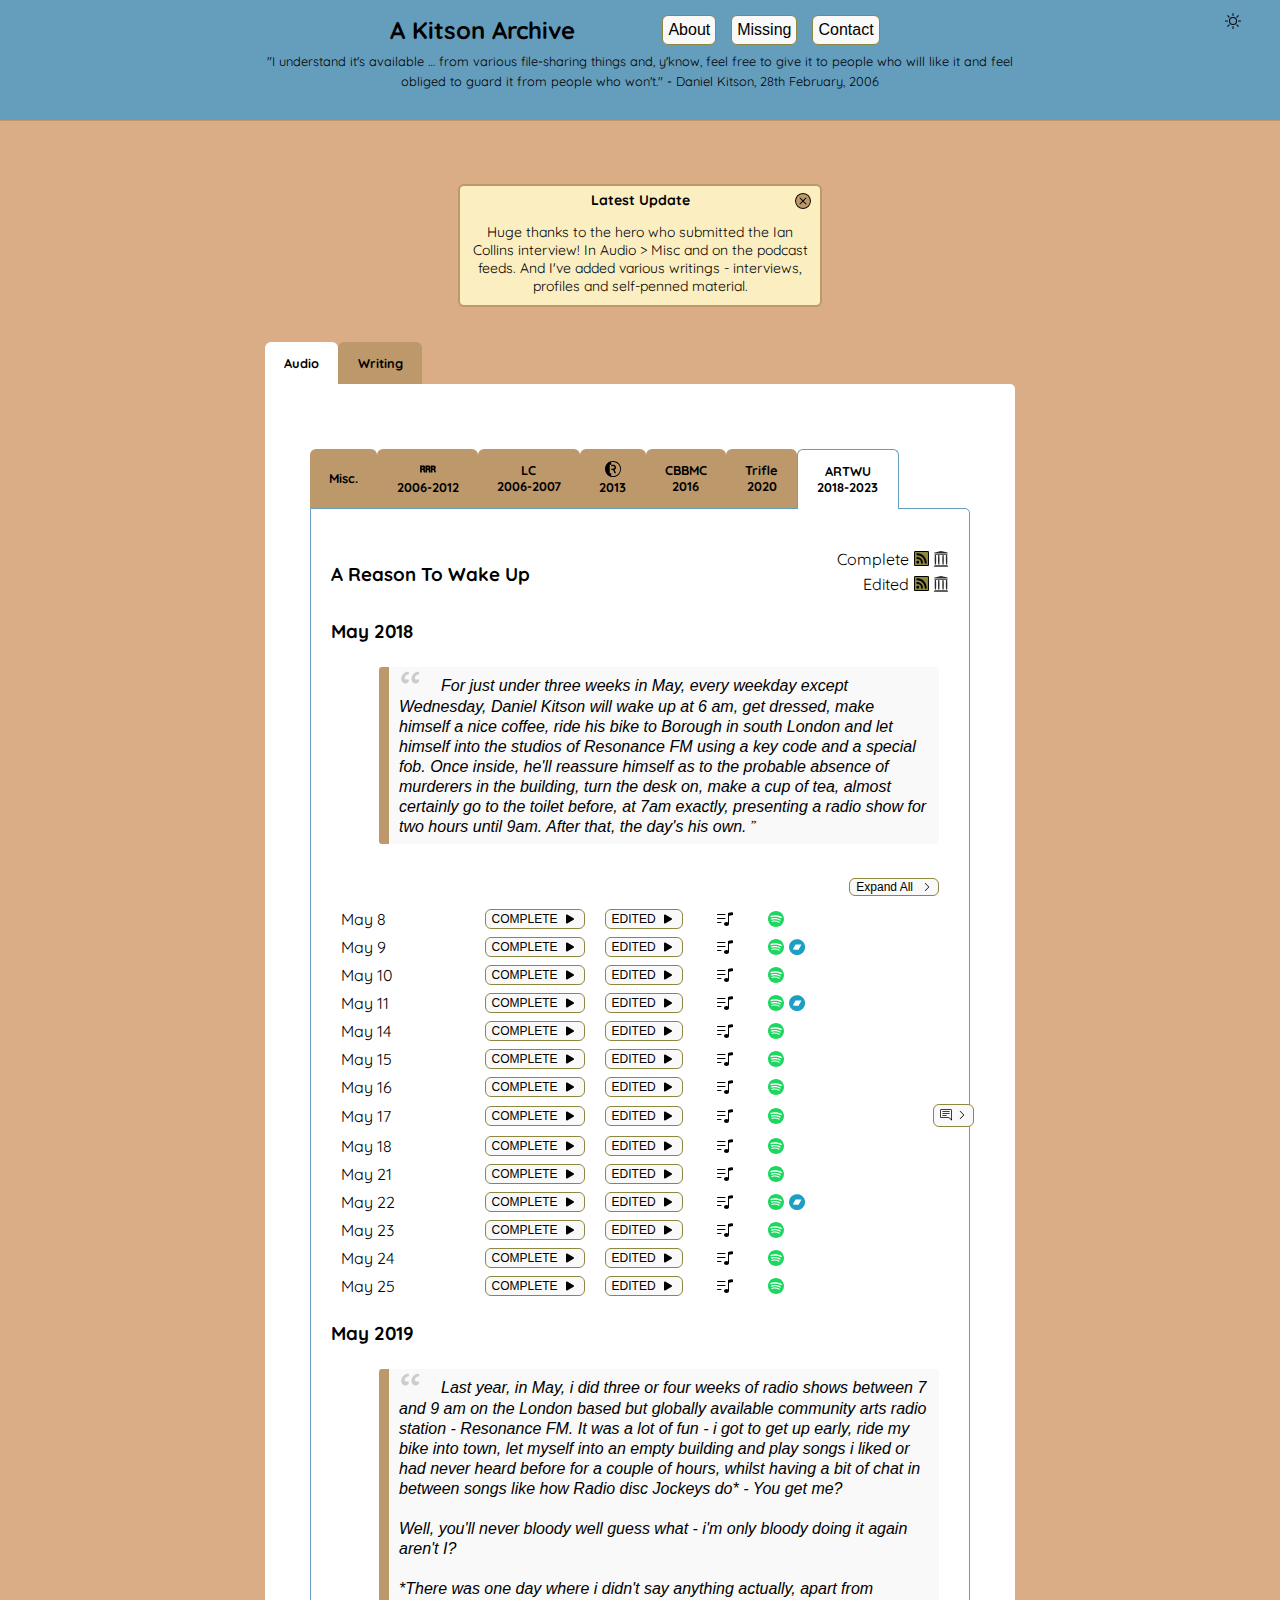
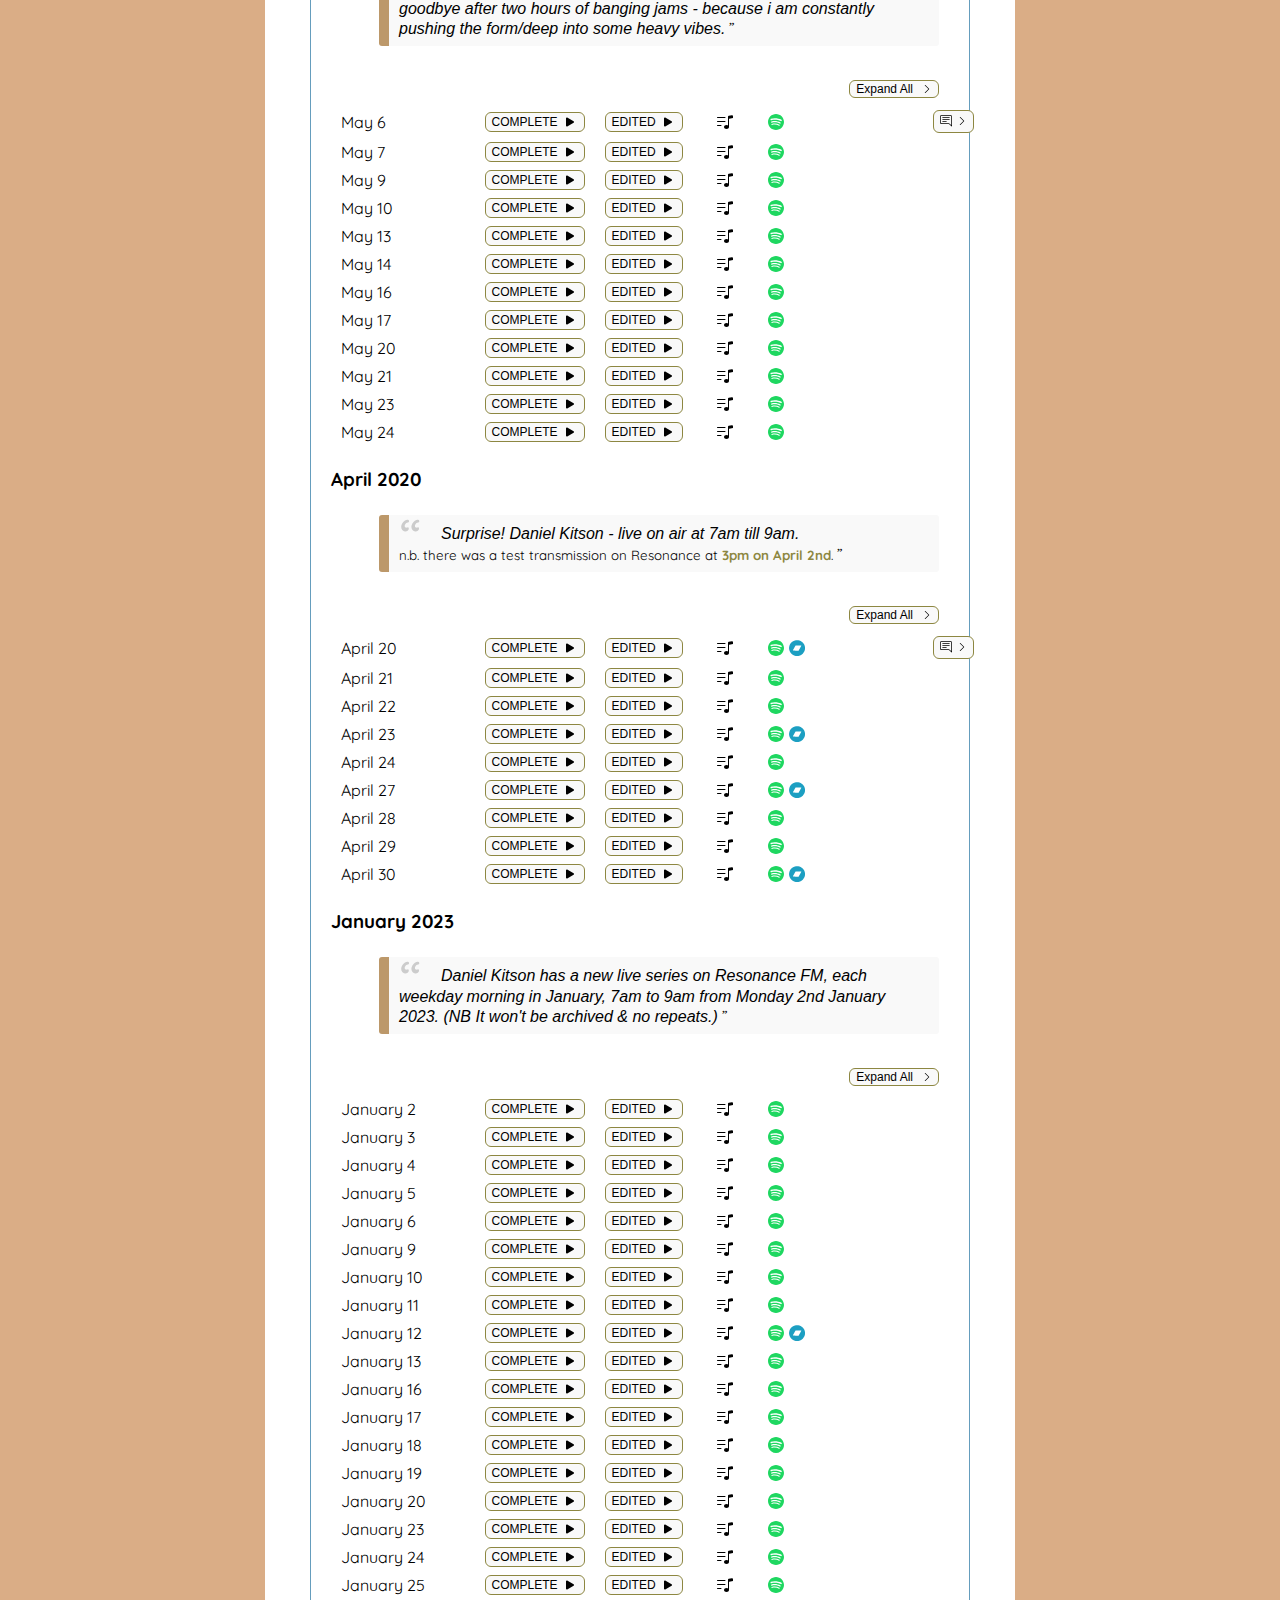
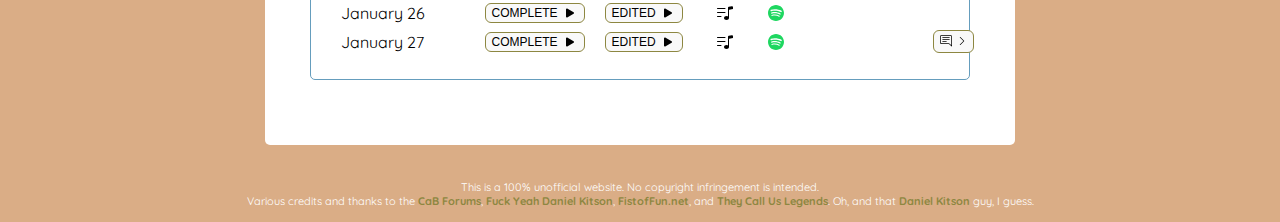
==== index.html @ 8a94c528 "Update index.html" ====
<!DOCTYPE html>
<html lang="en">
	<head>
		<meta charset="UTF-8">
		<meta name="viewport" content="width=device-width, initial-scale=1.0">
		<title>Kitson: an unofficial archive</title>
		<link rel="icon" type="image/svg+xml" href="/favicon.svg">
		<link rel="stylesheet" href="https://fonts.googleapis.com/css2?family=Heebo:wght@300;400;500;700;800;900&family=Quicksand:wght@300;400;700">
		<!--<link rel="stylesheet" href="https://stackpath.bootstrapcdn.com/font-awesome/4.7.0/css/font-awesome.min.css">-->
		<link rel="stylesheet" href="https://use.fontawesome.com/releases/v5.15.4/css/all.css">
		<link href="https://cdn.jsdelivr.net/npm/bootstrap@5.3.0-alpha3/dist/css/bootstrap.min.css" rel="stylesheet" integrity="sha384-KK94CHFLLe+nY2dmCWGMq91rCGa5gtU4mk92HdvYe+M/SXH301p5ILy+dN9+nJOZ" crossorigin="anonymous">
		<link rel="stylesheet" href="/css/style.css">
		<script src="/js/audioPlayer.js"></script>
		<script src="/js/buttonTitle.js"></script>
		<script src="/js/darkmode.js"></script>
		<script src="/js/expandButtons.js"></script>
		<script src="/js/links.js"></script>
		<script src="/js/modalWindow.js"></script>
		<script src="/js/news.js"></script>
		<script src="/js/playButton.js"></script>
		<script src="/js/quotes.js"></script>
		<script src="/js/radioClick.js"></script>
		<script src="/js/reCaptcha.js"></script>
		<script src="/js/scrollHeader.js"></script>
		<script src="/js/scrolledIcons.js"></script>
		<script src="/js/sortArticles.js"></script>
		<meta name="msapplication-TileColor" content="#da532c">
		<meta name="theme-color" content="#fff">
		<!--<meta name="color-scheme" content="light dark">
		<link rel="manifest" href="/site.webmanifest">
		<link rel="mask-icon" href="/safari-pinned-tab.svg" color="#5bbad5">
		<link rel="apple-touch-icon" sizes="180x180" href="/apple-touch-icon.png">-->
	</head>
	<body>
	
	<div class="content-wrap">
		<header class="header">
			<div class="header-center">
				<div class="header-top">
					<h1>A Kitson Archive</h1>
					<div class="links">
					  <button class="header-button" title="About" data-modal="about-modal">About</button>
					  <button class="header-button" title="Missing" data-modal="missing-modal">Missing</button>
					  <button class="header-button" title="Contact" data-modal="contact-modal">Contact</button>
					</div>
					<div class="scrolled-icons">
						<div class="icon about-icon"></div>
						<div class="icon missing-icon"></div>
						<div class="icon contact-icon"></div>
					</div>
				</div>
				<div class="quote-container" style="text-align: center;">
					<span id="quote" style="font-size:0.8em"></span>
				</div>
				<div id="audioPlayer" class="floating-audio"></div>
			</div>
			<div id="dark-mode-btn">
				<div class="dark-mode-toggle">
					<svg id="toggle-dark-mode" width="40" height="40">
					<path d="M8 11a3 3 0 1 1 0-6 3 3 0 0 1 0 6zm0 1a4 4 0 1 0 0-8 4 4 0 0 0 0 8zM8 0a.5.5 0 0 1 .5.5v2a.5.5 0 0 1-1 0v-2A.5.5 0 0 1 8 0zm0 13a.5.5 0 0 1 .5.5v2a.5.5 0 0 1-1 0v-2A.5.5 0 0 1 8 13zm8-5a.5.5 0 0 1-.5.5h-2a.5.5 0 0 1 0-1h2a.5.5 0 0 1 .5.5zM3 8a.5.5 0 0 1-.5.5h-2a.5.5 0 0 1 0-1h2A.5.5 0 0 1 3 8zm10.657-5.657a.5.5 0 0 1 0 .707l-1.414 1.415a.5.5 0 1 1-.707-.708l1.414-1.414a.5.5 0 0 1 .707 0zm-9.193 9.193a.5.5 0 0 1 0 .707L3.05 13.657a.5.5 0 0 1-.707-.707l1.414-1.414a.5.5 0 0 1 .707 0zm9.193 2.121a.5.5 0 0 1-.707 0l-1.414-1.414a.5.5 0 0 1 .707-.707l1.414 1.414a.5.5 0 0 1 0 .707zM4.464 4.465a.5.5 0 0 1-.707 0L2.343 3.05a.5.5 0 1 1 .707-.707l1.414 1.414a.5.5 0 0 1 0 .708z"/>
					</svg>
				</div>
			</div>
		</header>
		
		<div class="content">
			<div>&nbsp;</div>
			<div class="latest" data-version="9">
			  <span class=latestHeader>Latest Update</span>
			  <p>Huge thanks to the hero who submitted the Ian Collins interview! In Audio > Misc and on the podcast feeds. And I've added various writings - interviews, profiles and self-penned material.</p>
			  <a href="#" class="close-latest" onclick="closeLatest();">
				<img class="latest-img" src="/img/close.svg" alt="Close">
			  </a>
			</div>
			<div class="tab"> <!-- test123 -->
			<div class="tabs-container">
				<input type="radio" id="tabaudio" name="tabs-container" checked="checked">
				<label for="tabaudio" title="Audio">Audio</label>
				<div class="tab"><!---->
					<div class="mytabs">
					<input type="radio" id="tabmisc" name="mytabs">
					<label for="tabmisc" title="Miscellaneous Radio">Misc.</label>
					<div class="tab">
						<div class="showheader">
							 <div class="showtitle">
								<div class="alignleft">Miscellaneous</div>
								<div class="alignright">
								  <div class="rss-row">
									<span class="rss-text">Complete</span>
									<a href="https://fourble.co.uk/dkmisc-230513-0.rss">
									  <img class="rss-img" src="./img/rss.svg" title="Full Show RSS">
									</a>&nbsp;
									<a href="https://archive.org/details/daniel-kitson-misc-radio">
									  <img class="icon-img" src="./img/archive_logo.svg" title="Full shows at the Internet Archive">
									</a>
								  </div>
								  <div class="rss-row">
									<span class="rss-text">Edited</span>
									<a href="https://fourble.co.uk/dkmiscedit-230513-0.rss">
									  <img class="rss-img" src="./img/rss.svg" title="Edited Show RSS">
									</a>&nbsp;
									<a href="https://archive.org/details/daniel-kitson-misc-radio-edited">
									  <img class="icon-img" src="./img/archive_logo.svg" title="Edited shows at the Internet Archive">
									</a>
								  </div>
								</div>
								<div style="clear:both;"></div>
							 </div>
						</div>
						<div style="clear:both;"></div>
						<div class="disclaimer">
							<span>Disclaimer: The audio content provided may contain explicit language that may no longer be considered acceptable or appropriate by today's standards. Listener discretion is advised.</span>
						</div>
						<div class="blockquote2">
							<span>Various interviews and other ephemera.</span>
						</div>
						<div class="divTable">
							<div class="divTableRowExpandButton">
								<button title="Expand All" class="expand-all-button">
									<span class="button-text">Expand All</span>
									<svg class="expand-icon" xmlns="http://www.w3.org/2000/svg" width="16" height="16" viewBox="0 0 16 16">
										<path fill-rule="evenodd" d="M4.646 1.646a.5.5 0 0 1 .708 0l6 6a.5.5 0 0 1 0 .708l-6 6a.5.5 0 0 1-.708-.708L10.293 8 4.646 2.354a.5.5 0 0 1 0-.708z"/>
									</svg>
								</button>
							</div>
							<div class="divTableBody" >
							<div class="divTableRow no-hover">Aug 28, 2001 - Fringe Cuts</div>
								<div class="divTableRow">
									<div class="divTableCell"></div>
									<div class="divTableCell">
										<button class="play-button" data-src="https://archive.org/download/daniel-kitson-misc-radio/2001-08-28_-_Fringe_Cuts.mp3">COMPLETE
											<svg xmlns="http://www.w3.org/2000/svg" width="16" height="16" fill="currentColor" class="bi bi-play-fill" viewBox="0 0 16 16">
											<path d="m11.596 8.697-6.363 3.692c-.54.313-1.233-.066-1.233-.697V4.308c0-.63.692-1.01 1.233-.696l6.363 3.692a.802.802 0 0 1 0 1.393z"/>
											</svg>
										</button>
									</div>
									<div class="divTableCell">
										<button class="play-button" data-src="https://archive.org/download/daniel-kitson-misc-radio-edited/2001-08-28_-_Fringe_Cuts-edit.mp3">EDITED
											<svg xmlns="http://www.w3.org/2000/svg" width="16" height="16" fill="currentColor" class="bi bi-play-fill" viewBox="0 0 16 16">
											<path d="m11.596 8.697-6.363 3.692c-.54.313-1.233-.066-1.233-.697V4.308c0-.63.692-1.01 1.233-.696l6.363 3.692a.802.802 0 0 1 0 1.393z"/>
											</svg>
										</button>
									</div>
									<div class="divTableCell">
										<!--<a href="" class="fileLink"><img class="icon-img" src="./img/m3u.svg" title="Tracklist"></a>-->
									</div>
									<div class="divTableCell">
										<!--<a href=""><img class="icon-img" src="./img/spotify.svg" title="Spotify Playlist"></a>-->
									</div>
									<div class="divTableCell">
										<button class="expand-button" title="Show Notes" aria-expanded="false">
											<span class="expand-container">
											<img class="notes-img" alt="Notes" src="./img/notes.svg">
											  <svg class="expand-icon" xmlns="http://www.w3.org/2000/svg" width="16" height="16" viewBox="0 0 16 16">
												<path fill-rule="evenodd" d="M4.646 1.646a.5.5 0 0 1 .708 0l6 6a.5.5 0 0 1 0 .708l-6 6a.5.5 0 0 1-.708-.708L10.293 8 4.646 2.354a.5.5 0 0 1 0-.708z"/>
											  </svg>
											</span>
										</button>
									</div>
								</div>
								<div class="divTableRow2" style="display:none">
										<div class="shownotes">
											<a href="https://www.bbc.co.uk/sounds/play/live:bbc_radio_fourfm">BBC Radio 4</a><br>"The best acts from this year's Edinburgh Festival, brought together for one performance. Ross Noble introduces a selection of the finest songs, sketches and stand ups."<br>Features Andy Parsons, Dara Ó Briain, Catherine Tate & Jonathan McGuinness, Kate Dimbleby, Matt King, Mike Wilmot, Daniel Kitson, and Seán Cullen.
										</div>
								</div>
								<div class="divTableRow no-hover">Nov 3, 2002 - Ian Collins Unbranded</div>
								<div class="divTableRow">
									<div class="divTableCell"></div>
									<div class="divTableCell">
										<button class="play-button" data-src="https://archive.org/download/daniel-kitson-misc-radio-edited/2002-11-03_-_Ian_Collins_Unbranded-edit.mp3">EDITED
											<svg xmlns="http://www.w3.org/2000/svg" width="16" height="16" fill="currentColor" class="bi bi-play-fill" viewBox="0 0 16 16">
											<path d="m11.596 8.697-6.363 3.692c-.54.313-1.233-.066-1.233-.697V4.308c0-.63.692-1.01 1.233-.696l6.363 3.692a.802.802 0 0 1 0 1.393z"/>
											</svg>
										</button>
									</div>
									<div class="divTableCell">
										
									</div>
									<div class="divTableCell">
										
									</div>
									<div class="divTableCell">
										
									</div>
									<div class="divTableCell">
										<button class="expand-button" title="Show Notes" aria-expanded="false">
											<span class="expand-container">
											<img class="notes-img" alt="Notes" src="./img/notes.svg">
											  <svg class="expand-icon" xmlns="http://www.w3.org/2000/svg" width="16" height="16" viewBox="0 0 16 16">
												<path fill-rule="evenodd" d="M4.646 1.646a.5.5 0 0 1 .708 0l6 6a.5.5 0 0 1 0 .708l-6 6a.5.5 0 0 1-.708-.708L10.293 8 4.646 2.354a.5.5 0 0 1 0-.708z"/>
											  </svg>
											</span>
										</button>
									</div>
								</div>
								<div class="divTableRow2" style="display:none">
										<div class="shownotes">
											16-minute interview segment on Ian Collins' late night <a href="https://talksport.com/">talkSPORT</a> show including his thoughts about the Perrier, 'mainstream comedy', taboo subjects, and Phoenix Nights. <br>"Flattered he did it with us and I remember him being superb."
										</div>
								</div>
								<div class="divTableRow no-hover">Nov 2, 2003 - One Way Single Parent Family Favourites</div>
								<div class="divTableRow">
									<div class="divTableCell"></div>
									<div class="divTableCell">
										<button class="play-button" data-src="https://archive.org/download/daniel-kitson-misc-radio/2003-11-02_-_One_Way_Single_Parent_Family_Favourites_%28with_Stewart_Lee_and_Richard_Herring%29.mp3">COMPLETE
											<svg xmlns="http://www.w3.org/2000/svg" width="16" height="16" fill="currentColor" class="bi bi-play-fill" viewBox="0 0 16 16">
											<path d="m11.596 8.697-6.363 3.692c-.54.313-1.233-.066-1.233-.697V4.308c0-.63.692-1.01 1.233-.696l6.363 3.692a.802.802 0 0 1 0 1.393z"/>
											</svg>
										</button>
									</div>
									<div class="divTableCell">
										<button class="play-button" data-src="https://archive.org/download/daniel-kitson-misc-radio-edited/2003-11-02_-_One_Way_Single_Parent_Family_Favourites_%28with_Stewart_Lee_and_Richard_Herring%29-cut.mp3">EDITED
											<svg xmlns="http://www.w3.org/2000/svg" width="16" height="16" fill="currentColor" class="bi bi-play-fill" viewBox="0 0 16 16">
											<path d="m11.596 8.697-6.363 3.692c-.54.313-1.233-.066-1.233-.697V4.308c0-.63.692-1.01 1.233-.696l6.363 3.692a.802.802 0 0 1 0 1.393z"/>
											</svg>
										</button>
									</div>
									<div class="divTableCell">
										<!--<a href="" class="fileLink"><img class="icon-img" src="./img/m3u.svg" title="Tracklist"></a>-->
									</div>
									<div class="divTableCell">
										<!--<a href=""><img class="icon-img" src="./img/spotify.svg" title="Spotify Playlist"></a>-->
									</div>
									<div class="divTableCell">
										<button class="expand-button" title="Show Notes" aria-expanded="false">
											<span class="expand-container">
											<img class="notes-img" alt="Notes" src="./img/notes.svg">
											  <svg class="expand-icon" xmlns="http://www.w3.org/2000/svg" width="16" height="16" viewBox="0 0 16 16">
												<path fill-rule="evenodd" d="M4.646 1.646a.5.5 0 0 1 .708 0l6 6a.5.5 0 0 1 0 .708l-6 6a.5.5 0 0 1-.708-.708L10.293 8 4.646 2.354a.5.5 0 0 1 0-.708z"/>
											  </svg>
											</span>
										</button>
									</div>
								</div>
								<div class="divTableRow2" style="display:none">
										<div class="shownotes">
											<a href="https://www.resonancefm.com/">Resonance FM</a> show hosted by Stewart Lee. Daniel Kitson and Richard Herring guest.<br>"The show went out on Sunday lunchtimes & featured an eclectic mix of music (largely from Stew's own personal collection) and at least one guest each week - often from the world of comedy."
										</div>
								</div>
								<div class="divTableRow no-hover">Nov 8, 2003 - Loose Ends</div>
								<div class="divTableRow">
									<div class="divTableCell"></div>
									<div class="divTableCell">
										<button class="play-button" data-src="https://archive.org/download/daniel-kitson-misc-radio/2003-11-08_-_Loose_Ends.mp3">COMPLETE
											<svg xmlns="http://www.w3.org/2000/svg" width="16" height="16" fill="currentColor" class="bi bi-play-fill" viewBox="0 0 16 16">
											<path d="m11.596 8.697-6.363 3.692c-.54.313-1.233-.066-1.233-.697V4.308c0-.63.692-1.01 1.233-.696l6.363 3.692a.802.802 0 0 1 0 1.393z"/>
											</svg>
										</button>
									</div>
									<div class="divTableCell">
										<button class="play-button" data-src="https://archive.org/download/daniel-kitson-misc-radio-edited/2003-11-08_-_Loose_Ends-edit.mp3">EDITED
											<svg xmlns="http://www.w3.org/2000/svg" width="16" height="16" fill="currentColor" class="bi bi-play-fill" viewBox="0 0 16 16">
											<path d="m11.596 8.697-6.363 3.692c-.54.313-1.233-.066-1.233-.697V4.308c0-.63.692-1.01 1.233-.696l6.363 3.692a.802.802 0 0 1 0 1.393z"/>
											</svg>
										</button>
									</div>
									<div class="divTableCell">
										<!--<a href="" class="fileLink"><img class="icon-img" src="./img/m3u.svg" title="Tracklist"></a>-->
									</div>
									<div class="divTableCell">
										<!--<a href=""><img class="icon-img" src="./img/spotify.svg" title="Spotify Playlist"></a>-->
									</div>
									<div class="divTableCell">
										<button class="expand-button" title="Show Notes" aria-expanded="false">
											<span class="expand-container">
											<img class="notes-img" alt="Notes" src="./img/notes.svg">
											  <svg class="expand-icon" xmlns="http://www.w3.org/2000/svg" width="16" height="16" viewBox="0 0 16 16">
												<path fill-rule="evenodd" d="M4.646 1.646a.5.5 0 0 1 .708 0l6 6a.5.5 0 0 1 0 .708l-6 6a.5.5 0 0 1-.708-.708L10.293 8 4.646 2.354a.5.5 0 0 1 0-.708z"/>
											  </svg>
											</span>
										</button>
									</div>
								</div>
								<div class="divTableRow2" style="display:none">
										<div class="shownotes">
											<a href="https://www.bbc.co.uk/programmes/b006qjym">BBC Radio 4</a> show hosted by Ned Sherrin.<br>"Ned Sherrin presents another mix of music, comedy and Conversation"<br>Guests are Lynne Truss, Rob Liddle, Howard Jacobson, Daniel Kitson, Richard Bacon (interviewed by Nina Conti & Monk). Music from Katie Melua and Tangala.
										</div>
								</div>
								<div class="divTableRow no-hover">May 9, 2006 - The Conversation Hour</div>
								<div class="divTableRow">
									<div class="divTableCell"></div>
									<div class="divTableCell">
										<button class="play-button" data-src="https://archive.org/download/daniel-kitson-misc-radio/2006-05-09_-_ABC_Radio_Melbourne%2C_The_Conversation_Hour_%28with_Richard_Fidler%29.mp3">COMPLETE
											<svg xmlns="http://www.w3.org/2000/svg" width="16" height="16" fill="currentColor" class="bi bi-play-fill" viewBox="0 0 16 16">
											<path d="m11.596 8.697-6.363 3.692c-.54.313-1.233-.066-1.233-.697V4.308c0-.63.692-1.01 1.233-.696l6.363 3.692a.802.802 0 0 1 0 1.393z"/>
											</svg>
										</button>
									</div>
									<div class="divTableCell">
										<button class="play-button" data-src="https://archive.org/download/daniel-kitson-misc-radio-edited/2006-05-09_-_ABC_Radio_Melbourne%2C_The_Conversation_Hour_%28with_Richard_Fidler%29-cut.mp3">EDITED
											<svg xmlns="http://www.w3.org/2000/svg" width="16" height="16" fill="currentColor" class="bi bi-play-fill" viewBox="0 0 16 16">
											<path d="m11.596 8.697-6.363 3.692c-.54.313-1.233-.066-1.233-.697V4.308c0-.63.692-1.01 1.233-.696l6.363 3.692a.802.802 0 0 1 0 1.393z"/>
											</svg>
										</button>
									</div>
									<div class="divTableCell">
										<!--<a href="" class="fileLink"><img class="icon-img" src="./img/m3u.svg" title="Tracklist"></a>-->
									</div>
									<div class="divTableCell">
										<!--<a href=""><img class="icon-img" src="./img/spotify.svg" title="Spotify Playlist"></a>-->
									</div>
									<div class="divTableCell">
										<button class="expand-button" title="Show Notes" aria-expanded="false">
											<span class="expand-container">
											<img class="notes-img" alt="Notes" src="./img/notes.svg">
											  <svg class="expand-icon" xmlns="http://www.w3.org/2000/svg" width="16" height="16" viewBox="0 0 16 16">
												<path fill-rule="evenodd" d="M4.646 1.646a.5.5 0 0 1 .708 0l6 6a.5.5 0 0 1 0 .708l-6 6a.5.5 0 0 1-.708-.708L10.293 8 4.646 2.354a.5.5 0 0 1 0-.708z"/>
											  </svg>
											</span>
										</button>
									</div>
								</div>
								<div class="divTableRow2" style="display:none">
										<div class="shownotes">
											<a href="https://www.abc.net.au/melbourne">ABC Radio Melbourne</a>, show hosted by Richard Fidler.<br>"Andrew Daddo's American roadtrip, and Daniel Kitson on stand-up comedy."
										</div>
								</div>
								<div class="divTableRow no-hover">Apr 17, 2007 - Get This</div>
								<div class="divTableRow">
									<div class="divTableCell"></div>
									<div class="divTableCell">
										<button class="play-button" data-src="https://archive.org/download/daniel-kitson-misc-radio/2007-04-17_Get_This_055_Daniel_Kitson.mp3">COMPLETE
											<svg xmlns="http://www.w3.org/2000/svg" width="16" height="16" fill="currentColor" class="bi bi-play-fill" viewBox="0 0 16 16">
											<path d="m11.596 8.697-6.363 3.692c-.54.313-1.233-.066-1.233-.697V4.308c0-.63.692-1.01 1.233-.696l6.363 3.692a.802.802 0 0 1 0 1.393z"/>
											</svg>
										</button>
									</div>
									<div class="divTableCell">
										<button class="play-button" data-src="https://archive.org/download/daniel-kitson-misc-radio-edited/2007-04-17_Get_This_055_Daniel_Kitson-Edit.mp3">EDITED
											<svg xmlns="http://www.w3.org/2000/svg" width="16" height="16" fill="currentColor" class="bi bi-play-fill" viewBox="0 0 16 16">
											<path d="m11.596 8.697-6.363 3.692c-.54.313-1.233-.066-1.233-.697V4.308c0-.63.692-1.01 1.233-.696l6.363 3.692a.802.802 0 0 1 0 1.393z"/>
											</svg>
										</button>
									</div>
									<div class="divTableCell">
										<!--<a href="" class="fileLink"><img class="icon-img" src="./img/m3u.svg" title="Tracklist"></a>-->
									</div>
									<div class="divTableCell">
										<!--<a href=""><img class="icon-img" src="./img/spotify.svg" title="Spotify Playlist"></a>-->
									</div>
									<div class="divTableCell">
										<button class="expand-button" title="Show Notes" aria-expanded="false">
											<span class="expand-container">
											<img class="notes-img" alt="Notes" src="./img/notes.svg">
											  <svg class="expand-icon" xmlns="http://www.w3.org/2000/svg" width="16" height="16" viewBox="0 0 16 16">
												<path fill-rule="evenodd" d="M4.646 1.646a.5.5 0 0 1 .708 0l6 6a.5.5 0 0 1 0 .708l-6 6a.5.5 0 0 1-.708-.708L10.293 8 4.646 2.354a.5.5 0 0 1 0-.708z"/>
											  </svg>
											</span>
										</button>
									</div>
								</div>
								<div class="divTableRow2" style="display:none">
										<div class="shownotes">
											Get This was an Australian radio comedy show which aired on <a href="http://www.triplem.com.au/">Triple M</a> hosted by Tony Martin and Ed Kavalee. A different guest co-host was featured nearly every day. Note that these complete shows come from the podcast and largely already have music removed.
										</div>
								</div>
								<div class="divTableRow no-hover">Jul 24, 2007 - Ben and the Old Man</div>
								<div class="divTableRow">
									<div class="divTableCell"></div>
									<div class="divTableCell">
										<button class="play-button" data-src="https://archive.org/download/daniel-kitson-misc-radio/2007-07-24_-_danielkitson.com_podcast_-_Ben_and_the_Old_Man.mp3">COMPLETE
											<svg xmlns="http://www.w3.org/2000/svg" width="16" height="16" fill="currentColor" class="bi bi-play-fill" viewBox="0 0 16 16">
											<path d="m11.596 8.697-6.363 3.692c-.54.313-1.233-.066-1.233-.697V4.308c0-.63.692-1.01 1.233-.696l6.363 3.692a.802.802 0 0 1 0 1.393z"/>
											</svg>
										</button>
									</div>
									<div class="divTableCell"><!--
										<button class="play-button" data-src="https://archive.org/download/daniel-kitson-misc-radio-edited/2007-04-17_Get_This_055_Daniel_Kitson-Edit.mp3">EDITED
											<svg xmlns="http://www.w3.org/2000/svg" width="16" height="16" fill="currentColor" class="bi bi-play-fill" viewBox="0 0 16 16">
											<path d="m11.596 8.697-6.363 3.692c-.54.313-1.233-.066-1.233-.697V4.308c0-.63.692-1.01 1.233-.696l6.363 3.692a.802.802 0 0 1 0 1.393z"/>
											</svg>
										</button>-->
									</div>
									<div class="divTableCell">
										<!--<a href="" class="fileLink"><img class="icon-img" src="./img/m3u.svg" title="Tracklist"></a>-->
									</div>
									<div class="divTableCell">
										<!--<a href=""><img class="icon-img" src="./img/spotify.svg" title="Spotify Playlist"></a>-->
									</div>
									<div class="divTableCell">
										<button class="expand-button" title="Show Notes" aria-expanded="false">
											<span class="expand-container">
											<img class="notes-img" alt="Notes" src="./img/notes.svg">
											  <svg class="expand-icon" xmlns="http://www.w3.org/2000/svg" width="16" height="16" viewBox="0 0 16 16">
												<path fill-rule="evenodd" d="M4.646 1.646a.5.5 0 0 1 .708 0l6 6a.5.5 0 0 1 0 .708l-6 6a.5.5 0 0 1-.708-.708L10.293 8 4.646 2.354a.5.5 0 0 1 0-.708z"/>
											  </svg>
											</span>
										</button>
									</div>
								</div>
								<div class="divTableRow2" style="display:none">
										<div class="shownotes">
											In 2007 Daniel Kitson offered a podcast feed on his <a href="https://www.danielkitson.com">website</a>. It hosted a four-part recording of <i>Dancing</i>&#8212;his Edinburgh 2004 show&#8212;which would later be offered on <a href="https://danielkitson.bandcamp.com/album/dancing-2004">Bandcamp</a>, a clip from 2006's <i>Weltanschauung</i> (which he would later release <a href="https://danielkitson.bandcamp.com/album/weltanschauung-2006">in full</a>), and "various other bits and pieces."<br>
											<i>Ben and the Old Man</i> was a clip from 2005's <i>Stories For The Wobbly Hearted</i>, later <a href="https://vimeo.com/ondemand/wobblyhearted">released in its entirety on Vimeo</a> in 2020.
										</div>
								</div>
								<div class="divTableRow no-hover">Jul 24, 2007 - Homeless Man on Tube</div>
								<div class="divTableRow">
									<div class="divTableCell"></div>
									<div class="divTableCell">
										<button class="play-button" data-src="https://archive.org/download/daniel-kitson-misc-radio/2007-07-24_-_danielkitson.com_podcast_-_Homeless_Man_on_Tube.mp3">COMPLETE
											<svg xmlns="http://www.w3.org/2000/svg" width="16" height="16" fill="currentColor" class="bi bi-play-fill" viewBox="0 0 16 16">
											<path d="m11.596 8.697-6.363 3.692c-.54.313-1.233-.066-1.233-.697V4.308c0-.63.692-1.01 1.233-.696l6.363 3.692a.802.802 0 0 1 0 1.393z"/>
											</svg>
										</button>
									</div>
									<div class="divTableCell"><!--
										<button class="play-button" data-src="https://archive.org/download/daniel-kitson-misc-radio-edited/2007-04-17_Get_This_055_Daniel_Kitson-Edit.mp3">EDITED
											<svg xmlns="http://www.w3.org/2000/svg" width="16" height="16" fill="currentColor" class="bi bi-play-fill" viewBox="0 0 16 16">
											<path d="m11.596 8.697-6.363 3.692c-.54.313-1.233-.066-1.233-.697V4.308c0-.63.692-1.01 1.233-.696l6.363 3.692a.802.802 0 0 1 0 1.393z"/>
											</svg>
										</button>-->
									</div>
									<div class="divTableCell">
										<!--<a href="" class="fileLink"><img class="icon-img" src="./img/m3u.svg" title="Tracklist"></a>-->
									</div>
									<div class="divTableCell">
										<!--<a href=""><img class="icon-img" src="./img/spotify.svg" title="Spotify Playlist"></a>-->
									</div>
									<div class="divTableCell">
										<button class="expand-button" title="Show Notes" aria-expanded="false">
											<span class="expand-container">
											<img class="notes-img" alt="Notes" src="./img/notes.svg">
											  <svg class="expand-icon" xmlns="http://www.w3.org/2000/svg" width="16" height="16" viewBox="0 0 16 16">
												<path fill-rule="evenodd" d="M4.646 1.646a.5.5 0 0 1 .708 0l6 6a.5.5 0 0 1 0 .708l-6 6a.5.5 0 0 1-.708-.708L10.293 8 4.646 2.354a.5.5 0 0 1 0-.708z"/>
											  </svg>
											</span>
										</button>
									</div>
								</div>
								<div class="divTableRow2" style="display:none">
										<div class="shownotes">
											In 2007 Daniel Kitson offered a podcast feed on his <a href="https://www.danielkitson.com">website</a>. It hosted a four-part recording of <i>Dancing</i>&#8212;his Edinburgh 2004 show&#8212;which would later be offered on <a href="https://danielkitson.bandcamp.com/album/dancing-2004">Bandcamp</a>, a clip from 2006's <i>Weltanschauung</i> (which he would later release <a href="https://danielkitson.bandcamp.com/album/weltanschauung-2006">in full</a>), and "various other bits and pieces."<br>
											"this is a story about something that happened to me on the tube."
										</div>
								</div>
								<div class="divTableRow no-hover">Jul 24, 2007 - Me and Bob</div>
								<div class="divTableRow">
									<div class="divTableCell"></div>
									<div class="divTableCell">
										<button class="play-button" data-src="https://archive.org/download/daniel-kitson-misc-radio/2007-07-24_-_danielkitson.com_podcast_-_Me_and_Bob.mp3">COMPLETE
											<svg xmlns="http://www.w3.org/2000/svg" width="16" height="16" fill="currentColor" class="bi bi-play-fill" viewBox="0 0 16 16">
											<path d="m11.596 8.697-6.363 3.692c-.54.313-1.233-.066-1.233-.697V4.308c0-.63.692-1.01 1.233-.696l6.363 3.692a.802.802 0 0 1 0 1.393z"/>
											</svg>
										</button>
									</div>
									<div class="divTableCell"><!--
										<button class="play-button" data-src="https://archive.org/download/daniel-kitson-misc-radio-edited/2007-04-17_Get_This_055_Daniel_Kitson-Edit.mp3">EDITED
											<svg xmlns="http://www.w3.org/2000/svg" width="16" height="16" fill="currentColor" class="bi bi-play-fill" viewBox="0 0 16 16">
											<path d="m11.596 8.697-6.363 3.692c-.54.313-1.233-.066-1.233-.697V4.308c0-.63.692-1.01 1.233-.696l6.363 3.692a.802.802 0 0 1 0 1.393z"/>
											</svg>
										</button>-->
									</div>
									<div class="divTableCell">
										<!--<a href="" class="fileLink"><img class="icon-img" src="./img/m3u.svg" title="Tracklist"></a>-->
									</div>
									<div class="divTableCell">
										<!--<a href=""><img class="icon-img" src="./img/spotify.svg" title="Spotify Playlist"></a>-->
									</div>
									<div class="divTableCell">
										<button class="expand-button" title="Show Notes" aria-expanded="false">
											<span class="expand-container">
											<img class="notes-img" alt="Notes" src="./img/notes.svg">
											  <svg class="expand-icon" xmlns="http://www.w3.org/2000/svg" width="16" height="16" viewBox="0 0 16 16">
												<path fill-rule="evenodd" d="M4.646 1.646a.5.5 0 0 1 .708 0l6 6a.5.5 0 0 1 0 .708l-6 6a.5.5 0 0 1-.708-.708L10.293 8 4.646 2.354a.5.5 0 0 1 0-.708z"/>
											  </svg>
											</span>
										</button>
									</div>
								</div>
								<div class="divTableRow2" style="display:none">
										<div class="shownotes">
											In 2007 Daniel Kitson offered a podcast feed on his <a href="https://www.danielkitson.com">website</a>. It hosted a four-part recording of <i>Dancing</i>&#8212;his Edinburgh 2004 show&#8212;which would later be offered on <a href="https://danielkitson.bandcamp.com/album/dancing-2004">Bandcamp</a>, a clip from 2006's <i>Weltanschauung</i> (which he would later release <a href="https://danielkitson.bandcamp.com/album/weltanschauung-2006">in full</a>), and "various other bits and pieces."<br>
											Sometimes referred to online as Roadside Drunk, this was previously performed live in various forms as part of a preamble to <i>It's the Fireworks Talking</i>.
										</div>
								</div>
								<div class="divTableRow no-hover">Sept 23, 2007 - Artworks</div>
								<div class="divTableRow">
									<div class="divTableCell"></div>
									<div class="divTableCell">
										<button class="play-button" data-src="https://archive.org/download/daniel-kitson-misc-radio/2007-09-23_-_Artworks_-_Radio_National.mp3">COMPLETE
											<svg xmlns="http://www.w3.org/2000/svg" width="16" height="16" fill="currentColor" class="bi bi-play-fill" viewBox="0 0 16 16">
											<path d="m11.596 8.697-6.363 3.692c-.54.313-1.233-.066-1.233-.697V4.308c0-.63.692-1.01 1.233-.696l6.363 3.692a.802.802 0 0 1 0 1.393z"/>
											</svg>
										</button>
									</div>
									<div class="divTableCell">
										<button class="play-button" data-src="https://archive.org/download/daniel-kitson-misc-radio-edited/2007-09-23_-_Artworks_-_Radio_National-edit.mp3">EDITED
											<svg xmlns="http://www.w3.org/2000/svg" width="16" height="16" fill="currentColor" class="bi bi-play-fill" viewBox="0 0 16 16">
											<path d="m11.596 8.697-6.363 3.692c-.54.313-1.233-.066-1.233-.697V4.308c0-.63.692-1.01 1.233-.696l6.363 3.692a.802.802 0 0 1 0 1.393z"/>
											</svg>
										</button>
									</div>
									<div class="divTableCell">
										<!--<a href="" class="fileLink"><img class="icon-img" src="./img/m3u.svg" title="Tracklist"></a>-->
									</div>
									<div class="divTableCell">
										<!--<a href=""><img class="icon-img" src="./img/spotify.svg" title="Spotify Playlist"></a>-->
									</div>
									<div class="divTableCell">
										<button class="expand-button" title="Show Notes" aria-expanded="false">
											<span class="expand-container">
											<img class="notes-img" alt="Notes" src="./img/notes.svg">
											  <svg class="expand-icon" xmlns="http://www.w3.org/2000/svg" width="16" height="16" viewBox="0 0 16 16">
												<path fill-rule="evenodd" d="M4.646 1.646a.5.5 0 0 1 .708 0l6 6a.5.5 0 0 1 0 .708l-6 6a.5.5 0 0 1-.708-.708L10.293 8 4.646 2.354a.5.5 0 0 1 0-.708z"/>
											  </svg>
											</span>
										</button>
									</div>
								</div>
								<div class="divTableRow2" style="display:none">
										<div class="shownotes">
											Artworks podcast from <a href="https://www.abc.net.au/radionational">ABC Radio National</a> presented by Amanda Smith. Edit includes the chat with "self-proclaimed professional comedy nerd" Dom Romeo and a ~10min interview with Kitson
											<br>
											"The award-winning UK comedian Daniel Kitson is in Australia with his latest show C-90. Daniel won the Perrier Award at the Edinburgh Fringe Festival, and the Barry Award at the Comedy Festival in Melbourne, but he also does what he calls story shows, like C-90. It's about a man whose job it is to catalogue discarded old compilation tapes, no longer needed in the digital age.<br>
											C-90 recalls Henry Leonard Bodey's last day at work. Daniel Kitson is performing his solo show in Sydney's Opera House until the end of the month, then in October at Brisbane's Powerhouse before a season at the Melbourne International Arts Festival."
										</div>
								</div>
								<div class="divTableRow no-hover">Oct 17, 2007 - Get This</div>
								<div class="divTableRow">
									<div class="divTableCell"></div>
									<div class="divTableCell">
										<button class="play-button" data-src="https://archive.org/download/daniel-kitson-misc-radio/2007-10-17_Get_This_160_Daniel_Kitson.mp3">COMPLETE
											<svg xmlns="http://www.w3.org/2000/svg" width="16" height="16" fill="currentColor" class="bi bi-play-fill" viewBox="0 0 16 16">
											<path d="m11.596 8.697-6.363 3.692c-.54.313-1.233-.066-1.233-.697V4.308c0-.63.692-1.01 1.233-.696l6.363 3.692a.802.802 0 0 1 0 1.393z"/>
											</svg>
										</button>
									</div>
									<div class="divTableCell">
										<button class="play-button" data-src="https://archive.org/download/daniel-kitson-misc-radio-edited/2007-10-17_Get_This_160_Daniel_Kitson-Edit.mp3">EDITED
											<svg xmlns="http://www.w3.org/2000/svg" width="16" height="16" fill="currentColor" class="bi bi-play-fill" viewBox="0 0 16 16">
											<path d="m11.596 8.697-6.363 3.692c-.54.313-1.233-.066-1.233-.697V4.308c0-.63.692-1.01 1.233-.696l6.363 3.692a.802.802 0 0 1 0 1.393z"/>
											</svg>
										</button>
									</div>
									<div class="divTableCell">
										<!--<a href="" class="fileLink"><img class="icon-img" src="./img/m3u.svg" title="Tracklist"></a>-->
									</div>
									<div class="divTableCell">
										<!--<a href=""><img class="icon-img" src="./img/spotify.svg" title="Spotify Playlist"></a>-->
									</div>
									<div class="divTableCell">
										<button class="expand-button" title="Show Notes" aria-expanded="false">
											<span class="expand-container">
											<img class="notes-img" alt="Notes" src="./img/notes.svg">
											  <svg class="expand-icon" xmlns="http://www.w3.org/2000/svg" width="16" height="16" viewBox="0 0 16 16">
												<path fill-rule="evenodd" d="M4.646 1.646a.5.5 0 0 1 .708 0l6 6a.5.5 0 0 1 0 .708l-6 6a.5.5 0 0 1-.708-.708L10.293 8 4.646 2.354a.5.5 0 0 1 0-.708z"/>
											  </svg>
											</span>
										</button>
									</div>
								</div>
								<div class="divTableRow2" style="display:none">
										<div class="shownotes">
											Get This was an Australian radio comedy show which aired on <a href="http://www.triplem.com.au/">Triple M</a> hosted by Tony Martin and Ed Kavalee. A different guest co-host was featured nearly every day. Note that these complete shows come from the podcast and largely already have music removed.
										</div>
								</div>
								<div class="divTableRow no-hover">Jul 2, 2008 - I Hate Myself and Want To Die</div>
								<div class="divTableRow">
									<div class="divTableCell"></div>
									<div class="divTableCell">
										<button class="play-button" data-src="https://archive.org/download/daniel-kitson-misc-radio/2007-10-17_Get_This_160_Daniel_Kitson.mp3">COMPLETE
											<svg xmlns="http://www.w3.org/2000/svg" width="16" height="16" fill="currentColor" class="bi bi-play-fill" viewBox="0 0 16 16">
											<path d="m11.596 8.697-6.363 3.692c-.54.313-1.233-.066-1.233-.697V4.308c0-.63.692-1.01 1.233-.696l6.363 3.692a.802.802 0 0 1 0 1.393z"/>
											</svg>
										</button>
									</div>
									<div class="divTableCell"><!--
										<button class="play-button" data-src="https://archive.org/download/daniel-kitson-misc-radio-edited/2007-10-17_Get_This_160_Daniel_Kitson-Edit.mp3">EDITED
											<svg xmlns="http://www.w3.org/2000/svg" width="16" height="16" fill="currentColor" class="bi bi-play-fill" viewBox="0 0 16 16">
											<path d="m11.596 8.697-6.363 3.692c-.54.313-1.233-.066-1.233-.697V4.308c0-.63.692-1.01 1.233-.696l6.363 3.692a.802.802 0 0 1 0 1.393z"/>
											</svg>
										</button>-->
									</div>
									<div class="divTableCell">
										<!--<a href="" class="fileLink"><img class="icon-img" src="./img/m3u.svg" title="Tracklist"></a>-->
									</div>
									<div class="divTableCell">
										<!--<a href=""><img class="icon-img" src="./img/spotify.svg" title="Spotify Playlist"></a>-->
									</div>
									<div class="divTableCell">
										<button class="expand-button" title="Show Notes" aria-expanded="false">
											<span class="expand-container">
											<img class="notes-img" alt="Notes" src="./img/notes.svg">
											  <svg class="expand-icon" xmlns="http://www.w3.org/2000/svg" width="16" height="16" viewBox="0 0 16 16">
												<path fill-rule="evenodd" d="M4.646 1.646a.5.5 0 0 1 .708 0l6 6a.5.5 0 0 1 0 .708l-6 6a.5.5 0 0 1-.708-.708L10.293 8 4.646 2.354a.5.5 0 0 1 0-.708z"/>
											  </svg>
											</span>
										</button>
									</div>
								</div>
								<div class="divTableRow2" style="display:none">
										<div class="shownotes">
											In this ongoing series, Daz Chandler chats to an assortment of individuals ranging from comedians and musicians to novelists and politicians about their life as angst-ridden, pimple-picking teenagers. Just what type of teenager were they? And what stories and songs do they associate with that period of their lives? 'I Hate Myself and Want To Die' is a refreshingly unique insight into some of our most respected personalities.<br>
											In this episode, British comedian, Daniel Kitson, reveals what it was like to grow up in a quaint, English village with a sack-full of comedic ambitions and a notable absence of "tang".<br>
											Published on the <a href="https://www.youtube.com/watch?v=NeZD1wB1FPU">hatemyselfchannel</a> on YouTube, though it's unknown if this is the original source.
										</div>
								</div>
								<div class="divTableRow no-hover">Oct 6, 2009 - The Conversation Hour</div>
								<div class="divTableRow">
									<div class="divTableCell"></div>
									<div class="divTableCell">
										<button class="play-button" data-src="https://archive.org/download/daniel-kitson-misc-radio/2009-10-06_-_ABC_Radio_Melbourne%2C_The_Conversation_Hour_%28with_Tony_Martin_and_Jon_Faine%29.mp3">COMPLETE
											<svg xmlns="http://www.w3.org/2000/svg" width="16" height="16" fill="currentColor" class="bi bi-play-fill" viewBox="0 0 16 16">
											<path d="m11.596 8.697-6.363 3.692c-.54.313-1.233-.066-1.233-.697V4.308c0-.63.692-1.01 1.233-.696l6.363 3.692a.802.802 0 0 1 0 1.393z"/>
											</svg>
										</button>
									</div>
									<div class="divTableCell">
										<button class="play-button" data-src="https://archive.org/download/daniel-kitson-misc-radio-edited/2009-10-06_-_ABC_Radio_Melbourne%2C_The_Conversation_Hour_%28with_Tony_Martin_and_Jon_Faine%29-cut.mp3">EDITED
											<svg xmlns="http://www.w3.org/2000/svg" width="16" height="16" fill="currentColor" class="bi bi-play-fill" viewBox="0 0 16 16">
											<path d="m11.596 8.697-6.363 3.692c-.54.313-1.233-.066-1.233-.697V4.308c0-.63.692-1.01 1.233-.696l6.363 3.692a.802.802 0 0 1 0 1.393z"/>
											</svg>
										</button>
									</div>
									<div class="divTableCell">
										<!--<a href="" class="fileLink"><img class="icon-img" src="./img/m3u.svg" title="Tracklist"></a>-->
									</div>
									<div class="divTableCell">
										<!--<a href=""><img class="icon-img" src="./img/spotify.svg" title="Spotify Playlist"></a>-->
									</div>
									<div class="divTableCell">
										<button class="expand-button" title="Show Notes" aria-expanded="false">
											<span class="expand-container">
											<img class="notes-img" alt="Notes" src="./img/notes.svg">
											  <svg class="expand-icon" xmlns="http://www.w3.org/2000/svg" width="16" height="16" viewBox="0 0 16 16">
												<path fill-rule="evenodd" d="M4.646 1.646a.5.5 0 0 1 .708 0l6 6a.5.5 0 0 1 0 .708l-6 6a.5.5 0 0 1-.708-.708L10.293 8 4.646 2.354a.5.5 0 0 1 0-.708z"/>
											  </svg>
											</span>
										</button>
									</div>
								</div>
								<div class="divTableRow2" style="display:none">
										<div class="shownotes">
											<a href="https://www.abc.net.au/melbourne">ABC Radio Melbourne</a>, show hosted by Tony Martin and Jon Faine.<br>"Jon Faine's co-host was comedian Tony Martin, as they talked sharks, death and Facebook with English comic Daniel Kitson."
										</div>
								</div>
								<div class="divTableRow no-hover">Jan 12, 2010 - Two Tones</div>
								<div class="divTableRow">
									<div class="divTableCell"></div>
									<div class="divTableCell">
										<button class="play-button" data-src="https://archive.org/download/daniel-kitson-misc-radio/2010-01-12_-_Triple_R_Two_Tones_%28with_Tony_Martin_and_Tony_Wilson%29.mp3">COMPLETE
											<svg xmlns="http://www.w3.org/2000/svg" width="16" height="16" fill="currentColor" class="bi bi-play-fill" viewBox="0 0 16 16">
											<path d="m11.596 8.697-6.363 3.692c-.54.313-1.233-.066-1.233-.697V4.308c0-.63.692-1.01 1.233-.696l6.363 3.692a.802.802 0 0 1 0 1.393z"/>
											</svg>
										</button>
									</div>
									<div class="divTableCell">
										<button class="play-button" data-src="https://archive.org/download/daniel-kitson-misc-radio-edited/2010-01-12_-_Triple_R_Two_Tones_%28with_Tony_Martin_and_Tony_Wilson%29-cut.mp3">EDITED
											<svg xmlns="http://www.w3.org/2000/svg" width="16" height="16" fill="currentColor" class="bi bi-play-fill" viewBox="0 0 16 16">
											<path d="m11.596 8.697-6.363 3.692c-.54.313-1.233-.066-1.233-.697V4.308c0-.63.692-1.01 1.233-.696l6.363 3.692a.802.802 0 0 1 0 1.393z"/>
											</svg>
										</button>
									</div>
									<div class="divTableCell">
										<!--<a href="" class="fileLink"><img class="icon-img" src="./img/m3u.svg" title="Tracklist"></a>-->
									</div>
									<div class="divTableCell">
										<!--<a href=""><img class="icon-img" src="./img/spotify.svg" title="Spotify Playlist"></a>-->
									</div>
									<div class="divTableCell">
										<button class="expand-button" title="Show Notes" aria-expanded="false">
											<span class="expand-container">
											<img class="notes-img" alt="Notes" src="./img/notes.svg">
											  <svg class="expand-icon" xmlns="http://www.w3.org/2000/svg" width="16" height="16" viewBox="0 0 16 16">
												<path fill-rule="evenodd" d="M4.646 1.646a.5.5 0 0 1 .708 0l6 6a.5.5 0 0 1 0 .708l-6 6a.5.5 0 0 1-.708-.708L10.293 8 4.646 2.354a.5.5 0 0 1 0-.708z"/>
											  </svg>
											</span>
										</button>
									</div>
								</div>
								<div class="divTableRow2" style="display:none">
										<div class="shownotes">
											Show on <a href="https://www.rrr.org.au/">Triple R</a> hosted by Tony Martin and Tony Wilson.<br>"Daniel Kitson joins the 'Two Tones' today at one on the clock."
										</div>
								</div>
								<div class="divTableRow no-hover">Apr 28, 2013 - Versus - Judaism VS Australia</div>
								<div class="divTableRow">
									<div class="divTableCell"></div>
									<div class="divTableCell">
										<button class="play-button" data-src="https://archive.org/download/daniel-kitson-misc-radio/2013-04-28_-_FBi%2C_Versus_%28with_Nick_Coyle_and_Eddie_Sharp%29.mp3">COMPLETE
											<svg xmlns="http://www.w3.org/2000/svg" width="16" height="16" fill="currentColor" class="bi bi-play-fill" viewBox="0 0 16 16">
											<path d="m11.596 8.697-6.363 3.692c-.54.313-1.233-.066-1.233-.697V4.308c0-.63.692-1.01 1.233-.696l6.363 3.692a.802.802 0 0 1 0 1.393z"/>
											</svg>
										</button>
									</div>
									<div class="divTableCell">
										<button class="play-button" data-src="https://archive.org/download/daniel-kitson-misc-radio-edited/2013-04-28_-_FBi%2C_Versus_%28with_Nick_Coyle_and_Eddie_Sharp%29-cut.mp3">EDITED
											<svg xmlns="http://www.w3.org/2000/svg" width="16" height="16" fill="currentColor" class="bi bi-play-fill" viewBox="0 0 16 16">
											<path d="m11.596 8.697-6.363 3.692c-.54.313-1.233-.066-1.233-.697V4.308c0-.63.692-1.01 1.233-.696l6.363 3.692a.802.802 0 0 1 0 1.393z"/>
											</svg>
										</button>
									</div>
									<div class="divTableCell">
										<!--<a href="" class="fileLink"><img class="icon-img" src="./img/m3u.svg" title="Tracklist"></a>-->
									</div>
									<div class="divTableCell">
										<!--<a href=""><img class="icon-img" src="./img/spotify.svg" title="Spotify Playlist"></a>-->
									</div>
									<div class="divTableCell">
										<button class="expand-button" title="Show Notes" aria-expanded="false">
											<span class="expand-container">
											<img class="notes-img" alt="Notes" src="./img/notes.svg">
											  <svg class="expand-icon" xmlns="http://www.w3.org/2000/svg" width="16" height="16" viewBox="0 0 16 16">
												<path fill-rule="evenodd" d="M4.646 1.646a.5.5 0 0 1 .708 0l6 6a.5.5 0 0 1 0 .708l-6 6a.5.5 0 0 1-.708-.708L10.293 8 4.646 2.354a.5.5 0 0 1 0-.708z"/>
											  </svg>
											</span>
										</button>
									</div>
								</div>
								<div class="divTableRow2" style="display:none">
										<div class="shownotes">
											"1 hour (10am) 2 ideas battling for supremacy. 2 hunks (Nick Coyle and Eddie Sharp) Sometimes 1 special guest"
										</div>
								</div>
								<div class="divTableRow no-hover">Dec 15, 2014 - Lauren Laverne</div>
								<div class="divTableRow">
									<div class="divTableCell"></div>
									<!--<div class="divTableCell">
										<button class="play-button" data-src="https://archive.org/download/daniel-kitson-misc-radio/2013-04-28_-_FBi%2C_Versus_%28with_Nick_Coyle_and_Eddie_Sharp%29.mp3">COMPLETE
											<svg xmlns="http://www.w3.org/2000/svg" width="16" height="16" fill="currentColor" class="bi bi-play-fill" viewBox="0 0 16 16">
											<path d="m11.596 8.697-6.363 3.692c-.54.313-1.233-.066-1.233-.697V4.308c0-.63.692-1.01 1.233-.696l6.363 3.692a.802.802 0 0 1 0 1.393z"/>
											</svg>
										</button>
									</div>-->
									<div class="divTableCell">
										<button class="play-button" data-src="https://archive.org/download/daniel-kitson-misc-radio/2014-12-14_-_Lauren_Laverne_-_Tim_Key_interview_-_BBC_6_Music.mp3">EDITED
											<svg xmlns="http://www.w3.org/2000/svg" width="16" height="16" fill="currentColor" class="bi bi-play-fill" viewBox="0 0 16 16">
											<path d="m11.596 8.697-6.363 3.692c-.54.313-1.233-.066-1.233-.697V4.308c0-.63.692-1.01 1.233-.696l6.363 3.692a.802.802 0 0 1 0 1.393z"/>
											</svg>
										</button>
									</div>
									<div class="divTableCell">
										<!--<a href="" class="fileLink"><img class="icon-img" src="./img/m3u.svg" title="Tracklist"></a>-->
									</div>
									<div class="divTableCell">
										<!--<a href=""><img class="icon-img" src="./img/spotify.svg" title="Spotify Playlist"></a>-->
									</div>
									<div class="divTableCell">
										<button class="expand-button" title="Show Notes" aria-expanded="false">
											<span class="expand-container">
											<img class="notes-img" alt="Notes" src="./img/notes.svg">
											  <svg class="expand-icon" xmlns="http://www.w3.org/2000/svg" width="16" height="16" viewBox="0 0 16 16">
												<path fill-rule="evenodd" d="M4.646 1.646a.5.5 0 0 1 .708 0l6 6a.5.5 0 0 1 0 .708l-6 6a.5.5 0 0 1-.708-.708L10.293 8 4.646 2.354a.5.5 0 0 1 0-.708z"/>
											  </svg>
											</span>
										</button>
									</div>
								</div>
								<div class="divTableRow2" style="display:none">
										<div class="shownotes">
											"Lauren welcomes comedian and poet Tim Key into the studio to talk about his new show with Daniel Kitson. Plus New Music Monday, the MPFree and a boxful of great records."<br>Interview took place in the final hour of the three-hour show.
										</div>
								</div>
								<div class="divTableRow no-hover">Mar 30, 2015 - Maps</div>
								<div class="divTableRow">
									<div class="divTableCell"></div>
									<div class="divTableCell">
										<button class="play-button" data-src="https://archive.org/download/daniel-kitson-misc-radio/2015-03-30_-_Triple_R%2C_Maps_%28with_Fiona_Bamford-Brancher%29.mp3">COMPLETE
											<svg xmlns="http://www.w3.org/2000/svg" width="16" height="16" fill="currentColor" class="bi bi-play-fill" viewBox="0 0 16 16">
											<path d="m11.596 8.697-6.363 3.692c-.54.313-1.233-.066-1.233-.697V4.308c0-.63.692-1.01 1.233-.696l6.363 3.692a.802.802 0 0 1 0 1.393z"/>
											</svg>
										</button>
									</div>
									<div class="divTableCell">
										<button class="play-button" data-src="https://archive.org/download/daniel-kitson-misc-radio-edited/2015-03-30_-_Triple_R%2C_Maps_%28with_Fiona_Bamford-Brancher%29-cut.mp3">EDITED
											<svg xmlns="http://www.w3.org/2000/svg" width="16" height="16" fill="currentColor" class="bi bi-play-fill" viewBox="0 0 16 16">
											<path d="m11.596 8.697-6.363 3.692c-.54.313-1.233-.066-1.233-.697V4.308c0-.63.692-1.01 1.233-.696l6.363 3.692a.802.802 0 0 1 0 1.393z"/>
											</svg>
										</button>
									</div>
									<div class="divTableCell">
										<!--<a href="" class="fileLink"><img class="icon-img" src="./img/m3u.svg" title="Tracklist"></a>-->
									</div>
									<div class="divTableCell">
										<!--<a href=""><img class="icon-img" src="./img/spotify.svg" title="Spotify Playlist"></a>-->
									</div>
									<div class="divTableCell">
										<button class="expand-button" title="Show Notes" aria-expanded="false">
											<span class="expand-container">
											<img class="notes-img" alt="Notes" src="./img/notes.svg">
											  <svg class="expand-icon" xmlns="http://www.w3.org/2000/svg" width="16" height="16" viewBox="0 0 16 16">
												<path fill-rule="evenodd" d="M4.646 1.646a.5.5 0 0 1 .708 0l6 6a.5.5 0 0 1 0 .708l-6 6a.5.5 0 0 1-.708-.708L10.293 8 4.646 2.354a.5.5 0 0 1 0-.708z"/>
											  </svg>
											</span>
										</button>
									</div>
								</div>
								<div class="divTableRow2" style="display:none">
										<div class="shownotes">
											<a href="https://www.rrr.org.au/">Triple R</a> show hosted by Fiona Bamford-Bracher.
										</div>
								</div>
								<div class="divTableRow no-hover">Apr 13, 2015 - Maps</div>
								<div class="divTableRow">
									<div class="divTableCell"></div>
									<div class="divTableCell">
										<button class="play-button" data-src="https://archive.org/download/daniel-kitson-misc-radio/2015-04-13_-_Triple_R%2C_Maps_%28with_Fiona_Bamford-Brancher%29.mp3">COMPLETE
											<svg xmlns="http://www.w3.org/2000/svg" width="16" height="16" fill="currentColor" class="bi bi-play-fill" viewBox="0 0 16 16">
											<path d="m11.596 8.697-6.363 3.692c-.54.313-1.233-.066-1.233-.697V4.308c0-.63.692-1.01 1.233-.696l6.363 3.692a.802.802 0 0 1 0 1.393z"/>
											</svg>
										</button>
									</div>
									<div class="divTableCell">
										<button class="play-button" data-src="https://archive.org/download/daniel-kitson-misc-radio-edited/2015-04-13_-_Triple_R_Maps_%28with_Fiona_Bamford-Brancher%29-cut.mp3">EDITED
											<svg xmlns="http://www.w3.org/2000/svg" width="16" height="16" fill="currentColor" class="bi bi-play-fill" viewBox="0 0 16 16">
											<path d="m11.596 8.697-6.363 3.692c-.54.313-1.233-.066-1.233-.697V4.308c0-.63.692-1.01 1.233-.696l6.363 3.692a.802.802 0 0 1 0 1.393z"/>
											</svg>
										</button>
									</div>
									<div class="divTableCell">
										<!--<a href="" class="fileLink"><img class="icon-img" src="./img/m3u.svg" title="Tracklist"></a>-->
									</div>
									<div class="divTableCell">
										<!--<a href=""><img class="icon-img" src="./img/spotify.svg" title="Spotify Playlist"></a>-->
									</div>
									<div class="divTableCell">
										<button class="expand-button" title="Show Notes" aria-expanded="false">
											<span class="expand-container">
											<img class="notes-img" alt="Notes" src="./img/notes.svg">
											  <svg class="expand-icon" xmlns="http://www.w3.org/2000/svg" width="16" height="16" viewBox="0 0 16 16">
												<path fill-rule="evenodd" d="M4.646 1.646a.5.5 0 0 1 .708 0l6 6a.5.5 0 0 1 0 .708l-6 6a.5.5 0 0 1-.708-.708L10.293 8 4.646 2.354a.5.5 0 0 1 0-.708z"/>
											  </svg>
											</span>
										</button>
									</div>
								</div>
								<div class="divTableRow2" style="display:none">
										<div class="shownotes">
											<a href="https://www.rrr.org.au/">Triple R</a> show hosted by Fiona Bamford-Bracher and Sam Pang.
										</div>
								</div>
								<div class="divTableRow no-hover">Apr 4, 2017 - The Conversation Hour</div>
								<div class="divTableRow">
									<div class="divTableCell"></div>
									<div class="divTableCell">
										<button class="play-button" data-src="https://archive.org/download/daniel-kitson-misc-radio/2017-04-04_-_ABC_Radio_Melbourne%2C_The_Conversation_Hour_%28with_Jon_Faine%29.mp3">COMPLETE
											<svg xmlns="http://www.w3.org/2000/svg" width="16" height="16" fill="currentColor" class="bi bi-play-fill" viewBox="0 0 16 16">
											<path d="m11.596 8.697-6.363 3.692c-.54.313-1.233-.066-1.233-.697V4.308c0-.63.692-1.01 1.233-.696l6.363 3.692a.802.802 0 0 1 0 1.393z"/>
											</svg>
										</button>
									</div>
									<div class="divTableCell">
										<button class="play-button" data-src="https://archive.org/download/daniel-kitson-misc-radio-edited/2017-04-04_-_ABC_Radio_Melbourne%2C_The_Conversation_Hour_%28with_Jon_Faine%29-cut.mp3">EDITED
											<svg xmlns="http://www.w3.org/2000/svg" width="16" height="16" fill="currentColor" class="bi bi-play-fill" viewBox="0 0 16 16">
											<path d="m11.596 8.697-6.363 3.692c-.54.313-1.233-.066-1.233-.697V4.308c0-.63.692-1.01 1.233-.696l6.363 3.692a.802.802 0 0 1 0 1.393z"/>
											</svg>
										</button>
									</div>
									<div class="divTableCell">
										<!--<a href="" class="fileLink"><img class="icon-img" src="./img/m3u.svg" title="Tracklist"></a>-->
									</div>
									<div class="divTableCell">
										<!--<a href=""><img class="icon-img" src="./img/spotify.svg" title="Spotify Playlist"></a>-->
									</div>
									<div class="divTableCell">
										<button class="expand-button" title="Show Notes" aria-expanded="false">
											<span class="expand-container">
											<img class="notes-img" alt="Notes" src="./img/notes.svg">
											  <svg class="expand-icon" xmlns="http://www.w3.org/2000/svg" width="16" height="16" viewBox="0 0 16 16">
												<path fill-rule="evenodd" d="M4.646 1.646a.5.5 0 0 1 .708 0l6 6a.5.5 0 0 1 0 .708l-6 6a.5.5 0 0 1-.708-.708L10.293 8 4.646 2.354a.5.5 0 0 1 0-.708z"/>
											  </svg>
											</span>
										</button>
									</div>
								</div>
								<div class="divTableRow2" style="display:none">
										<div class="shownotes">
											<a href="https://www.abc.net.au/melbourne">ABC Radio Melbourne</a>, show hosted by Jon Faine and Casey Bennetto.<br>"Their first guest is English comedian Daniel Kitson, a regular visitor to Australia during the Melbourne International Comedy Festival. This year he's involved in three projects: Not Yet But Soon – A Work In Progress Stand Up Show is at the Fairfax Studio, Arts Centre Melbourne now through to 16th April, 2017. Stories for the Starlit Sky – A Trilogy is presented with Gavin Osborn at the Playhouse, Arts Centre Melbourne now through to 23rd April, 2017. And It’s Always Right Now Until It’s Later On – On Film is screening at the Westgarth Cinema on Tuesday 18th & Wednesday 19th April, 2017 with Kitson introducing the film."
										</div>
								</div>
								<div class="divTableRow no-hover">Apr 1, 2019 - The Conversation Hour</div>
								<div class="divTableRow">
									<div class="divTableCell"></div>
									<div class="divTableCell">
										<button class="play-button" data-src="https://archive.org/download/daniel-kitson-misc-radio/2019-04-01_-_ABC_Radio_Melbourne%2C_The_Conversation_Hour_%28with_Jon_Faine_and_Serpil_Senelmis%29.mp3">COMPLETE
											<svg xmlns="http://www.w3.org/2000/svg" width="16" height="16" fill="currentColor" class="bi bi-play-fill" viewBox="0 0 16 16">
											<path d="m11.596 8.697-6.363 3.692c-.54.313-1.233-.066-1.233-.697V4.308c0-.63.692-1.01 1.233-.696l6.363 3.692a.802.802 0 0 1 0 1.393z"/>
											</svg>
										</button>
									</div>
									<div class="divTableCell">
										<button class="play-button" data-src="https://archive.org/download/daniel-kitson-misc-radio-edited/2019-04-01_-_ABC_Radio_Melbourne%2C_The_Conversation_Hour_%28with_Jon_Faine_and_Serpil_Senelmis%29-cut.mp3">EDITED
											<svg xmlns="http://www.w3.org/2000/svg" width="16" height="16" fill="currentColor" class="bi bi-play-fill" viewBox="0 0 16 16">
											<path d="m11.596 8.697-6.363 3.692c-.54.313-1.233-.066-1.233-.697V4.308c0-.63.692-1.01 1.233-.696l6.363 3.692a.802.802 0 0 1 0 1.393z"/>
											</svg>
										</button>
									</div>
									<div class="divTableCell">
										<!--<a href="" class="fileLink"><img class="icon-img" src="./img/m3u.svg" title="Tracklist"></a>-->
									</div>
									<div class="divTableCell">
										<!--<a href=""><img class="icon-img" src="./img/spotify.svg" title="Spotify Playlist"></a>-->
									</div>
									<div class="divTableCell">
										<button class="expand-button" title="Show Notes" aria-expanded="false">
											<span class="expand-container">
											<img class="notes-img" alt="Notes" src="./img/notes.svg">
											  <svg class="expand-icon" xmlns="http://www.w3.org/2000/svg" width="16" height="16" viewBox="0 0 16 16">
												<path fill-rule="evenodd" d="M4.646 1.646a.5.5 0 0 1 .708 0l6 6a.5.5 0 0 1 0 .708l-6 6a.5.5 0 0 1-.708-.708L10.293 8 4.646 2.354a.5.5 0 0 1 0-.708z"/>
											  </svg>
											</span>
										</button>
									</div>
								</div>
								<div class="divTableRow2" style="display:none">
										<div class="shownotes">
											<a href="https://www.abc.net.au/melbourne">ABC Radio Melbourne</a>, show hosted by Jon Faine and Serpil Şenelmiş<br>"Their first guest is comedian and theatre maker Daniel Kitson. His show <i>Keep</i> is on as part of the Melbourne International Comedy Festival at the Malthouse's Merlyn Theatre until Sunday 21st April."
										</div>
								</div>
								<div class="divTableRow no-hover">Feb 12, 2021 - Clear Spot</div>
								<div class="divTableRow">
									<div class="divTableCell"></div>
									<div class="divTableCell">
										<button class="play-button" data-src="https://archive.org/download/daniel-kitson-misc-radio/2021-02-12_-_Clear_Spot_Resonance_FM_fundraiser.mp3">COMPLETE
											<svg xmlns="http://www.w3.org/2000/svg" width="16" height="16" fill="currentColor" class="bi bi-play-fill" viewBox="0 0 16 16">
											<path d="m11.596 8.697-6.363 3.692c-.54.313-1.233-.066-1.233-.697V4.308c0-.63.692-1.01 1.233-.696l6.363 3.692a.802.802 0 0 1 0 1.393z"/>
											</svg>
										</button>
									</div>
									<div class="divTableCell">
										<button class="play-button" data-src="https://archive.org/download/daniel-kitson-misc-radio-edited/2021-02-12_-_Clear_Spot_Resonance_FM_fundraiser-cut.mp3">EDITED
											<svg xmlns="http://www.w3.org/2000/svg" width="16" height="16" fill="currentColor" class="bi bi-play-fill" viewBox="0 0 16 16">
											<path d="m11.596 8.697-6.363 3.692c-.54.313-1.233-.066-1.233-.697V4.308c0-.63.692-1.01 1.233-.696l6.363 3.692a.802.802 0 0 1 0 1.393z"/>
											</svg>
										</button>
									</div>
									<div class="divTableCell">
										<a href="./tracklists/misc/clearspot_2021_02_12.txt" class="fileLink"><img class="icon-img" src="./img/m3u.svg" title="Tracklist"></a>
									</div>
									<div class="divTableCell">
										<a href="https://open.spotify.com/playlist/5x8uwrkl1ROMXN8izpuX45?si=92ef325baa294384"><img class="icon-img" src="./img/spotify.svg" title="Spotify Playlist"></a>
									</div>
									<div class="divTableCell">
										<button class="expand-button" title="Show Notes" aria-expanded="false">
											<span class="expand-container">
											<img class="notes-img" alt="Notes" src="./img/notes.svg">
											  <svg class="expand-icon" xmlns="http://www.w3.org/2000/svg" width="16" height="16" viewBox="0 0 16 16">
												<path fill-rule="evenodd" d="M4.646 1.646a.5.5 0 0 1 .708 0l6 6a.5.5 0 0 1 0 .708l-6 6a.5.5 0 0 1-.708-.708L10.293 8 4.646 2.354a.5.5 0 0 1 0-.708z"/>
											  </svg>
											</span>
										</button>
									</div>
								</div>
								<div class="divTableRow2" style="display:none">
										<div class="shownotes">
											<a href="https://www.resonancefm.com/">Resonance FM</a> fundraiser<br><a href="https://twitter.com/ResonanceFM/status/1360226463795064835">"Hey, Daniel Kitson does a one-off show at 8pm tonight!"</a><br>A special on-off broadcast by Daniel Kitson - "it's just going to be an hour of blather and bangers" - as part of our Annual Fundraiser. If you enjoy, do please donate!
										</div>
								</div>
								<div class="divTableRow no-hover">Apr 3, 2023 - Maps</div>
								<div class="divTableRow">
									<div class="divTableCell"></div>
									<div class="divTableCell">
										<button class="play-button" data-src="https://archive.org/download/daniel-kitson-misc-radio/2023-04-03_-_Maps_on_Triple_R_%28with_Fiona_Bamford-Bracher%29.mp3">COMPLETE
											<svg xmlns="http://www.w3.org/2000/svg" width="16" height="16" fill="currentColor" class="bi bi-play-fill" viewBox="0 0 16 16">
											<path d="m11.596 8.697-6.363 3.692c-.54.313-1.233-.066-1.233-.697V4.308c0-.63.692-1.01 1.233-.696l6.363 3.692a.802.802 0 0 1 0 1.393z"/>
											</svg>
										</button>
									</div>
									<div class="divTableCell">
										<button class="play-button" data-src="https://archive.org/download/daniel-kitson-misc-radio-edited/2023-04-03_-_Maps_on_Triple_R_%28with_Fiona_Bamford-Bracher%29-cut.mp3">EDITED
											<svg xmlns="http://www.w3.org/2000/svg" width="16" height="16" fill="currentColor" class="bi bi-play-fill" viewBox="0 0 16 16">
											<path d="m11.596 8.697-6.363 3.692c-.54.313-1.233-.066-1.233-.697V4.308c0-.63.692-1.01 1.233-.696l6.363 3.692a.802.802 0 0 1 0 1.393z"/>
											</svg>
										</button>
									</div>
									<div class="divTableCell">
										<a href="./tracklists/misc/maps_2023_04_03.txt" class="fileLink"><img class="icon-img" src="./img/m3u.svg" title="Tracklist"></a>
									</div>
									<div class="divTableCell">
										<a href="https://open.spotify.com/playlist/0mHlyb9ghM18yQsRBZHIBR?si=238c91aeb7594637"><img class="icon-img" src="./img/spotify.svg" title="Spotify Playlist"></a>
										<a href="https://moodybeaches.bandcamp.com/track/counting-reasons"><img class="icon-img" src="./img/bandcamp.svg" title="Bandcamp"></a>
									</div>
									<div class="divTableCell">
										<button class="expand-button" title="Show Notes" aria-expanded="false">
											<span class="expand-container">
											<img class="notes-img" alt="Notes" src="./img/notes.svg">
											  <svg class="expand-icon" xmlns="http://www.w3.org/2000/svg" width="16" height="16" viewBox="0 0 16 16">
												<path fill-rule="evenodd" d="M4.646 1.646a.5.5 0 0 1 .708 0l6 6a.5.5 0 0 1 0 .708l-6 6a.5.5 0 0 1-.708-.708L10.293 8 4.646 2.354a.5.5 0 0 1 0-.708z"/>
											  </svg>
											</span>
										</button>
									</div>
								</div>
								<div class="divTableRow2" style="display:none">
										<div class="shownotes">
											<a href="https://www.rrr.org.au/">Triple R</a> show hosted by Fiona Bamford-Bracher <br>"Daniel Kitson is finally back in Melbourne and visiting Maps today. Will he talk about his latest show? Who can say? I'd definitely tune in to find out though." 
										</div>
								</div>
							</div>
						</div>
					</div>
					
					<input type="radio" id="tab3rrr" name="mytabs">
					<label for="tab3rrr" title="Triple R Radio, 2007-2010"><span><img src="./img/3rrr_logo.svg" class="icon-img" title="Triple R Radio"><br>2006-2012</span></label>
					<div class="tab">
						<div class="showheader">
							 <div class="showtitle">
								<div class="alignleft">Daniel Kitson on Triple R</div>
								<div class="alignright">
								  <div class="rss-row">
									<span class="rss-text">Complete</span>
									<a href="https://fourble.co.uk/dktripler-230513-0.rss">
									  <img class="rss-img" src="./img/rss.svg" title="Full Show RSS">
									</a>&nbsp;
									<a href="https://archive.org/details/daniel-kitson-triple-r">
									  <img class="icon-img" src="./img/archive_logo.svg" title="Full shows at the Internet Archive">
									</a>
								  </div>
								  <div class="rss-row">
									<span class="rss-text">Edited</span>
									<a href="https://fourble.co.uk/dktripleredit-230513-0.rss">
									  <img class="rss-img" src="./img/rss.svg" title="Edited Show RSS">
									</a>&nbsp;
									<a href="https://archive.org/details/daniel-kitson-triple-r-edit">
									  <img class="icon-img" src="./img/archive_logo.svg" title="Edited shows at the Internet Archive">
									</a>
								  </div>
								</div>
								<div style="clear:both;"></div>
							 </div>
						</div>
						<div style="clear:both;"></div>
						<div class="disclaimer">
							<span>Disclaimer: The audio content provided may contain explicit language that may no longer be considered acceptable or appropriate by today's standards. Listener discretion is advised.</span>
						</div>
						<div class="subdate">Graveyard Shift, 2006-2012</div>
						<div class="blockquote2">
							<span>A space for new and emerging broadcasters on Triple R.</span>
						</div>
						<div class="divTable">
							<div class="divTableRowExpandButton">
								<button title="Expand All" class="expand-all-button">
									<span class="button-text">Expand All</span>
									<svg class="expand-icon" xmlns="http://www.w3.org/2000/svg" width="16" height="16" viewBox="0 0 16 16">
										<path fill-rule="evenodd" d="M4.646 1.646a.5.5 0 0 1 .708 0l6 6a.5.5 0 0 1 0 .708l-6 6a.5.5 0 0 1-.708-.708L10.293 8 4.646 2.354a.5.5 0 0 1 0-.708z"/>
									</svg>
								</button>
							</div>
							<div class="divTableBody" >
								<div class="divTableRow david-odoherty claudia-odoherty">
									<div class="divTableCell">Apr 24, 2006</div>
									<div class="divTableCell">
										<button title="109.0MB" class="play-button" data-src="https://archive.org/download/daniel-kitson-triple-r/Triple_R_Graveyard_-_2006-04-24.mp3">COMPLETE
											<svg xmlns="http://www.w3.org/2000/svg" width="16" height="16" fill="currentColor" class="bi bi-play-fill" viewBox="0 0 16 16">
											<path d="m11.596 8.697-6.363 3.692c-.54.313-1.233-.066-1.233-.697V4.308c0-.63.692-1.01 1.233-.696l6.363 3.692a.802.802 0 0 1 0 1.393z"/>
											</svg>
										</button>
									</div>
									<div class="divTableCell">
										<button title="60.5MB" class="play-button" data-src="https://archive.org/download/daniel-kitson-triple-r-edit/Triple_R_Graveyard_-_2006-04-24-cut.mp3">EDITED
											<svg xmlns="http://www.w3.org/2000/svg" width="16" height="16" fill="currentColor" class="bi bi-play-fill" viewBox="0 0 16 16">
											<path d="m11.596 8.697-6.363 3.692c-.54.313-1.233-.066-1.233-.697V4.308c0-.63.692-1.01 1.233-.696l6.363 3.692a.802.802 0 0 1 0 1.393z"/>
											</svg>
										</button>
									</div>
									<div class="divTableCell">
										<a href="./tracklists/triple-r/3r_graveyard_2006_04_24.txt" class="fileLink"><img class="icon-img" src="./img/m3u.svg" title="Tracklist"></a>
									</div>
									<div class="divTableCell">
										<a href="https://open.spotify.com/playlist/6zFAlMI9kTJKjlb2DoM07r?si=0b740930ffaa48ba"><img class="icon-img" src="./img/spotify.svg" title="Spotify Playlist"></a>
									</div>
									<div class="divTableCell">
										<button class="expand-button" title="Show Notes" aria-expanded="false">
											<span class="expand-container">
											<img class="notes-img" alt="Notes" src="./img/notes.svg">
											  <svg class="expand-icon" xmlns="http://www.w3.org/2000/svg" width="16" height="16" viewBox="0 0 16 16">
												<path fill-rule="evenodd" d="M4.646 1.646a.5.5 0 0 1 .708 0l6 6a.5.5 0 0 1 0 .708l-6 6a.5.5 0 0 1-.708-.708L10.293 8 4.646 2.354a.5.5 0 0 1 0-.708z"/>
											  </svg>
											</span>
										</button>
									</div>
								</div>
								<div class="divTableRow2" style="display:none">
										<div class="shownotes">
											with David O'Doherty and Claudia O'Doherty
										</div>
								</div>
								<div class="divTableRow no-hover">&nbsp;</div>
								<div class="divTableRow david-odoherty claudia-odoherty">
									<div class="divTableCell">Apr 09, 2007</div>
									<div class="divTableCell">
										<button title="109.0MB" class="play-button" data-src="https://archive.org/download/daniel-kitson-triple-r/Triple_R_Graveyard_-_2007-04-09.mp3">COMPLETE
											<svg xmlns="http://www.w3.org/2000/svg" width="16" height="16" fill="currentColor" class="bi bi-play-fill" viewBox="0 0 16 16">
											<path d="m11.596 8.697-6.363 3.692c-.54.313-1.233-.066-1.233-.697V4.308c0-.63.692-1.01 1.233-.696l6.363 3.692a.802.802 0 0 1 0 1.393z"/>
											</svg>
										</button>
									</div>
									<div class="divTableCell">
										<button title="60.5MB" class="play-button" data-src="https://archive.org/download/daniel-kitson-triple-r-edit/Triple_R_Graveyard_-_2007-04-09-cut.mp3">EDITED
											<svg xmlns="http://www.w3.org/2000/svg" width="16" height="16" fill="currentColor" class="bi bi-play-fill" viewBox="0 0 16 16">
											<path d="m11.596 8.697-6.363 3.692c-.54.313-1.233-.066-1.233-.697V4.308c0-.63.692-1.01 1.233-.696l6.363 3.692a.802.802 0 0 1 0 1.393z"/>
											</svg>
										</button>
									</div>
									<div class="divTableCell">
										<a href="./tracklists/triple-r/3r_graveyard_2007_04_09.txt" class="fileLink"><img class="icon-img" src="./img/m3u.svg" title="Tracklist"></a>
									</div>
									<div class="divTableCell">
										<a href="https://open.spotify.com/playlist/4yuss4YgkjRV31PPpRIohE?si=75125c11a25d45c4"><img class="icon-img" src="./img/spotify.svg" title="Spotify Playlist"></a>
									</div>
									<div class="divTableCell">
										<button class="expand-button" title="Show Notes" aria-expanded="false">
											<span class="expand-container">
											<img class="notes-img" alt="Notes" src="./img/notes.svg">
											  <svg class="expand-icon" xmlns="http://www.w3.org/2000/svg" width="16" height="16" viewBox="0 0 16 16">
												<path fill-rule="evenodd" d="M4.646 1.646a.5.5 0 0 1 .708 0l6 6a.5.5 0 0 1 0 .708l-6 6a.5.5 0 0 1-.708-.708L10.293 8 4.646 2.354a.5.5 0 0 1 0-.708z"/>
											  </svg>
											</span>
										</button>
									</div>
								</div>
								<div class="divTableRow2" style="display:none">
										<div class="shownotes">
											with David O'Doherty and Claudia O'Doherty
										</div>
								</div>
								<div class="divTableRow steve-hall">
									<div class="divTableCell">Apr 10, 2007</div>
									<div class="divTableCell">
										<button title="112.0MB" class="play-button" data-src="https://archive.org/download/daniel-kitson-triple-r/Triple_R_Graveyard_-_2007-04-10.mp3">COMPLETE
											<svg xmlns="http://www.w3.org/2000/svg" width="16" height="16" fill="currentColor" class="bi bi-play-fill" viewBox="0 0 16 16">
											<path d="m11.596 8.697-6.363 3.692c-.54.313-1.233-.066-1.233-.697V4.308c0-.63.692-1.01 1.233-.696l6.363 3.692a.802.802 0 0 1 0 1.393z"/>
											</svg>
										</button>
									</div>
									<div class="divTableCell">
										<button title="43.6MB" class="play-button" data-src="https://archive.org/download/daniel-kitson-triple-r-edit/Triple_R_Graveyard_-_2007-04-10-cut.mp3">EDITED
											<svg xmlns="http://www.w3.org/2000/svg" width="16" height="16" fill="currentColor" class="bi bi-play-fill" viewBox="0 0 16 16">
											<path d="m11.596 8.697-6.363 3.692c-.54.313-1.233-.066-1.233-.697V4.308c0-.63.692-1.01 1.233-.696l6.363 3.692a.802.802 0 0 1 0 1.393z"/>
											</svg>
										</button>
									</div>
									<div class="divTableCell">
										<a href="./tracklists/triple-r/3r_graveyard_2007_04_10.txt" class="fileLink"><img class="icon-img" src="./img/m3u.svg" title="Tracklist"></a>
									</div>
									<div class="divTableCell">
										<a href="https://open.spotify.com/playlist/1p550SNgdYOAyVVOVo4Vd8?si=bf8bcb4ab9424dec"><img class="icon-img" src="./img/spotify.svg" title="Spotify Playlist"></a>
										<a href="https://onemoregrain.bandcamp.com/track/nine-standards-rigg-daniel-patrick-quinn-2004"><img class="icon-img" src="./img/bandcamp.svg" title="Bandcamp"></a>
										<a href="https://music.youtube.com/watch?v=n0BYYTiVofQ"><img class="icon-img" src="./img/youtube.svg" title="YouTube Music"></a>
									</div>
									<div class="divTableCell">
										<button class="expand-button" title="Show Notes" aria-expanded="false">
											<span class="expand-container">
											<img class="notes-img" alt="Notes" src="./img/notes.svg">
											  <svg class="expand-icon" xmlns="http://www.w3.org/2000/svg" width="16" height="16" viewBox="0 0 16 16">
												<path fill-rule="evenodd" d="M4.646 1.646a.5.5 0 0 1 .708 0l6 6a.5.5 0 0 1 0 .708l-6 6a.5.5 0 0 1-.708-.708L10.293 8 4.646 2.354a.5.5 0 0 1 0-.708z"/>
											  </svg>
											</span>
										</button>
									</div>
								</div>
								<div class="divTableRow2" style="display:none">
										<div class="shownotes">
											with Steve Hall
										</div>
								</div>
								<div class="divTableRow david-odoherty claudia-odoherty">
								<div class="divTableCell">Apr 17, 2007</div>
									<div class="divTableCell">
										<button title="221.0MB" class="play-button" data-src="https://archive.org/download/daniel-kitson-triple-r/Triple_R_Graveyard_-_2007-04-17.mp3">COMPLETE
											<svg xmlns="http://www.w3.org/2000/svg" width="16" height="16" fill="currentColor" class="bi bi-play-fill" viewBox="0 0 16 16">
											<path d="m11.596 8.697-6.363 3.692c-.54.313-1.233-.066-1.233-.697V4.308c0-.63.692-1.01 1.233-.696l6.363 3.692a.802.802 0 0 1 0 1.393z"/>
											</svg>
										</button>
									</div>
									<div class="divTableCell">
										<button title="47.8MB" class="play-button" data-src="https://archive.org/download/daniel-kitson-triple-r-edit/Triple_R_Graveyard_-_2007-04-17-cut.mp3">EDITED
											<svg xmlns="http://www.w3.org/2000/svg" width="16" height="16" fill="currentColor" class="bi bi-play-fill" viewBox="0 0 16 16">
											<path d="m11.596 8.697-6.363 3.692c-.54.313-1.233-.066-1.233-.697V4.308c0-.63.692-1.01 1.233-.696l6.363 3.692a.802.802 0 0 1 0 1.393z"/>
											</svg>
										</button>
									</div>
									<div class="divTableCell">
										<a href="./tracklists/triple-r/3r_graveyard_2007_04_17.txt" class="fileLink"><img class="icon-img" src="./img/m3u.svg" title="Tracklist"></a>
									</div>
									<div class="divTableCell">
										<a href="https://open.spotify.com/playlist/0oDhkJbuAmMyNyjwLo4kKr?si=8d2e75f1888a4504"><img class="icon-img" src="./img/spotify.svg" title="Spotify Playlist"></a>
										<a href="https://andersgriffen.bandcamp.com/track/klutter"><img class="icon-img" src="./img/bandcamp.svg" title="Bandcamp"></a>
									</div>
									<div class="divTableCell">
										<button class="expand-button" title="Show Notes" aria-expanded="false">
											<span class="expand-container">
											<img class="notes-img" alt="Notes" src="./img/notes.svg">
											  <svg class="expand-icon" xmlns="http://www.w3.org/2000/svg" width="16" height="16" viewBox="0 0 16 16">
												<path fill-rule="evenodd" d="M4.646 1.646a.5.5 0 0 1 .708 0l6 6a.5.5 0 0 1 0 .708l-6 6a.5.5 0 0 1-.708-.708L10.293 8 4.646 2.354a.5.5 0 0 1 0-.708z"/>
											  </svg>
											</span>
										</button>
									</div>
								</div>
								<div class="divTableRow2" style="display:none">
										<div class="shownotes">
											with David O'Doherty and Claudia O'Doherty
										</div>
								</div>
								<div class="divTableRow andy-zaltzman">
								<div class="divTableCell">Apr 18, 2007</div>
									<div class="divTableCell">
										<button title="220.0MB" class="play-button" data-src="https://archive.org/download/daniel-kitson-triple-r/Triple_R_Graveyard_-_2007-04-18.mp3">COMPLETE
											<svg xmlns="http://www.w3.org/2000/svg" width="16" height="16" fill="currentColor" class="bi bi-play-fill" viewBox="0 0 16 16">
											<path d="m11.596 8.697-6.363 3.692c-.54.313-1.233-.066-1.233-.697V4.308c0-.63.692-1.01 1.233-.696l6.363 3.692a.802.802 0 0 1 0 1.393z"/>
											</svg>
										</button>
									</div>
									<div class="divTableCell">
										<button title="88.8MB" class="play-button" data-src="https://archive.org/download/daniel-kitson-triple-r-edit/Triple_R_Graveyard_-_2007-04-18-cut.mp3">EDITED
											<svg xmlns="http://www.w3.org/2000/svg" width="16" height="16" fill="currentColor" class="bi bi-play-fill" viewBox="0 0 16 16">
											<path d="m11.596 8.697-6.363 3.692c-.54.313-1.233-.066-1.233-.697V4.308c0-.63.692-1.01 1.233-.696l6.363 3.692a.802.802 0 0 1 0 1.393z"/>
											</svg>
										</button>
									</div>
									<div class="divTableCell">
										<a href="./tracklists/triple-r/3r_graveyard_2007_04_18.txt" class="fileLink"><img class="icon-img" src="./img/m3u.svg" title="Tracklist"></a>
									</div>
									<div class="divTableCell">
										<a href="https://open.spotify.com/playlist/1RzRV2QA8yWAczx2oQfW3S?si=7a7c8b2a45334f91"><img class="icon-img" src="./img/spotify.svg" title="Spotify Playlist"></a>
									</div>
									<div class="divTableCell">
										<button class="expand-button" title="Show Notes" aria-expanded="false">
											<span class="expand-container">
											<img class="notes-img" alt="Notes" src="./img/notes.svg">
											  <svg class="expand-icon" xmlns="http://www.w3.org/2000/svg" width="16" height="16" viewBox="0 0 16 16">
												<path fill-rule="evenodd" d="M4.646 1.646a.5.5 0 0 1 .708 0l6 6a.5.5 0 0 1 0 .708l-6 6a.5.5 0 0 1-.708-.708L10.293 8 4.646 2.354a.5.5 0 0 1 0-.708z"/>
											  </svg>
											</span>
										</button>
									</div>
								</div>
								<div class="divTableRow2" style="display:none">
										<div class="shownotes">
											with Andy Zaltzman
										</div>
								</div>
								<div class="divTableRow claudia-odoherty">
								<div class="divTableCell">Apr 24, 2007</div>
									<div class="divTableCell">
										<button title="110.0MB" class="play-button" data-src="https://archive.org/download/daniel-kitson-triple-r/Triple_R_Graveyard_-_2007-04-24.mp3">COMPLETE
											<svg xmlns="http://www.w3.org/2000/svg" width="16" height="16" fill="currentColor" class="bi bi-play-fill" viewBox="0 0 16 16">
											<path d="m11.596 8.697-6.363 3.692c-.54.313-1.233-.066-1.233-.697V4.308c0-.63.692-1.01 1.233-.696l6.363 3.692a.802.802 0 0 1 0 1.393z"/>
											</svg>
										</button>
									</div>
									<div class="divTableCell">
										<button title="41.5MB" class="play-button" data-src="https://archive.org/download/daniel-kitson-triple-r-edit/Triple_R_Graveyard_-_2007-04-24-cut.mp3">EDITED
											<svg xmlns="http://www.w3.org/2000/svg" width="16" height="16" fill="currentColor" class="bi bi-play-fill" viewBox="0 0 16 16">
											<path d="m11.596 8.697-6.363 3.692c-.54.313-1.233-.066-1.233-.697V4.308c0-.63.692-1.01 1.233-.696l6.363 3.692a.802.802 0 0 1 0 1.393z"/>
											</svg>
										</button>
									</div>
									<div class="divTableCell">
										<a href="./tracklists/triple-r/3r_graveyard_2007_04_24.txt" class="fileLink"><img class="icon-img" src="./img/m3u.svg" title="Tracklist"></a>
									</div>
									<div class="divTableCell">
										<a href="https://open.spotify.com/playlist/2TtztyTobpIjJgCL7dk507?si=3cb2911486de4eb6"><img class="icon-img" src="./img/spotify.svg" title="Spotify Playlist"></a>
									</div>
									<div class="divTableCell">
										<button class="expand-button" title="Show Notes" aria-expanded="false">
											<span class="expand-container">
											<img class="notes-img" alt="Notes" src="./img/notes.svg">
											  <svg class="expand-icon" xmlns="http://www.w3.org/2000/svg" width="16" height="16" viewBox="0 0 16 16">
												<path fill-rule="evenodd" d="M4.646 1.646a.5.5 0 0 1 .708 0l6 6a.5.5 0 0 1 0 .708l-6 6a.5.5 0 0 1-.708-.708L10.293 8 4.646 2.354a.5.5 0 0 1 0-.708z"/>
											  </svg>
											</span>
										</button>
									</div>
								</div>
								<div class="divTableRow2" style="display:none">
										<div class="shownotes">
											with Claudia O'Doherty
										</div>
								</div>
								<div class="divTableRow steve-hall">
								<div class="divTableCell">Apr 25, 2007</div>
									<div class="divTableCell">
										<button title="107.0MB" class="play-button" data-src="https://archive.org/download/daniel-kitson-triple-r/Triple_R_Graveyard_-_2007-04-25.mp3">COMPLETE
											<svg xmlns="http://www.w3.org/2000/svg" width="16" height="16" fill="currentColor" class="bi bi-play-fill" viewBox="0 0 16 16">
											<path d="m11.596 8.697-6.363 3.692c-.54.313-1.233-.066-1.233-.697V4.308c0-.63.692-1.01 1.233-.696l6.363 3.692a.802.802 0 0 1 0 1.393z"/>
											</svg>
										</button>
									</div>
									<div class="divTableCell">
										<button title="39.9MB" class="play-button" data-src="https://archive.org/download/daniel-kitson-triple-r-edit/Triple_R_Graveyard_-_2007-04-25-cut.mp3">EDITED
											<svg xmlns="http://www.w3.org/2000/svg" width="16" height="16" fill="currentColor" class="bi bi-play-fill" viewBox="0 0 16 16">
											<path d="m11.596 8.697-6.363 3.692c-.54.313-1.233-.066-1.233-.697V4.308c0-.63.692-1.01 1.233-.696l6.363 3.692a.802.802 0 0 1 0 1.393z"/>
											</svg>
										</button>
									</div>
									<div class="divTableCell">
										<a href="./tracklists/triple-r/3r_graveyard_2007_04_25.txt" class="fileLink"><img class="icon-img" src="./img/m3u.svg" title="Tracklist"></a>
									</div>
									<div class="divTableCell">
										<a href="https://open.spotify.com/playlist/5AM72Jjhs13bPJ945slYNg?si=b4b8af7c1ab743b9"><img class="icon-img" src="./img/spotify.svg" title="Spotify Playlist"></a>
										<a href="https://joannanewsom.bandcamp.com/track/clam-crab-cockle-cowrie-1"><img class="icon-img" src="./img/bandcamp.svg" title="Bandcamp"></a>
									</div>
									<div class="divTableCell">
										<button class="expand-button" title="Show Notes" aria-expanded="false">
											<span class="expand-container">
											<img class="notes-img" alt="Notes" src="./img/notes.svg">
											  <svg class="expand-icon" xmlns="http://www.w3.org/2000/svg" width="16" height="16" viewBox="0 0 16 16">
												<path fill-rule="evenodd" d="M4.646 1.646a.5.5 0 0 1 .708 0l6 6a.5.5 0 0 1 0 .708l-6 6a.5.5 0 0 1-.708-.708L10.293 8 4.646 2.354a.5.5 0 0 1 0-.708z"/>
											  </svg>
											</span>
										</button>
									</div>
								</div>
								<div class="divTableRow2" style="display:none">
										<div class="shownotes">
											with Steve Hall
										</div>
								</div>
								<div class="divTableRow steve-hall">
									<div class="divTableCell">Oct 23, 2007</div>
									<div class="divTableCell">
										<button title="55.7MB" class="play-button" data-src="https://archive.org/download/daniel-kitson-triple-r/Triple_R_Graveyard_-_2007-10-23.mp3">COMPLETE
											<svg xmlns="http://www.w3.org/2000/svg" width="16" height="16" fill="currentColor" class="bi bi-play-fill" viewBox="0 0 16 16">
											<path d="m11.596 8.697-6.363 3.692c-.54.313-1.233-.066-1.233-.697V4.308c0-.63.692-1.01 1.233-.696l6.363 3.692a.802.802 0 0 1 0 1.393z"/>
											</svg>
										</button>
									</div>
									<div class="divTableCell">
										<button title="32.3MB" class="play-button" data-src="https://archive.org/download/daniel-kitson-triple-r-edit/Triple_R_Graveyard_-_2007-10-23-cut.mp3">EDITED
											<svg xmlns="http://www.w3.org/2000/svg" width="16" height="16" fill="currentColor" class="bi bi-play-fill" viewBox="0 0 16 16">
											<path d="m11.596 8.697-6.363 3.692c-.54.313-1.233-.066-1.233-.697V4.308c0-.63.692-1.01 1.233-.696l6.363 3.692a.802.802 0 0 1 0 1.393z"/>
											</svg>
										</button>
									</div>
									<div class="divTableCell">
										<a href="./tracklists/triple-r/3r_graveyard_2007_10_23.txt" class="fileLink"><img class="icon-img" src="./img/m3u.svg" title="Tracklist"></a>
									</div>
									<div class="divTableCell">
										<a href="https://open.spotify.com/playlist/2oUZGyaSiN7X6KSgeyEGyM?si=db05a141b91d4a7b"><img class="icon-img" src="./img/spotify.svg" title="Spotify Playlist"></a>
										<a href="https://timrogersmusic.bandcamp.com/track/a-most-ordinary-set-of-events"><img class="icon-img" src="./img/bandcamp.svg" title="Bandcamp"></a>
									</div>
									<div class="divTableCell">
										<button class="expand-button" title="Show Notes" aria-expanded="false">
											<span class="expand-container">
											<img class="notes-img" alt="Notes" src="./img/notes.svg">
											  <svg class="expand-icon" xmlns="http://www.w3.org/2000/svg" width="16" height="16" viewBox="0 0 16 16">
												<path fill-rule="evenodd" d="M4.646 1.646a.5.5 0 0 1 .708 0l6 6a.5.5 0 0 1 0 .708l-6 6a.5.5 0 0 1-.708-.708L10.293 8 4.646 2.354a.5.5 0 0 1 0-.708z"/>
											  </svg>
											</span>
										</button>
									</div>
								</div>
								<div class="divTableRow2" style="display:none">
										<div class="shownotes">
											with Steve Hall
										</div>
								</div>
								<div class="divTableRow no-hover">&nbsp;</div>
								<div class="divTableRow daniel-moore">
									<div class="divTableCell">Mar 18, 2008</div>
									<div class="divTableCell">
										<button title="56.2MB" class="play-button" data-src="https://archive.org/download/daniel-kitson-triple-r/Triple_R_Graveyard_-_2008-03-18.mp3">COMPLETE
											<svg xmlns="http://www.w3.org/2000/svg" width="16" height="16" fill="currentColor" class="bi bi-play-fill" viewBox="0 0 16 16">
											<path d="m11.596 8.697-6.363 3.692c-.54.313-1.233-.066-1.233-.697V4.308c0-.63.692-1.01 1.233-.696l6.363 3.692a.802.802 0 0 1 0 1.393z"/>
											</svg>
										</button>
									</div>
									<div class="divTableCell">
										<button title="29.5MB" class="play-button" data-src="https://archive.org/download/daniel-kitson-triple-r-edit/Triple_R_Graveyard_-_2008-03-18-cut.mp3">EDITED
											<svg xmlns="http://www.w3.org/2000/svg" width="16" height="16" fill="currentColor" class="bi bi-play-fill" viewBox="0 0 16 16">
											<path d="m11.596 8.697-6.363 3.692c-.54.313-1.233-.066-1.233-.697V4.308c0-.63.692-1.01 1.233-.696l6.363 3.692a.802.802 0 0 1 0 1.393z"/>
											</svg>
										</button>
									</div>
									<div class="divTableCell">
										<a href="./tracklists/triple-r/3r_graveyard_2008_03_18.txt" class="fileLink"><img class="icon-img" src="./img/m3u.svg" title="Tracklist"></a>
									</div>
									<div class="divTableCell">
										<a href="https://open.spotify.com/playlist/2ssNPMzFdKIWlm1zsRkLHa?si=1aebdb4f32574db4"><img class="icon-img" src="./img/spotify.svg" title="Spotify Playlist"></a>
										<a href="https://music.youtube.com/watch?v=n0BYYTiVofQ"><img class="icon-img" src="./img/youtube.svg" title="YouTube Music"></a>
									</div>
									<div class="divTableCell">
										<button class="expand-button" title="Show Notes" aria-expanded="false">
											<span class="expand-container">
											<img class="notes-img" alt="Notes" src="./img/notes.svg">
											  <svg class="expand-icon" xmlns="http://www.w3.org/2000/svg" width="16" height="16" viewBox="0 0 16 16">
												<path fill-rule="evenodd" d="M4.646 1.646a.5.5 0 0 1 .708 0l6 6a.5.5 0 0 1 0 .708l-6 6a.5.5 0 0 1-.708-.708L10.293 8 4.646 2.354a.5.5 0 0 1 0-.708z"/>
											  </svg>
											</span>
										</button>
									</div>
								</div>
								<div class="divTableRow2" style="display:none">
										<div class="shownotes">
											with Daniel Moore
										</div>
								</div>
								<div class="divTableRow steve-hall">
									<div class="divTableCell">Mar 25, 2008</div>
									<div class="divTableCell">
										<button title="55.3MB" class="play-button" data-src="https://archive.org/download/daniel-kitson-triple-r/Triple_R_Graveyard_-_2008-03-25.mp3">COMPLETE
											<svg xmlns="http://www.w3.org/2000/svg" width="16" height="16" fill="currentColor" class="bi bi-play-fill" viewBox="0 0 16 16">
											<path d="m11.596 8.697-6.363 3.692c-.54.313-1.233-.066-1.233-.697V4.308c0-.63.692-1.01 1.233-.696l6.363 3.692a.802.802 0 0 1 0 1.393z"/>
											</svg>
										</button>
									</div>
									<div class="divTableCell">
										<button title="29.9MB" class="play-button" data-src="https://archive.org/download/daniel-kitson-triple-r-edit/Triple_R_Graveyard_-_2008-03-25-cut.mp3">EDITED
											<svg xmlns="http://www.w3.org/2000/svg" width="16" height="16" fill="currentColor" class="bi bi-play-fill" viewBox="0 0 16 16">
											<path d="m11.596 8.697-6.363 3.692c-.54.313-1.233-.066-1.233-.697V4.308c0-.63.692-1.01 1.233-.696l6.363 3.692a.802.802 0 0 1 0 1.393z"/>
											</svg>
										</button>
									</div>
									<div class="divTableCell">
										<a href="./tracklists/triple-r/3r_graveyard_2008_03_25.txt" class="fileLink"><img class="icon-img" src="./img/m3u.svg" title="Tracklist"></a>
									</div>
									<div class="divTableCell">
										<a href="https://open.spotify.com/playlist/58IVSoCfdVudxpJZBcLKDM?si=0011f1a1bbc84f6a"><img class="icon-img" src="./img/spotify.svg" title="Spotify Playlist"></a>
									</div>
									<div class="divTableCell">
										<button class="expand-button" title="Show Notes" aria-expanded="false">
											<span class="expand-container">
											<img class="notes-img" alt="Notes" src="./img/notes.svg">
											  <svg class="expand-icon" xmlns="http://www.w3.org/2000/svg" width="16" height="16" viewBox="0 0 16 16">
												<path fill-rule="evenodd" d="M4.646 1.646a.5.5 0 0 1 .708 0l6 6a.5.5 0 0 1 0 .708l-6 6a.5.5 0 0 1-.708-.708L10.293 8 4.646 2.354a.5.5 0 0 1 0-.708z"/>
											  </svg>
											</span>
										</button>
									</div>
								</div>
								<div class="divTableRow2" style="display:none">
										<div class="shownotes">
											with Steve Hall
										</div>
								</div>
								<div class="divTableRow gavin-osborn claudia-odoherty">
									<div class="divTableCell">Mar 26, 2008</div>
									<div class="divTableCell">
										<button title="55.5MB" class="play-button" data-src="https://archive.org/download/daniel-kitson-triple-r/Triple_R_Graveyard_-_2008-03-26.mp3">COMPLETE
											<svg xmlns="http://www.w3.org/2000/svg" width="16" height="16" fill="currentColor" class="bi bi-play-fill" viewBox="0 0 16 16">
											<path d="m11.596 8.697-6.363 3.692c-.54.313-1.233-.066-1.233-.697V4.308c0-.63.692-1.01 1.233-.696l6.363 3.692a.802.802 0 0 1 0 1.393z"/>
											</svg>
										</button>
									</div>
									<div class="divTableCell">
										<button title="29.7MB" class="play-button" data-src="https://archive.org/download/daniel-kitson-triple-r-edit/Triple_R_Graveyard_-_2008-03-26-cut.mp3">EDITED
											<svg xmlns="http://www.w3.org/2000/svg" width="16" height="16" fill="currentColor" class="bi bi-play-fill" viewBox="0 0 16 16">
											<path d="m11.596 8.697-6.363 3.692c-.54.313-1.233-.066-1.233-.697V4.308c0-.63.692-1.01 1.233-.696l6.363 3.692a.802.802 0 0 1 0 1.393z"/>
											</svg>
										</button>
									</div>
									<div class="divTableCell">
										<a href="./tracklists/triple-r/3r_graveyard_2008_03_26.txt" class="fileLink"><img class="icon-img" src="./img/m3u.svg" title="Tracklist"></a>
									</div>
									<div class="divTableCell">
										<a href="https://open.spotify.com/playlist/270Ea1Oy3sHAGz6laXqfpU?si=65dc5b191a0743ab"><img class="icon-img" src="./img/spotify.svg" title="Spotify Playlist"></a>
										<a href="https://music.apple.com/us/artist/further/83166733"><img class="icon-img" src="./img/applemusic.svg" title="Apple Music"></a>
									</div>
									<div class="divTableCell">
										<button class="expand-button" title="Show Notes" aria-expanded="false">
											<span class="expand-container">
											<img class="notes-img" alt="Notes" src="./img/notes.svg">
											  <svg class="expand-icon" xmlns="http://www.w3.org/2000/svg" width="16" height="16" viewBox="0 0 16 16">
												<path fill-rule="evenodd" d="M4.646 1.646a.5.5 0 0 1 .708 0l6 6a.5.5 0 0 1 0 .708l-6 6a.5.5 0 0 1-.708-.708L10.293 8 4.646 2.354a.5.5 0 0 1 0-.708z"/>
											  </svg>
											</span>
										</button>
									</div>
								</div>
								<div class="divTableRow2" style="display:none">
										<div class="shownotes">
											with Gavin Osborn and Claudia O'Doherty
										</div>
								</div>
								<div class="divTableRow matthew-crosby">
									<div class="divTableCell">Apr 01, 2008</div>
									<div class="divTableCell">
										<button title="55.4MB" class="play-button" data-src="https://archive.org/download/daniel-kitson-triple-r/Triple_R_Graveyard_-_2008-04-01.mp3">COMPLETE
											<svg xmlns="http://www.w3.org/2000/svg" width="16" height="16" fill="currentColor" class="bi bi-play-fill" viewBox="0 0 16 16">
											<path d="m11.596 8.697-6.363 3.692c-.54.313-1.233-.066-1.233-.697V4.308c0-.63.692-1.01 1.233-.696l6.363 3.692a.802.802 0 0 1 0 1.393z"/>
											</svg>
										</button>
									</div>
									<div class="divTableCell">
										<button title="21.6MB" class="play-button" data-src="https://archive.org/download/daniel-kitson-triple-r-edit/Triple_R_Graveyard_-_2008-04-01-cut.mp3">EDITED
											<svg xmlns="http://www.w3.org/2000/svg" width="16" height="16" fill="currentColor" class="bi bi-play-fill" viewBox="0 0 16 16">
											<path d="m11.596 8.697-6.363 3.692c-.54.313-1.233-.066-1.233-.697V4.308c0-.63.692-1.01 1.233-.696l6.363 3.692a.802.802 0 0 1 0 1.393z"/>
											</svg>
										</button>
									</div>
									<div class="divTableCell">
										<a href="./tracklists/triple-r/3r_graveyard_2008_04_01.txt" class="fileLink"><img class="icon-img" src="./img/m3u.svg" title="Tracklist"></a>
									</div>
									<div class="divTableCell">
										<a href="https://open.spotify.com/playlist/5jRoiJ2HqaqoXQIdEYvpem?si=353c9db7de7b4360"><img class="icon-img" src="./img/spotify.svg" title="Spotify Playlist"></a>
										<a href="https://music.apple.com/gb/album/turn-me/272644390?i=272644393"><img class="icon-img" src="./img/applemusic.svg" title="Apple Music"></a>
									</div>
									<div class="divTableCell">
										<button class="expand-button" title="Show Notes" aria-expanded="false">
											<span class="expand-container">
											<img class="notes-img" alt="Notes" src="./img/notes.svg">
											  <svg class="expand-icon" xmlns="http://www.w3.org/2000/svg" width="16" height="16" viewBox="0 0 16 16">
												<path fill-rule="evenodd" d="M4.646 1.646a.5.5 0 0 1 .708 0l6 6a.5.5 0 0 1 0 .708l-6 6a.5.5 0 0 1-.708-.708L10.293 8 4.646 2.354a.5.5 0 0 1 0-.708z"/>
											  </svg>
											</span>
										</button>
									</div>
								</div>
								<div class="divTableRow2" style="display:none">
										<div class="shownotes">
											with Matthew Crosby
										</div>
								</div>
								<div class="divTableRow david-odoherty claudia-odoherty">
									<div class="divTableCell">Apr 02, 2008</div>
									<div class="divTableCell">
										<button title="55.0MB" class="play-button" data-src="https://archive.org/download/daniel-kitson-triple-r/Triple_R_Graveyard_-_2008-04-02.mp3">COMPLETE
											<svg xmlns="http://www.w3.org/2000/svg" width="16" height="16" fill="currentColor" class="bi bi-play-fill" viewBox="0 0 16 16">
											<path d="m11.596 8.697-6.363 3.692c-.54.313-1.233-.066-1.233-.697V4.308c0-.63.692-1.01 1.233-.696l6.363 3.692a.802.802 0 0 1 0 1.393z"/>
											</svg>
										</button>
									</div>
									<div class="divTableCell">
										<button title="30.5MB" class="play-button" data-src="https://archive.org/download/daniel-kitson-triple-r-edit/Triple_R_Graveyard_-_2008-04-02-cut.mp3">EDITED
											<svg xmlns="http://www.w3.org/2000/svg" width="16" height="16" fill="currentColor" class="bi bi-play-fill" viewBox="0 0 16 16">
											<path d="m11.596 8.697-6.363 3.692c-.54.313-1.233-.066-1.233-.697V4.308c0-.63.692-1.01 1.233-.696l6.363 3.692a.802.802 0 0 1 0 1.393z"/>
											</svg>
										</button>
									</div>
									<div class="divTableCell">
										<a href="./tracklists/triple-r/3r_graveyard_2008_04_01.txt" class="fileLink"><img class="icon-img" src="./img/m3u.svg" title="Tracklist"></a>
									</div>
									<div class="divTableCell">
										<a href="https://open.spotify.com/playlist/4fA4BiZUz6X7fZcsA9a1Wh?si=6698c026e37140bd"><img class="icon-img" src="./img/spotify.svg" title="Spotify Playlist"></a>
									</div>
									<div class="divTableCell">
										<button class="expand-button" title="Show Notes" aria-expanded="false">
											<span class="expand-container">
											<img class="notes-img" alt="Notes" src="./img/notes.svg">
											  <svg class="expand-icon" xmlns="http://www.w3.org/2000/svg" width="16" height="16" viewBox="0 0 16 16">
												<path fill-rule="evenodd" d="M4.646 1.646a.5.5 0 0 1 .708 0l6 6a.5.5 0 0 1 0 .708l-6 6a.5.5 0 0 1-.708-.708L10.293 8 4.646 2.354a.5.5 0 0 1 0-.708z"/>
											  </svg>
											</span>
										</button>
									</div>
								</div>
								<div class="divTableRow2" style="display:none">
										<div class="shownotes">
											with David O'Doherty and Claudia O'Doherty
										</div>
								</div>
								<div class="divTableRow no-hover">&nbsp;</div>
								<div class="divTableRow daniel-moore">
									<div class="divTableCell">Jan 26, 2010</div>
									<div class="divTableCell">
										<button title="126.9MB" class="play-button" data-src="https://archive.org/download/daniel-kitson-triple-r/Triple_R_Graveyard%2C_parts_2%2B3_-_2010-01-26.mp3">COMPLETE
											<svg xmlns="http://www.w3.org/2000/svg" width="16" height="16" fill="currentColor" class="bi bi-play-fill" viewBox="0 0 16 16">
											<path d="m11.596 8.697-6.363 3.692c-.54.313-1.233-.066-1.233-.697V4.308c0-.63.692-1.01 1.233-.696l6.363 3.692a.802.802 0 0 1 0 1.393z"/>
											</svg>
										</button>
									</div>
									<div class="divTableCell">
										<button title="39.0MB" class="play-button" data-src="https://archive.org/download/daniel-kitson-triple-r-edit/Triple_R_Graveyard_-_2010-01-26_partial-cut.mp3">EDITED
											<svg xmlns="http://www.w3.org/2000/svg" width="16" height="16" fill="currentColor" class="bi bi-play-fill" viewBox="0 0 16 16">
											<path d="m11.596 8.697-6.363 3.692c-.54.313-1.233-.066-1.233-.697V4.308c0-.63.692-1.01 1.233-.696l6.363 3.692a.802.802 0 0 1 0 1.393z"/>
											</svg>
										</button>
									</div>
									<div class="divTableCell">
										<a href="./tracklists/triple-r/3r_graveyard_2010_01_26.txt" class="fileLink"><img class="icon-img" src="./img/m3u.svg" title="Tracklist"></a>
									</div>
									<div class="divTableCell">
										<a href="https://open.spotify.com/playlist/0t1EO6M9iL02wCKIwPTcR6?si=902fb111856f45d9"><img class="icon-img" src="./img/spotify.svg" title="Spotify Playlist"></a>
									</div>
									<div class="divTableCell">
										<button class="expand-button" title="Show Notes" aria-expanded="false">
											<span class="expand-container">
											<img class="notes-img" alt="Notes" src="./img/notes.svg">
											  <svg class="expand-icon" xmlns="http://www.w3.org/2000/svg" width="16" height="16" viewBox="0 0 16 16">
												<path fill-rule="evenodd" d="M4.646 1.646a.5.5 0 0 1 .708 0l6 6a.5.5 0 0 1 0 .708l-6 6a.5.5 0 0 1-.708-.708L10.293 8 4.646 2.354a.5.5 0 0 1 0-.708z"/>
											  </svg>
											</span>
										</button>
									</div>
								</div>
								<div class="divTableRow2" style="display:none">
										<div class="shownotes">
											with Daniel Moore
										</div>
								</div>
								<div class="divTableRow no-hover">&nbsp;</div>
								<div class="divTableRow david-moore">
									<div class="divTableCell">Apr 5, 2011</div>
									<div class="divTableCell">
										<button title="201.0MB" class="play-button" data-src="https://archive.org/download/daniel-kitson-triple-r/Triple_R_Graveyard_-_2011-04-05.mp3">COMPLETE
											<svg xmlns="http://www.w3.org/2000/svg" width="16" height="16" fill="currentColor" class="bi bi-play-fill" viewBox="0 0 16 16">
											<path d="m11.596 8.697-6.363 3.692c-.54.313-1.233-.066-1.233-.697V4.308c0-.63.692-1.01 1.233-.696l6.363 3.692a.802.802 0 0 1 0 1.393z"/>
											</svg>
										</button>
									</div>
									<div class="divTableCell">
										<button title="78.5MB" class="play-button" data-src="https://archive.org/download/daniel-kitson-triple-r-edit/Triple_R_Graveyard_-_2011-04-05-cut.mp3">EDITED
											<svg xmlns="http://www.w3.org/2000/svg" width="16" height="16" fill="currentColor" class="bi bi-play-fill" viewBox="0 0 16 16">
											<path d="m11.596 8.697-6.363 3.692c-.54.313-1.233-.066-1.233-.697V4.308c0-.63.692-1.01 1.233-.696l6.363 3.692a.802.802 0 0 1 0 1.393z"/>
											</svg>
										</button>
									</div>
									<div class="divTableCell">
										<a href="./tracklists/triple-r/3r_graveyard_2011-04-05.txt" class="fileLink"><img class="icon-img" src="./img/m3u.svg" title="Tracklist"></a>
									</div>
									<div class="divTableCell">
										<a href="https://open.spotify.com/playlist/3Wyq0CsFVkokLeCkvhTyQa?si=ebac89dc86e74c9a"><img class="icon-img" src="./img/spotify.svg" title="Spotify Playlist"></a>
									</div>
									<div class="divTableCell">
										<button class="expand-button" title="Show Notes" aria-expanded="false">
											<span class="expand-container">
											<img class="notes-img" alt="Notes" src="./img/notes.svg">
											  <svg class="expand-icon" xmlns="http://www.w3.org/2000/svg" width="16" height="16" viewBox="0 0 16 16">
												<path fill-rule="evenodd" d="M4.646 1.646a.5.5 0 0 1 .708 0l6 6a.5.5 0 0 1 0 .708l-6 6a.5.5 0 0 1-.708-.708L10.293 8 4.646 2.354a.5.5 0 0 1 0-.708z"/>
											  </svg>
											</span>
										</button>
									</div>
								</div>
								<div class="divTableRow2" style="display:none">
										<div class="shownotes">
											with Daniel Moore
										</div>
								</div>
								<div class="divTableRow roisin-conaty seann-walsh caroline-ginty">
									<div class="divTableCell">Apr 19, 2011</div>
									<div class="divTableCell">
										<button title="269.0MB" class="play-button" data-src="https://archive.org/download/daniel-kitson-triple-r/Triple_R_Graveyard_-_2011-04-19_partial.mp3">COMPLETE
											<svg xmlns="http://www.w3.org/2000/svg" width="16" height="16" fill="currentColor" class="bi bi-play-fill" viewBox="0 0 16 16">
											<path d="m11.596 8.697-6.363 3.692c-.54.313-1.233-.066-1.233-.697V4.308c0-.63.692-1.01 1.233-.696l6.363 3.692a.802.802 0 0 1 0 1.393z"/>
											</svg>
										</button>
									</div>
									<div class="divTableCell">
										<button title="77.6MB" class="play-button" data-src="https://archive.org/download/daniel-kitson-triple-r-edit/Triple_R_Graveyard_-_2011-04-19_partial-cut.mp3">EDITED
											<svg xmlns="http://www.w3.org/2000/svg" width="16" height="16" fill="currentColor" class="bi bi-play-fill" viewBox="0 0 16 16">
											<path d="m11.596 8.697-6.363 3.692c-.54.313-1.233-.066-1.233-.697V4.308c0-.63.692-1.01 1.233-.696l6.363 3.692a.802.802 0 0 1 0 1.393z"/>
											</svg>
										</button>
									</div>
									<div class="divTableCell">
										<a href="./tracklists/triple-r/3r_graveyard_2011-04-19.txt" class="fileLink"><img class="icon-img" src="./img/m3u.svg" title="Tracklist"></a>
									</div>
									<div class="divTableCell">
										<a href="https://open.spotify.com/playlist/7HVNpeE7K3Z4r9kNc6Vg8j?si=4f1d8736d3fb4f8c"><img class="icon-img" src="./img/spotify.svg" title="Spotify Playlist"></a>
										<a href="https://ballboy.bandcamp.com/track/you-should-fall-in-love-with-me"><img class="icon-img" src="./img/bandcamp.svg" title="Bandcamp"></a>
									</div>
									<div class="divTableCell">
										<button class="expand-button" title="Show Notes" aria-expanded="false">
											<span class="expand-container">
											<img class="notes-img" alt="Notes" src="./img/notes.svg">
											  <svg class="expand-icon" xmlns="http://www.w3.org/2000/svg" width="16" height="16" viewBox="0 0 16 16">
												<path fill-rule="evenodd" d="M4.646 1.646a.5.5 0 0 1 .708 0l6 6a.5.5 0 0 1 0 .708l-6 6a.5.5 0 0 1-.708-.708L10.293 8 4.646 2.354a.5.5 0 0 1 0-.708z"/>
											  </svg>
											</span>
										</button>
									</div>
								</div>
								<div class="divTableRow2" style="display:none">
										<div class="shownotes">
											with Roisin Conaty, Seann Walsh, and Caroline Ginty<br>Complete recording includes music, but is not the full show - only partial.
										</div>
								</div>
								<div class="divTableRow no-hover">&nbsp;</div>
								<div class="divTableRow sofija-stefanovic">
									<div class="divTableCell">Apr 3, 2012</div>
									<div class="divTableCell">
										<button title="281.0MB" class="play-button" data-src="https://archive.org/download/daniel-kitson-triple-r/Triple_R_Graveyard_-_2012-04-03.mp3">COMPLETE
											<svg xmlns="http://www.w3.org/2000/svg" width="16" height="16" fill="currentColor" class="bi bi-play-fill" viewBox="0 0 16 16">
											<path d="m11.596 8.697-6.363 3.692c-.54.313-1.233-.066-1.233-.697V4.308c0-.63.692-1.01 1.233-.696l6.363 3.692a.802.802 0 0 1 0 1.393z"/>
											</svg>
										</button>
									</div>
									<div class="divTableCell">
										<button title="82.6MB" class="play-button" data-src="https://archive.org/download/daniel-kitson-triple-r-edit/Triple_R_Graveyard_-_2012-04-03-cut.mp3">EDITED
											<svg xmlns="http://www.w3.org/2000/svg" width="16" height="16" fill="currentColor" class="bi bi-play-fill" viewBox="0 0 16 16">
											<path d="m11.596 8.697-6.363 3.692c-.54.313-1.233-.066-1.233-.697V4.308c0-.63.692-1.01 1.233-.696l6.363 3.692a.802.802 0 0 1 0 1.393z"/>
											</svg>
										</button>
									</div>
									<div class="divTableCell">
										<a href="./tracklists/triple-r/3r_graveyard_2012-04-03.txt" class="fileLink"><img class="icon-img" src="./img/m3u.svg" title="Tracklist"></a>
									</div>
									<div class="divTableCell">
										<a href="https://open.spotify.com/playlist/4DUReCJ520v6JtuUqGqhEn?si=ccd5d70bed0a43f6"><img class="icon-img" src="./img/spotify.svg" title="Spotify Playlist"></a>
									</div>
									<div class="divTableCell">
										<button class="expand-button" title="Show Notes" aria-expanded="false">
											<span class="expand-container">
											<img class="notes-img" alt="Notes" src="./img/notes.svg">
											  <svg class="expand-icon" xmlns="http://www.w3.org/2000/svg" width="16" height="16" viewBox="0 0 16 16">
												<path fill-rule="evenodd" d="M4.646 1.646a.5.5 0 0 1 .708 0l6 6a.5.5 0 0 1 0 .708l-6 6a.5.5 0 0 1-.708-.708L10.293 8 4.646 2.354a.5.5 0 0 1 0-.708z"/>
											  </svg>
											</span>
										</button>
									</div>
								</div>
								<div class="divTableRow2" style="display:none">
										<div class="shownotes">
											with Sofija Stefanovic
										</div>
								</div>
								<div class="divTableRow nate-nott">
									<div class="divTableCell">Apr 10, 2012</div>
									<div class="divTableCell">
										<button title="288.0MB" class="play-button" data-src="https://archive.org/download/daniel-kitson-triple-r/Triple_R_Graveyard_-_2012-04-10.mp3">COMPLETE
											<svg xmlns="http://www.w3.org/2000/svg" width="16" height="16" fill="currentColor" class="bi bi-play-fill" viewBox="0 0 16 16">
											<path d="m11.596 8.697-6.363 3.692c-.54.313-1.233-.066-1.233-.697V4.308c0-.63.692-1.01 1.233-.696l6.363 3.692a.802.802 0 0 1 0 1.393z"/>
											</svg>
										</button>
									</div>
									<div class="divTableCell">
										<button title="62.1MB" class="play-button" data-src="https://archive.org/download/daniel-kitson-triple-r-edit/Triple_R_Graveyard_-_2012-04-10-cut.mp3">EDITED
											<svg xmlns="http://www.w3.org/2000/svg" width="16" height="16" fill="currentColor" class="bi bi-play-fill" viewBox="0 0 16 16">
											<path d="m11.596 8.697-6.363 3.692c-.54.313-1.233-.066-1.233-.697V4.308c0-.63.692-1.01 1.233-.696l6.363 3.692a.802.802 0 0 1 0 1.393z"/>
											</svg>
										</button>
									</div>
									<div class="divTableCell">
										<a href="./tracklists/triple-r/3r_graveyard_2012-04-10.txt" class="fileLink"><img class="icon-img" src="./img/m3u.svg" title="Tracklist"></a>
									</div>
									<div class="divTableCell">
										<a href="https://open.spotify.com/playlist/01ZGprQxUjv8eOkZgVjkDH?si=404d16056b56474e"><img class="icon-img" src="./img/spotify.svg" title="Spotify Playlist"></a>
									</div>
									<div class="divTableCell">
										<button class="expand-button" title="Show Notes" aria-expanded="false">
											<span class="expand-container">
											<img class="notes-img" alt="Notes" src="./img/notes.svg">
											  <svg class="expand-icon" xmlns="http://www.w3.org/2000/svg" width="16" height="16" viewBox="0 0 16 16">
												<path fill-rule="evenodd" d="M4.646 1.646a.5.5 0 0 1 .708 0l6 6a.5.5 0 0 1 0 .708l-6 6a.5.5 0 0 1-.708-.708L10.293 8 4.646 2.354a.5.5 0 0 1 0-.708z"/>
											  </svg>
											</span>
										</button>
									</div>
								</div>
								<div class="divTableRow2" style="display:none">
										<div class="shownotes">
											with Nate Nott
										</div>
								</div>
							</div>
						</div>
						<div class="subdate">Breakfasters, 2007-2012</div>
						<div class="blockquote2">
							<span>Music, news, sport, weather, information, special guests and regular segments each morning.</span>
						</div>
						<div class="divTable">
							<div class="divTableBody" >
								<div class="divTableRowExpandButton">
									<button title="Expand All" class="expand-all-button">
										<span class="button-text">Expand All</span>
										<svg class="expand-icon" xmlns="http://www.w3.org/2000/svg" width="16" height="16" viewBox="0 0 16 16">
											<path fill-rule="evenodd" d="M4.646 1.646a.5.5 0 0 1 .708 0l6 6a.5.5 0 0 1 0 .708l-6 6a.5.5 0 0 1-.708-.708L10.293 8 4.646 2.354a.5.5 0 0 1 0-.708z"/>
										</svg>
									</button>
								</div>
								<div class="divTableRow">
									<div class="divTableCell">Oct 19, 2007</div>
									<div class="divTableCell">
										<button title="8.5MB" class="play-button" data-src="https://archive.org/download/daniel-kitson-triple-r/Triple_R_Breakfasters_-_2007-10-19.mp3">COMPLETE
											<svg xmlns="http://www.w3.org/2000/svg" width="16" height="16" fill="currentColor" class="bi bi-play-fill" viewBox="0 0 16 16">
											<path d="m11.596 8.697-6.363 3.692c-.54.313-1.233-.066-1.233-.697V4.308c0-.63.692-1.01 1.233-.696l6.363 3.692a.802.802 0 0 1 0 1.393z"/>
											</svg>
										</button>
									</div>
									<div class="divTableCell">
										<button title="4.8MB" class="play-button" data-src="https://archive.org/download/daniel-kitson-triple-r-edit/Triple_R_Breakfasters_-_2007-10-19-cut.mp3">EDITED
											<svg xmlns="http://www.w3.org/2000/svg" width="16" height="16" fill="currentColor" class="bi bi-play-fill" viewBox="0 0 16 16">
											<path d="m11.596 8.697-6.363 3.692c-.54.313-1.233-.066-1.233-.697V4.308c0-.63.692-1.01 1.233-.696l6.363 3.692a.802.802 0 0 1 0 1.393z"/>
											</svg>
										</button>
									</div>
									<div class="divTableCell">
										<!--<a href="" class="fileLink"><img class="icon-img" src="./img/m3u.svg" title="Tracklist"></a>-->
									</div>
									<div class="divTableCell">
										<!--<a href=""><img class="icon-img" src="./img/spotify.svg" title="Spotify Playlist"></a>-->
									</div>
									<div class="divTableCell">&nbsp;</div>
								</div>
								<div class="divTableRow">
									<div class="divTableCell">Mar 21, 2008</div>
									<div class="divTableCell">
										<button title="8.2MB" class="play-button" data-src="https://archive.org/download/daniel-kitson-triple-r/Triple_R_Breakfasters_-_2008-03-21.mp3">COMPLETE
											<svg xmlns="http://www.w3.org/2000/svg" width="16" height="16" fill="currentColor" class="bi bi-play-fill" viewBox="0 0 16 16">
											<path d="m11.596 8.697-6.363 3.692c-.54.313-1.233-.066-1.233-.697V4.308c0-.63.692-1.01 1.233-.696l6.363 3.692a.802.802 0 0 1 0 1.393z"/>
											</svg>
										</button>
									</div>
									<div class="divTableCell">
										<button title="8.2MB" class="play-button" data-src="https://archive.org/download/daniel-kitson-triple-r-edit/Triple_R_Breakfasters_-_2008-03-21-cut.mp3">EDITED
											<svg xmlns="http://www.w3.org/2000/svg" width="16" height="16" fill="currentColor" class="bi bi-play-fill" viewBox="0 0 16 16">
											<path d="m11.596 8.697-6.363 3.692c-.54.313-1.233-.066-1.233-.697V4.308c0-.63.692-1.01 1.233-.696l6.363 3.692a.802.802 0 0 1 0 1.393z"/>
											</svg>
										</button>
									</div>
									<div class="divTableCell">
										<!--<a href="" class="fileLink"><img class="icon-img" src="./img/m3u.svg" title="Tracklist"></a>-->
									</div>
									<div class="divTableCell">
										<!--<a href=""><img class="icon-img" src="./img/spotify.svg" title="Spotify Playlist"></a>-->
									</div>
									<div class="divTableCell">&nbsp;</div>
								</div>
								<div class="divTableRow">
									<div class="divTableCell">Apr 15, 2009</div>
									<div class="divTableCell">
										<button title="91.9MB" class="play-button" data-src="https://archive.org/download/daniel-kitson-triple-r/Triple_R_Breakfasters_-_2009-04-15.mp3">COMPLETE
											<svg xmlns="http://www.w3.org/2000/svg" width="16" height="16" fill="currentColor" class="bi bi-play-fill" viewBox="0 0 16 16">
											<path d="m11.596 8.697-6.363 3.692c-.54.313-1.233-.066-1.233-.697V4.308c0-.63.692-1.01 1.233-.696l6.363 3.692a.802.802 0 0 1 0 1.393z"/>
											</svg>
										</button>
									</div>
									<div class="divTableCell">
										<button title="46.1MB" class="play-button" data-src="https://archive.org/download/daniel-kitson-triple-r-edit/Triple_R_Breakfasters_-_2009-04-15-cut.mp3">EDITED
											<svg xmlns="http://www.w3.org/2000/svg" width="16" height="16" fill="currentColor" class="bi bi-play-fill" viewBox="0 0 16 16">
											<path d="m11.596 8.697-6.363 3.692c-.54.313-1.233-.066-1.233-.697V4.308c0-.63.692-1.01 1.233-.696l6.363 3.692a.802.802 0 0 1 0 1.393z"/>
											</svg>
										</button>
									</div>
									<div class="divTableCell">
										<!--<a href="" class="fileLink"><img class="icon-img" src="./img/m3u.svg" title="Tracklist"></a>-->
									</div>
									<div class="divTableCell">
										<!--<a href=""><img class="icon-img" src="./img/spotify.svg" title="Spotify Playlist"></a>-->
									</div>
									<div class="divTableCell">&nbsp;</div>
								</div>
								<div class="divTableRow">
									<div class="divTableCell">Oct 09, 2009</div>
									<div class="divTableCell">
										<button title="8.9MB" class="play-button" data-src="https://archive.org/download/daniel-kitson-triple-r/Triple_R_Breakfasters_-_2009-10-09.mp3">COMPLETE
											<svg xmlns="http://www.w3.org/2000/svg" width="16" height="16" fill="currentColor" class="bi bi-play-fill" viewBox="0 0 16 16">
											<path d="m11.596 8.697-6.363 3.692c-.54.313-1.233-.066-1.233-.697V4.308c0-.63.692-1.01 1.233-.696l6.363 3.692a.802.802 0 0 1 0 1.393z"/>
											</svg>
										</button>
									</div>
									<div class="divTableCell">
										<button title="4.8MB" class="play-button" data-src="https://archive.org/download/daniel-kitson-triple-r-edit/Triple_R_Breakfasters_-_2009-10-09-cut.mp3">EDITED
											<svg xmlns="http://www.w3.org/2000/svg" width="16" height="16" fill="currentColor" class="bi bi-play-fill" viewBox="0 0 16 16">
											<path d="m11.596 8.697-6.363 3.692c-.54.313-1.233-.066-1.233-.697V4.308c0-.63.692-1.01 1.233-.696l6.363 3.692a.802.802 0 0 1 0 1.393z"/>
											</svg>
										</button>
									</div>
									<div class="divTableCell">
										<!--<a href="" class="fileLink"><img class="icon-img" src="./img/m3u.svg" title="Tracklist"></a>-->
									</div>
									<div class="divTableCell">
										<!--<a href=""><img class="icon-img" src="./img/spotify.svg" title="Spotify Playlist"></a>-->
									</div>
									<div class="divTableCell">&nbsp;</div>
								</div>
								<div class="divTableRow">
									<div class="divTableCell">Jan 29, 2010</div>
									<div class="divTableCell">
										<button title="9.5MB" class="play-button" data-src="https://archive.org/download/daniel-kitson-triple-r/Triple_R_Breakfasters_-_2010-01-29.mp3">COMPLETE
											<svg xmlns="http://www.w3.org/2000/svg" width="16" height="16" fill="currentColor" class="bi bi-play-fill" viewBox="0 0 16 16">
											<path d="m11.596 8.697-6.363 3.692c-.54.313-1.233-.066-1.233-.697V4.308c0-.63.692-1.01 1.233-.696l6.363 3.692a.802.802 0 0 1 0 1.393z"/>
											</svg>
										</button>
									</div>
									<div class="divTableCell">
										<button title="7.5MB" class="play-button" data-src="https://archive.org/download/daniel-kitson-triple-r-edit/Triple_R_Breakfasters_-_2010-01-29-cut.mp3">EDITED
											<svg xmlns="http://www.w3.org/2000/svg" width="16" height="16" fill="currentColor" class="bi bi-play-fill" viewBox="0 0 16 16">
											<path d="m11.596 8.697-6.363 3.692c-.54.313-1.233-.066-1.233-.697V4.308c0-.63.692-1.01 1.233-.696l6.363 3.692a.802.802 0 0 1 0 1.393z"/>
											</svg>
										</button>
									</div>
									<div class="divTableCell">
										<!--<a href="" class="fileLink"><img class="icon-img" src="./img/m3u.svg" title="Tracklist"></a>-->
									</div>
									<div class="divTableCell">
										<!--<a href=""><img class="icon-img" src="./img/spotify.svg" title="Spotify Playlist"></a>-->
									</div>
									<div class="divTableCell">
										<button class="expand-button" title="Show Notes" aria-expanded="false">
											<span class="expand-container">
											<img class="notes-img" alt="Notes" src="./img/notes.svg">
											  <svg class="expand-icon" xmlns="http://www.w3.org/2000/svg" width="16" height="16" viewBox="0 0 16 16">
												<path fill-rule="evenodd" d="M4.646 1.646a.5.5 0 0 1 .708 0l6 6a.5.5 0 0 1 0 .708l-6 6a.5.5 0 0 1-.708-.708L10.293 8 4.646 2.354a.5.5 0 0 1 0-.708z"/>
											  </svg>
											</span>
										</button>
									</div>
								</div>
								<div class="divTableRow2" style="display:none">
										<div class="shownotes">
											"Yep, Daniel Kitson is in town performing <i>66A Church Road: A Lament, Made of Memories and Kept in Suitcases</i> but we'll just make him a lovely cup of tea and see what happens.  Trust me, it's always bloody good."
										</div>
								</div>
								<div class="divTableRow">
									<div class="divTableCell">Apr 4, 2011</div>
									<div class="divTableCell">
										<button title="39.6MB" class="play-button" data-src="https://archive.org/download/daniel-kitson-triple-r/Triple_R_Breakfasters_-_2011-04-18.mp3">COMPLETE
											<svg xmlns="http://www.w3.org/2000/svg" width="16" height="16" fill="currentColor" class="bi bi-play-fill" viewBox="0 0 16 16">
											<path d="m11.596 8.697-6.363 3.692c-.54.313-1.233-.066-1.233-.697V4.308c0-.63.692-1.01 1.233-.696l6.363 3.692a.802.802 0 0 1 0 1.393z"/>
											</svg>
										</button>
									</div>
									<div class="divTableCell">
										<button title="36.1MB" class="play-button" data-src="https://archive.org/download/daniel-kitson-triple-r-edit/Triple_R_Breakfasters_-_2011-04-18-cut.mp3">EDITED
											<svg xmlns="http://www.w3.org/2000/svg" width="16" height="16" fill="currentColor" class="bi bi-play-fill" viewBox="0 0 16 16">
											<path d="m11.596 8.697-6.363 3.692c-.54.313-1.233-.066-1.233-.697V4.308c0-.63.692-1.01 1.233-.696l6.363 3.692a.802.802 0 0 1 0 1.393z"/>
											</svg>
										</button>
									</div>
									<div class="divTableCell">
										<!--<a href="" class="fileLink"><img class="icon-img" src="./img/m3u.svg" title="Tracklist"></a>-->
									</div>
									<div class="divTableCell">
										<!--<a href=""><img class="icon-img" src="./img/spotify.svg" title="Spotify Playlist"></a>-->
									</div>
									<div class="divTableCell"><!--
										<button class="expand-button" title="Show Notes" aria-expanded="false">
											<span class="expand-container">
											<img class="notes-img" alt="Notes" src="./img/notes.svg">
											  <svg class="expand-icon" xmlns="http://www.w3.org/2000/svg" width="16" height="16" viewBox="0 0 16 16">
												<path fill-rule="evenodd" d="M4.646 1.646a.5.5 0 0 1 .708 0l6 6a.5.5 0 0 1 0 .708l-6 6a.5.5 0 0 1-.708-.708L10.293 8 4.646 2.354a.5.5 0 0 1 0-.708z"/>
											  </svg>
											</span>
										</button>-->
									</div>
								</div>
								<div class="divTableRow">
									<div class="divTableCell">Mar 27, 2012</div>
									<div class="divTableCell">
										<button title="12.3MB" class="play-button" data-src="https://archive.org/download/daniel-kitson-triple-r/Triple_R_Breakfasters_-_2012-03-27.mp3">COMPLETE
											<svg xmlns="http://www.w3.org/2000/svg" width="16" height="16" fill="currentColor" class="bi bi-play-fill" viewBox="0 0 16 16">
											<path d="m11.596 8.697-6.363 3.692c-.54.313-1.233-.066-1.233-.697V4.308c0-.63.692-1.01 1.233-.696l6.363 3.692a.802.802 0 0 1 0 1.393z"/>
											</svg>
										</button>
									</div>
									<div class="divTableCell">
										<button title="12.3MB" class="play-button" data-src="https://archive.org/download/daniel-kitson-triple-r-edit/Triple_R_Breakfasters_-_2012-03-27-cut.mp3">EDITED
											<svg xmlns="http://www.w3.org/2000/svg" width="16" height="16" fill="currentColor" class="bi bi-play-fill" viewBox="0 0 16 16">
											<path d="m11.596 8.697-6.363 3.692c-.54.313-1.233-.066-1.233-.697V4.308c0-.63.692-1.01 1.233-.696l6.363 3.692a.802.802 0 0 1 0 1.393z"/>
											</svg>
										</button>
									</div>
									<div class="divTableCell">
										<!--<a href="" class="fileLink"><img class="icon-img" src="./img/m3u.svg" title="Tracklist"></a>-->
									</div>
									<div class="divTableCell">
										<!--<a href=""><img class="icon-img" src="./img/spotify.svg" title="Spotify Playlist"></a>-->
									</div>
									<div class="divTableCell"><!--
										<button class="expand-button" title="Show Notes" aria-expanded="false">
											<span class="expand-container">
											<img class="notes-img" alt="Notes" src="./img/notes.svg">
											  <svg class="expand-icon" xmlns="http://www.w3.org/2000/svg" width="16" height="16" viewBox="0 0 16 16">
												<path fill-rule="evenodd" d="M4.646 1.646a.5.5 0 0 1 .708 0l6 6a.5.5 0 0 1 0 .708l-6 6a.5.5 0 0 1-.708-.708L10.293 8 4.646 2.354a.5.5 0 0 1 0-.708z"/>
											  </svg>
											</span>
										</button>-->
									</div>
								</div>
							</div>
						</div>
						<div class="subdate">Comedy Special, 2009</div>
						<span>&nbsp;</span>
						<!--<div class="blockquote-container">
							<div class="blockquote">
								<span class="italicText"></span>
							</div>
						</div>-->
						<div class="divTable">
							<div class="divTableBody" >
								<div class="divTableRow">
									<div class="divTableCell">Apr 08, 2009</div>
									<div class="divTableCell">
										<button title="108.6MB" class="play-button" data-src="https://archive.org/download/daniel-kitson-triple-r/Triple_R_Comedy_Special_-_2009-04-08.mp3">COMPLETE
											<svg xmlns="http://www.w3.org/2000/svg" width="16" height="16" fill="currentColor" class="bi bi-play-fill" viewBox="0 0 16 16">
											<path d="m11.596 8.697-6.363 3.692c-.54.313-1.233-.066-1.233-.697V4.308c0-.63.692-1.01 1.233-.696l6.363 3.692a.802.802 0 0 1 0 1.393z"/>
											</svg>
										</button>
									</div>
									<div class="divTableCell">
										<!--<button title="MB" class="play-button" data-src="">EDITED
											<svg xmlns="http://www.w3.org/2000/svg" width="16" height="16" fill="currentColor" class="bi bi-play-fill" viewBox="0 0 16 16">
											<path d="m11.596 8.697-6.363 3.692c-.54.313-1.233-.066-1.233-.697V4.308c0-.63.692-1.01 1.233-.696l6.363 3.692a.802.802 0 0 1 0 1.393z"/>
											</svg>
										</button>-->
									</div>
									<div class="divTableCell">
										<!--<a href="" class="fileLink"><img class="icon-img" src="./img/m3u.svg" title="Tracklist"></a>
									</div>
									<div class="divTableCell">
										<a href=""><img class="icon-img" src="./img/spotify.svg" title="Spotify Playlist"></a>-->
									</div>
									<div class="divTableCell">&nbsp;</div>
								</div>
								<div class="divTableRow">
									<div class="divTableCell">Apr 15, 2009</div>
									<div class="divTableCell">
										<button title="145.0MB" class="play-button" data-src="https://archive.org/download/daniel-kitson-triple-r/Triple_R_Comedy_Special_-_2009-04-15.mp3">COMPLETE
											<svg xmlns="http://www.w3.org/2000/svg" width="16" height="16" fill="currentColor" class="bi bi-play-fill" viewBox="0 0 16 16">
											<path d="m11.596 8.697-6.363 3.692c-.54.313-1.233-.066-1.233-.697V4.308c0-.63.692-1.01 1.233-.696l6.363 3.692a.802.802 0 0 1 0 1.393z"/>
											</svg>
										</button>
									</div>
									<div class="divTableCell">
										<!--<button title="MB" class="play-button" data-src="">EDITED
											<svg xmlns="http://www.w3.org/2000/svg" width="16" height="16" fill="currentColor" class="bi bi-play-fill" viewBox="0 0 16 16">
											<path d="m11.596 8.697-6.363 3.692c-.54.313-1.233-.066-1.233-.697V4.308c0-.63.692-1.01 1.233-.696l6.363 3.692a.802.802 0 0 1 0 1.393z"/>
											</svg>
										</button>-->
									</div>
									<div class="divTableCell">
										<!--<a href="" class="fileLink"><img class="icon-img" src="./img/m3u.svg" title="Tracklist"></a>-->
									</div>
									<div class="divTableCell">
										<!--<a href=""><img class="icon-img" src="./img/spotify.svg" title="Spotify Playlist"></a>-->
									</div>
									<div class="divTableCell">&nbsp;</div>
								</div>
								<div class="divTableRow">
									<div class="divTableCell">Apr 22, 2009</div>
									<div class="divTableCell">
										<button title="115.3MB" class="play-button" data-src="https://archive.org/download/daniel-kitson-triple-r/Triple_R_Comedy_Special_-_2009-04-22.mp3">COMPLETE
											<svg xmlns="http://www.w3.org/2000/svg" width="16" height="16" fill="currentColor" class="bi bi-play-fill" viewBox="0 0 16 16">
											<path d="m11.596 8.697-6.363 3.692c-.54.313-1.233-.066-1.233-.697V4.308c0-.63.692-1.01 1.233-.696l6.363 3.692a.802.802 0 0 1 0 1.393z"/>
											</svg>
										</button>
									</div>
									<div class="divTableCell">
										<!--<button title="MB" class="play-button" data-src="">EDITED
											<svg xmlns="http://www.w3.org/2000/svg" width="16" height="16" fill="currentColor" class="bi bi-play-fill" viewBox="0 0 16 16">
											<path d="m11.596 8.697-6.363 3.692c-.54.313-1.233-.066-1.233-.697V4.308c0-.63.692-1.01 1.233-.696l6.363 3.692a.802.802 0 0 1 0 1.393z"/>
											</svg>
										</button>-->
									</div>
									<div class="divTableCell">
										<!--<a href="" class="fileLink"><img class="icon-img" src="./img/m3u.svg" title="Tracklist"></a>-->
									</div>
									<div class="divTableCell">
										<!--<a href=""><img class="icon-img" src="./img/spotify.svg" title="Spotify Playlist"></a>-->
									</div>
									<div class="divTableCell">&nbsp;</div>
								</div>
							</div>
						</div>
					</div>
					
					<input type="radio" id="tabtlc" name="mytabs">
					<label for="tabtlc"  title="Listening Club, 2006-2007">LC<br>2006-2007</label>
					<div class="tab">
						<div class="showheader">
							 <div class="showtitle">
								<div class="alignleft">Listening Club, 2006-2007</div>
								<div class="alignright">
								  <div class="rss-row">
									<span class="rss-text">Complete</span>
									<a href="https://fourble.co.uk/dklc-230508-0.rss">
									  <img class="rss-img" src="./img/rss.svg" title="Full Show RSS">
									</a>&nbsp;
									<a href="https://archive.org/details/daniel-kitson-listening-club">
									  <img class="icon-img" src="./img/archive_logo.svg" title="Full shows at the Internet Archive">
									</a>
								  </div>
								  <div class="rss-row">
									<span class="rss-text">Edited</span>
									<a href="https://fourble.co.uk/dklcedit-230508-0.rss">
									  <img class="rss-img" src="./img/rss.svg" title="Edited Show RSS">
									</a>&nbsp;
									<a href="https://archive.org/details/daniel-kitson-listening-club-edited">
									  <img class="icon-img" src="./img/archive_logo.svg" title="Edited shows at the Internet Archive">
									</a>
								  </div>
								</div>
								<div style="clear:both;"></div>
							 </div>
						</div>
						<div style="clear:both;"></div>
						<div class="disclaimer">
							<span>Disclaimer: The audio content provided may contain explicit language that may no longer be considered acceptable or appropriate by today's standards. Listener discretion is advised.</span>
						</div>
						<div class="blockquote">
							<span class="italicText">Daniel Kitson's Listening Club - 01:30 - 04:30am. Early morning or a late night, Perrier Award winning wag Kitson guards the Resonance FM graveyard with stealth and a whacking great lump of pith and strictly no fey indie records. Actually, that last bit is a lie Daniel's show is crammed full of fey indie and alt country.</span>
						</div>
						<div class="divTable">
							<div class="divTableRowExpandButton">
								<button title="Expand All" class="expand-all-button">
									<span class="button-text">Expand All</span>
									<svg class="expand-icon" xmlns="http://www.w3.org/2000/svg" width="16" height="16" viewBox="0 0 16 16">
										<path fill-rule="evenodd" d="M4.646 1.646a.5.5 0 0 1 .708 0l6 6a.5.5 0 0 1 0 .708l-6 6a.5.5 0 0 1-.708-.708L10.293 8 4.646 2.354a.5.5 0 0 1 0-.708z"/>
									</svg>
								</button>
							</div>
							<div class="divTableBody" >
								<div class="divTableRow">
									<div class="divTableCell">Jan 10, 2006</div>
									<div class="divTableCell">
										<button title="170MB" class="play-button" data-src="https://archive.org/download/daniel-kitson-listening-club/Listening%20Club%20-%202006-01-10.mp3">COMPLETE
											<svg xmlns="http://www.w3.org/2000/svg" width="16" height="16" fill="currentColor" class="bi bi-play-fill" viewBox="0 0 16 16">
											<path d="m11.596 8.697-6.363 3.692c-.54.313-1.233-.066-1.233-.697V4.308c0-.63.692-1.01 1.233-.696l6.363 3.692a.802.802 0 0 1 0 1.393z"/>
											</svg>
										</button>
									</div>
									<div class="divTableCell">
										<button title="75MB" class="play-button" data-src="https://archive.org/download/daniel-kitson-listening-club-edited/Listening%20Club%20-%202006-01-10-cut.mp3">EDITED
											<svg xmlns="http://www.w3.org/2000/svg" width="16" height="16" fill="currentColor" class="bi bi-play-fill" viewBox="0 0 16 16">
											<path d="m11.596 8.697-6.363 3.692c-.54.313-1.233-.066-1.233-.697V4.308c0-.63.692-1.01 1.233-.696l6.363 3.692a.802.802 0 0 1 0 1.393z"/>
											</svg>
										</button>
									</div>
									<div class="divTableCell"><a href="./tracklists/lc/lc_2006_01_10.txt" class="fileLink"><img class="icon-img" src="./img/m3u.svg" title="Tracklist"></a></div>
									<div class="divTableCell">
										<a href="https://open.spotify.com/playlist/6eff9Nf0G2gF4OVCbamEu9?si=1dc2434384d147c2"><img class="icon-img" src="./img/spotify.svg" title="Spotify Playlist"></a>
										<a href="https://music.youtube.com/watch?v=n0BYYTiVofQ"><img class="icon-img" src="./img/youtube.svg" title="YouTube Music"></a>
									</div>
									<div class="divTableCell"></div>
								</div>
								<div class="divTableRow">
									<div class="divTableCell">Jan 17, 2006</div>
									<div class="divTableCell">
										<button title="177MB" class="play-button" data-src="https://archive.org/download/daniel-kitson-listening-club/Listening%20Club%20-%202006-01-17.mp3">COMPLETE
											<svg xmlns="http://www.w3.org/2000/svg" width="16" height="16" fill="currentColor" class="bi bi-play-fill" viewBox="0 0 16 16">
											<path d="m11.596 8.697-6.363 3.692c-.54.313-1.233-.066-1.233-.697V4.308c0-.63.692-1.01 1.233-.696l6.363 3.692a.802.802 0 0 1 0 1.393z"/>
											</svg>
										</button>
									</div>
									<div class="divTableCell">
										<button title="75MB" class="play-button" data-src="https://archive.org/download/daniel-kitson-listening-club-edited/Listening%20Club%20-%202006-01-17-cut.mp3">EDITED
											<svg xmlns="http://www.w3.org/2000/svg" width="16" height="16" fill="currentColor" class="bi bi-play-fill" viewBox="0 0 16 16">
											<path d="m11.596 8.697-6.363 3.692c-.54.313-1.233-.066-1.233-.697V4.308c0-.63.692-1.01 1.233-.696l6.363 3.692a.802.802 0 0 1 0 1.393z"/>
											</svg>
										</button>
									</div>
									<div class="divTableCell">
										<a href="./tracklists/lc/lc_2006_01_17.txt" class="fileLink"><img class="icon-img" src="./img/m3u.svg" title="Tracklist"></a>
									</div>
									<div class="divTableCell">
										<a href="https://open.spotify.com/playlist/1zE5Kq0Rm0Sfg95bAou2DV?si=31fb39e7f7954130"><img class="icon-img" src="./img/spotify.svg" title="Spotify Playlist"></a>
										<a href="https://music.youtube.com/watch?v=n0BYYTiVofQ"><img class="icon-img" src="./img/youtube.svg" title="YouTube Music"></a>
									</div>
									<div class="divTableCell">
										<button class="expand-button" title="Show Notes" aria-expanded="false">
											<span class="expand-container">
											<img class="notes-img" alt="Notes" src="./img/notes.svg">
											  <svg class="expand-icon" xmlns="http://www.w3.org/2000/svg" width="16" height="16" viewBox="0 0 16 16">
												<path fill-rule="evenodd" d="M4.646 1.646a.5.5 0 0 1 .708 0l6 6a.5.5 0 0 1 0 .708l-6 6a.5.5 0 0 1-.708-.708L10.293 8 4.646 2.354a.5.5 0 0 1 0-.708z"/>
											  </svg>
											</span>
										</button>
									</div>
								</div>
								<div class="divTableRow2" style="display:none">
								  <div class="shownotes">Daniel recounts an idea for a show he had earlier in the day for what would become <i>The Interminable Suicide Of Gregory Church</i>. The show debuted in 2009 at the Fringe and a recording made in 2011 would eventually be <a href="https://vimeo.com/ondemand/gregorychurch">released digitally</a> in May 2020.</div>
								</div>
								<div class="divTableRow">
									<div class="divTableCell">Jan 24, 2006</div>
									<div class="divTableCell">
										<button title="172MB" class="play-button" data-src="https://archive.org/download/daniel-kitson-listening-club/Listening%20Club%20-%202006-01-24.mp3">COMPLETE
											<svg xmlns="http://www.w3.org/2000/svg" width="16" height="16" fill="currentColor" class="bi bi-play-fill" viewBox="0 0 16 16">
											<path d="m11.596 8.697-6.363 3.692c-.54.313-1.233-.066-1.233-.697V4.308c0-.63.692-1.01 1.233-.696l6.363 3.692a.802.802 0 0 1 0 1.393z"/>
											</svg>
										</button>
									</div>
									<div class="divTableCell">
										<button title="65MB" class="play-button" data-src="https://archive.org/download/daniel-kitson-listening-club-edited/Listening%20Club%20-%202006-01-24-cut.mp3">EDITED
											<svg xmlns="http://www.w3.org/2000/svg" width="16" height="16" fill="currentColor" class="bi bi-play-fill" viewBox="0 0 16 16">
											<path d="m11.596 8.697-6.363 3.692c-.54.313-1.233-.066-1.233-.697V4.308c0-.63.692-1.01 1.233-.696l6.363 3.692a.802.802 0 0 1 0 1.393z"/>
											</svg>
										</button>
									</div>
									<div class="divTableCell"><a href="./tracklists/lc/lc_2006_01_24.txt" class="fileLink"><img class="icon-img" src="./img/m3u.svg" title="Tracklist"></a></div>
									<div class="divTableCell"><a href="https://open.spotify.com/playlist/48FElLkrIfaeX4Smb55fKO?si=0c99c387e0aa4391"><img class="icon-img" src="./img/spotify.svg" title="Spotify Playlist"></a></div>
									<div class="divTableCell">&nbsp;</div>
								</div>
								<div class="divTableRow">
									<div class="divTableCell">Jan 31, 2006</div>
									<div class="divTableCell">
										<button title="169MB" class="play-button" data-src="https://archive.org/download/daniel-kitson-listening-club/Listening%20Club%20-%202006-01-31.mp3">COMPLETE
											<svg xmlns="http://www.w3.org/2000/svg" width="16" height="16" fill="currentColor" class="bi bi-play-fill" viewBox="0 0 16 16">
											<path d="m11.596 8.697-6.363 3.692c-.54.313-1.233-.066-1.233-.697V4.308c0-.63.692-1.01 1.233-.696l6.363 3.692a.802.802 0 0 1 0 1.393z"/>
											</svg>
										</button>
									</div>
									<div class="divTableCell">
										<button title="59MB" class="play-button" data-src="https://archive.org/download/daniel-kitson-listening-club-edited/Listening%20Club%20-%202006-01-31-cut.mp3">EDITED
											<svg xmlns="http://www.w3.org/2000/svg" width="16" height="16" fill="currentColor" class="bi bi-play-fill" viewBox="0 0 16 16">
											<path d="m11.596 8.697-6.363 3.692c-.54.313-1.233-.066-1.233-.697V4.308c0-.63.692-1.01 1.233-.696l6.363 3.692a.802.802 0 0 1 0 1.393z"/>
											</svg>
										</button>
									</div>
									<div class="divTableCell"><a href="./tracklists/lc/lc_2006_01_31.txt" class="fileLink"><img class="icon-img" src="./img/m3u.svg" title="Tracklist"></a></div>
									<div class="divTableCell">
										<a href="https://open.spotify.com/playlist/1pyx6fVXWWJy5HesBkA9lJ?si=6980ecef1f194150"><img class="icon-img" src="./img/spotify.svg" title="Spotify Playlist"></a>
										<a href="https://joannanewsom.bandcamp.com/track/cassiopeia"><img class="icon-img" src="./img/bandcamp.svg" title="Bandcamp"></a>
									</div>
									<div class="divTableCell"></div>
								</div>
								<div class="divTableRow">
									<div class="divTableCell">Feb 14, 2006</div>
									<div class="divTableCell">
										<button title="173MB" class="play-button" data-src="https://archive.org/download/daniel-kitson-listening-club/Listening%20Club%20-%202006-02-14.mp3">COMPLETE
											<svg xmlns="http://www.w3.org/2000/svg" width="16" height="16" fill="currentColor" class="bi bi-play-fill" viewBox="0 0 16 16">
											<path d="m11.596 8.697-6.363 3.692c-.54.313-1.233-.066-1.233-.697V4.308c0-.63.692-1.01 1.233-.696l6.363 3.692a.802.802 0 0 1 0 1.393z"/>
											</svg>
										</button>
									</div>
									<div class="divTableCell">
										<button title="65MB" class="play-button" data-src="https://archive.org/download/daniel-kitson-listening-club-edited/Listening%20Club%20-%202006-02-14-cut.mp3">EDITED
											<svg xmlns="http://www.w3.org/2000/svg" width="16" height="16" fill="currentColor" class="bi bi-play-fill" viewBox="0 0 16 16">
											<path d="m11.596 8.697-6.363 3.692c-.54.313-1.233-.066-1.233-.697V4.308c0-.63.692-1.01 1.233-.696l6.363 3.692a.802.802 0 0 1 0 1.393z"/>
											</svg>
										</button>
									</div>
									<div class="divTableCell"><a href="./tracklists/lc/lc_2006_02_14.txt" class="fileLink"><img class="icon-img" src="./img/m3u.svg" title="Tracklist"></a></div>
									<div class="divTableCell"><a href="https://open.spotify.com/playlist/3uSFWkXpKfxhibtSoAnhHb?si=c588d0ee86e148d8"><img class="icon-img" src="./img/spotify.svg" title="Spotify Playlist"></a></div>
									<div class="divTableCell">&nbsp;</div>
								</div>
								<div class="divTableRow">
									<div class="divTableCell">Feb 21, 2006</div>
									<div class="divTableCell">
										<button title="141MB" class="play-button" data-src="https://archive.org/download/daniel-kitson-listening-club/Listening%20Club%20-%202006-02-21.mp3">COMPLETE
											<svg xmlns="http://www.w3.org/2000/svg" width="16" height="16" fill="currentColor" class="bi bi-play-fill" viewBox="0 0 16 16">
											<path d="m11.596 8.697-6.363 3.692c-.54.313-1.233-.066-1.233-.697V4.308c0-.63.692-1.01 1.233-.696l6.363 3.692a.802.802 0 0 1 0 1.393z"/>
											</svg>
										</button>
									</div>
									<div class="divTableCell">
										<button title="55MB" class="play-button" data-src="https://archive.org/download/daniel-kitson-listening-club-edited/Listening%20Club%20-%202006-02-21-cut.mp3">EDITED
											<svg xmlns="http://www.w3.org/2000/svg" width="16" height="16" fill="currentColor" class="bi bi-play-fill" viewBox="0 0 16 16">
											<path d="m11.596 8.697-6.363 3.692c-.54.313-1.233-.066-1.233-.697V4.308c0-.63.692-1.01 1.233-.696l6.363 3.692a.802.802 0 0 1 0 1.393z"/>
											</svg>
										</button>
									</div>
									<div class="divTableCell"><a href="./tracklists/lc/lc_2006_02_21.txt" class="fileLink"><img class="icon-img" src="./img/m3u.svg" title="Tracklist"></a></div>
									<div class="divTableCell"><a href="https://open.spotify.com/playlist/758plPuCla4QzFvnBNov8a?si=14c2be35184144ef"><img class="icon-img" src="./img/spotify.svg" title="Spotify Playlist"></a></div>
									<div class="divTableCell">&nbsp;</div>
								</div>
								<div class="divTableRow">
									<div class="divTableCell">Feb 28, 2006</div>
									<div class="divTableCell">
										<button title="170MB" class="play-button" data-src="https://archive.org/download/daniel-kitson-listening-club/Listening%20Club%20-%202006-02-28.mp3">COMPLETE
											<svg xmlns="http://www.w3.org/2000/svg" width="16" height="16" fill="currentColor" class="bi bi-play-fill" viewBox="0 0 16 16">
											<path d="m11.596 8.697-6.363 3.692c-.54.313-1.233-.066-1.233-.697V4.308c0-.63.692-1.01 1.233-.696l6.363 3.692a.802.802 0 0 1 0 1.393z"/>
											</svg>
										</button>
									</div>
									<div class="divTableCell">
										<button title="72MB" class="play-button" data-src="https://archive.org/download/daniel-kitson-listening-club-edited/Listening%20Club%20-%202006-02-28-cut.mp3">EDITED
											<svg xmlns="http://www.w3.org/2000/svg" width="16" height="16" fill="currentColor" class="bi bi-play-fill" viewBox="0 0 16 16">
											<path d="m11.596 8.697-6.363 3.692c-.54.313-1.233-.066-1.233-.697V4.308c0-.63.692-1.01 1.233-.696l6.363 3.692a.802.802 0 0 1 0 1.393z"/>
											</svg>
										</button>
									</div>
									<div class="divTableCell"><a href="./tracklists/lc/lc_2006_02_28.txt" class="fileLink"><img class="icon-img" src="./img/m3u.svg" title="Tracklist"></a></div>
									<div class="divTableCell"><a href="https://open.spotify.com/playlist/6a1O8Hk3JQn3Y0qbAMLaVE?si=e384521ec07d4e33"><img class="icon-img" src="./img/spotify.svg" title="Spotify Playlist"></a></div>
									<div class="divTableCell">&nbsp;</div>
								</div>
							</div>
						</div>
						<div class="blockquote">
							<span class="italicText">Comedian's comedian Daniel Kitson returns to Resonance's late-night airwaves for just two new Listening Clubs, starting at 1am.<br>Expect great music, funny observations, abusive texts from listeners and a past-your-bedtime story.</span>
						</div>
						<div class="divTable">
						<div class="divTableBody" >
							<div class="divTableRowExpandButton">
								<button title="Expand All" class="expand-all-button">
									<span class="button-text">Expand All</span>
									<svg class="expand-icon" xmlns="http://www.w3.org/2000/svg" width="16" height="16" viewBox="0 0 16 16">
										<path fill-rule="evenodd" d="M4.646 1.646a.5.5 0 0 1 .708 0l6 6a.5.5 0 0 1 0 .708l-6 6a.5.5 0 0 1-.708-.708L10.293 8 4.646 2.354a.5.5 0 0 1 0-.708z"/>
									</svg>
								</button>
							</div>
								<div class="divTableRow">
									<div class="divTableCell">Oct 23, 2006</div>
									<div class="divTableCell">
										<button title="148.3MB" class="play-button" data-src="https://archive.org/download/daniel-kitson-listening-club/Listening%20Club%20-%202006-10-23.mp3">COMPLETE
											<svg xmlns="http://www.w3.org/2000/svg" width="16" height="16" fill="currentColor" class="bi bi-play-fill" viewBox="0 0 16 16">
											<path d="m11.596 8.697-6.363 3.692c-.54.313-1.233-.066-1.233-.697V4.308c0-.63.692-1.01 1.233-.696l6.363 3.692a.802.802 0 0 1 0 1.393z"/>
											</svg>
										</button>
									</div>
									<div class="divTableCell">
										<button title="27.7MB" class="play-button" data-src="https://archive.org/download/daniel-kitson-listening-club-edited/Listening%20Club%20-%202006-10-23-cut.mp3">EDITED
											<svg xmlns="http://www.w3.org/2000/svg" width="16" height="16" fill="currentColor" class="bi bi-play-fill" viewBox="0 0 16 16">
											<path d="m11.596 8.697-6.363 3.692c-.54.313-1.233-.066-1.233-.697V4.308c0-.63.692-1.01 1.233-.696l6.363 3.692a.802.802 0 0 1 0 1.393z"/>
											</svg>
										</button>
									</div>
									<div class="divTableCell"><a href="./tracklists/lc/lc_2006_10_23.txt" class="fileLink"><img class="icon-img" src="./img/m3u.svg" title="Tracklist"></a></div>
									<div class="divTableCell"><a href="https://open.spotify.com/playlist/5rp4p4MO6ubO5nxrGJz1QC?si=81feebefd8124163"><img class="icon-img" src="./img/spotify.svg" title="Spotify Playlist"></a></div>
									<div class="divTableCell">&nbsp;</div>
								</div>
								<div class="divTableRow">
									<div class="divTableCell">Oct 31, 2006</div>
									<div class="divTableCell">
										<button title="182.5MB" class="play-button" data-src="https://archive.org/download/daniel-kitson-listening-club/Listening%20Club%20-%202006-10-31.mp3">COMPLETE
											<svg xmlns="http://www.w3.org/2000/svg" width="16" height="16" fill="currentColor" class="bi bi-play-fill" viewBox="0 0 16 16">
											<path d="m11.596 8.697-6.363 3.692c-.54.313-1.233-.066-1.233-.697V4.308c0-.63.692-1.01 1.233-.696l6.363 3.692a.802.802 0 0 1 0 1.393z"/>
											</svg>
										</button>
									</div>
									<div class="divTableCell">
										<button title="60.5MB" class="play-button" data-src="https://archive.org/download/daniel-kitson-listening-club-edited/Listening%20Club%20-%202006-10-31-cut.mp3">EDITED
											<svg xmlns="http://www.w3.org/2000/svg" width="16" height="16" fill="currentColor" class="bi bi-play-fill" viewBox="0 0 16 16">
											<path d="m11.596 8.697-6.363 3.692c-.54.313-1.233-.066-1.233-.697V4.308c0-.63.692-1.01 1.233-.696l6.363 3.692a.802.802 0 0 1 0 1.393z"/>
											</svg>
										</button>
									</div>
									<div class="divTableCell"><a href="./tracklists/lc/lc_2006_10_31.txt" class="fileLink-pb"><img class="icon-img" src="./img/m3u.svg" title="Tracklist"></a></div>
									<div class="divTableCell"><a href="https://open.spotify.com/playlist/0bGCn63kwWs46XWBYprgWp?si=8c00088c05a34eef"><img class="icon-img" src="./img/spotify.svg" title="Spotify Playlist"></a></div>
									<div class="divTableCell">
										<button class="expand-button" title="Show Notes" aria-expanded="false">
											<span class="expand-container">
											<img class="notes-img" alt="Notes" src="./img/notes.svg">
											  <svg class="expand-icon" xmlns="http://www.w3.org/2000/svg" width="16" height="16" viewBox="0 0 16 16">
												<path fill-rule="evenodd" d="M4.646 1.646a.5.5 0 0 1 .708 0l6 6a.5.5 0 0 1 0 .708l-6 6a.5.5 0 0 1-.708-.708L10.293 8 4.646 2.354a.5.5 0 0 1 0-.708z"/>
											  </svg>
											</span>
										</button>
									</div>
								</div>
								<div class="divTableRow2" style="display:none">
								  <div class="shownotes">Daniel mistakenly attributes every song to Pat Benetar.</div>
								</div>
							</div>
						</div>
						<div class="blockquote">
							<span class="italicText">i'll be doing the listening club on resonance fm again from monday night/tuesday morning 1 till 4 in the morning. this week, gavin osborn will be playing some songs live in the studio, yes. you heard. im having a live session. i'm very much like zane lowe.</span>
						</div>
						<div class="divTable">
						<div class="divTableBody" >
							<div class="divTableRowExpandButton">
								<button title="Expand All" class="expand-all-button">
									<span class="button-text">Expand All</span>
									<svg class="expand-icon" xmlns="http://www.w3.org/2000/svg" width="16" height="16" viewBox="0 0 16 16">
										<path fill-rule="evenodd" d="M4.646 1.646a.5.5 0 0 1 .708 0l6 6a.5.5 0 0 1 0 .708l-6 6a.5.5 0 0 1-.708-.708L10.293 8 4.646 2.354a.5.5 0 0 1 0-.708z"/>
									</svg>
								</button>
							</div>
								<div class="divTableRow gavinosborn">
									<div class="divTableCell">Jan 16, 2007</div>
									<div class="divTableCell">
										<button title="170.3MB" class="play-button" data-src="https://archive.org/download/daniel-kitson-listening-club/Listening%20Club%20-%202007-01-16.mp3">COMPLETE
											<svg xmlns="http://www.w3.org/2000/svg" width="16" height="16" fill="currentColor" class="bi bi-play-fill" viewBox="0 0 16 16">
											<path d="m11.596 8.697-6.363 3.692c-.54.313-1.233-.066-1.233-.697V4.308c0-.63.692-1.01 1.233-.696l6.363 3.692a.802.802 0 0 1 0 1.393z"/>
											</svg>
										</button>
									</div>
									<div class="divTableCell">
										<button title="71.5MB" class="play-button" data-src="https://archive.org/download/daniel-kitson-listening-club-edited/Listening%20Club%20-%202007-01-16-cut.mp3">EDITED
											<svg xmlns="http://www.w3.org/2000/svg" width="16" height="16" fill="currentColor" class="bi bi-play-fill" viewBox="0 0 16 16">
											<path d="m11.596 8.697-6.363 3.692c-.54.313-1.233-.066-1.233-.697V4.308c0-.63.692-1.01 1.233-.696l6.363 3.692a.802.802 0 0 1 0 1.393z"/>
											</svg>
										</button>
									</div>
									<div class="divTableCell"><a href="./tracklists/lc/lc_2007_01_16.txt" class="fileLink"><img class="icon-img" src="./img/m3u.svg" title="Tracklist"></a></div>
									<div class="divTableCell"><a href="https://open.spotify.com/playlist/371CsDPWKxrLiZLyVTevyW?si=1afe29fda84640b7"><img class="icon-img" src="./img/spotify.svg" title="Spotify Playlist"></a></div>
									<div class="divTableCell">
										<button class="expand-button" title="Show Notes" aria-expanded="false">
											<span class="expand-container">
											<img class="notes-img" alt="Notes" src="./img/notes.svg">
											  <svg class="expand-icon" xmlns="http://www.w3.org/2000/svg" width="16" height="16" viewBox="0 0 16 16">
												<path fill-rule="evenodd" d="M4.646 1.646a.5.5 0 0 1 .708 0l6 6a.5.5 0 0 1 0 .708l-6 6a.5.5 0 0 1-.708-.708L10.293 8 4.646 2.354a.5.5 0 0 1 0-.708z"/>
											  </svg>
											</span>
										</button>
									</div>
								</div>
								<div class="divTableRow2" style="display:none">
								  <div class="shownotes">with Gavin Osborn</div>
								</div>
								<div class="divTableRow gavinosborn">
									<div class="divTableCell">Feb 20, 2007</div>
									<div class="divTableCell">
										<button title="170.3MB" class="play-button" data-src="https://archive.org/download/daniel-kitson-listening-club/Listening%20Club%20-%202007-02-20.mp3">COMPLETE
											<svg xmlns="http://www.w3.org/2000/svg" width="16" height="16" fill="currentColor" class="bi bi-play-fill" viewBox="0 0 16 16">
											<path d="m11.596 8.697-6.363 3.692c-.54.313-1.233-.066-1.233-.697V4.308c0-.63.692-1.01 1.233-.696l6.363 3.692a.802.802 0 0 1 0 1.393z"/>
											</svg>
										</button>
									</div>
									<div class="divTableCell">
										<button title="67MB" class="play-button" data-src="https://archive.org/download/daniel-kitson-listening-club-edited/Listening%20Club%20-%202007-02-20-cut.mp3">EDITED
											<svg xmlns="http://www.w3.org/2000/svg" width="16" height="16" fill="currentColor" class="bi bi-play-fill" viewBox="0 0 16 16">
											<path d="m11.596 8.697-6.363 3.692c-.54.313-1.233-.066-1.233-.697V4.308c0-.63.692-1.01 1.233-.696l6.363 3.692a.802.802 0 0 1 0 1.393z"/>
											</svg>
										</button>
									</div>
									<div class="divTableCell"><a href="./tracklists/lc/lc_2007_02_20.txt" class="fileLink"><img class="icon-img" src="./img/m3u.svg" title="Tracklist"></a></div>
									<div class="divTableCell"><a href="https://open.spotify.com/playlist/4EEfNqYeaj16NNeAkpxdXb?si=c08c4bc522a84858"><img class="icon-img" src="./img/spotify.svg" title="Spotify Playlist"></a></div>
									<div class="divTableCell">
										<button class="expand-button" title="Show Notes" aria-expanded="false">
											<span class="expand-container">
											<img class="notes-img" alt="Notes" src="./img/notes.svg">
											  <svg class="expand-icon" xmlns="http://www.w3.org/2000/svg" width="16" height="16" viewBox="0 0 16 16">
												<path fill-rule="evenodd" d="M4.646 1.646a.5.5 0 0 1 .708 0l6 6a.5.5 0 0 1 0 .708l-6 6a.5.5 0 0 1-.708-.708L10.293 8 4.646 2.354a.5.5 0 0 1 0-.708z"/>
											  </svg>
											</span>
										</button>
									</div>
								</div>
								<div class="divTableRow2" style="display:none">
								  <div class="shownotes">with Gavin Osborn</div>
								</div>
							</div>
						</div>
					</div>
					
					<input type="radio" id="tabreso2013" name="mytabs">
					<label for="tabreso2013" title="Resonance FM, 2013"><span><img src="./img/res_logo.svg" class="icon-img" title="Resonance FM"><br>2013</span></label>
					<div class="tab">
						<div class="showheader">
							 <div class="showtitle">
								<div class="alignleft">Daniel Kitson on Resonance FM, 2013</div>
								<div class="alignright">
								  <div class="rss-row">
									<span class="rss-text">Complete</span>
									<a href="https://fourble.co.uk/dkreso2013-230508-0.rss">
									  <img class="rss-img" src="./img/rss.svg" title="Full Show RSS">
									</a>&nbsp;
									<a href="https://archive.org/details/daniel-kitson-resonance-fm-2013-full">
									  <img class="icon-img" src="./img/archive_logo.svg" title="Full shows at the Internet Archive">
									</a>
								  </div>
								  <div class="rss-row">
									<span class="rss-text">Edited</span>
									<a href="https://fourble.co.uk/dkreso2013edit-230508-0.rss">
									  <img class="rss-img" src="./img/rss.svg" title="Edited Show RSS">
									</a>&nbsp;
									<a href="https://archive.org/details/daniel-kitson-resonance-fm-2013-edit">
									  <img class="icon-img" src="./img/archive_logo.svg" title="Edited shows at the Internet Archive">
									</a>
								  </div>
								</div>
								<div style="clear:both;"></div>
							 </div>
						</div>
						<div style="clear:both;"></div>
						<div class="blockquote">
							<span class="italicText">The inimitable comedian and raconteur is given free reign in a long-anticipated new series.</span>
						</div>
						<div class="divTable">
							<div class="divTableRowExpandButton">
								<button title="Expand All" class="expand-all-button">
									<span class="button-text">Expand All</span>
									<svg class="expand-icon" xmlns="http://www.w3.org/2000/svg" width="16" height="16" viewBox="0 0 16 16">
										<path fill-rule="evenodd" d="M4.646 1.646a.5.5 0 0 1 .708 0l6 6a.5.5 0 0 1 0 .708l-6 6a.5.5 0 0 1-.708-.708L10.293 8 4.646 2.354a.5.5 0 0 1 0-.708z"/>
									</svg>
								</button>
							</div>
							<div class="divTableBody">
								<div class="divTableHeader">
								</div>
								<div class="divTableRow">
									<div class="divTableCell">January 15</div>
									<div class="divTableCell">
										<button title="138.2MB" class="play-button" data-src="https://archive.org/download/daniel-kitson-resonance-fm-2013-full/Daniel%20Kitson%20-%20Resonance%202013%20-%202013-01-15.mp3">COMPLETE
											<svg xmlns="http://www.w3.org/2000/svg" width="16" height="16" fill="currentColor" class="bi bi-play-fill" viewBox="0 0 16 16">
											<path d="m11.596 8.697-6.363 3.692c-.54.313-1.233-.066-1.233-.697V4.308c0-.63.692-1.01 1.233-.696l6.363 3.692a.802.802 0 0 1 0 1.393z"/>
											</svg>
										</button>
									</div>
									<div class="divTableCell">
										<button title="26.5MB" class="play-button" data-src="https://archive.org/download/daniel-kitson-resonance-fm-2013-edit/Resonance_2013_-_2013-01-15.cut.mp3">EDITED
											<svg xmlns="http://www.w3.org/2000/svg" width="16" height="16" fill="currentColor" class="bi bi-play-fill" viewBox="0 0 16 16">
											<path d="m11.596 8.697-6.363 3.692c-.54.313-1.233-.066-1.233-.697V4.308c0-.63.692-1.01 1.233-.696l6.363 3.692a.802.802 0 0 1 0 1.393z"/>
											</svg>
										</button>
									</div>
									<div class="divTableCell">
										<a href="./tracklists/reso2013/reso2013_2013_01_15.txt" class="fileLink"><img class="icon-img" src="./img/m3u.svg" title="Tracklist"></a>
									</div>
									<div class="divTableCell">
										<a href="https://open.spotify.com/playlist/0PPtk3RpKBW1P41ydy8aT6?si=b5c0a789a3a844c4"><img class="icon-img" src="./img/spotify.svg" title="Spotify Playlist"></a>
									</div>
									<div class="divTableCell">
										<button class="expand-button" title="Show Notes" aria-expanded="false">
											<span class="expand-container">
											<img class="notes-img" alt="Notes" src="./img/notes.svg">
											  <svg class="expand-icon" xmlns="http://www.w3.org/2000/svg" width="16" height="16" viewBox="0 0 16 16">
												<path fill-rule="evenodd" d="M4.646 1.646a.5.5 0 0 1 .708 0l6 6a.5.5 0 0 1 0 .708l-6 6a.5.5 0 0 1-.708-.708L10.293 8 4.646 2.354a.5.5 0 0 1 0-.708z"/>
											  </svg>
											</span>
										</button>
									</div>
								</div>
								<div class="divTableRow2" style="display:none">
								  <div class="shownotes"><a href="https://twitter.com/ResonanceFM/status/290911345036099584">"insomniacs rejoice! new series from the inimitable Daniel Kitson starts tonight: midnight - 230am."</a></div>
								</div>
								<div class="divTableRow">
									<div class="divTableCell">January 22</div>
									<div class="divTableCell">
										<button title="137.9MB" class="play-button" data-src="https://archive.org/download/daniel-kitson-resonance-fm-2013-full/Daniel%20Kitson%20-%20Resonance%202013%20-%202013-01-22.mp3">COMPLETE
											<svg xmlns="http://www.w3.org/2000/svg" width="16" height="16" fill="currentColor" class="bi bi-play-fill" viewBox="0 0 16 16">
											<path d="m11.596 8.697-6.363 3.692c-.54.313-1.233-.066-1.233-.697V4.308c0-.63.692-1.01 1.233-.696l6.363 3.692a.802.802 0 0 1 0 1.393z"/>
											</svg>
										</button>
									</div>
									<div class="divTableCell">
										<button title="51.3MB" class="play-button" data-src="https://archive.org/download/daniel-kitson-resonance-fm-2013-edit/Resonance_2013_-_2013-01-22.cut.mp3">EDITED
											<svg xmlns="http://www.w3.org/2000/svg" width="16" height="16" fill="currentColor" class="bi bi-play-fill" viewBox="0 0 16 16">
											<path d="m11.596 8.697-6.363 3.692c-.54.313-1.233-.066-1.233-.697V4.308c0-.63.692-1.01 1.233-.696l6.363 3.692a.802.802 0 0 1 0 1.393z"/>
											</svg>
										</button>
									</div>
									<div class="divTableCell">
										<a href="./tracklists/reso2013/reso2013_2013_01_22.txt" class="fileLink"><img class="icon-img" src="./img/m3u.svg" title="Tracklist"></a>
									</div>
									<div class="divTableCell">
										<a href="https://open.spotify.com/playlist/16oPCMc7EGUASwW04TIhTs?si=a177016c9e6244ef"><img class="icon-img" src="./img/spotify.svg" title="Spotify Playlist"></a>
										<a href="https://music.youtube.com/watch?v=4bMM7tGV9MI"><img class="icon-img" src="./img/youtube.svg" title="YouTube Music"></a>
									</div>
									<div class="divTableCell">&nbsp;</div>
								</div>
								<div class="divTableRow">
									<div class="divTableCell">January 29</div>
									<div class="divTableCell">
										<button title="137.4MB" class="play-button" data-src="https://archive.org/download/daniel-kitson-resonance-fm-2013-full/Daniel%20Kitson%20-%20Resonance%202013%20-%202013-01-29.mp3">COMPLETE
											<svg xmlns="http://www.w3.org/2000/svg" width="16" height="16" fill="currentColor" class="bi bi-play-fill" viewBox="0 0 16 16">
											<path d="m11.596 8.697-6.363 3.692c-.54.313-1.233-.066-1.233-.697V4.308c0-.63.692-1.01 1.233-.696l6.363 3.692a.802.802 0 0 1 0 1.393z"/>
											</svg>
										</button>
									</div>
									<div class="divTableCell">
										<button title="61.3MB" class="play-button" data-src="https://archive.org/download/daniel-kitson-resonance-fm-2013-edit/Resonance_2013_-_2013-01-29.cut.mp3">EDITED
											<svg xmlns="http://www.w3.org/2000/svg" width="16" height="16" fill="currentColor" class="bi bi-play-fill" viewBox="0 0 16 16">
											<path d="m11.596 8.697-6.363 3.692c-.54.313-1.233-.066-1.233-.697V4.308c0-.63.692-1.01 1.233-.696l6.363 3.692a.802.802 0 0 1 0 1.393z"/>
											</svg>
										</button>
									</div>
									<div class="divTableCell">
										<a href="./tracklists/reso2013/reso2013_2013_01_29.txt" class="fileLink"><img class="icon-img" src="./img/m3u.svg" title="Tracklist"></a>
									</div>
									<div class="divTableCell">
										<a href="https://open.spotify.com/playlist/77ZIGqtfGaDzzHzeTZA272?si=1d00531e130e44b8"><img class="icon-img" src="./img/spotify.svg" title="Spotify Playlist"></a>
									</div>
									<div class="divTableCell">&nbsp;</div>
								</div>
								<div class="divTableRow">
									<div class="divTableCell">February 5</div>
									<div class="divTableCell">
										<button title="137.3MB" class="play-button" data-src="https://archive.org/download/daniel-kitson-resonance-fm-2013-full/Daniel%20Kitson%20-%20Resonance%202013%20-%202013-02-05.mp3">COMPLETE
											<svg xmlns="http://www.w3.org/2000/svg" width="16" height="16" fill="currentColor" class="bi bi-play-fill" viewBox="0 0 16 16">
											<path d="m11.596 8.697-6.363 3.692c-.54.313-1.233-.066-1.233-.697V4.308c0-.63.692-1.01 1.233-.696l6.363 3.692a.802.802 0 0 1 0 1.393z"/>
											</svg>
										</button>
									</div>
									<div class="divTableCell">
										<button title="47.4MB" class="play-button" data-src="https://archive.org/download/daniel-kitson-resonance-fm-2013-edit/Resonance_2013_-_2013-02-05.cut.mp3">EDITED
											<svg xmlns="http://www.w3.org/2000/svg" width="16" height="16" fill="currentColor" class="bi bi-play-fill" viewBox="0 0 16 16">
											<path d="m11.596 8.697-6.363 3.692c-.54.313-1.233-.066-1.233-.697V4.308c0-.63.692-1.01 1.233-.696l6.363 3.692a.802.802 0 0 1 0 1.393z"/>
											</svg>
										</button>
									</div>
									<div class="divTableCell">
										<a href="./tracklists/reso2013/reso2013_2013_02_05.txt" class="fileLink"><img class="icon-img" src="./img/m3u.svg" title="Tracklist"></a>
									</div>
									<div class="divTableCell">
										<a href="https://open.spotify.com/playlist/47vPrL6ic8C47YGqUpZvaf?si=78f2734a9e4f44ba"><img class="icon-img" src="./img/spotify.svg" title="Spotify Playlist"></a>
									</div>
									<div class="divTableCell">&nbsp;</div>
								</div>
								<div class="divTableRow">
									<div class="divTableCell">February 12</div>
									<div class="divTableCell">
										<button title="137.3MB" class="play-button" data-src="https://archive.org/download/daniel-kitson-resonance-fm-2013-full/Daniel%20Kitson%20-%20Resonance%202013%20-%202013-02-12.mp3">COMPLETE
											<svg xmlns="http://www.w3.org/2000/svg" width="16" height="16" fill="currentColor" class="bi bi-play-fill" viewBox="0 0 16 16">
											<path d="m11.596 8.697-6.363 3.692c-.54.313-1.233-.066-1.233-.697V4.308c0-.63.692-1.01 1.233-.696l6.363 3.692a.802.802 0 0 1 0 1.393z"/>
											</svg>
										</button>
									</div>
									<div class="divTableCell">
										<button title="60MB" class="play-button" data-src="https://archive.org/download/daniel-kitson-resonance-fm-2013-edit/Resonance_2013_-_2013-02-12.cut.mp3">EDITED
											<svg xmlns="http://www.w3.org/2000/svg" width="16" height="16" fill="currentColor" class="bi bi-play-fill" viewBox="0 0 16 16">
											<path d="m11.596 8.697-6.363 3.692c-.54.313-1.233-.066-1.233-.697V4.308c0-.63.692-1.01 1.233-.696l6.363 3.692a.802.802 0 0 1 0 1.393z"/>
											</svg>
										</button>
									</div>
									<div class="divTableCell">
										<a href="./tracklists/reso2013/reso2013_2013_02_12.txt" class="fileLink"><img class="icon-img" src="./img/m3u.svg" title="Tracklist"></a>
									</div>
									<div class="divTableCell">
										<a href="https://open.spotify.com/playlist/71GzkNqlWIWeY6U8dXBEo4?si=2ffbd856b27f4cf0"><img class="icon-img" src="./img/spotify.svg" title="Spotify Playlist"></a>
									</div>
									<div class="divTableCell">&nbsp;</div>
								</div>
								<div class="divTableRow">
									<div class="divTableCell">February 19</div>
									<div class="divTableCell">
										<button title="137.3MB" class="play-button" data-src="https://archive.org/download/daniel-kitson-resonance-fm-2013-full/Daniel%20Kitson%20-%20Resonance%202013%20-%202013-02-19.mp3">COMPLETE
											<svg xmlns="http://www.w3.org/2000/svg" width="16" height="16" fill="currentColor" class="bi bi-play-fill" viewBox="0 0 16 16">
											<path d="m11.596 8.697-6.363 3.692c-.54.313-1.233-.066-1.233-.697V4.308c0-.63.692-1.01 1.233-.696l6.363 3.692a.802.802 0 0 1 0 1.393z"/>
											</svg>
										</button>
									</div>
									<div class="divTableCell">
										<button title="51.7MB" class="play-button" data-src="https://archive.org/download/daniel-kitson-resonance-fm-2013-edit/Resonance_2013_-_2013-02-19.cut.mp3">EDITED
											<svg xmlns="http://www.w3.org/2000/svg" width="16" height="16" fill="currentColor" class="bi bi-play-fill" viewBox="0 0 16 16">
											<path d="m11.596 8.697-6.363 3.692c-.54.313-1.233-.066-1.233-.697V4.308c0-.63.692-1.01 1.233-.696l6.363 3.692a.802.802 0 0 1 0 1.393z"/>
											</svg>
										</button>
									</div>
									<div class="divTableCell">
										<a href="./tracklists/reso2013/reso2013_2013_02_19.txt" class="fileLink"><img class="icon-img" src="./img/m3u.svg" title="Tracklist"></a>
									</div>
									<div class="divTableCell">
										<a href="https://open.spotify.com/playlist/6FkVBkArh3xA9uhrstICUV?si=14e79021df2b4e42"><img class="icon-img" src="./img/spotify.svg" title="Spotify Playlist"></a>
									</div>
									<div class="divTableCell">&nbsp;</div>
								</div>
								<div class="divTableRow">
									<div class="divTableCell">February 26</div>
									<div class="divTableCell">
										<button title="137.1MB" class="play-button" data-src="https://archive.org/download/daniel-kitson-resonance-fm-2013-full/Daniel%20Kitson%20-%20Resonance%202013%20-%202013-02-26.mp3">COMPLETE
											<svg xmlns="http://www.w3.org/2000/svg" width="16" height="16" fill="currentColor" class="bi bi-play-fill" viewBox="0 0 16 16">
											<path d="m11.596 8.697-6.363 3.692c-.54.313-1.233-.066-1.233-.697V4.308c0-.63.692-1.01 1.233-.696l6.363 3.692a.802.802 0 0 1 0 1.393z"/>
											</svg>
										</button>
									</div>
									<div class="divTableCell">
										<button title="49.6MB" class="play-button" data-src="https://archive.org/download/daniel-kitson-resonance-fm-2013-edit/Resonance_2013_-_2013-02-26.cut.mp3">EDITED
											<svg xmlns="http://www.w3.org/2000/svg" width="16" height="16" fill="currentColor" class="bi bi-play-fill" viewBox="0 0 16 16">
											<path d="m11.596 8.697-6.363 3.692c-.54.313-1.233-.066-1.233-.697V4.308c0-.63.692-1.01 1.233-.696l6.363 3.692a.802.802 0 0 1 0 1.393z"/>
											</svg>
										</button>
									</div>
									<div class="divTableCell">
										<a href="./tracklists/reso2013/reso2013_2013_02_26.txt" class="fileLink"><img class="icon-img" src="./img/m3u.svg" title="Tracklist"></a>
									</div>
									<div class="divTableCell">
										<a href="https://open.spotify.com/playlist/181qbjqLaTjsNU2dlwGeZI?si=5bc0f2e035984ed6"><img class="icon-img" src="./img/spotify.svg" title="Spotify Playlist"></a>
									</div>
									<div class="divTableCell">&nbsp;</div>
								</div>
								<div class="divTableRow">
									<div class="divTableCell">March 5</div>
									<div class="divTableCell">
										<button title="138.6MB" class="play-button" data-src="https://archive.org/download/daniel-kitson-resonance-fm-2013-full/Daniel%20Kitson%20-%20Resonance%202013%20-%202013-03-05.mp3">COMPLETE
											<svg xmlns="http://www.w3.org/2000/svg" width="16" height="16" fill="currentColor" class="bi bi-play-fill" viewBox="0 0 16 16">
											<path d="m11.596 8.697-6.363 3.692c-.54.313-1.233-.066-1.233-.697V4.308c0-.63.692-1.01 1.233-.696l6.363 3.692a.802.802 0 0 1 0 1.393z"/>
											</svg>
										</button>
									</div>
									<div class="divTableCell">
										<button title="46.6MB" class="play-button" data-src="https://archive.org/download/daniel-kitson-resonance-fm-2013-edit/Resonance_2013_-_2013-03-05.cut.mp3">EDITED
											<svg xmlns="http://www.w3.org/2000/svg" width="16" height="16" fill="currentColor" class="bi bi-play-fill" viewBox="0 0 16 16">
											<path d="m11.596 8.697-6.363 3.692c-.54.313-1.233-.066-1.233-.697V4.308c0-.63.692-1.01 1.233-.696l6.363 3.692a.802.802 0 0 1 0 1.393z"/>
											</svg>
										</button>
									</div>
									<div class="divTableCell">
										<a href="./tracklists/reso2013/reso2013_2013_03_05.txt" class="fileLink"><img class="icon-img" src="./img/m3u.svg" title="Tracklist"></a>
									</div>
									<div class="divTableCell">
										<a href="https://open.spotify.com/playlist/53Dpf1jV6txfsmFBq4COgl?si=38d5782a0a2e42db"><img class="icon-img" src="./img/spotify.svg" title="Spotify Playlist"></a>
									</div>
									<div class="divTableCell">&nbsp;</div>
								</div>
							</div>
						</div>
					</div>
					
					<input type="radio" id="tabcbbmc" name="mytabs">
					<label for="tabcbbmc" title="Captain Bang Bang's Magic Castle, 2016">CBBMC<br>2016</label>
					<div class="tab">
						<div class="showheader">
							 <div class="showtitle">
								<div class="alignleft">Captain Bang Bang's Magic Castle, October 2016</div>
								<div class="alignright">
								  <div class="rss-row">
									<span class="rss-text">Complete</span>
									<a href="https://fourble.co.uk/dkcbbmc-230508-0.rss">
									  <img class="rss-img" src="./img/rss.svg" title="Full Show RSS">
									</a>&nbsp;
									<a href="https://archive.org/details/daniel-kitson-captain-bang-bangs-magic-castle-2016-full">
									  <img class="icon-img" src="./img/archive_logo.svg" title="Full shows at the Internet Archive">
									</a>
								  </div>
								  <div class="rss-row">
									<span class="rss-text">Edited</span>
									<a href="https://fourble.co.uk/dkcbbmcedit-230508-0.rss">
									  <img class="rss-img" src="./img/rss.svg" title="Edited Show RSS">
									</a>&nbsp;
									<a href="https://archive.org/details/daniel-kitson-captain-bang-bangs-magic-castle-2016-edited">
									  <img class="icon-img" src="./img/archive_logo.svg" title="Edited shows at the Internet Archive">
									</a>
								  </div>
								</div>
								<div style="clear:both;"></div>
							 </div>
						</div>
						<div style="clear:both;"></div>
						<div class="blockquote">
							<span class="italicText">To surprise ourselves and our listeners, a new short series of live radio shows by Daniel Kitson.</span><br>
							<span STYLE="font-size:10pt">n.b. there was a fifth show planned, but <a href="https://www.chortle.co.uk/news/2016/10/31/26111/daniel_kitson_misses_his_own_radio_show">the gate was broken and Kitson couldn't enter the studio</a>.</span>
						</div>
						<div class="divTable">
							<div class="divTableRowExpandButton">
								<button title="Expand All" class="expand-all-button">
									<span class="button-text">Expand All</span>
									<svg class="expand-icon" xmlns="http://www.w3.org/2000/svg" width="16" height="16" viewBox="0 0 16 16">
										<path fill-rule="evenodd" d="M4.646 1.646a.5.5 0 0 1 .708 0l6 6a.5.5 0 0 1 0 .708l-6 6a.5.5 0 0 1-.708-.708L10.293 8 4.646 2.354a.5.5 0 0 1 0-.708z"/>
									</svg>
								</button>
							</div>
							<div class="divTableBody">
								<div class="divTableRow">
									<div class="divTableCell">October 2</div>
									<div class="divTableCell">
										<button title="78.6MB" class="play-button" data-src="https://archive.org/download/daniel-kitson-captain-bang-bangs-magic-castle-2016-full/cbbmc_2016_10_02.full.mp3">COMPLETE
											<svg xmlns="http://www.w3.org/2000/svg" width="16" height="16" fill="currentColor" class="bi bi-play-fill" viewBox="0 0 16 16">
											<path d="m11.596 8.697-6.363 3.692c-.54.313-1.233-.066-1.233-.697V4.308c0-.63.692-1.01 1.233-.696l6.363 3.692a.802.802 0 0 1 0 1.393z"/>
											</svg>
										</button>
									</div>
									<div class="divTableCell">
										<button title="27.9MB" class="play-button" data-src="https://archive.org/download/daniel-kitson-captain-bang-bangs-magic-castle-2016-edited/cbbmc_2016_10_02.edit.mp3">EDITED
											<svg xmlns="http://www.w3.org/2000/svg" width="16" height="16" fill="currentColor" class="bi bi-play-fill" viewBox="0 0 16 16">
											<path d="m11.596 8.697-6.363 3.692c-.54.313-1.233-.066-1.233-.697V4.308c0-.63.692-1.01 1.233-.696l6.363 3.692a.802.802 0 0 1 0 1.393z"/>
											</svg>
										</button>
									</div>
									<div class="divTableCell"><a href="./tracklists/cbbmc/cbbmc_2016_10_02.txt" class="fileLink"><img class="icon-img" src="./img/m3u.svg" title="Tracklist"></a></div>
									<div class="divTableCell"><a href="https://open.spotify.com/playlist/2F9E5k2OFS8hycpYkAfsUD?si=a3a204f7230d42cc"><img class="icon-img" src="./img/spotify.svg" title="Spotify Playlist"></a></div>
									<div class="divTableCell">&nbsp;</div>
								</div>
								<div class="divTableRow">
									<div class="divTableCell">October 9</div>
									<div class="divTableCell">
										<button title="82.3MB" class="play-button" data-src="https://archive.org/download/daniel-kitson-captain-bang-bangs-magic-castle-2016-full/cbbmc_2016_10_09.full.mp3">COMPLETE
											<svg xmlns="http://www.w3.org/2000/svg" width="16" height="16" fill="currentColor" class="bi bi-play-fill" viewBox="0 0 16 16">
											<path d="m11.596 8.697-6.363 3.692c-.54.313-1.233-.066-1.233-.697V4.308c0-.63.692-1.01 1.233-.696l6.363 3.692a.802.802 0 0 1 0 1.393z"/>
											</svg>
										</button>
									</div>
									<div class="divTableCell">
										<button title="30.6MB" class="play-button" data-src="https://archive.org/download/daniel-kitson-captain-bang-bangs-magic-castle-2016-edited/cbbmc_2016_10_09.edit.mp3">EDITED
											<svg xmlns="http://www.w3.org/2000/svg" width="16" height="16" fill="currentColor" class="bi bi-play-fill" viewBox="0 0 16 16">
											<path d="m11.596 8.697-6.363 3.692c-.54.313-1.233-.066-1.233-.697V4.308c0-.63.692-1.01 1.233-.696l6.363 3.692a.802.802 0 0 1 0 1.393z"/>
											</svg>
										</button>
									</div>
									<div class="divTableCell"><a href="./tracklists/cbbmc/cbbmc_2016_10_09.txt" class="fileLink"><img class="icon-img" src="./img/m3u.svg" title="Tracklist"></a></div>
									<div class="divTableCell"><a href="https://open.spotify.com/playlist/4SdodvimffEwrhOHhwpXVE?si=b1c0913a3a274fcb"><img class="icon-img" src="./img/spotify.svg" title="Spotify Playlist"></a></div>
									<div class="divTableCell">&nbsp;</div>
								</div>
								<div class="divTableRow">
									<div class="divTableCell">October 16</div>
									<div class="divTableCell">
										<button title="82.3MB" class="play-button" data-src="https://archive.org/download/daniel-kitson-captain-bang-bangs-magic-castle-2016-full/cbbmc_2016_10_16.full.mp3">COMPLETE
											<svg xmlns="http://www.w3.org/2000/svg" width="16" height="16" fill="currentColor" class="bi bi-play-fill" viewBox="0 0 16 16">
											<path d="m11.596 8.697-6.363 3.692c-.54.313-1.233-.066-1.233-.697V4.308c0-.63.692-1.01 1.233-.696l6.363 3.692a.802.802 0 0 1 0 1.393z"/>
											</svg>
										</button>
									</div>
									<div class="divTableCell">
										<button title="15.5MB" class="play-button" data-src="https://archive.org/download/daniel-kitson-captain-bang-bangs-magic-castle-2016-edited/cbbmc_2016_10_16.edit.mp3">EDITED
											<svg xmlns="http://www.w3.org/2000/svg" width="16" height="16" fill="currentColor" class="bi bi-play-fill" viewBox="0 0 16 16">
											<path d="m11.596 8.697-6.363 3.692c-.54.313-1.233-.066-1.233-.697V4.308c0-.63.692-1.01 1.233-.696l6.363 3.692a.802.802 0 0 1 0 1.393z"/>
											</svg>
										</button>
									</div>
									<div class="divTableCell"><a href="./tracklists/cbbmc/cbbmc_2016_10_16.txt" class="fileLink"><img class="icon-img" src="./img/m3u.svg" title="Tracklist"></a></div>
									<div class="divTableCell"><a href="https://open.spotify.com/playlist/7sWeTGJ72MX7iWrddEr4Ue?si=1d6b2104c39746d5"><img class="icon-img" src="./img/spotify.svg" title="Spotify Playlist"></a></div>
									<div class="divTableCell">
										<button class="expand-button" title="Show Notes" aria-expanded="false">
											<span class="expand-container">
											<img class="notes-img" alt="Notes" src="./img/notes.svg">
											  <svg class="expand-icon" xmlns="http://www.w3.org/2000/svg" width="16" height="16" viewBox="0 0 16 16">
												<path fill-rule="evenodd" d="M4.646 1.646a.5.5 0 0 1 .708 0l6 6a.5.5 0 0 1 0 .708l-6 6a.5.5 0 0 1-.708-.708L10.293 8 4.646 2.354a.5.5 0 0 1 0-.708z"/>
											  </svg>
											</span>
										</button>
									</div>
								</div>
								<div class="divTableRow2" style="display:none">
								  <div class="shownotes"><a href="https://twitter.com/ResonanceFM/status/787740401352466432">"ON AIR at 12midnight, Daniel Kitson's 'Captain Bang Bang's Magic Castle', and its now or never as it won't be repeated or archived online."</a></div>
								</div>
								<div class="divTableRow">
									<div class="divTableCell">October 23</div>
									<div class="divTableCell">
										<button title="53.2MB" class="play-button" data-src="https://archive.org/download/daniel-kitson-captain-bang-bangs-magic-castle-2016-full/cbbmc_2016_10_23.full.mp3">COMPLETE
											<svg xmlns="http://www.w3.org/2000/svg" width="16" height="16" fill="currentColor" class="bi bi-play-fill" viewBox="0 0 16 16">
											<path d="m11.596 8.697-6.363 3.692c-.54.313-1.233-.066-1.233-.697V4.308c0-.63.692-1.01 1.233-.696l6.363 3.692a.802.802 0 0 1 0 1.393z"/>
											</svg>
										</button>
									</div>
									<div class="divTableCell">
										<button title="10.6MB" class="play-button" data-src="https://archive.org/download/daniel-kitson-captain-bang-bangs-magic-castle-2016-edited/cbbmc_2016_10_23.edit.mp3">EDITED
											<svg xmlns="http://www.w3.org/2000/svg" width="16" height="16" fill="currentColor" class="bi bi-play-fill" viewBox="0 0 16 16">
											<path d="m11.596 8.697-6.363 3.692c-.54.313-1.233-.066-1.233-.697V4.308c0-.63.692-1.01 1.233-.696l6.363 3.692a.802.802 0 0 1 0 1.393z"/>
											</svg>
										</button>
									</div>
									<div class="divTableCell"><a href="./tracklists/cbbmc/cbbmc_2016_10_23.txt" class="fileLink"><img class="icon-img" src="./img/m3u.svg" title="Tracklist"></a></div>
									<div class="divTableCell"><a href="https://open.spotify.com/playlist/2QpxqABSpsioKbpQ8YXvbK?si=4cb212181f3f4d4b"><img class="icon-img" src="./img/spotify.svg" title="Spotify Playlist"></a></div>
									<div class="divTableCell">&nbsp;</div>
								</div>
							</div>
						</div>
					</div>
					
					<input type="radio" id="tabtrifle" name="mytabs">
					<label for="tabtrifle" title="Trifle, 2020">Trifle<br>2020</label>
					<div class="tab">
						<div class="showheader">
							 <div class="showtitle">
								<div class="alignleft">Trifle, August 2020</div>
								<div class="alignright">
								  <div class="rss-row">
									<span class="rss-text">Complete</span>
									<a href="https://fourble.co.uk/dktrifle2020-230508-0.rss">
									  <img class="rss-img" src="./img/rss.svg" title="Full Show RSS">
									</a>&nbsp;
									<a href="https://archive.org/details/daniel-kitson-trifle-2020">
									  <img class="icon-img" src="./img/archive_logo.svg" title="Full shows at the Internet Archive">
									</a>
								  </div>
								  <div class="rss-row">
									<span class="rss-text">Edited</span>
									<a href="https://fourble.co.uk/dktrifleedit-230306-0.rss">
									  <img class="rss-img" src="./img/rss.svg" title="Edited Show RSS">
									</a>&nbsp;
									<a href="https://archive.org/details/daniel-kitson-trifle-2020-edits">
									  <img class="icon-img" src="./img/archive_logo.svg" title="Edited shows at the Internet Archive">
									</a>
								  </div>
								</div>
								<div style="clear:both;"></div>
							 </div>
						</div>
						<div style="clear:both;"></div>
						<div class="blockquote">
							<span class="italicText">Daniel Kitson presents a new live late night show! Four nights a week (midnight, Monday to Thursday) till the end of August.</span>
						</div>
						<div class="divTable">
							<div class="divTableRowExpandButton">
								<button title="Expand All" class="expand-all-button">
									<span class="button-text">Expand All</span>
									<svg class="expand-icon" xmlns="http://www.w3.org/2000/svg" width="16" height="16" viewBox="0 0 16 16">
										<path fill-rule="evenodd" d="M4.646 1.646a.5.5 0 0 1 .708 0l6 6a.5.5 0 0 1 0 .708l-6 6a.5.5 0 0 1-.708-.708L10.293 8 4.646 2.354a.5.5 0 0 1 0-.708z"/>
									</svg>
								</button>
							</div>
							<div class="divTableBody">
								<div class="divTableHeader">
								</div>
								<div class="divTableRow">
									<div class="divTableCell">August 4</div>
									<div class="divTableCell">
										<button title="58.3MB" class="play-button" data-src="https://archive.org/download/daniel-kitson-trifle-2020/trifle_2020_08_04.full.mp3">COMPLETE
											<svg xmlns="http://www.w3.org/2000/svg" width="16" height="16" fill="currentColor" class="bi bi-play-fill" viewBox="0 0 16 16">
											<path d="m11.596 8.697-6.363 3.692c-.54.313-1.233-.066-1.233-.697V4.308c0-.63.692-1.01 1.233-.696l6.363 3.692a.802.802 0 0 1 0 1.393z"/>
											</svg>
										</button>
									</div>
									<div class="divTableCell">
										<button title="26.5MB" class="play-button" data-src="https://archive.org/download/daniel-kitson-trifle-2020-edits/trifle_2020_08_04.edit.mp3">EDITED
											<svg xmlns="http://www.w3.org/2000/svg" width="16" height="16" fill="currentColor" class="bi bi-play-fill" viewBox="0 0 16 16">
											<path d="m11.596 8.697-6.363 3.692c-.54.313-1.233-.066-1.233-.697V4.308c0-.63.692-1.01 1.233-.696l6.363 3.692a.802.802 0 0 1 0 1.393z"/>
											</svg>
										</button>
									</div>
									<div class="divTableCell">
										<a href="./tracklists/trifle/trifle_2020_08_04.txt" class="fileLink"><img class="icon-img" src="./img/m3u.svg" title="Tracklist"></a>
									</div>
									<div class="divTableCell">
										<a href="https://open.spotify.com/playlist/5lyhSh5J0NBoXS4ihf46aS?si=7e44dc612e5f4746"><img class="icon-img" src="./img/spotify.svg" title="Spotify Playlist"></a>
									</div>
									<div class="divTableCell">
										<button class="expand-button" title="Show Notes" aria-expanded="false">
											<span class="expand-container">
											<img class="notes-img" alt="Notes" src="./img/notes.svg">
											  <svg class="expand-icon" xmlns="http://www.w3.org/2000/svg" width="16" height="16" viewBox="0 0 16 16">
												<path fill-rule="evenodd" d="M4.646 1.646a.5.5 0 0 1 .708 0l6 6a.5.5 0 0 1 0 .708l-6 6a.5.5 0 0 1-.708-.708L10.293 8 4.646 2.354a.5.5 0 0 1 0-.708z"/>
											  </svg>
											</span>
										</button>
									</div>
								</div>
								<div class="divTableRow2" style="display:none">
								  <div class="shownotes"><a href="https://twitter.com/ResonanceFM/status/1290422192946257922">"Daniel Kitson - Trifle - live now!"</a></div>
								</div>
								<div class="divTableRow">
									<div class="divTableCell">August 5</div>
									<div class="divTableCell">
										<button title="61.6MB" class="play-button" data-src="https://archive.org/download/daniel-kitson-trifle-2020/trifle_2020_08_05.full.mp3">COMPLETE
											<svg xmlns="http://www.w3.org/2000/svg" width="16" height="16" fill="currentColor" class="bi bi-play-fill" viewBox="0 0 16 16">
											<path d="m11.596 8.697-6.363 3.692c-.54.313-1.233-.066-1.233-.697V4.308c0-.63.692-1.01 1.233-.696l6.363 3.692a.802.802 0 0 1 0 1.393z"/>
											</svg>
										</button>
									</div>
									<div class="divTableCell">
										<button title="31.0MB" class="play-button" data-src="https://archive.org/download/daniel-kitson-trifle-2020-edits/trifle_2020_08_05.edit.mp3">EDITED
											<svg xmlns="http://www.w3.org/2000/svg" width="16" height="16" fill="currentColor" class="bi bi-play-fill" viewBox="0 0 16 16">
											<path d="m11.596 8.697-6.363 3.692c-.54.313-1.233-.066-1.233-.697V4.308c0-.63.692-1.01 1.233-.696l6.363 3.692a.802.802 0 0 1 0 1.393z"/>
											</svg>
										</button>
									</div>
									<div class="divTableCell"><a href="./tracklists/trifle/trifle_2020_08_05.txt" class="fileLink"><img class="icon-img" src="./img/m3u.svg" title="Tracklist"></a></div>
									<div class="divTableCell"><a href="https://open.spotify.com/playlist/57qMm2Rnv8PGe5sa3KjBxO?si=b6457b9893ed4c91"><img class="icon-img" src="./img/spotify.svg" title="Spotify Playlist"></a></div>
									<div class="divTableCell">
										<button class="expand-button" title="Show Notes" aria-expanded="false">
											<span class="expand-container">
											<img class="notes-img" alt="Notes" src="./img/notes.svg">
											  <svg class="expand-icon" xmlns="http://www.w3.org/2000/svg" width="16" height="16" viewBox="0 0 16 16">
												<path fill-rule="evenodd" d="M4.646 1.646a.5.5 0 0 1 .708 0l6 6a.5.5 0 0 1 0 .708l-6 6a.5.5 0 0 1-.708-.708L10.293 8 4.646 2.354a.5.5 0 0 1 0-.708z"/>
											  </svg>
											</span>
										</button>
									</div>
								</div>
								<div class="divTableRow2" style="display:none">
								  <div class="shownotes"><a href="https://twitter.com/ResonanceFM/status/1291115147763777536">"More Trifle with Daniel Kitson at midnight. NB in a change of plan, there will be no Listen Again for this and subsequent episodes this month. Live or nothing!"</a></div>
								</div>
								<div class="divTableRow">
									<div class="divTableCell">August 6</div>
									<div class="divTableCell">
										<button title="58.6MB" class="play-button" data-src="https://archive.org/download/daniel-kitson-trifle-2020/trifle_2020_08_06.full.mp3">COMPLETE
											<svg xmlns="http://www.w3.org/2000/svg" width="16" height="16" fill="currentColor" class="bi bi-play-fill" viewBox="0 0 16 16">
											<path d="m11.596 8.697-6.363 3.692c-.54.313-1.233-.066-1.233-.697V4.308c0-.63.692-1.01 1.233-.696l6.363 3.692a.802.802 0 0 1 0 1.393z"/>
											</svg>
										</button>
									</div>
									<div class="divTableCell">
										<button title="23.1MB" class="play-button" data-src="https://archive.org/download/daniel-kitson-trifle-2020-edits/trifle_2020_08_6.edit.mp3">EDITED
											<svg xmlns="http://www.w3.org/2000/svg" width="16" height="16" fill="currentColor" class="bi bi-play-fill" viewBox="0 0 16 16">
											<path d="m11.596 8.697-6.363 3.692c-.54.313-1.233-.066-1.233-.697V4.308c0-.63.692-1.01 1.233-.696l6.363 3.692a.802.802 0 0 1 0 1.393z"/>
											</svg>
										</button>
									</div>
									<div class="divTableCell"><a href="./tracklists/trifle/trifle_2020_08_06.txt" class="fileLink"><img class="icon-img" src="./img/m3u.svg" title="Tracklist"></a></div>
									<div class="divTableCell"><a href="https://open.spotify.com/playlist/0ijma0lurtE6NRWk4CGjM7?si=68e857e9545841c8"><img class="icon-img" src="./img/spotify.svg" title="Spotify Playlist"></a></div>
									<div class="divTableCell">&nbsp;</div>
								</div>
								<div class="divTableRow">
									<div class="divTableCell">August 7</div>
									<div class="divTableCell">
										<button title="56.9MB" class="play-button" data-src="https://archive.org/download/daniel-kitson-trifle-2020/trifle_2020_08_07.full.mp3">COMPLETE
											<svg xmlns="http://www.w3.org/2000/svg" width="16" height="16" fill="currentColor" class="bi bi-play-fill" viewBox="0 0 16 16">
											<path d="m11.596 8.697-6.363 3.692c-.54.313-1.233-.066-1.233-.697V4.308c0-.63.692-1.01 1.233-.696l6.363 3.692a.802.802 0 0 1 0 1.393z"/>
											</svg>
										</button>
									</div>
									<div class="divTableCell">
										<button title="23.9MB" class="play-button" data-src="https://archive.org/download/daniel-kitson-trifle-2020-edits/trifle_2020_08_07.edit.mp3">EDITED
											<svg xmlns="http://www.w3.org/2000/svg" width="16" height="16" fill="currentColor" class="bi bi-play-fill" viewBox="0 0 16 16">
											<path d="m11.596 8.697-6.363 3.692c-.54.313-1.233-.066-1.233-.697V4.308c0-.63.692-1.01 1.233-.696l6.363 3.692a.802.802 0 0 1 0 1.393z"/>
											</svg>
										</button>
									</div>
									<div class="divTableCell"><a href="./tracklists/trifle/trifle_2020_08_07.txt" class="fileLink"><img class="icon-img" src="./img/m3u.svg" title="Tracklist"></a></div>
									<div class="divTableCell"><a href="https://open.spotify.com/playlist/5yC24Fu5yFc8hLCaqqbs4q?si=dbc7c86dfae1400c"><img class="icon-img" src="./img/spotify.svg" title="Spotify Playlist"></a></div>
									<div class="divTableCell">&nbsp;</div>
								</div>
								<div class="divTableRow">
									<div class="divTableCell">August 11</div>
									<div class="divTableCell">
										<button title="61.2MB" class="play-button" data-src="https://archive.org/download/daniel-kitson-trifle-2020/trifle_2020_08_11.full.mp3">COMPLETE
											<svg xmlns="http://www.w3.org/2000/svg" width="16" height="16" fill="currentColor" class="bi bi-play-fill" viewBox="0 0 16 16">
											<path d="m11.596 8.697-6.363 3.692c-.54.313-1.233-.066-1.233-.697V4.308c0-.63.692-1.01 1.233-.696l6.363 3.692a.802.802 0 0 1 0 1.393z"/>
											</svg>
										</button>
									</div>
									<div class="divTableCell">
										<button title="27.2MB" class="play-button" data-src="https://archive.org/download/daniel-kitson-trifle-2020-edits/trifle_2020_08_11.edit.mp3">EDITED
											<svg xmlns="http://www.w3.org/2000/svg" width="16" height="16" fill="currentColor" class="bi bi-play-fill" viewBox="0 0 16 16">
											<path d="m11.596 8.697-6.363 3.692c-.54.313-1.233-.066-1.233-.697V4.308c0-.63.692-1.01 1.233-.696l6.363 3.692a.802.802 0 0 1 0 1.393z"/>
											</svg>
										</button>
									</div>
									<div class="divTableCell"><a href="./tracklists/trifle/trifle_2020_08_11.txt" class="fileLink"><img class="icon-img" src="./img/m3u.svg" title="Tracklist"></a></div>
									<div class="divTableCell"><a href="https://open.spotify.com/playlist/4BwzNzHgpWigdIeyRWle9g?si=c5c0c751d38d4771"><img class="icon-img" src="./img/spotify.svg" title="Spotify Playlist"></a></div>
									<div class="divTableCell">&nbsp;</div>
								</div>
								<div class="divTableRow">
									<div class="divTableCell">August 12</div>
									<div class="divTableCell">
										<button title="56.1MB" class="play-button" data-src="https://archive.org/download/daniel-kitson-trifle-2020/trifle_2020_08_12.full.mp3">COMPLETE
											<svg xmlns="http://www.w3.org/2000/svg" width="16" height="16" fill="currentColor" class="bi bi-play-fill" viewBox="0 0 16 16">
											<path d="m11.596 8.697-6.363 3.692c-.54.313-1.233-.066-1.233-.697V4.308c0-.63.692-1.01 1.233-.696l6.363 3.692a.802.802 0 0 1 0 1.393z"/>
											</svg>
										</button>
									</div>
									<div class="divTableCell">
										<button title="20.0MB" class="play-button" data-src="https://archive.org/download/daniel-kitson-trifle-2020-edits/trifle_2020_08_12.edit.mp3">EDITED
											<svg xmlns="http://www.w3.org/2000/svg" width="16" height="16" fill="currentColor" class="bi bi-play-fill" viewBox="0 0 16 16">
											<path d="m11.596 8.697-6.363 3.692c-.54.313-1.233-.066-1.233-.697V4.308c0-.63.692-1.01 1.233-.696l6.363 3.692a.802.802 0 0 1 0 1.393z"/>
											</svg>
										</button>
									</div>
									<div class="divTableCell"><a href="./tracklists/trifle/trifle_2020_08_12.txt" class="fileLink"><img class="icon-img" src="./img/m3u.svg" title="Tracklist"></a></div>
									<div class="divTableCell"><a href="https://open.spotify.com/playlist/5yC24Fu5yFc8hLCaqqbs4q?si=06459b13034e4e0a"><img class="icon-img" src="./img/spotify.svg" title="Spotify Playlist"></a></div>
									<div class="divTableCell">&nbsp;</div>
								</div>
								<div class="divTableRow">
									<div class="divTableCell">August 13</div>
									<div class="divTableCell">
										<button title="59.7MB" class="play-button" data-src="https://archive.org/download/daniel-kitson-trifle-2020/trifle_2020_08_13.full.mp3">COMPLETE
											<svg xmlns="http://www.w3.org/2000/svg" width="16" height="16" fill="currentColor" class="bi bi-play-fill" viewBox="0 0 16 16">
											<path d="m11.596 8.697-6.363 3.692c-.54.313-1.233-.066-1.233-.697V4.308c0-.63.692-1.01 1.233-.696l6.363 3.692a.802.802 0 0 1 0 1.393z"/>
											</svg>
										</button>
									</div>
									<div class="divTableCell">
										<button title="24.6MB" class="play-button" data-src="https://archive.org/download/daniel-kitson-trifle-2020-edits/trifle_2020_08_13.edit.mp3">EDITED
											<svg xmlns="http://www.w3.org/2000/svg" width="16" height="16" fill="currentColor" class="bi bi-play-fill" viewBox="0 0 16 16">
											<path d="m11.596 8.697-6.363 3.692c-.54.313-1.233-.066-1.233-.697V4.308c0-.63.692-1.01 1.233-.696l6.363 3.692a.802.802 0 0 1 0 1.393z"/>
											</svg>
										</button>
									</div>
									<div class="divTableCell"><a href="./tracklists/trifle/trifle_2020_08_13.txt" class="fileLink"><img class="icon-img" src="./img/m3u.svg" title="Tracklist"></a></div>
									<div class="divTableCell"><a href="https://open.spotify.com/playlist/3SmvOZkhTQVSZ7Y5bmi5YK?si=e19d85e74b934b97"><img class="icon-img" src="./img/spotify.svg" title="Spotify Playlist"></a></div>
									<div class="divTableCell">&nbsp;</div>
								</div>
								<div class="divTableRow">
									<div class="divTableCell">August 14</div>
									<div class="divTableCell">
										<button title="61.7MB" class="play-button" data-src="https://archive.org/download/daniel-kitson-trifle-2020/trifle_2020_08_14.full.mp3">COMPLETE
											<svg xmlns="http://www.w3.org/2000/svg" width="16" height="16" fill="currentColor" class="bi bi-play-fill" viewBox="0 0 16 16">
											<path d="m11.596 8.697-6.363 3.692c-.54.313-1.233-.066-1.233-.697V4.308c0-.63.692-1.01 1.233-.696l6.363 3.692a.802.802 0 0 1 0 1.393z"/>
											</svg>
										</button>
									</div>
									<div class="divTableCell">
										<button title="29.9MB" class="play-button" data-src="https://archive.org/download/daniel-kitson-trifle-2020-edits/trifle_2020_08_14.edit.mp3">EDITED
											<svg xmlns="http://www.w3.org/2000/svg" width="16" height="16" fill="currentColor" class="bi bi-play-fill" viewBox="0 0 16 16">
											<path d="m11.596 8.697-6.363 3.692c-.54.313-1.233-.066-1.233-.697V4.308c0-.63.692-1.01 1.233-.696l6.363 3.692a.802.802 0 0 1 0 1.393z"/>
											</svg>
										</button>
									</div>
									<div class="divTableCell"><a href="./tracklists/trifle/trifle_2020_08_14.txt" class="fileLink"><img class="icon-img" src="./img/m3u.svg" title="Tracklist"></a></div>
									<div class="divTableCell"><a href="https://open.spotify.com/playlist/25WSNvuN5bg9xe0ZRYngfG?si=16b0c2e7e777473a"><img class="icon-img" src="./img/spotify.svg" title="Spotify Playlist"></a></div>
									<div class="divTableCell">
										<button class="expand-button" title="Show Notes" aria-expanded="false">
											<span class="expand-container">
											<img class="notes-img" alt="Notes" src="./img/notes.svg">
											  <svg class="expand-icon" xmlns="http://www.w3.org/2000/svg" width="16" height="16" viewBox="0 0 16 16">
												<path fill-rule="evenodd" d="M4.646 1.646a.5.5 0 0 1 .708 0l6 6a.5.5 0 0 1 0 .708l-6 6a.5.5 0 0 1-.708-.708L10.293 8 4.646 2.354a.5.5 0 0 1 0-.708z"/>
											  </svg>
											</span>
										</button>
									</div>
								</div>
								<div class="divTableRow2" style="display:none">
										<div class="shownotes">
											We join Daniel ten minutes into the film <i>Weird Science</i>.
										</div>
								</div>
								<div class="divTableRow">
									<div class="divTableCell">August 18</div>
									<div class="divTableCell">
										<button title="60.6MB" class="play-button" data-src="https://archive.org/download/daniel-kitson-trifle-2020/trifle_2020_08_18.full.mp3">COMPLETE
											<svg xmlns="http://www.w3.org/2000/svg" width="16" height="16" fill="currentColor" class="bi bi-play-fill" viewBox="0 0 16 16">
											<path d="m11.596 8.697-6.363 3.692c-.54.313-1.233-.066-1.233-.697V4.308c0-.63.692-1.01 1.233-.696l6.363 3.692a.802.802 0 0 1 0 1.393z"/>
											</svg>
										</button>
									</div>
									<div class="divTableCell">
										<button title="15.7MB" class="play-button" data-src="https://archive.org/download/daniel-kitson-trifle-2020-edits/trifle_2020_08_18.edit.mp3">EDITED
											<svg xmlns="http://www.w3.org/2000/svg" width="16" height="16" fill="currentColor" class="bi bi-play-fill" viewBox="0 0 16 16">
											<path d="m11.596 8.697-6.363 3.692c-.54.313-1.233-.066-1.233-.697V4.308c0-.63.692-1.01 1.233-.696l6.363 3.692a.802.802 0 0 1 0 1.393z"/>
											</svg>
										</button>
									</div>
									<div class="divTableCell"><a href="./tracklists/trifle/trifle_2020_08_18.txt" class="fileLink"><img class="icon-img" src="./img/m3u.svg" title="Tracklist"></a></div>
									<div class="divTableCell"><a href="https://open.spotify.com/playlist/0E5hSrsF4kO5hH1Tj5Kgsj?si=51195b19c4104a28"><img class="icon-img" src="./img/spotify.svg" title="Spotify Playlist"></a></div>
									<div class="divTableCell">
										<button class="expand-button" title="Show Notes" aria-expanded="false">
											<span class="expand-container">
											<img class="notes-img" alt="Notes" src="./img/notes.svg">
											  <svg class="expand-icon" xmlns="http://www.w3.org/2000/svg" width="16" height="16" viewBox="0 0 16 16">
												<path fill-rule="evenodd" d="M4.646 1.646a.5.5 0 0 1 .708 0l6 6a.5.5 0 0 1 0 .708l-6 6a.5.5 0 0 1-.708-.708L10.293 8 4.646 2.354a.5.5 0 0 1 0-.708z"/>
											  </svg>
											</span>
										</button>
									</div>
								</div>
								<div class="divTableRow2" style="display:none">
										<div class="shownotes">
											Daniel's been to the dentist.
										</div>
								</div>
								<div class="divTableRow">
									<div class="divTableCell">August 19</div>
									<div class="divTableCell">
										<button title="61.7MB" class="play-button" data-src="https://archive.org/download/daniel-kitson-trifle-2020/trifle_2020_08_19.full.mp3">COMPLETE
											<svg xmlns="http://www.w3.org/2000/svg" width="16" height="16" fill="currentColor" class="bi bi-play-fill" viewBox="0 0 16 16">
											<path d="m11.596 8.697-6.363 3.692c-.54.313-1.233-.066-1.233-.697V4.308c0-.63.692-1.01 1.233-.696l6.363 3.692a.802.802 0 0 1 0 1.393z"/>
											</svg>
										</button>
									</div>
									<div class="divTableCell">
										<button title="24.3MB" class="play-button" data-src="https://archive.org/download/daniel-kitson-trifle-2020-edits/trifle_2020_08_19.edit.mp3">EDITED
											<svg xmlns="http://www.w3.org/2000/svg" width="16" height="16" fill="currentColor" class="bi bi-play-fill" viewBox="0 0 16 16">
											<path d="m11.596 8.697-6.363 3.692c-.54.313-1.233-.066-1.233-.697V4.308c0-.63.692-1.01 1.233-.696l6.363 3.692a.802.802 0 0 1 0 1.393z"/>
											</svg>
										</button>
									</div>
									<div class="divTableCell"><a href="./tracklists/trifle/trifle_2020_08_19.txt" class="fileLink"><img class="icon-img" src="./img/m3u.svg" title="Tracklist"></a></div>
									<div class="divTableCell"><a href="https://open.spotify.com/playlist/2aTF0s7cAtQnZJGCib8AHn?si=6b9cc93c7f964d87"><img class="icon-img" src="./img/spotify.svg" title="Spotify Playlist"></a></div>
									<div class="divTableCell">
										<button class="expand-button" title="Show Notes" aria-expanded="false">
											<span class="expand-container">
											<img class="notes-img" alt="Notes" src="./img/notes.svg">
											  <svg class="expand-icon" xmlns="http://www.w3.org/2000/svg" width="16" height="16" viewBox="0 0 16 16">
												<path fill-rule="evenodd" d="M4.646 1.646a.5.5 0 0 1 .708 0l6 6a.5.5 0 0 1 0 .708l-6 6a.5.5 0 0 1-.708-.708L10.293 8 4.646 2.354a.5.5 0 0 1 0-.708z"/>
											  </svg>
											</span>
										</button>
									</div>
								</div>
								<div class="divTableRow2" style="display:none">
										<div class="shownotes">
											Daniel's driven to the woods.
										</div>
								</div>
								<div class="divTableRow">
									<div class="divTableCell">August 20</div>
									<div class="divTableCell">
										<button title="61.9MB" class="play-button" data-src="https://archive.org/download/daniel-kitson-trifle-2020/trifle_2020_08_20.full.mp3">COMPLETE
											<svg xmlns="http://www.w3.org/2000/svg" width="16" height="16" fill="currentColor" class="bi bi-play-fill" viewBox="0 0 16 16">
											<path d="m11.596 8.697-6.363 3.692c-.54.313-1.233-.066-1.233-.697V4.308c0-.63.692-1.01 1.233-.696l6.363 3.692a.802.802 0 0 1 0 1.393z"/>
											</svg>
										</button>
									</div>
									<div class="divTableCell">
										<button title="26.5MB" class="play-button" data-src="https://archive.org/download/daniel-kitson-trifle-2020-edits/trifle_2020_08_20.edit.mp3">EDITED
											<svg xmlns="http://www.w3.org/2000/svg" width="16" height="16" fill="currentColor" class="bi bi-play-fill" viewBox="0 0 16 16">
											<path d="m11.596 8.697-6.363 3.692c-.54.313-1.233-.066-1.233-.697V4.308c0-.63.692-1.01 1.233-.696l6.363 3.692a.802.802 0 0 1 0 1.393z"/>
											</svg>
										</button>
									</div>
									<div class="divTableCell"><a href="./tracklists/trifle/trifle_2020_08_20.txt" class="fileLink"><img class="icon-img" src="./img/m3u.svg" title="Tracklist"></a></div>
									<div class="divTableCell"><a href="https://open.spotify.com/playlist/6cGOvW7Y0kyMwKD4VAd0dt?si=9e198698767c42f6"><img class="icon-img" src="./img/spotify.svg" title="Spotify Playlist"></a></div>
									<div class="divTableCell">
										<button class="expand-button" title="Show Notes" aria-expanded="false">
											<span class="expand-container">
											<img class="notes-img" alt="Notes" src="./img/notes.svg">
											  <svg class="expand-icon" xmlns="http://www.w3.org/2000/svg" width="16" height="16" viewBox="0 0 16 16">
												<path fill-rule="evenodd" d="M4.646 1.646a.5.5 0 0 1 .708 0l6 6a.5.5 0 0 1 0 .708l-6 6a.5.5 0 0 1-.708-.708L10.293 8 4.646 2.354a.5.5 0 0 1 0-.708z"/>
											  </svg>
											</span>
										</button>
									</div>
								</div>
								<div class="divTableRow2" style="display:none">
										<div class="shownotes">
											"Tonight's main fear is I've parked a campervan on Brick Lane"
										</div>
								</div>
								<div class="divTableRow">
									<div class="divTableCell">August 21</div>
									<div class="divTableCell">
										<button title="61.5MB" class="play-button" data-src="https://archive.org/download/daniel-kitson-trifle-2020/trifle_2020_08_21.full.mp3">COMPLETE
											<svg xmlns="http://www.w3.org/2000/svg" width="16" height="16" fill="currentColor" class="bi bi-play-fill" viewBox="0 0 16 16">
											<path d="m11.596 8.697-6.363 3.692c-.54.313-1.233-.066-1.233-.697V4.308c0-.63.692-1.01 1.233-.696l6.363 3.692a.802.802 0 0 1 0 1.393z"/>
											</svg>
										</button>
									</div>
									<div class="divTableCell">
										<button title="23.1MB" class="play-button" data-src="https://archive.org/download/daniel-kitson-trifle-2020-edits/trifle_2020_08_21.edit.mp3">EDITED
											<svg xmlns="http://www.w3.org/2000/svg" width="16" height="16" fill="currentColor" class="bi bi-play-fill" viewBox="0 0 16 16">
											<path d="m11.596 8.697-6.363 3.692c-.54.313-1.233-.066-1.233-.697V4.308c0-.63.692-1.01 1.233-.696l6.363 3.692a.802.802 0 0 1 0 1.393z"/>
											</svg>
										</button>
									</div>
									<div class="divTableCell"><a href="./tracklists/trifle/trifle_2020_08_21.txt" class="fileLink"><img class="icon-img" src="./img/m3u.svg" title="Tracklist"></a></div>
									<div class="divTableCell"><a href="https://open.spotify.com/playlist/0N5JgsyDSw6yX8FLLITEEh?si=86fc24731a224a5d"><img class="icon-img" src="./img/spotify.svg" title="Spotify Playlist"></a></div>
									<div class="divTableCell">
										<button class="expand-button" title="Show Notes" aria-expanded="false">
											<span class="expand-container">
											<img class="notes-img" alt="Notes" src="./img/notes.svg">
											  <svg class="expand-icon" xmlns="http://www.w3.org/2000/svg" width="16" height="16" viewBox="0 0 16 16">
												<path fill-rule="evenodd" d="M4.646 1.646a.5.5 0 0 1 .708 0l6 6a.5.5 0 0 1 0 .708l-6 6a.5.5 0 0 1-.708-.708L10.293 8 4.646 2.354a.5.5 0 0 1 0-.708z"/>
											  </svg>
											</span>
										</button>
									</div>
								</div>
								<div class="divTableRow2" style="display:none">
										<div class="shownotes">
											After another trip to the dentist, Daniel decides to stay at home.
										</div>
								</div>
								<div class="divTableRow">
									<div class="divTableCell">August 25</div>
									<div class="divTableCell">
										<button title="56.8MB" class="play-button" data-src="https://archive.org/download/daniel-kitson-trifle-2020/trifle_2020_08_25.full.mp3">COMPLETE
											<svg xmlns="http://www.w3.org/2000/svg" width="16" height="16" fill="currentColor" class="bi bi-play-fill" viewBox="0 0 16 16">
											<path d="m11.596 8.697-6.363 3.692c-.54.313-1.233-.066-1.233-.697V4.308c0-.63.692-1.01 1.233-.696l6.363 3.692a.802.802 0 0 1 0 1.393z"/>
											</svg>
										</button>
									</div>
									<div class="divTableCell">
										<button title="33.1MB" class="play-button" data-src="https://archive.org/download/daniel-kitson-trifle-2020-edits/trifle_2020_08_25.edit.mp3">EDITED
											<svg xmlns="http://www.w3.org/2000/svg" width="16" height="16" fill="currentColor" class="bi bi-play-fill" viewBox="0 0 16 16">
											<path d="m11.596 8.697-6.363 3.692c-.54.313-1.233-.066-1.233-.697V4.308c0-.63.692-1.01 1.233-.696l6.363 3.692a.802.802 0 0 1 0 1.393z"/>
											</svg>
										</button>
									</div>
									<div class="divTableCell"><a href="./tracklists/trifle/trifle_2020_08_25.txt" class="fileLink"><img class="icon-img" src="./img/m3u.svg" title="Tracklist"></a></div>
									<div class="divTableCell"><a href="https://open.spotify.com/playlist/41m92tVd4Zl7K8TLjljWj6?si=5d9d95ccb36b45a5"><img class="icon-img" src="./img/spotify.svg" title="Spotify Playlist"></a></div>
									<div class="divTableCell">
										<button class="expand-button" title="Show Notes" aria-expanded="false">
											<span class="expand-container">
											<img class="notes-img" alt="Notes" src="./img/notes.svg">
											  <svg class="expand-icon" xmlns="http://www.w3.org/2000/svg" width="16" height="16" viewBox="0 0 16 16">
												<path fill-rule="evenodd" d="M4.646 1.646a.5.5 0 0 1 .708 0l6 6a.5.5 0 0 1 0 .708l-6 6a.5.5 0 0 1-.708-.708L10.293 8 4.646 2.354a.5.5 0 0 1 0-.708z"/>
											  </svg>
											</span>
										</button>
									</div>
								</div>
								<div class="divTableRow2" style="display:none">
										<div class="shownotes">
											Parked on a vein, Daniel phones a friend.<br>with Tim Key
										</div>
								</div>
								<div class="divTableRow gavin-osborn">
									<div class="divTableCell">August 26</div>
									<div class="divTableCell">
										<button title="57.7MB" class="play-button" data-src="https://archive.org/download/daniel-kitson-trifle-2020/trifle_2020_08_26.full.mp3">COMPLETE
											<svg xmlns="http://www.w3.org/2000/svg" width="16" height="16" fill="currentColor" class="bi bi-play-fill" viewBox="0 0 16 16">
											<path d="m11.596 8.697-6.363 3.692c-.54.313-1.233-.066-1.233-.697V4.308c0-.63.692-1.01 1.233-.696l6.363 3.692a.802.802 0 0 1 0 1.393z"/>
											</svg>
										</button>
									</div>
									<div class="divTableCell">
										<button title="34.0MB" class="play-button" data-src="https://archive.org/download/daniel-kitson-trifle-2020-edits/trifle_2020_08_26.edit.mp3">EDITED
											<svg xmlns="http://www.w3.org/2000/svg" width="16" height="16" fill="currentColor" class="bi bi-play-fill" viewBox="0 0 16 16">
											<path d="m11.596 8.697-6.363 3.692c-.54.313-1.233-.066-1.233-.697V4.308c0-.63.692-1.01 1.233-.696l6.363 3.692a.802.802 0 0 1 0 1.393z"/>
											</svg>
										</button>
									</div>
									<div class="divTableCell"><a href="./tracklists/trifle/trifle_2020_08_26.txt" class="fileLink"><img class="icon-img" src="./img/m3u.svg" title="Tracklist"></a></div>
									<div class="divTableCell">
										<a href="https://open.spotify.com/playlist/5EO1hE1O8xgT0N8HMXS2fd?si=9475913137814fb0"><img class="icon-img" src="./img/spotify.svg" title="Spotify Playlist"></a>
										<a href="https://mylittleowlrecords.bandcamp.com/track/contender"><img class="icon-img" src="./img/bandcamp.svg" title="Bandcamp"></a>
									</div>
									<div class="divTableCell">
										<button class="expand-button" title="Show Notes" aria-expanded="false">
											<span class="expand-container">
											<img class="notes-img" alt="Notes" src="./img/notes.svg">
											  <svg class="expand-icon" xmlns="http://www.w3.org/2000/svg" width="16" height="16" viewBox="0 0 16 16">
												<path fill-rule="evenodd" d="M4.646 1.646a.5.5 0 0 1 .708 0l6 6a.5.5 0 0 1 0 .708l-6 6a.5.5 0 0 1-.708-.708L10.293 8 4.646 2.354a.5.5 0 0 1 0-.708z"/>
											  </svg>
											</span>
										</button>
									</div>
								</div>
								<div class="divTableRow2" style="display:none">
										<div class="shownotes">
											Storm Francis is not fannying about.<br>with Gavin Osborn
										</div>
								</div>
								<div class="divTableRow nish-kumar john-kearns rose-matafeo john-oliver">
									<div class="divTableCell">August 27</div>
									<div class="divTableCell">
										<button title="57.6MB" class="play-button" data-src="https://archive.org/download/daniel-kitson-trifle-2020/trifle_2020_08_27.full.mp3">COMPLETE
											<svg xmlns="http://www.w3.org/2000/svg" width="16" height="16" fill="currentColor" class="bi bi-play-fill" viewBox="0 0 16 16">
											<path d="m11.596 8.697-6.363 3.692c-.54.313-1.233-.066-1.233-.697V4.308c0-.63.692-1.01 1.233-.696l6.363 3.692a.802.802 0 0 1 0 1.393z"/>
											</svg>
										</button>
									</div>
									<div class="divTableCell">
										<button title="40.9MB" class="play-button" data-src="https://archive.org/download/daniel-kitson-trifle-2020-edits/trifle_2020_08_27.edit.mp3">EDITED
											<svg xmlns="http://www.w3.org/2000/svg" width="16" height="16" fill="currentColor" class="bi bi-play-fill" viewBox="0 0 16 16">
											<path d="m11.596 8.697-6.363 3.692c-.54.313-1.233-.066-1.233-.697V4.308c0-.63.692-1.01 1.233-.696l6.363 3.692a.802.802 0 0 1 0 1.393z"/>
											</svg>
										</button>
									</div>
									<div class="divTableCell"><a href="./tracklists/trifle/trifle_2020_08_27.txt" class="fileLink"><img class="icon-img" src="./img/m3u.svg" title="Tracklist"></a></div>
									<div class="divTableCell"><a href="https://open.spotify.com/playlist/2Ivi6OMyCWCLRZVs7WV0EJ?si=4588573fe053428e"><img class="icon-img" src="./img/spotify.svg" title="Spotify Playlist"></a></div>
									<div class="divTableCell">
										<button class="expand-button" title="Show Notes" aria-expanded="false">
											<span class="expand-container">
											<img class="notes-img" alt="Notes" src="./img/notes.svg">
											  <svg class="expand-icon" xmlns="http://www.w3.org/2000/svg" width="16" height="16" viewBox="0 0 16 16">
												<path fill-rule="evenodd" d="M4.646 1.646a.5.5 0 0 1 .708 0l6 6a.5.5 0 0 1 0 .708l-6 6a.5.5 0 0 1-.708-.708L10.293 8 4.646 2.354a.5.5 0 0 1 0-.708z"/>
											  </svg>
											</span>
										</button>
									</div>
								</div>
								<div class="divTableRow2" style="display:none">
										<div class="shownotes">
											Daniel has driven to Edinburgh.<br>Phone calls from Nish Kumar, John Kearns, Rose Matafeo, and John Oliver
										</div>
								</div>
								<div class="divTableRow isy-suttie">
									<div class="divTableCell">August 28</div>
									<div class="divTableCell">
										<button title="61.9MB" class="play-button" data-src="https://archive.org/download/daniel-kitson-trifle-2020/trifle_2020_08_28.full.mp3">COMPLETE
											<svg xmlns="http://www.w3.org/2000/svg" width="16" height="16" fill="currentColor" class="bi bi-play-fill" viewBox="0 0 16 16">
											<path d="m11.596 8.697-6.363 3.692c-.54.313-1.233-.066-1.233-.697V4.308c0-.63.692-1.01 1.233-.696l6.363 3.692a.802.802 0 0 1 0 1.393z"/>
											</svg>
										</button>
									</div>
									<div class="divTableCell">
										<button title="28.1MB" class="play-button" data-src="https://archive.org/download/daniel-kitson-trifle-2020-edits/trifle_2020_08_28.edit.mp3">EDITED
											<svg xmlns="http://www.w3.org/2000/svg" width="16" height="16" fill="currentColor" class="bi bi-play-fill" viewBox="0 0 16 16">
											<path d="m11.596 8.697-6.363 3.692c-.54.313-1.233-.066-1.233-.697V4.308c0-.63.692-1.01 1.233-.696l6.363 3.692a.802.802 0 0 1 0 1.393z"/>
											</svg>
										</button>
									</div>
									<div class="divTableCell"><a href="./tracklists/trifle/trifle_2020_08_28.txt" class="fileLink"><img class="icon-img" src="./img/m3u.svg" title="Tracklist"></a></div>
									<div class="divTableCell"><a href="https://open.spotify.com/playlist/2oUBI3Hj3MNpFhqzyJzqIa?si=7c4e1a2a38cb4c06"><img class="icon-img" src="./img/spotify.svg" title="Spotify Playlist"></a></div>
									<div class="divTableCell">
										<button class="expand-button" title="Show Notes" aria-expanded="false">
											<span class="expand-container">
											<img class="notes-img" alt="Notes" src="./img/notes.svg">
											  <svg class="expand-icon" xmlns="http://www.w3.org/2000/svg" width="16" height="16" viewBox="0 0 16 16">
												<path fill-rule="evenodd" d="M4.646 1.646a.5.5 0 0 1 .708 0l6 6a.5.5 0 0 1 0 .708l-6 6a.5.5 0 0 1-.708-.708L10.293 8 4.646 2.354a.5.5 0 0 1 0-.708z"/>
											  </svg>
											</span>
										</button>
									</div>
								</div>
								<div class="divTableRow2" style="display:none">
										<div class="shownotes">
											with Isy Suttie
										</div>
								</div>
							</div>
						</div>
					</div>

					<input type="radio" id="tabartwu" name="mytabs" checked="checked">
					<label for="tabartwu" title="A Reason To Wake Up, 2018-2023">ARTWU<br>2018-2023</label>
					<div class="tab">
						<div class="showheader">
							 <div class="showtitle">
								<div class="alignleft">A Reason To Wake Up</div>
								<div class="alignright">
								  <div class="rss-row">
									<span class="rss-text">Complete</span>
									<a href="https://fourble.co.uk/dkartwu-230513-0.rss">
									  <img class="rss-img" src="./img/rss.svg" title="Full Show RSS">
									</a>&nbsp;
									<a href="https://archive.org/details/daniel-kitson-a-reason-to-wake-up">
									  <img class="icon-img" src="./img/archive_logo.svg" title="Full shows at the Internet Archive">
									</a>
								  </div>
								  <div class="rss-row">
									<span class="rss-text">Edited</span>
									<a href="https://fourble.co.uk/dkartwuedit-230513-0.rss">
									  <img class="rss-img" src="./img/rss.svg" title="Edited Show RSS">
									</a>&nbsp;
									<a href="https://archive.org/details/a-reason-to-wake-up-edited">
									  <img class="icon-img" src="./img/archive_logo.svg" title="Edited shows at the Internet Archive">
									</a>
								  </div>
								</div>
								<div style="clear:both;"></div>
							 </div>
						</div>
						<div style="clear:both;"></div>
						<div class="subdate">May 2018</div>
						<div class="blockquote-container">
							<div class="blockquote">
								<span class="italicText">For just under three weeks in May, every weekday except Wednesday, Daniel Kitson will wake up at 6 am, get dressed, make himself a nice coffee, ride his bike to Borough in south London and let himself into the studios of Resonance FM using a key code and a special fob. Once inside, he'll reassure himself as to the probable absence of murderers in the building, turn the desk on, make a cup of tea, almost certainly go to the toilet before, at 7am exactly, presenting a radio show for two hours until 9am. After that, the day's his own.</span>
							</div>
						</div>
						<div class="divTable">
							<div class="divTableRowExpandButton">
								<button title="Expand All" class="expand-all-button">
									<span class="button-text">Expand All</span>
									<svg class="expand-icon" xmlns="http://www.w3.org/2000/svg" width="16" height="16" viewBox="0 0 16 16">
										<path fill-rule="evenodd" d="M4.646 1.646a.5.5 0 0 1 .708 0l6 6a.5.5 0 0 1 0 .708l-6 6a.5.5 0 0 1-.708-.708L10.293 8 4.646 2.354a.5.5 0 0 1 0-.708z"/>
									</svg>
								</button>
							</div>
							<div class="divTableBody">
								<div class="divTableRow">
									<div class="divTableCell">May 8</div>
									<div class="divTableCell">
										<button title="166MB" class="play-button" data-src="https://archive.org/download/daniel-kitson-a-reason-to-wake-up/A_Reason_to_Wake_Up_-_2018-05-08.full.mp3">COMPLETE
											<svg xmlns="http://www.w3.org/2000/svg" width="16" height="16" fill="currentColor" class="bi bi-play-fill" viewBox="0 0 16 16">
											<path d="m11.596 8.697-6.363 3.692c-.54.313-1.233-.066-1.233-.697V4.308c0-.63.692-1.01 1.233-.696l6.363 3.692a.802.802 0 0 1 0 1.393z"/>
											</svg>
										</button>
									</div>
									<div class="divTableCell">
										<button title="60.7MB" class="play-button" data-src="https://archive.org/download/a-reason-to-wake-up-edited/A_Reason_to_Wake_Up_-_2018-05-08.edit.mp3">EDITED
											<svg xmlns="http://www.w3.org/2000/svg" width="16" height="16" fill="currentColor" class="bi bi-play-fill" viewBox="0 0 16 16">
											<path d="m11.596 8.697-6.363 3.692c-.54.313-1.233-.066-1.233-.697V4.308c0-.63.692-1.01 1.233-.696l6.363 3.692a.802.802 0 0 1 0 1.393z"/>
											</svg>
										</button>
									</div>
									<div class="divTableCell">
										<a href="./tracklists/artwu/artwu_2018_05_08.txt" class="fileLink"><img class="icon-img" src="./img/m3u.svg" title="Tracklist"></a>
									</div>
									<div class="divTableCell">
										<a href="https://open.spotify.com/playlist/1WWjSZaw50OQPWI4CpTjy6?si=173e0bf310604946"><img class="icon-img" src="./img/spotify.svg" title="Spotify Playlist"></a>
									</div>
									<div class="divTableCell">
										<!--<button class="expand-button" title="Show Notes" aria-expanded="false">
											<img class="icon-img" src="./img/notes.svg" width="16px" height="16px" />
											<svg class="expand-icon" xmlns="http://www.w3.org/2000/svg" width="16" height="16" viewBox="0 0 16 16">
											  <path fill-rule="evenodd" d="M4.646 1.646a.5.5 0 0 1 .708 0l6 6a.5.5 0 0 1 0 .708l-6 6a.5.5 0 0 1-.708-.708L10.293 8 4.646 2.354a.5.5 0 0 1 0-.708z"/>
											</svg>
										</button>-->
									</div>
								</div>
								<!--<div class="divTableRow2" style="display:none">
								  <div class="shownotes">TEST.</div>
								</div>-->
								<div class="divTableRow">
									<div class="divTableCell">May 9</div>
									<div class="divTableCell">
										<button title="158.1MB" class="play-button" data-src="https://archive.org/download/daniel-kitson-a-reason-to-wake-up/A_Reason_to_Wake_Up_-_2018-05-09.full.mp3">COMPLETE
											<svg xmlns="http://www.w3.org/2000/svg" width="16" height="16" fill="currentColor" class="bi bi-play-fill" viewBox="0 0 16 16">
											<path d="m11.596 8.697-6.363 3.692c-.54.313-1.233-.066-1.233-.697V4.308c0-.63.692-1.01 1.233-.696l6.363 3.692a.802.802 0 0 1 0 1.393z"/>
											</svg>
										</button>
									</div>
									<div class="divTableCell">
										<button title="48.7MB" class="play-button" data-src="https://archive.org/download/a-reason-to-wake-up-edited/A_Reason_to_Wake_Up_-_2018-05-09.edit.mp3">EDITED
											<svg xmlns="http://www.w3.org/2000/svg" width="16" height="16" fill="currentColor" class="bi bi-play-fill" viewBox="0 0 16 16">
											<path d="m11.596 8.697-6.363 3.692c-.54.313-1.233-.066-1.233-.697V4.308c0-.63.692-1.01 1.233-.696l6.363 3.692a.802.802 0 0 1 0 1.393z"/>
											</svg>
										</button>
									</div>
									<div class="divTableCell">
										<a href="./tracklists/artwu/artwu_2018_05_09.txt" class="fileLink"><img class="icon-img" src="./img/m3u.svg" title="Tracklist"></a>
									</div>
									<div class="divTableCell">
										<a href="https://open.spotify.com/playlist/1Sn4hBeLU5Wvr5Dc9fQ8sE?si=1e202413cdaf4010"><img class="icon-img" src="./img/spotify.svg" title="Spotify Playlist"></a>
										<a href="https://music.thomastruax.com/track/you-are-my-sunset"><img class="icon-img" src="./img/bandcamp.svg" title="Bandcamp"></a>
									</div>
									<div class="divTableCell">&nbsp;</div>
								</div>
								<div class="divTableRow">
									<div class="divTableCell">May 10</div>
									<div class="divTableCell">
										<button title="54.9MB" class="play-button" data-src="https://archive.org/download/daniel-kitson-a-reason-to-wake-up/A_Reason_to_Wake_Up_-_2018-05-11.full.mp3">COMPLETE
											<svg xmlns="http://www.w3.org/2000/svg" width="16" height="16" fill="currentColor" class="bi bi-play-fill" viewBox="0 0 16 16">
											<path d="m11.596 8.697-6.363 3.692c-.54.313-1.233-.066-1.233-.697V4.308c0-.63.692-1.01 1.233-.696l6.363 3.692a.802.802 0 0 1 0 1.393z"/>
											</svg>
										</button>
									</div>
									<div class="divTableCell">
										<button title="15.5MB" class="play-button" data-src="https://archive.org/download/a-reason-to-wake-up-edited/A_Reason_to_Wake_Up_-_2018-05-10.edit.mp3">EDITED
											<svg xmlns="http://www.w3.org/2000/svg" width="16" height="16" fill="currentColor" class="bi bi-play-fill" viewBox="0 0 16 16">
											<path d="m11.596 8.697-6.363 3.692c-.54.313-1.233-.066-1.233-.697V4.308c0-.63.692-1.01 1.233-.696l6.363 3.692a.802.802 0 0 1 0 1.393z"/>
											</svg>
										</button>
									</div>
									<div class="divTableCell">
										<a href="./tracklists/artwu/artwu_2018_05_10.txt" class="fileLink"><img class="icon-img" src="./img/m3u.svg" title="Tracklist"></a>
									</div>
									<div class="divTableCell">
										<a href="https://open.spotify.com/playlist/3kuQmdJU3PqEyWaukBj9J5?si=efc3cc5066d54410"><img class="icon-img" src="./img/spotify.svg" title="Spotify Playlist"></a>
									</div>
									<div class="divTableCell">&nbsp;</div>
								</div>
								<div class="divTableRow">
									<div class="divTableCell">May 11</div>
									<div class="divTableCell">
										<button title="165.1MB" class="play-button" data-src="https://archive.org/download/daniel-kitson-a-reason-to-wake-up/A_Reason_to_Wake_Up_-_2018-05-11.full.mp3">COMPLETE
											<svg xmlns="http://www.w3.org/2000/svg" width="16" height="16" fill="currentColor" class="bi bi-play-fill" viewBox="0 0 16 16">
											<path d="m11.596 8.697-6.363 3.692c-.54.313-1.233-.066-1.233-.697V4.308c0-.63.692-1.01 1.233-.696l6.363 3.692a.802.802 0 0 1 0 1.393z"/>
											</svg>
										</button>
									</div>
									<div class="divTableCell">
										<button title="46.4MB" class="play-button" data-src="https://archive.org/download/a-reason-to-wake-up-edited/A_Reason_to_Wake_Up_-_2018-05-11.edit.mp3">EDITED
											<svg xmlns="http://www.w3.org/2000/svg" width="16" height="16" fill="currentColor" class="bi bi-play-fill" viewBox="0 0 16 16">
											<path d="m11.596 8.697-6.363 3.692c-.54.313-1.233-.066-1.233-.697V4.308c0-.63.692-1.01 1.233-.696l6.363 3.692a.802.802 0 0 1 0 1.393z"/>
											</svg>
										</button>
									</div>
									<div class="divTableCell">
										<a href="./tracklists/artwu/artwu_2018_05_11.txt" class="fileLink"><img class="icon-img" src="./img/m3u.svg" title="Tracklist"></a>
									</div>
									<div class="divTableCell">
										<a href="https://open.spotify.com/playlist/4z0ZDh7N56TGnMcK1BGVDy?si=ec3a7bccecbd4280"><img class="icon-img" src="./img/spotify.svg" title="Spotify Playlist"></a>
										<a href="https://bonnieprincebilly.bandcamp.com/album/i-see-a-darkness"><img class="icon-img" src="./img/bandcamp.svg" title="Bandcamp"></a>
									</div>
									<div class="divTableCell">&nbsp;</div>
								</div>
								<div class="divTableRow">
									<div class="divTableCell">May 14</div>
									<div class="divTableCell">
										<button title="54.9MB" class="play-button" data-src="https://archive.org/download/daniel-kitson-a-reason-to-wake-up/A_Reason_to_Wake_Up_-_2018-05-14.full.mp3">COMPLETE
											<svg xmlns="http://www.w3.org/2000/svg" width="16" height="16" fill="currentColor" class="bi bi-play-fill" viewBox="0 0 16 16">
											<path d="m11.596 8.697-6.363 3.692c-.54.313-1.233-.066-1.233-.697V4.308c0-.63.692-1.01 1.233-.696l6.363 3.692a.802.802 0 0 1 0 1.393z"/>
											</svg>
										</button>
									</div>
									<div class="divTableCell">
										<button title="49.1MB" class="play-button" data-src="https://archive.org/download/a-reason-to-wake-up-edited/A_Reason_to_Wake_Up_-_2018-05-14.edit.mp3">EDITED
											<svg xmlns="http://www.w3.org/2000/svg" width="16" height="16" fill="currentColor" class="bi bi-play-fill" viewBox="0 0 16 16">
											<path d="m11.596 8.697-6.363 3.692c-.54.313-1.233-.066-1.233-.697V4.308c0-.63.692-1.01 1.233-.696l6.363 3.692a.802.802 0 0 1 0 1.393z"/>
											</svg>
										</button>
									</div>
									<div class="divTableCell">
										<a href="./tracklists/artwu/artwu_2018_05_14.txt" class="fileLink"><img class="icon-img" src="./img/m3u.svg" title="Tracklist"></a>
									</div>
									<div class="divTableCell">
										<a href="https://open.spotify.com/playlist/0OxWAdz0HstYJ8LYN0mDWT?si=fc788e94f3374289"><img class="icon-img" src="./img/spotify.svg" title="Spotify Playlist"></a>
									</div>
									<div class="divTableCell">&nbsp;</div>
								</div>
								<div class="divTableRow">
									<div class="divTableCell">May 15</div>
									<div class="divTableCell">
										<button title="48.8MB" class="play-button" data-src="https://archive.org/download/daniel-kitson-a-reason-to-wake-up/A_Reason_to_Wake_Up_-_2018-05-15.full.mp3">COMPLETE
											<svg xmlns="http://www.w3.org/2000/svg" width="16" height="16" fill="currentColor" class="bi bi-play-fill" viewBox="0 0 16 16">
											<path d="m11.596 8.697-6.363 3.692c-.54.313-1.233-.066-1.233-.697V4.308c0-.63.692-1.01 1.233-.696l6.363 3.692a.802.802 0 0 1 0 1.393z"/>
											</svg>
										</button>
									</div>
									<div class="divTableCell">
										<button title="42.9MB" class="play-button" data-src="https://archive.org/download/a-reason-to-wake-up-edited/A_Reason_to_Wake_Up_-_2018-05-15.edit.mp3">EDITED
											<svg xmlns="http://www.w3.org/2000/svg" width="16" height="16" fill="currentColor" class="bi bi-play-fill" viewBox="0 0 16 16">
											<path d="m11.596 8.697-6.363 3.692c-.54.313-1.233-.066-1.233-.697V4.308c0-.63.692-1.01 1.233-.696l6.363 3.692a.802.802 0 0 1 0 1.393z"/>
											</svg>
										</button>
									</div>
									<div class="divTableCell">
										<a href="./tracklists/artwu/artwu_2018_05_15.txt" class="fileLink"><img class="icon-img" src="./img/m3u.svg" title="Tracklist"></a>
									</div>
									<div class="divTableCell">
										<a href="https://open.spotify.com/playlist/5Cz9D9vOPPcgAKsU7DZ36d?si=552848de77c8496a"><img class="icon-img" src="./img/spotify.svg" title="Spotify Playlist"></a>
									</div>
									<div class="divTableCell">&nbsp;</div>
								</div>
								<div class="divTableRow">
									<div class="divTableCell">May 16</div>
									<div class="divTableCell">
										<button title="164.6MB" class="play-button" data-src="https://archive.org/download/daniel-kitson-a-reason-to-wake-up/A_Reason_to_Wake_Up_-_2018-05-16.full.mp3">COMPLETE
											<svg xmlns="http://www.w3.org/2000/svg" width="16" height="16" fill="currentColor" class="bi bi-play-fill" viewBox="0 0 16 16">
											<path d="m11.596 8.697-6.363 3.692c-.54.313-1.233-.066-1.233-.697V4.308c0-.63.692-1.01 1.233-.696l6.363 3.692a.802.802 0 0 1 0 1.393z"/>
											</svg>
										</button>
									</div>
									<div class="divTableCell">
										<button title="45.7MB" class="play-button" data-src="https://archive.org/download/a-reason-to-wake-up-edited/A_Reason_to_Wake_Up_-_2018-05-16.edit.mp3">EDITED
											<svg xmlns="http://www.w3.org/2000/svg" width="16" height="16" fill="currentColor" class="bi bi-play-fill" viewBox="0 0 16 16">
											<path d="m11.596 8.697-6.363 3.692c-.54.313-1.233-.066-1.233-.697V4.308c0-.63.692-1.01 1.233-.696l6.363 3.692a.802.802 0 0 1 0 1.393z"/>
											</svg>
										</button>
									</div>
									<div class="divTableCell">
										<a href="./tracklists/artwu/artwu_2018_05_16.txt" class="fileLink"><img class="icon-img" src="./img/m3u.svg" title="Tracklist"></a>
									</div>
									<div class="divTableCell">
										<a href="https://open.spotify.com/playlist/7elQujvYBnUNqmrEnecY3t?si=f12261fd5b874cb9"><img class="icon-img" src="./img/spotify.svg" title="Spotify Playlist"></a>
									</div>
									<div class="divTableCell">&nbsp;</div>
								</div>
								<div class="divTableRow">
									<div class="divTableCell">May 17</div>
									<div class="divTableCell">
										<button title="54.9MB" class="play-button" data-src="https://archive.org/download/daniel-kitson-a-reason-to-wake-up/A_Reason_to_Wake_Up_-_2018-05-17.full.mp3">COMPLETE
											<svg xmlns="http://www.w3.org/2000/svg" width="16" height="16" fill="currentColor" class="bi bi-play-fill" viewBox="0 0 16 16">
											<path d="m11.596 8.697-6.363 3.692c-.54.313-1.233-.066-1.233-.697V4.308c0-.63.692-1.01 1.233-.696l6.363 3.692a.802.802 0 0 1 0 1.393z"/>
											</svg>
										</button>
									</div>
									<div class="divTableCell">
										<button title="5.7MB" class="play-button" data-src="https://archive.org/download/a-reason-to-wake-up-edited/A_Reason_to_Wake_Up_-_2018-05-17.edit.mp3">EDITED
											<svg xmlns="http://www.w3.org/2000/svg" width="16" height="16" fill="currentColor" class="bi bi-play-fill" viewBox="0 0 16 16">
											<path d="m11.596 8.697-6.363 3.692c-.54.313-1.233-.066-1.233-.697V4.308c0-.63.692-1.01 1.233-.696l6.363 3.692a.802.802 0 0 1 0 1.393z"/>
											</svg>
										</button>
									</div>
									<div class="divTableCell">
										<a href="./tracklists/artwu/artwu_2018_05_17.txt" class="fileLink"><img class="icon-img" src="./img/m3u.svg" title="Tracklist"></a>
									</div>
									<div class="divTableCell">
										<a href="https://open.spotify.com/playlist/0R1aIdjVDpPs3Feb284nGM?si=4185350311ee491f"><img class="icon-img" src="./img/spotify.svg" title="Spotify Playlist"></a>
									</div>
									<div class="divTableCell">
										<button class="expand-button" title="Show Notes" aria-expanded="false">
											<span class="expand-container">
											<img class="notes-img" alt="Notes" src="./img/notes.svg">
											  <svg class="expand-icon" xmlns="http://www.w3.org/2000/svg" width="16" height="16" viewBox="0 0 16 16">
												<path fill-rule="evenodd" d="M4.646 1.646a.5.5 0 0 1 .708 0l6 6a.5.5 0 0 1 0 .708l-6 6a.5.5 0 0 1-.708-.708L10.293 8 4.646 2.354a.5.5 0 0 1 0-.708z"/>
											  </svg>
											</span>
										</button>
									</div>
								</div>
								<div class="divTableRow2" style="display:none">
								  <div class="shownotes">Edited version is included for completeness - Kitson didn't speak during the show except to back announce two hours of tracks.</div>
								</div>
								<div class="divTableRow">
									<div class="divTableCell">May 18</div>
									<div class="divTableCell">
										<button title="54.8MB" class="play-button" data-src="https://archive.org/download/daniel-kitson-a-reason-to-wake-up/A_Reason_to_Wake_Up_-_2018-05-18.full.mp3">COMPLETE
											<svg xmlns="http://www.w3.org/2000/svg" width="16" height="16" fill="currentColor" class="bi bi-play-fill" viewBox="0 0 16 16">
											<path d="m11.596 8.697-6.363 3.692c-.54.313-1.233-.066-1.233-.697V4.308c0-.63.692-1.01 1.233-.696l6.363 3.692a.802.802 0 0 1 0 1.393z"/>
											</svg>
										</button>
									</div>
									<div class="divTableCell">
										<button title="32.5MB" class="play-button" data-src="https://archive.org/download/a-reason-to-wake-up-edited/A_Reason_to_Wake_Up_-_2018-05-18.edit.mp3">EDITED
											<svg xmlns="http://www.w3.org/2000/svg" width="16" height="16" fill="currentColor" class="bi bi-play-fill" viewBox="0 0 16 16">
											<path d="m11.596 8.697-6.363 3.692c-.54.313-1.233-.066-1.233-.697V4.308c0-.63.692-1.01 1.233-.696l6.363 3.692a.802.802 0 0 1 0 1.393z"/>
											</svg>
										</button>
									</div>
									<div class="divTableCell">
										<a href="./tracklists/artwu/artwu_2018_05_18.txt" class="fileLink"><img class="icon-img" src="./img/m3u.svg" title="Tracklist"></a>
									</div>
									<div class="divTableCell">
										<a href="https://open.spotify.com/playlist/3SGR0E9w5lWtfyuEKVXhO7?si=57f98814e7c341c6"><img class="icon-img" src="./img/spotify.svg" title="Spotify Playlist"></a>
									</div>
									<div class="divTableCell">&nbsp;</div>
								</div>
								<div class="divTableRow">
									<div class="divTableCell">May 21</div>
									<div class="divTableCell">
										<button title="165.2MB" class="play-button" data-src="https://archive.org/download/daniel-kitson-a-reason-to-wake-up/A_Reason_to_Wake_Up_-_2018-05-21.full.mp3">COMPLETE
											<svg xmlns="http://www.w3.org/2000/svg" width="16" height="16" fill="currentColor" class="bi bi-play-fill" viewBox="0 0 16 16">
											<path d="m11.596 8.697-6.363 3.692c-.54.313-1.233-.066-1.233-.697V4.308c0-.63.692-1.01 1.233-.696l6.363 3.692a.802.802 0 0 1 0 1.393z"/>
											</svg>
										</button>
									</div>
									<div class="divTableCell">
										<button title="35.1MB" class="play-button" data-src="https://archive.org/download/a-reason-to-wake-up-edited/A_Reason_to_Wake_Up_-_2018-05-21.edit.mp3">EDITED
											<svg xmlns="http://www.w3.org/2000/svg" width="16" height="16" fill="currentColor" class="bi bi-play-fill" viewBox="0 0 16 16">
											<path d="m11.596 8.697-6.363 3.692c-.54.313-1.233-.066-1.233-.697V4.308c0-.63.692-1.01 1.233-.696l6.363 3.692a.802.802 0 0 1 0 1.393z"/>
											</svg>
										</button>
									</div>
									<div class="divTableCell">
										<a href="./tracklists/artwu/artwu_2018_05_21.txt" class="fileLink"><img class="icon-img" src="./img/m3u.svg" title="Tracklist"></a>
									</div>
									<div class="divTableCell">
										<a href="https://open.spotify.com/playlist/7qQxrDJDPtPzmXm1M0ptp2?si=795b0c95da1443f5"><img class="icon-img" src="./img/spotify.svg" title="Spotify Playlist"></a>
									</div>
									<div class="divTableCell">&nbsp;</div>
								</div>
								<div class="divTableRow">
									<div class="divTableCell">May 22</div>
									<div class="divTableCell">
										<button title="54.9MB" class="play-button" data-src="https://archive.org/download/daniel-kitson-a-reason-to-wake-up/A_Reason_to_Wake_Up_-_2018-05-22.full.mp3">COMPLETE
											<svg xmlns="http://www.w3.org/2000/svg" width="16" height="16" fill="currentColor" class="bi bi-play-fill" viewBox="0 0 16 16">
											<path d="m11.596 8.697-6.363 3.692c-.54.313-1.233-.066-1.233-.697V4.308c0-.63.692-1.01 1.233-.696l6.363 3.692a.802.802 0 0 1 0 1.393z"/>
											</svg>
										</button>
									</div>
									<div class="divTableCell">
										<button title="42.7MB" class="play-button" data-src="https://archive.org/download/a-reason-to-wake-up-edited/A_Reason_to_Wake_Up_-_2018-05-22.edit.mp3">EDITED
											<svg xmlns="http://www.w3.org/2000/svg" width="16" height="16" fill="currentColor" class="bi bi-play-fill" viewBox="0 0 16 16">
											<path d="m11.596 8.697-6.363 3.692c-.54.313-1.233-.066-1.233-.697V4.308c0-.63.692-1.01 1.233-.696l6.363 3.692a.802.802 0 0 1 0 1.393z"/>
											</svg>
										</button>
									</div>
									<div class="divTableCell">
										<a href="./tracklists/artwu/artwu_2018_05_22.txt" class="fileLink"><img class="icon-img" src="./img/m3u.svg" title="Tracklist"></a>
									</div>
									<div class="divTableCell">
										<a href="https://open.spotify.com/playlist/6yPbzasDFDTFJ64rziSHqV?si=abadf0df762242c7"><img class="icon-img" src="./img/spotify.svg" title="Spotify Playlist"></a>
										<a href="https://joannanewsom.bandcamp.com/track/clam-crab-cockle-cowrie-1"><img class="icon-img" src="./img/bandcamp.svg" title="Bandcamp"></a>
									</div>
									<div class="divTableCell">&nbsp;</div>
								</div>
								<div class="divTableRow">
									<div class="divTableCell">May 23</div>
									<div class="divTableCell">
										<button title="54.6MB" class="play-button" data-src="https://archive.org/download/daniel-kitson-a-reason-to-wake-up/A_Reason_to_Wake_Up_-_2018-05-23.full.mp3">COMPLETE
											<svg xmlns="http://www.w3.org/2000/svg" width="16" height="16" fill="currentColor" class="bi bi-play-fill" viewBox="0 0 16 16">
											<path d="m11.596 8.697-6.363 3.692c-.54.313-1.233-.066-1.233-.697V4.308c0-.63.692-1.01 1.233-.696l6.363 3.692a.802.802 0 0 1 0 1.393z"/>
											</svg>
										</button>
									</div>
									<div class="divTableCell">
										<button title="34.9MB" class="play-button" data-src="https://archive.org/download/a-reason-to-wake-up-edited/A_Reason_to_Wake_Up_-_2018-05-23.edit.mp3">EDITED
											<svg xmlns="http://www.w3.org/2000/svg" width="16" height="16" fill="currentColor" class="bi bi-play-fill" viewBox="0 0 16 16">
											<path d="m11.596 8.697-6.363 3.692c-.54.313-1.233-.066-1.233-.697V4.308c0-.63.692-1.01 1.233-.696l6.363 3.692a.802.802 0 0 1 0 1.393z"/>
											</svg>
										</button>
									</div>
									<div class="divTableCell">
										<a href="./tracklists/artwu/artwu_2018_05_23.txt" class="fileLink"><img class="icon-img" src="./img/m3u.svg" title="Tracklist"></a>
									</div>
									<div class="divTableCell">
										<a href="https://open.spotify.com/playlist/7bKCA77bLHYg7v4ENBl4uj?si=0f4b1108d77b43b4"><img class="icon-img" src="./img/spotify.svg" title="Spotify Playlist"></a>
									</div>
									<div class="divTableCell">&nbsp;</div>
								</div>
								<div class="divTableRow">
									<div class="divTableCell">May 24</div>
									<div class="divTableCell">
										<button title="54.9MB" class="play-button" data-src="https://archive.org/download/daniel-kitson-a-reason-to-wake-up/A_Reason_to_Wake_Up_-_2018-05-24.full.mp3">COMPLETE
											<svg xmlns="http://www.w3.org/2000/svg" width="16" height="16" fill="currentColor" class="bi bi-play-fill" viewBox="0 0 16 16">
											<path d="m11.596 8.697-6.363 3.692c-.54.313-1.233-.066-1.233-.697V4.308c0-.63.692-1.01 1.233-.696l6.363 3.692a.802.802 0 0 1 0 1.393z"/>
											</svg>
										</button>
									</div>
									<div class="divTableCell">
										<button title="31.7MB" class="play-button" data-src="https://archive.org/download/a-reason-to-wake-up-edited/A_Reason_to_Wake_Up_-_2018-05-24.edit.mp3">EDITED
											<svg xmlns="http://www.w3.org/2000/svg" width="16" height="16" fill="currentColor" class="bi bi-play-fill" viewBox="0 0 16 16">
											<path d="m11.596 8.697-6.363 3.692c-.54.313-1.233-.066-1.233-.697V4.308c0-.63.692-1.01 1.233-.696l6.363 3.692a.802.802 0 0 1 0 1.393z"/>
											</svg>
										</button>
									</div>
									<div class="divTableCell">
										<a href="./tracklists/artwu/artwu_2018_05_24.txt" class="fileLink"><img class="icon-img" src="./img/m3u.svg" title="Tracklist"></a>
									</div>
									<div class="divTableCell">
										<a href="https://open.spotify.com/playlist/0l4IKQlCjuWodToij5Kx2U?si=154ca5fa5e774cfe"><img class="icon-img" src="./img/spotify.svg" title="Spotify Playlist"></a>
									</div>
									<div class="divTableCell">&nbsp;</div>
								</div>
								<div class="divTableRow">
									<div class="divTableCell">May 25</div>
									<div class="divTableCell">
										<button title="165.7MB" class="play-button" data-src="https://archive.org/download/daniel-kitson-a-reason-to-wake-up/A_Reason_to_Wake_Up_-_2018-05-25.full.mp3">COMPLETE
											<svg xmlns="http://www.w3.org/2000/svg" width="16" height="16" fill="currentColor" class="bi bi-play-fill" viewBox="0 0 16 16">
											<path d="m11.596 8.697-6.363 3.692c-.54.313-1.233-.066-1.233-.697V4.308c0-.63.692-1.01 1.233-.696l6.363 3.692a.802.802 0 0 1 0 1.393z"/>
											</svg>
										</button>
									</div>
									<div class="divTableCell">
										<button title="40.7MB" class="play-button" data-src="https://archive.org/download/a-reason-to-wake-up-edited/A_Reason_to_Wake_Up_-_2018-05-25.edit.mp3">EDITED
											<svg xmlns="http://www.w3.org/2000/svg" width="16" height="16" fill="currentColor" class="bi bi-play-fill" viewBox="0 0 16 16">
											<path d="m11.596 8.697-6.363 3.692c-.54.313-1.233-.066-1.233-.697V4.308c0-.63.692-1.01 1.233-.696l6.363 3.692a.802.802 0 0 1 0 1.393z"/>
											</svg>
										</button>
									</div>
									<div class="divTableCell">
										<a href="./tracklists/artwu/artwu_2018_05_25.txt" class="fileLink"><img class="icon-img" src="./img/m3u.svg" title="Tracklist"></a>
									</div>
									<div class="divTableCell">
										<a href="https://open.spotify.com/playlist/2NUoGYKqGjeuuejM7kqjYR?si=1c14377c2af54d66"><img class="icon-img" src="./img/spotify.svg" title="Spotify Playlist"></a>
									</div>
									<div class="divTableCell">&nbsp;</div>
								</div>
								</div>
								<div class="subdate">May 2019</div>
								<div class="blockquote-container">
								<div class="blockquote">
									<span class="italicText">Last year, in May, i did three or four weeks of radio shows between 7 and 9 am on the London based but globally available community arts radio station - Resonance FM. It was a lot of fun - i got to get up early, ride my bike into town, let myself into an empty building and play songs i liked or had never heard before for a couple of hours, whilst having a bit of chat in between songs like how Radio disc Jockeys do* - You get me?<br><br>Well, you'll never bloody well guess what - i'm only bloody doing it again aren't I?<br><br>*There was one day where i didn't say anything actually, apart from goodbye after two hours of banging jams - because i am constantly pushing the form/deep into some heavy vibes.</span>
								</div>
								</div>
								<div class="divTable">
							<div class="divTableBody">
								<div class="divTableRowExpandButton">
									<button title="Expand All" class="expand-all-button">
										<span class="button-text">Expand All</span>
										<svg class="expand-icon" xmlns="http://www.w3.org/2000/svg" width="16" height="16" viewBox="0 0 16 16">
											<path fill-rule="evenodd" d="M4.646 1.646a.5.5 0 0 1 .708 0l6 6a.5.5 0 0 1 0 .708l-6 6a.5.5 0 0 1-.708-.708L10.293 8 4.646 2.354a.5.5 0 0 1 0-.708z"/>
										</svg>
									</button>
								</div>
								<div class="divTableRow">
									<div class="divTableCell">May 6</div>
									<div class="divTableCell">
										<button title="54.9MB" class="play-button" data-src="https://archive.org/download/daniel-kitson-a-reason-to-wake-up/A_Reason_to_Wake_Up_-_2019-05-06.full.mp3">COMPLETE
											<svg xmlns="http://www.w3.org/2000/svg" width="16" height="16" fill="currentColor" class="bi bi-play-fill" viewBox="0 0 16 16">
											<path d="m11.596 8.697-6.363 3.692c-.54.313-1.233-.066-1.233-.697V4.308c0-.63.692-1.01 1.233-.696l6.363 3.692a.802.802 0 0 1 0 1.393z"/>
											</svg>
										</button>
									</div>
									<div class="divTableCell">
										<button title="52.4MB" class="play-button" data-src="https://archive.org/download/a-reason-to-wake-up-edited/A_Reason_to_Wake_Up_-_2019-05-06.edit.mp3">EDITED
											<svg xmlns="http://www.w3.org/2000/svg" width="16" height="16" fill="currentColor" class="bi bi-play-fill" viewBox="0 0 16 16">
											<path d="m11.596 8.697-6.363 3.692c-.54.313-1.233-.066-1.233-.697V4.308c0-.63.692-1.01 1.233-.696l6.363 3.692a.802.802 0 0 1 0 1.393z"/>
											</svg>
										</button>
									</div>
									<div class="divTableCell">
										<a href="https://kitson.cakeinmilk.com/tracklists/artwu/artwu_2019_05_06.txt" class="fileLink"><img class="icon-img" src="./img/m3u.svg" title="Tracklist"></a>
									</div>
									<div class="divTableCell">
										<a href="https://open.spotify.com/playlist/0gM8ZiVOM4KDEJRy9gU6jx?si=baa92a3113dc4212"><img class="icon-img" src="./img/spotify.svg" title="Spotify Playlist"></a>
									</div>
									<div class="divTableCell">
										<button class="expand-button" title="Show Notes" aria-expanded="false">
											<span class="expand-container">
											<img class="notes-img" alt="Notes" src="./img/notes.svg">
											  <svg class="expand-icon" xmlns="http://www.w3.org/2000/svg" width="16" height="16" viewBox="0 0 16 16">
												<path fill-rule="evenodd" d="M4.646 1.646a.5.5 0 0 1 .708 0l6 6a.5.5 0 0 1 0 .708l-6 6a.5.5 0 0 1-.708-.708L10.293 8 4.646 2.354a.5.5 0 0 1 0-.708z"/>
											  </svg>
											</span>
										</button>
									</div>
								</div>
								<div class="divTableRow2" style="display:none">
								  <div class="shownotes">Daniel plays Night Shift by Lucy Dacus and references Conversation Hour (1 Apr 2019) in which he is interviewed alongside her.</div>
								</div>
								</div>
								<div class="divTableRow">
									<div class="divTableCell">May 7</div>
									<div class="divTableCell">
										<button title="53MB" class="play-button" data-src="https://archive.org/download/daniel-kitson-a-reason-to-wake-up/A_Reason_to_Wake_Up_-_2019-05-07.full.mp3">COMPLETE
											<svg xmlns="http://www.w3.org/2000/svg" width="16" height="16" fill="currentColor" class="bi bi-play-fill" viewBox="0 0 16 16">
											<path d="m11.596 8.697-6.363 3.692c-.54.313-1.233-.066-1.233-.697V4.308c0-.63.692-1.01 1.233-.696l6.363 3.692a.802.802 0 0 1 0 1.393z"/>
											</svg>
										</button>
									</div>
									<div class="divTableCell">
										<button title="37.7MB" class="play-button" data-src="https://archive.org/download/a-reason-to-wake-up-edited/A_Reason_to_Wake_Up_-_2019-05-07.edit.mp3">EDITED
											<svg xmlns="http://www.w3.org/2000/svg" width="16" height="16" fill="currentColor" class="bi bi-play-fill" viewBox="0 0 16 16">
											<path d="m11.596 8.697-6.363 3.692c-.54.313-1.233-.066-1.233-.697V4.308c0-.63.692-1.01 1.233-.696l6.363 3.692a.802.802 0 0 1 0 1.393z"/>
											</svg>
										</button>
									</div>
									<div class="divTableCell">
										<a href="https://kitson.cakeinmilk.com/tracklists/artwu/artwu_2019_05_07.txt" class="fileLink"><img class="icon-img" src="./img/m3u.svg" title="Tracklist"></a>
									</div>
									<div class="divTableCell">
										<a href="https://open.spotify.com/playlist/30NJdSN09DusNVKbLMFhBm?si=b01a9ca6e96f4ea8"><img class="icon-img" src="./img/spotify.svg" title="Spotify Playlist"></a>
									</div>
									<div class="divTableCell">&nbsp;</div>
								</div>
								<div class="divTableRow">
									<div class="divTableCell">May 9</div>
									<div class="divTableCell">
										<button title="55.1MB" class="play-button" data-src="https://archive.org/download/daniel-kitson-a-reason-to-wake-up/A_Reason_to_Wake_Up_-_2019-05-09.full.mp3">COMPLETE
											<svg xmlns="http://www.w3.org/2000/svg" width="16" height="16" fill="currentColor" class="bi bi-play-fill" viewBox="0 0 16 16">
											<path d="m11.596 8.697-6.363 3.692c-.54.313-1.233-.066-1.233-.697V4.308c0-.63.692-1.01 1.233-.696l6.363 3.692a.802.802 0 0 1 0 1.393z"/>
											</svg>
										</button>
									</div>
									<div class="divTableCell">
										<button title="15.1MB" class="play-button" data-src="https://archive.org/download/a-reason-to-wake-up-edited/A_Reason_to_Wake_Up_-_2019-05-09.edit.mp3">EDITED
											<svg xmlns="http://www.w3.org/2000/svg" width="16" height="16" fill="currentColor" class="bi bi-play-fill" viewBox="0 0 16 16">
											<path d="m11.596 8.697-6.363 3.692c-.54.313-1.233-.066-1.233-.697V4.308c0-.63.692-1.01 1.233-.696l6.363 3.692a.802.802 0 0 1 0 1.393z"/>
											</svg>
										</button>
									</div>
									<div class="divTableCell">
										<a href="https://kitson.cakeinmilk.com/tracklists/artwu/artwu_2019_05_09.txt" class="fileLink"><img class="icon-img" src="./img/m3u.svg" title="Tracklist"></a>
									</div>
									<div class="divTableCell">
										<a href="https://open.spotify.com/playlist/7jmvAxvL1CctOqahpgKQl8?si=3e14ead9a5f34899"><img class="icon-img" src="./img/spotify.svg" title="Spotify Playlist"></a>
									</div>
									<div class="divTableCell">&nbsp;</div>
								</div>
								<div class="divTableRow">
									<div class="divTableCell">May 10</div>
									<div class="divTableCell">
										<button title="160.2MB" class="play-button" data-src="https://archive.org/download/daniel-kitson-a-reason-to-wake-up/A_Reason_to_Wake_Up_-_2019-05-10.full.mp3">COMPLETE
											<svg xmlns="http://www.w3.org/2000/svg" width="16" height="16" fill="currentColor" class="bi bi-play-fill" viewBox="0 0 16 16">
											<path d="m11.596 8.697-6.363 3.692c-.54.313-1.233-.066-1.233-.697V4.308c0-.63.692-1.01 1.233-.696l6.363 3.692a.802.802 0 0 1 0 1.393z"/>
											</svg>
										</button>
									</div>
									<div class="divTableCell">
										<button title="15.7MB" class="play-button" data-src="https://archive.org/download/a-reason-to-wake-up-edited/A_Reason_to_Wake_Up_-_2019-05-10.edit.mp3">EDITED
											<svg xmlns="http://www.w3.org/2000/svg" width="16" height="16" fill="currentColor" class="bi bi-play-fill" viewBox="0 0 16 16">
											<path d="m11.596 8.697-6.363 3.692c-.54.313-1.233-.066-1.233-.697V4.308c0-.63.692-1.01 1.233-.696l6.363 3.692a.802.802 0 0 1 0 1.393z"/>
											</svg>
										</button>
									</div>
									<div class="divTableCell">
										<a href="https://kitson.cakeinmilk.com/tracklists/artwu/artwu_2019_05_10.txt" class="fileLink"><img class="icon-img" src="./img/m3u.svg" title="Tracklist"></a>
									</div>
									<div class="divTableCell">
										<a href="https://open.spotify.com/playlist/4ZrKW0Mrr72kbY4NY9fDK4?si=36949e2eb6504b19"><img class="icon-img" src="./img/spotify.svg" title="Spotify Playlist"></a>
									</div>
									<div class="divTableCell">&nbsp;</div>
								</div>
								<div class="divTableRow">
									<div class="divTableCell">May 13</div>
									<div class="divTableCell">
										<button title="52.8MB" class="play-button" data-src="https://archive.org/download/daniel-kitson-a-reason-to-wake-up/A_Reason_to_Wake_Up_-_2019-05-13.full.mp3">COMPLETE
											<svg xmlns="http://www.w3.org/2000/svg" width="16" height="16" fill="currentColor" class="bi bi-play-fill" viewBox="0 0 16 16">
											<path d="m11.596 8.697-6.363 3.692c-.54.313-1.233-.066-1.233-.697V4.308c0-.63.692-1.01 1.233-.696l6.363 3.692a.802.802 0 0 1 0 1.393z"/>
											</svg>
										</button>
									</div>
									<div class="divTableCell">
										<button title="15.9MB" class="play-button" data-src="https://archive.org/download/a-reason-to-wake-up-edited/A_Reason_to_Wake_Up_-_2019-05-13.edit.mp3">EDITED
											<svg xmlns="http://www.w3.org/2000/svg" width="16" height="16" fill="currentColor" class="bi bi-play-fill" viewBox="0 0 16 16">
											<path d="m11.596 8.697-6.363 3.692c-.54.313-1.233-.066-1.233-.697V4.308c0-.63.692-1.01 1.233-.696l6.363 3.692a.802.802 0 0 1 0 1.393z"/>
											</svg>
										</button>
									</div>
									<div class="divTableCell">
										<a href="https://kitson.cakeinmilk.com/tracklists/artwu/artwu_2019_05_13.txt" class="fileLink"><img class="icon-img" src="./img/m3u.svg" title="Tracklist"></a>
									</div>
									<div class="divTableCell">
										<a href="https://open.spotify.com/playlist/6AU3YUjFycX2txWuXQRLjb?si=6ef663ffd67545df"><img class="icon-img" src="./img/spotify.svg" title="Spotify Playlist"></a>
									</div>
									<div class="divTableCell">&nbsp;</div>
								</div>
								<div class="divTableRow">
									<div class="divTableCell">May 14</div>
									<div class="divTableCell">
										<button title="165.1MB" class="play-button" data-src="https://archive.org/download/daniel-kitson-a-reason-to-wake-up/A_Reason_to_Wake_Up_-_2019-05-14.full.mp3">COMPLETE
											<svg xmlns="http://www.w3.org/2000/svg" width="16" height="16" fill="currentColor" class="bi bi-play-fill" viewBox="0 0 16 16">
											<path d="m11.596 8.697-6.363 3.692c-.54.313-1.233-.066-1.233-.697V4.308c0-.63.692-1.01 1.233-.696l6.363 3.692a.802.802 0 0 1 0 1.393z"/>
											</svg>
										</button>
									</div>
									<div class="divTableCell">
										<button title="33.6MB" class="play-button" data-src="https://archive.org/download/a-reason-to-wake-up-edited/A_Reason_to_Wake_Up_-_2019-05-14.edit.mp3">EDITED
											<svg xmlns="http://www.w3.org/2000/svg" width="16" height="16" fill="currentColor" class="bi bi-play-fill" viewBox="0 0 16 16">
											<path d="m11.596 8.697-6.363 3.692c-.54.313-1.233-.066-1.233-.697V4.308c0-.63.692-1.01 1.233-.696l6.363 3.692a.802.802 0 0 1 0 1.393z"/>
											</svg>
										</button>
									</div>
									<div class="divTableCell">
										<a href="https://kitson.cakeinmilk.com/tracklists/artwu/artwu_2019_05_14.txt" class="fileLink"><img class="icon-img" src="./img/m3u.svg" title="Tracklist"></a>
									</div>
									<div class="divTableCell">
										<a href="https://open.spotify.com/playlist/6OKSVqYkmTPGPS7ZcFqsFe?si=7481d4b813324728"><img class="icon-img" src="./img/spotify.svg" title="Spotify Playlist"></a>
									</div>
									<div class="divTableCell">&nbsp;</div>
								</div>
								<div class="divTableRow">
									<div class="divTableCell">May 16</div>
									<div class="divTableCell">
										<button title="167.1MB" class="play-button" data-src="https://archive.org/download/daniel-kitson-a-reason-to-wake-up/A_Reason_to_Wake_Up_-_2019-05-16.full.mp3">COMPLETE
											<svg xmlns="http://www.w3.org/2000/svg" width="16" height="16" fill="currentColor" class="bi bi-play-fill" viewBox="0 0 16 16">
											<path d="m11.596 8.697-6.363 3.692c-.54.313-1.233-.066-1.233-.697V4.308c0-.63.692-1.01 1.233-.696l6.363 3.692a.802.802 0 0 1 0 1.393z"/>
											</svg>
										</button>
									</div>
									<div class="divTableCell">
										<button title="28.9MB" class="play-button" data-src="https://archive.org/download/a-reason-to-wake-up-edited/A_Reason_to_Wake_Up_-_2019-05-16.edit.mp3">EDITED
											<svg xmlns="http://www.w3.org/2000/svg" width="16" height="16" fill="currentColor" class="bi bi-play-fill" viewBox="0 0 16 16">
											<path d="m11.596 8.697-6.363 3.692c-.54.313-1.233-.066-1.233-.697V4.308c0-.63.692-1.01 1.233-.696l6.363 3.692a.802.802 0 0 1 0 1.393z"/>
											</svg>
										</button>
									</div>
									<div class="divTableCell">
										<a href="https://kitson.cakeinmilk.com/tracklists/artwu/artwu_2019_05_16.txt" class="fileLink"><img class="icon-img" src="./img/m3u.svg" title="Tracklist"></a>
									</div>
									<div class="divTableCell">
										<a href="https://open.spotify.com/playlist/1rFDw36b6ys4wu85KcmbEL?si=f9f9a6658ac04117"><img class="icon-img" src="./img/spotify.svg" title="Spotify Playlist"></a>
									</div>
									<div class="divTableCell">&nbsp;</div>
								</div>
								<div class="divTableRow">
									<div class="divTableCell">May 17</div>
									<div class="divTableCell">
										<button title="137.3MB" class="play-button" data-src="https://archive.org/download/daniel-kitson-a-reason-to-wake-up/A_Reason_to_Wake_Up_-_2019-05-17.full.mp3">COMPLETE
											<svg xmlns="http://www.w3.org/2000/svg" width="16" height="16" fill="currentColor" class="bi bi-play-fill" viewBox="0 0 16 16">
											<path d="m11.596 8.697-6.363 3.692c-.54.313-1.233-.066-1.233-.697V4.308c0-.63.692-1.01 1.233-.696l6.363 3.692a.802.802 0 0 1 0 1.393z"/>
											</svg>
										</button>
									</div>
									<div class="divTableCell">
										<button title="36.3MB" class="play-button" data-src="https://archive.org/download/a-reason-to-wake-up-edited/A_Reason_to_Wake_Up_-_2019-05-17.edit.mp3">EDITED
											<svg xmlns="http://www.w3.org/2000/svg" width="16" height="16" fill="currentColor" class="bi bi-play-fill" viewBox="0 0 16 16">
											<path d="m11.596 8.697-6.363 3.692c-.54.313-1.233-.066-1.233-.697V4.308c0-.63.692-1.01 1.233-.696l6.363 3.692a.802.802 0 0 1 0 1.393z"/>
											</svg>
										</button>
									</div>
									<div class="divTableCell">
										<a href="https://kitson.cakeinmilk.com/tracklists/artwu/artwu_2019_05_17.txt" class="fileLink"><img class="icon-img" src="./img/m3u.svg" title="Tracklist"></a>
									</div>
									<div class="divTableCell">
										<a href="https://open.spotify.com/playlist/2sUHG3Aajq4IC6lxUldks8?si=82398f9b7b124b2b"><img class="icon-img" src="./img/spotify.svg" title="Spotify Playlist"></a>
									</div>
									<div class="divTableCell">&nbsp;</div>
								</div>
								<div class="divTableRow">
									<div class="divTableCell">May 20</div>
									<div class="divTableCell">
										<button title="165.7MB" class="play-button" data-src="https://archive.org/download/daniel-kitson-a-reason-to-wake-up/A_Reason_to_Wake_Up_-_2019-05-20.full.mp3">COMPLETE
											<svg xmlns="http://www.w3.org/2000/svg" width="16" height="16" fill="currentColor" class="bi bi-play-fill" viewBox="0 0 16 16">
											<path d="m11.596 8.697-6.363 3.692c-.54.313-1.233-.066-1.233-.697V4.308c0-.63.692-1.01 1.233-.696l6.363 3.692a.802.802 0 0 1 0 1.393z"/>
											</svg>
										</button>
									</div>
									<div class="divTableCell">
										<button title="31.2MB" class="play-button" data-src="https://archive.org/download/a-reason-to-wake-up-edited/A_Reason_to_Wake_Up_-_2019-05-20.edit.mp3">EDITED
											<svg xmlns="http://www.w3.org/2000/svg" width="16" height="16" fill="currentColor" class="bi bi-play-fill" viewBox="0 0 16 16">
											<path d="m11.596 8.697-6.363 3.692c-.54.313-1.233-.066-1.233-.697V4.308c0-.63.692-1.01 1.233-.696l6.363 3.692a.802.802 0 0 1 0 1.393z"/>
											</svg>
										</button>
									</div>
									<div class="divTableCell">
										<a href="https://kitson.cakeinmilk.com/tracklists/artwu/artwu_2019_05_20.txt" class="fileLink"><img class="icon-img" src="./img/m3u.svg" title="Tracklist"></a>
									</div>
									<div class="divTableCell">
										<a href="https://open.spotify.com/playlist/4mihgr3Xyh0nApjb1zaRzN?si=4bbb891e4f4d4dbc"><img class="icon-img" src="./img/spotify.svg" title="Spotify Playlist"></a>
									</div>
									<div class="divTableCell">&nbsp;</div>
								</div>
								<div class="divTableRow">
									<div class="divTableCell">May 21</div>
									<div class="divTableCell">
										<button title="164.4MB" class="play-button" data-src="https://archive.org/download/daniel-kitson-a-reason-to-wake-up/A_Reason_to_Wake_Up_-_2019-05-21.full.mp3">COMPLETE
											<svg xmlns="http://www.w3.org/2000/svg" width="16" height="16" fill="currentColor" class="bi bi-play-fill" viewBox="0 0 16 16">
											<path d="m11.596 8.697-6.363 3.692c-.54.313-1.233-.066-1.233-.697V4.308c0-.63.692-1.01 1.233-.696l6.363 3.692a.802.802 0 0 1 0 1.393z"/>
											</svg>
										</button>
									</div>
									<div class="divTableCell">
										<button title="31.0MB" class="play-button" data-src="https://archive.org/download/a-reason-to-wake-up-edited/A_Reason_to_Wake_Up_-_2019-05-21.edit.mp3">EDITED
											<svg xmlns="http://www.w3.org/2000/svg" width="16" height="16" fill="currentColor" class="bi bi-play-fill" viewBox="0 0 16 16">
											<path d="m11.596 8.697-6.363 3.692c-.54.313-1.233-.066-1.233-.697V4.308c0-.63.692-1.01 1.233-.696l6.363 3.692a.802.802 0 0 1 0 1.393z"/>
											</svg>
										</button>
									</div>
									<div class="divTableCell">
										<a href="https://kitson.cakeinmilk.com/tracklists/artwu/artwu_2019_05_21.txt" class="fileLink"><img class="icon-img" src="./img/m3u.svg" title="Tracklist"></a>
									</div>
									<div class="divTableCell">
										<a href="https://open.spotify.com/playlist/4ixQxLVNf1uLXDXCYJ4wAO?si=df1d9a8d9ff74dd0"><img class="icon-img" src="./img/spotify.svg" title="Spotify Playlist"></a>
									</div>
									<div class="divTableCell">&nbsp;</div>
								</div>
								<div class="divTableRow">
									<div class="divTableCell">May 23</div>
									<div class="divTableCell">
										<button title="171.5MB" class="play-button" data-src="https://archive.org/download/daniel-kitson-a-reason-to-wake-up/A_Reason_to_Wake_Up_-_2019-05-23.full.mp3">COMPLETE
											<svg xmlns="http://www.w3.org/2000/svg" width="16" height="16" fill="currentColor" class="bi bi-play-fill" viewBox="0 0 16 16">
											<path d="m11.596 8.697-6.363 3.692c-.54.313-1.233-.066-1.233-.697V4.308c0-.63.692-1.01 1.233-.696l6.363 3.692a.802.802 0 0 1 0 1.393z"/>
											</svg>
										</button>
									</div>
									<div class="divTableCell">
										<button title="35.9MB" class="play-button" data-src="https://archive.org/download/a-reason-to-wake-up-edited/A_Reason_to_Wake_Up_-_2019-05-23.edit.mp3">EDITED
											<svg xmlns="http://www.w3.org/2000/svg" width="16" height="16" fill="currentColor" class="bi bi-play-fill" viewBox="0 0 16 16">
											<path d="m11.596 8.697-6.363 3.692c-.54.313-1.233-.066-1.233-.697V4.308c0-.63.692-1.01 1.233-.696l6.363 3.692a.802.802 0 0 1 0 1.393z"/>
											</svg>
										</button>
									</div>
									<div class="divTableCell">
										<a href="https://kitson.cakeinmilk.com/tracklists/artwu/artwu_2019_05_23.txt" class="fileLink"><img class="icon-img" src="./img/m3u.svg" title="Tracklist"></a>
									</div>
									<div class="divTableCell">
										<a href="https://open.spotify.com/playlist/7gNvIYV9E6vOXQhn3wNIkz?si=dacc4f8ce2a24b23"><img class="icon-img" src="./img/spotify.svg" title="Spotify Playlist"></a>
									</div>
									<div class="divTableCell">&nbsp;</div>
								</div>
								<div class="divTableRow">
									<div class="divTableCell">May 24</div>
									<div class="divTableCell">
										<button title="167.8MB" class="play-button" data-src="https://archive.org/download/daniel-kitson-a-reason-to-wake-up/A_Reason_to_Wake_Up_-_2019-05-24.full.mp3">COMPLETE
											<svg xmlns="http://www.w3.org/2000/svg" width="16" height="16" fill="currentColor" class="bi bi-play-fill" viewBox="0 0 16 16">
											<path d="m11.596 8.697-6.363 3.692c-.54.313-1.233-.066-1.233-.697V4.308c0-.63.692-1.01 1.233-.696l6.363 3.692a.802.802 0 0 1 0 1.393z"/>
											</svg>
										</button>
									</div>
									<div class="divTableCell">
										<button title="30.1MB" class="play-button" data-src="https://archive.org/download/a-reason-to-wake-up-edited/A_Reason_to_Wake_Up_-_2019-05-24.edit.mp3">EDITED
											<svg xmlns="http://www.w3.org/2000/svg" width="16" height="16" fill="currentColor" class="bi bi-play-fill" viewBox="0 0 16 16">
											<path d="m11.596 8.697-6.363 3.692c-.54.313-1.233-.066-1.233-.697V4.308c0-.63.692-1.01 1.233-.696l6.363 3.692a.802.802 0 0 1 0 1.393z"/>
											</svg>
										</button>
									</div>
									<div class="divTableCell">
										<a href="https://kitson.cakeinmilk.com/tracklists/artwu/artwu_2019_05_24.txt" class="fileLink"><img class="icon-img" src="./img/m3u.svg" title="Tracklist"></a>
									</div>
									<div class="divTableCell">
										<a href="https://open.spotify.com/playlist/3lgTfhzhkVQkX1W57DRXQV?si=f82f4fac95cf4934"><img class="icon-img" src="./img/spotify.svg" title="Spotify Playlist"></a>
									</div>
									<div class="divTableCell">&nbsp;</div>
								</div>
							</div>
						</div>
						<div class="subdate">April 2020</div>
						<div class="blockquote">
							<span class="italicText">Surprise! Daniel Kitson - live on air at 7am till 9am.</span><br>
							<span STYLE="font-size:10pt">n.b. there was a test transmission on Resonance at <a href="https://twitter.com/ResonanceFM/status/1245714214142033920">3pm on April 2nd</a>.</span>
						</div>
						<div class="divTable">
							<div class="divTableRowExpandButton">
								<button title="Expand All" class="expand-all-button">
									<span class="button-text">Expand All</span>
									<svg class="expand-icon" xmlns="http://www.w3.org/2000/svg" width="16" height="16" viewBox="0 0 16 16">
										<path fill-rule="evenodd" d="M4.646 1.646a.5.5 0 0 1 .708 0l6 6a.5.5 0 0 1 0 .708l-6 6a.5.5 0 0 1-.708-.708L10.293 8 4.646 2.354a.5.5 0 0 1 0-.708z"/>
									</svg>
								</button>
							</div>
							<div class="divTableBody">
								<div class="divTableRow">
									<div class="divTableCell">April 20</div>
									<div class="divTableCell">
										<button title="97.7MB" class="play-button" data-src="https://archive.org/download/daniel-kitson-a-reason-to-wake-up/A_Reason_to_Wake_Up_-_2020-04-20.full.mp3">COMPLETE
											<svg xmlns="http://www.w3.org/2000/svg" width="16" height="16" fill="currentColor" class="bi bi-play-fill" viewBox="0 0 16 16">
											<path d="m11.596 8.697-6.363 3.692c-.54.313-1.233-.066-1.233-.697V4.308c0-.63.692-1.01 1.233-.696l6.363 3.692a.802.802 0 0 1 0 1.393z"/>
											</svg>
										</button>
									</div>
									<div class="divTableCell">
										<button title="25.3MB" class="play-button" data-src="https://archive.org/download/a-reason-to-wake-up-edited/A_Reason_to_Wake_Up_-_2020-04-20.edit.mp3">EDITED
											<svg xmlns="http://www.w3.org/2000/svg" width="16" height="16" fill="currentColor" class="bi bi-play-fill" viewBox="0 0 16 16">
											<path d="m11.596 8.697-6.363 3.692c-.54.313-1.233-.066-1.233-.697V4.308c0-.63.692-1.01 1.233-.696l6.363 3.692a.802.802 0 0 1 0 1.393z"/>
											</svg>
										</button>
									</div>
									<div class="divTableCell">
										<a href="./tracklists/artwu/artwu_2020_04_20.txt" class="fileLink"><img class="icon-img" src="./img/m3u.svg" title="Tracklist"></a>
									</div>
									<div class="divTableCell">
										<a href="https://open.spotify.com/playlist/4QuGibEbs742VjoQceOK11?si=503eaced4d15494c"><img class="icon-img" src="./img/spotify.svg" title="Spotify Playlist"></a>
										<a href="https://shellac.bandcamp.com/track/spoke-1"><img class="icon-img" src="./img/bandcamp.svg" title="Bandcamp"></a>
									</div>
									<div class="divTableCell">
										<button class="expand-button" title="Show Notes" aria-expanded="false">
											<span class="expand-container">
											<img class="notes-img" alt="Notes" src="./img/notes.svg">
											  <svg class="expand-icon" xmlns="http://www.w3.org/2000/svg" width="16" height="16" viewBox="0 0 16 16">
												<path fill-rule="evenodd" d="M4.646 1.646a.5.5 0 0 1 .708 0l6 6a.5.5 0 0 1 0 .708l-6 6a.5.5 0 0 1-.708-.708L10.293 8 4.646 2.354a.5.5 0 0 1 0-.708z"/>
											  </svg>
											</span>
										</button>
									</div>
								</div>
								<div class="divTableRow2" style="display:none">
								  <div class="shownotes"><a href="https://twitter.com/ResonanceFM/status/1252114511391330304">"Surprise! Daniel Kitson - live on air at 7am till 9am."</a></div>
								</div>
								<div class="divTableRow">
									<div class="divTableCell">April 21</div>
									<div class="divTableCell">
										<button title="97.8MB" class="play-button" data-src="https://archive.org/download/daniel-kitson-a-reason-to-wake-up/A_Reason_to_Wake_Up_-_2020-04-21.full.mp3">COMPLETE
											<svg xmlns="http://www.w3.org/2000/svg" width="16" height="16" fill="currentColor" class="bi bi-play-fill" viewBox="0 0 16 16">
											<path d="m11.596 8.697-6.363 3.692c-.54.313-1.233-.066-1.233-.697V4.308c0-.63.692-1.01 1.233-.696l6.363 3.692a.802.802 0 0 1 0 1.393z"/>
											</svg>
										</button>
									</div>
									<div class="divTableCell">
										<button title="23.9MB" class="play-button" data-src="https://archive.org/download/a-reason-to-wake-up-edited/A_Reason_to_Wake_Up_-_2020-04-21.edit.mp3">EDITED
											<svg xmlns="http://www.w3.org/2000/svg" width="16" height="16" fill="currentColor" class="bi bi-play-fill" viewBox="0 0 16 16">
											<path d="m11.596 8.697-6.363 3.692c-.54.313-1.233-.066-1.233-.697V4.308c0-.63.692-1.01 1.233-.696l6.363 3.692a.802.802 0 0 1 0 1.393z"/>
											</svg>
										</button>
									</div>
									<div class="divTableCell">
										<a href="./tracklists/artwu/artwu_2020_04_21.txt" class="fileLink"><img class="icon-img" src="./img/m3u.svg" title="Tracklist"></a>
									</div>
									<div class="divTableCell">
										<a href="https://open.spotify.com/playlist/2OG5Lhlg2kkYUFZfy1vAkM?si=c53ee0d412234274"><img class="icon-img" src="./img/spotify.svg" title="Spotify Playlist"></a>
									</div>
									<div class="divTableCell">
										<!--<button class="expand-button" title="Show Notes" aria-expanded="false">
											<img class="icon-img" src="./img/notes.svg" />
											<svg class="expand-icon" xmlns="http://www.w3.org/2000/svg" width="16" height="16" viewBox="0 0 16 16">
											  <path fill-rule="evenodd" d="M4.646 1.646a.5.5 0 0 1 .708 0l6 6a.5.5 0 0 1 0 .708l-6 6a.5.5 0 0 1-.708-.708L10.293 8 4.646 2.354a.5.5 0 0 1 0-.708z"/>
											</svg>
										</button>-->
									</div>
								</div>
								<div class="divTableRow">
									<div class="divTableCell">April 22</div>
									<div class="divTableCell">
										<button title="95.9MB" class="play-button" data-src="https://archive.org/download/daniel-kitson-a-reason-to-wake-up/A_Reason_to_Wake_Up_-_2020-04-22.full.mp3">COMPLETE
											<svg xmlns="http://www.w3.org/2000/svg" width="16" height="16" fill="currentColor" class="bi bi-play-fill" viewBox="0 0 16 16">
											<path d="m11.596 8.697-6.363 3.692c-.54.313-1.233-.066-1.233-.697V4.308c0-.63.692-1.01 1.233-.696l6.363 3.692a.802.802 0 0 1 0 1.393z"/>
											</svg>
										</button>
									</div>
									<div class="divTableCell">
										<button title="22.6MB" class="play-button" data-src="https://archive.org/download/a-reason-to-wake-up-edited/A_Reason_to_Wake_Up_-_2020-04-22.edit.mp3">EDITED
											<svg xmlns="http://www.w3.org/2000/svg" width="16" height="16" fill="currentColor" class="bi bi-play-fill" viewBox="0 0 16 16">
											<path d="m11.596 8.697-6.363 3.692c-.54.313-1.233-.066-1.233-.697V4.308c0-.63.692-1.01 1.233-.696l6.363 3.692a.802.802 0 0 1 0 1.393z"/>
											</svg>
										</button>
									</div>
									<div class="divTableCell">
										<a href="./tracklists/artwu/artwu_2020_04_22.txt" class="fileLink"><img class="icon-img" src="./img/m3u.svg" title="Tracklist"></a>
									</div>
									<div class="divTableCell">
										<a href="https://open.spotify.com/playlist/6VvP61XoejpLhdtkhOTkBp?si=3c74bc6c6cdf4ee2"><img class="icon-img" src="./img/spotify.svg" title="Spotify Playlist"></a>
									</div>
									<div class="divTableCell">
										<!--<button class="expand-button" title="Show Notes" aria-expanded="false">
											<img class="icon-img" src="./img/notes.svg" />
											<svg class="expand-icon" xmlns="http://www.w3.org/2000/svg" width="16" height="16" viewBox="0 0 16 16">
											  <path fill-rule="evenodd" d="M4.646 1.646a.5.5 0 0 1 .708 0l6 6a.5.5 0 0 1 0 .708l-6 6a.5.5 0 0 1-.708-.708L10.293 8 4.646 2.354a.5.5 0 0 1 0-.708z"/>
											</svg>
										</button>-->
									</div>
								</div>
								<div class="divTableRow">
									<div class="divTableCell">April 23</div>
									<div class="divTableCell">
										<button title="97.2MB" class="play-button" data-src="https://archive.org/download/daniel-kitson-a-reason-to-wake-up/A_Reason_to_Wake_Up_-_2020-04-23.full.mp3">COMPLETE
											<svg xmlns="http://www.w3.org/2000/svg" width="16" height="16" fill="currentColor" class="bi bi-play-fill" viewBox="0 0 16 16">
											<path d="m11.596 8.697-6.363 3.692c-.54.313-1.233-.066-1.233-.697V4.308c0-.63.692-1.01 1.233-.696l6.363 3.692a.802.802 0 0 1 0 1.393z"/>
											</svg>
										</button>
									</div>
									<div class="divTableCell">
										<button title="19.0MB" class="play-button" data-src="https://archive.org/download/a-reason-to-wake-up-edited/A_Reason_to_Wake_Up_-_2020-04-23.edit.mp3">EDITED
											<svg xmlns="http://www.w3.org/2000/svg" width="16" height="16" fill="currentColor" class="bi bi-play-fill" viewBox="0 0 16 16">
											<path d="m11.596 8.697-6.363 3.692c-.54.313-1.233-.066-1.233-.697V4.308c0-.63.692-1.01 1.233-.696l6.363 3.692a.802.802 0 0 1 0 1.393z"/>
											</svg>
										</button>
									</div>
									<div class="divTableCell">
										<a href="./tracklists/artwu/artwu_2020_04_23.txt" class="fileLink"><img class="icon-img" src="./img/m3u.svg" title="Tracklist"></a>
									</div>
									<div class="divTableCell">
										<a href="https://open.spotify.com/playlist/22NtbsvKTJyAiNxvY32Zgm?si=7d029690815a41bd"><img class="icon-img" src="./img/spotify.svg" title="Spotify Playlist"></a>
										<a href="https://bonnieprincebilly.bandcamp.com/track/after-i-made-love-to-you"><img class="icon-img" src="./img/bandcamp.svg" title="Bandcamp"></a>
									</div>
									<div class="divTableCell">
										<!--<button class="expand-button" title="Show Notes" aria-expanded="false">
											<img class="icon-img" src="./img/notes.svg" />
											<svg class="expand-icon" xmlns="http://www.w3.org/2000/svg" width="16" height="16" viewBox="0 0 16 16">
											  <path fill-rule="evenodd" d="M4.646 1.646a.5.5 0 0 1 .708 0l6 6a.5.5 0 0 1 0 .708l-6 6a.5.5 0 0 1-.708-.708L10.293 8 4.646 2.354a.5.5 0 0 1 0-.708z"/>
											</svg>
										</button>-->
									</div>
								</div>
								<div class="divTableRow">
									<div class="divTableCell">April 24</div>
									<div class="divTableCell">
										<button title="99.1MB" class="play-button" data-src="https://archive.org/download/daniel-kitson-a-reason-to-wake-up/A_Reason_to_Wake_Up_-_2020-04-24.full.mp3">COMPLETE
											<svg xmlns="http://www.w3.org/2000/svg" width="16" height="16" fill="currentColor" class="bi bi-play-fill" viewBox="0 0 16 16">
											<path d="m11.596 8.697-6.363 3.692c-.54.313-1.233-.066-1.233-.697V4.308c0-.63.692-1.01 1.233-.696l6.363 3.692a.802.802 0 0 1 0 1.393z"/>
											</svg>
										</button>
									</div>
									<div class="divTableCell">
										<button title="25.2MB" class="play-button" data-src="https://archive.org/download/a-reason-to-wake-up-edited/A_Reason_to_Wake_Up_-_2020-04-24.edit.mp3">EDITED
											<svg xmlns="http://www.w3.org/2000/svg" width="16" height="16" fill="currentColor" class="bi bi-play-fill" viewBox="0 0 16 16">
											<path d="m11.596 8.697-6.363 3.692c-.54.313-1.233-.066-1.233-.697V4.308c0-.63.692-1.01 1.233-.696l6.363 3.692a.802.802 0 0 1 0 1.393z"/>
											</svg>
										</button>
									</div>
									<div class="divTableCell">
										<a href="./tracklists/artwu/artwu_2020_04_24.txt" class="fileLink"><img class="icon-img" src="./img/m3u.svg" title="Tracklist"></a>
									</div>
									<div class="divTableCell">
										<a href="https://open.spotify.com/playlist/5TDU0BlCCbLfOCxA5loRfS?si=2a9e721b7c7c44ac"><img class="icon-img" src="./img/spotify.svg" title="Spotify Playlist"></a>
									</div>
									<div class="divTableCell">
										<!--<button class="expand-button" title="Show Notes" aria-expanded="false">
											<img class="icon-img" src="./img/notes.svg" />
											<svg class="expand-icon" xmlns="http://www.w3.org/2000/svg" width="16" height="16" viewBox="0 0 16 16">
											  <path fill-rule="evenodd" d="M4.646 1.646a.5.5 0 0 1 .708 0l6 6a.5.5 0 0 1 0 .708l-6 6a.5.5 0 0 1-.708-.708L10.293 8 4.646 2.354a.5.5 0 0 1 0-.708z"/>
											</svg>
										</button>-->
									</div>
								</div>
								<div class="divTableRow">
									<div class="divTableCell">April 27</div>
									<div class="divTableCell">
										<button title="98.1MB" class="play-button" data-src="https://archive.org/download/daniel-kitson-a-reason-to-wake-up/A_Reason_to_Wake_Up_-_2020-04-27.full.mp3">COMPLETE
											<svg xmlns="http://www.w3.org/2000/svg" width="16" height="16" fill="currentColor" class="bi bi-play-fill" viewBox="0 0 16 16">
											<path d="m11.596 8.697-6.363 3.692c-.54.313-1.233-.066-1.233-.697V4.308c0-.63.692-1.01 1.233-.696l6.363 3.692a.802.802 0 0 1 0 1.393z"/>
											</svg>
										</button>
									</div>
									<div class="divTableCell">
										<button title="22.9MB" class="play-button" data-src="https://archive.org/download/a-reason-to-wake-up-edited/A_Reason_to_Wake_Up_-_2020-04-27.edit.mp3">EDITED
											<svg xmlns="http://www.w3.org/2000/svg" width="16" height="16" fill="currentColor" class="bi bi-play-fill" viewBox="0 0 16 16">
											<path d="m11.596 8.697-6.363 3.692c-.54.313-1.233-.066-1.233-.697V4.308c0-.63.692-1.01 1.233-.696l6.363 3.692a.802.802 0 0 1 0 1.393z"/>
											</svg>
										</button>
									</div>
									<div class="divTableCell">
										<a href="./tracklists/artwu/artwu_2020_04_27.txt" class="fileLink"><img class="icon-img" src="./img/m3u.svg" title="Tracklist"></a>
									</div>
									<div class="divTableCell">
										<a href="https://open.spotify.com/playlist/1yYgnf46GgTc41pgx8znx8?si=648eb61546ad44ee"><img class="icon-img" src="./img/spotify.svg" title="Spotify Playlist"></a>
										<a href="https://bonnieprincebilly.bandcamp.com/album/i-made-a-place"><img class="icon-img" src="./img/bandcamp.svg" title="Bandcamp"></a>
									</div>
									<div class="divTableCell">
										<!--<button class="expand-button" title="Show Notes" aria-expanded="false">
											<img class="icon-img" src="./img/notes.svg" />
											<svg class="expand-icon" xmlns="http://www.w3.org/2000/svg" width="16" height="16" viewBox="0 0 16 16">
											  <path fill-rule="evenodd" d="M4.646 1.646a.5.5 0 0 1 .708 0l6 6a.5.5 0 0 1 0 .708l-6 6a.5.5 0 0 1-.708-.708L10.293 8 4.646 2.354a.5.5 0 0 1 0-.708z"/>
											</svg>
										</button>-->
									</div>
								</div>
								<div class="divTableRow">
									<div class="divTableCell">April 28</div>
									<div class="divTableCell">
										<button title="98.8MB" class="play-button" data-src="https://archive.org/download/daniel-kitson-a-reason-to-wake-up/A_Reason_to_Wake_Up_-_2020-04-28.full.mp3">COMPLETE
											<svg xmlns="http://www.w3.org/2000/svg" width="16" height="16" fill="currentColor" class="bi bi-play-fill" viewBox="0 0 16 16">
											<path d="m11.596 8.697-6.363 3.692c-.54.313-1.233-.066-1.233-.697V4.308c0-.63.692-1.01 1.233-.696l6.363 3.692a.802.802 0 0 1 0 1.393z"/>
											</svg>
										</button>
									</div>
									<div class="divTableCell">
										<button title="21.0MB" class="play-button" data-src="https://archive.org/download/a-reason-to-wake-up-edited/A_Reason_to_Wake_Up_-_2020-04-28.edit.mp3">EDITED
											<svg xmlns="http://www.w3.org/2000/svg" width="16" height="16" fill="currentColor" class="bi bi-play-fill" viewBox="0 0 16 16">
											<path d="m11.596 8.697-6.363 3.692c-.54.313-1.233-.066-1.233-.697V4.308c0-.63.692-1.01 1.233-.696l6.363 3.692a.802.802 0 0 1 0 1.393z"/>
											</svg>
										</button>
									</div>
									<div class="divTableCell">
										<a href="./tracklists/artwu/artwu_2020_04_28.txt" class="fileLink"><img class="icon-img" src="./img/m3u.svg" title="Tracklist"></a>
									</div>
									<div class="divTableCell">
										<a href="https://open.spotify.com/playlist/1c19UVJrwF8tg69RktfXoc?si=b3e4f935c3864a79"><img class="icon-img" src="./img/spotify.svg" title="Spotify Playlist"></a>
									</div>
									<div class="divTableCell">
										<!--<button class="expand-button" title="Show Notes" aria-expanded="false">
											<img class="icon-img" src="./img/notes.svg" />
											<svg class="expand-icon" xmlns="http://www.w3.org/2000/svg" width="16" height="16" viewBox="0 0 16 16">
											  <path fill-rule="evenodd" d="M4.646 1.646a.5.5 0 0 1 .708 0l6 6a.5.5 0 0 1 0 .708l-6 6a.5.5 0 0 1-.708-.708L10.293 8 4.646 2.354a.5.5 0 0 1 0-.708z"/>
											</svg>
										</button>-->
									</div>
								</div>
								<div class="divTableRow">
									<div class="divTableCell">April 29</div>
									<div class="divTableCell">
										<button title="97.6MB" class="play-button" data-src="https://archive.org/download/daniel-kitson-a-reason-to-wake-up/A_Reason_to_Wake_Up_-_2020-04-29.full.mp3">COMPLETE
											<svg xmlns="http://www.w3.org/2000/svg" width="16" height="16" fill="currentColor" class="bi bi-play-fill" viewBox="0 0 16 16">
											<path d="m11.596 8.697-6.363 3.692c-.54.313-1.233-.066-1.233-.697V4.308c0-.63.692-1.01 1.233-.696l6.363 3.692a.802.802 0 0 1 0 1.393z"/>
											</svg>
										</button>
									</div>
									<div class="divTableCell">
										<button title="20.9MB" class="play-button" data-src="https://archive.org/download/a-reason-to-wake-up-edited/A_Reason_to_Wake_Up_-_2020-04-29.edit.mp3">EDITED
											<svg xmlns="http://www.w3.org/2000/svg" width="16" height="16" fill="currentColor" class="bi bi-play-fill" viewBox="0 0 16 16">
											<path d="m11.596 8.697-6.363 3.692c-.54.313-1.233-.066-1.233-.697V4.308c0-.63.692-1.01 1.233-.696l6.363 3.692a.802.802 0 0 1 0 1.393z"/>
											</svg>
										</button>
									</div>
									<div class="divTableCell">
										<a href="./tracklists/artwu/artwu_2020_04_29.txt" class="fileLink"><img class="icon-img" src="./img/m3u.svg" title="Tracklist"></a>
									</div>
									<div class="divTableCell">
										<a href="https://open.spotify.com/playlist/2SZBQD1f0MlneGvLFLznnR?si=688d946fe65946a9"><img class="icon-img" src="./img/spotify.svg" title="Spotify Playlist"></a>
									</div>
									<div class="divTableCell">
										<!--<button class="expand-button" title="Show Notes" aria-expanded="false">
											<img class="icon-img" src="./img/notes.svg" />
											<svg class="expand-icon" xmlns="http://www.w3.org/2000/svg" width="16" height="16" viewBox="0 0 16 16">
											  <path fill-rule="evenodd" d="M4.646 1.646a.5.5 0 0 1 .708 0l6 6a.5.5 0 0 1 0 .708l-6 6a.5.5 0 0 1-.708-.708L10.293 8 4.646 2.354a.5.5 0 0 1 0-.708z"/>
											</svg>
										</button>-->
									</div>
								</div>
								<div class="divTableRow">
									<div class="divTableCell">April 30</div>
									<div class="divTableCell">
										<button title="95.6MB" class="play-button" data-src="https://archive.org/download/daniel-kitson-a-reason-to-wake-up/A_Reason_to_Wake_Up_-_2020-04-30.full.mp3">COMPLETE
											<svg xmlns="http://www.w3.org/2000/svg" width="16" height="16" fill="currentColor" class="bi bi-play-fill" viewBox="0 0 16 16">
											<path d="m11.596 8.697-6.363 3.692c-.54.313-1.233-.066-1.233-.697V4.308c0-.63.692-1.01 1.233-.696l6.363 3.692a.802.802 0 0 1 0 1.393z"/>
											</svg>
										</button>
									</div>
									<div class="divTableCell">
										<button title="17.9MB" class="play-button" data-src="https://archive.org/download/a-reason-to-wake-up-edited/A_Reason_to_Wake_Up_-_2020-04-30.edit.mp3">EDITED
											<svg xmlns="http://www.w3.org/2000/svg" width="16" height="16" fill="currentColor" class="bi bi-play-fill" viewBox="0 0 16 16">
											<path d="m11.596 8.697-6.363 3.692c-.54.313-1.233-.066-1.233-.697V4.308c0-.63.692-1.01 1.233-.696l6.363 3.692a.802.802 0 0 1 0 1.393z"/>
											</svg>
										</button>
									</div>
									<div class="divTableCell">
										<a href="./tracklists/artwu/artwu_2020_04_30.txt" class="fileLink"><img class="icon-img" src="./img/m3u.svg" title="Tracklist"></a>
									</div>
									<div class="divTableCell">
										<a href="https://open.spotify.com/playlist/7yebo8A3c9s2LhiPBozBhj?si=f811e6140fc24d1a"><img class="icon-img" src="./img/spotify.svg" title="Spotify Playlist"></a>
										<a href="https://bonnieprincebilly.bandcamp.com/track/beware-your-only-friend"><img class="icon-img" src="./img/bandcamp.svg" title="Bandcamp"></a>
									</div>
									<div class="divTableCell">
										<!--<button class="expand-button" title="Show Notes" aria-expanded="false">
											<img class="icon-img" src="./img/notes.svg" />
											<svg class="expand-icon" xmlns="http://www.w3.org/2000/svg" width="16" height="16" viewBox="0 0 16 16">
											  <path fill-rule="evenodd" d="M4.646 1.646a.5.5 0 0 1 .708 0l6 6a.5.5 0 0 1 0 .708l-6 6a.5.5 0 0 1-.708-.708L10.293 8 4.646 2.354a.5.5 0 0 1 0-.708z"/>
											</svg>
										</button>-->
									</div>
								</div>
							</div>
						</div>
						<div class="subdate">January 2023</div>
						<div class="blockquote">
							<span class="italicText">Daniel Kitson has a new live series on Resonance FM, each weekday morning in January, 7am to 9am from Monday 2nd January 2023. (NB It won't be archived & no repeats.)</span>
						</div>
						<div class="divTable">
							<div class="divTableRowExpandButton">
								<button title="Expand All" class="expand-all-button">
									<span class="button-text">Expand All</span>
									<svg class="expand-icon" xmlns="http://www.w3.org/2000/svg" width="16" height="16" viewBox="0 0 16 16">
										<path fill-rule="evenodd" d="M4.646 1.646a.5.5 0 0 1 .708 0l6 6a.5.5 0 0 1 0 .708l-6 6a.5.5 0 0 1-.708-.708L10.293 8 4.646 2.354a.5.5 0 0 1 0-.708z"/>
									</svg>
								</button>
							</div>
							<div class="divTableBody">
								<div class="divTableRow">
									<div class="divTableCell">January 2</div>
									<div class="divTableCell">
										<button title="79.7MB" class="play-button" data-src="https://archive.org/download/daniel-kitson-a-reason-to-wake-up/A_Reason_to_Wake_Up_-_2023-01-02.full.mp3">COMPLETE
											<svg xmlns="http://www.w3.org/2000/svg" width="16" height="16" fill="currentColor" class="bi bi-play-fill" viewBox="0 0 16 16">
											<path d="m11.596 8.697-6.363 3.692c-.54.313-1.233-.066-1.233-.697V4.308c0-.63.692-1.01 1.233-.696l6.363 3.692a.802.802 0 0 1 0 1.393z"/>
											</svg>
										</button>
									</div>
									<div class="divTableCell">
										<button title="28.0MB" class="play-button" data-src="https://archive.org/download/a-reason-to-wake-up-edited/A_Reason_to_Wake_Up_-_2023-01-02.edit.mp3">EDITED
											<svg xmlns="http://www.w3.org/2000/svg" width="16" height="16" fill="currentColor" class="bi bi-play-fill" viewBox="0 0 16 16">
											<path d="m11.596 8.697-6.363 3.692c-.54.313-1.233-.066-1.233-.697V4.308c0-.63.692-1.01 1.233-.696l6.363 3.692a.802.802 0 0 1 0 1.393z"/>
											</svg>
										</button>
									</div>
									<div class="divTableCell"><a href="./tracklists/artwu/artwu_2023_01_02.txt" class="fileLink">
									<img class="icon-img" src="./img/m3u.svg" title="Tracklist"></a>
									<div id="overlay"></div>
									</div>
									<div class="divTableCell"><a href="https://open.spotify.com/playlist/4vALvUpIhiNf6zRNSRSvqo?si=216a3952e60944e9"><img class="icon-img" src="./img/spotify.svg" title="Spotify Playlist"></a></div>
									<div class="divTableCell">&nbsp;</div>
								</div>
								<div class="divTableRow">
									<div class="divTableCell">January 3</div>
									<div class="divTableCell">
										<button title="80.8MB" class="play-button" data-src="https://archive.org/download/daniel-kitson-a-reason-to-wake-up/A_Reason_to_Wake_Up_-_2023-01-03.full.mp3">COMPLETE
											<svg xmlns="http://www.w3.org/2000/svg" width="16" height="16" fill="currentColor" class="bi bi-play-fill" viewBox="0 0 16 16">
											<path d="m11.596 8.697-6.363 3.692c-.54.313-1.233-.066-1.233-.697V4.308c0-.63.692-1.01 1.233-.696l6.363 3.692a.802.802 0 0 1 0 1.393z"/>
											</svg>
										</button>
									</div>
									<div class="divTableCell">
										<button title="26.2MB" class="play-button" data-src="https://archive.org/download/a-reason-to-wake-up-edited/A_Reason_to_Wake_Up_-_2023-01-03.edit.mp3">EDITED
											<svg xmlns="http://www.w3.org/2000/svg" width="16" height="16" fill="currentColor" class="bi bi-play-fill" viewBox="0 0 16 16">
											<path d="m11.596 8.697-6.363 3.692c-.54.313-1.233-.066-1.233-.697V4.308c0-.63.692-1.01 1.233-.696l6.363 3.692a.802.802 0 0 1 0 1.393z"/>
											</svg>
										</button>
									</div>
									<div class="divTableCell">
										<a href="./tracklists/artwu/artwu_2023_01_03.txt" class="fileLink"><img class="icon-img" src="./img/m3u.svg" title="Tracklist"></a>
									</div>
									<div class="divTableCell"><a href="https://open.spotify.com/playlist/0eF5lrTRdxxzxXnEnBILZ3?si=88f12cd9d9f24858"><img class="icon-img" src="./img/spotify.svg" title="Spotify Playlist"></a></div>
									<div class="divTableCell">&nbsp;</div>
								</div>
								<div class="divTableRow">
									<div class="divTableCell">January 4</div>
									<div class="divTableCell">
										<button title="78.6MB" class="play-button" data-src="https://archive.org/download/daniel-kitson-a-reason-to-wake-up/A_Reason_to_Wake_Up_-_2023-01-04.full.mp3">COMPLETE
											<svg xmlns="http://www.w3.org/2000/svg" width="16" height="16" fill="currentColor" class="bi bi-play-fill" viewBox="0 0 16 16">
											<path d="m11.596 8.697-6.363 3.692c-.54.313-1.233-.066-1.233-.697V4.308c0-.63.692-1.01 1.233-.696l6.363 3.692a.802.802 0 0 1 0 1.393z"/>
											</svg>
										</button>
									</div>
									<div class="divTableCell">
										<button title="22.4MB" class="play-button" data-src="https://archive.org/download/a-reason-to-wake-up-edited/A_Reason_to_Wake_Up_-_2023-01-04.edit.mp3">EDITED
											<svg xmlns="http://www.w3.org/2000/svg" width="16" height="16" fill="currentColor" class="bi bi-play-fill" viewBox="0 0 16 16">
											<path d="m11.596 8.697-6.363 3.692c-.54.313-1.233-.066-1.233-.697V4.308c0-.63.692-1.01 1.233-.696l6.363 3.692a.802.802 0 0 1 0 1.393z"/>
											</svg>
										</button>
									</div>
									<div class="divTableCell"><a href="./tracklists/artwu/artwu_2023_01_04.txt" class="fileLink"><img class="icon-img" src="./img/m3u.svg" title="Tracklist"></a></div>
									<div class="divTableCell"><a href="https://open.spotify.com/playlist/4gFwm0yV9D2N7X8dhmNkq7?si=15c22213923c4135"><img class="icon-img" src="./img/spotify.svg" title="Spotify Playlist"></a></div>
									<div class="divTableCell">&nbsp;</div>
								</div>
								<div class="divTableRow">
									<div class="divTableCell">January 5</div>
									<div class="divTableCell">
										<button title="82.7MB" class="play-button" data-src="https://archive.org/download/daniel-kitson-a-reason-to-wake-up/A_Reason_to_Wake_Up_-_2023-01-05.full.mp3">COMPLETE
											<svg xmlns="http://www.w3.org/2000/svg" width="16" height="16" fill="currentColor" class="bi bi-play-fill" viewBox="0 0 16 16">
											<path d="m11.596 8.697-6.363 3.692c-.54.313-1.233-.066-1.233-.697V4.308c0-.63.692-1.01 1.233-.696l6.363 3.692a.802.802 0 0 1 0 1.393z"/>
											</svg>
										</button>
									</div>
									<div class="divTableCell">
										<button title="22.7MB" class="play-button" data-src="https://archive.org/download/a-reason-to-wake-up-edited/A_Reason_to_Wake_Up_-_2023-01-05.edit.mp3">EDITED
											<svg xmlns="http://www.w3.org/2000/svg" width="16" height="16" fill="currentColor" class="bi bi-play-fill" viewBox="0 0 16 16">
											<path d="m11.596 8.697-6.363 3.692c-.54.313-1.233-.066-1.233-.697V4.308c0-.63.692-1.01 1.233-.696l6.363 3.692a.802.802 0 0 1 0 1.393z"/>
											</svg>
										</button>
									</div>
									<div class="divTableCell"><a href="./tracklists/artwu/artwu_2023_01_05.txt" class="fileLink"><img class="icon-img" src="./img/m3u.svg" title="Tracklist"></a></div>
									<div class="divTableCell"><a href="https://open.spotify.com/playlist/7JmNjq4oUVN6JCYokpjnIH?si=a27c7b16da7f4574"><img class="icon-img" src="./img/spotify.svg" title="Spotify Playlist"></a></div>
									<div class="divTableCell">&nbsp;</div>
								</div>
								<div class="divTableRow">
									<div class="divTableCell">January 6</div>
									<div class="divTableCell">
										<button title="82.0MB" class="play-button" data-src="https://archive.org/download/daniel-kitson-a-reason-to-wake-up/A_Reason_to_Wake_Up_-_2023-01-06.full.mp3">COMPLETE
											<svg xmlns="http://www.w3.org/2000/svg" width="16" height="16" fill="currentColor" class="bi bi-play-fill" viewBox="0 0 16 16">
											<path d="m11.596 8.697-6.363 3.692c-.54.313-1.233-.066-1.233-.697V4.308c0-.63.692-1.01 1.233-.696l6.363 3.692a.802.802 0 0 1 0 1.393z"/>
											</svg>
										</button>
									</div>
									<div class="divTableCell">
										<button title="21.6MB" class="play-button" data-src="https://archive.org/download/a-reason-to-wake-up-edited/A_Reason_to_Wake_Up_-_2023-01-06.edit.mp3">EDITED
											<svg xmlns="http://www.w3.org/2000/svg" width="16" height="16" fill="currentColor" class="bi bi-play-fill" viewBox="0 0 16 16">
											<path d="m11.596 8.697-6.363 3.692c-.54.313-1.233-.066-1.233-.697V4.308c0-.63.692-1.01 1.233-.696l6.363 3.692a.802.802 0 0 1 0 1.393z"/>
											</svg>
										</button>
									</div>
									<div class="divTableCell"><a href="./tracklists/artwu/artwu_2023_01_06.txt" class="fileLink"><img class="icon-img" src="./img/m3u.svg" title="Tracklist"></a></div>
									<div class="divTableCell"><a href="https://open.spotify.com/playlist/52A3onkfgq4uP4kA10lgnX?si=5a6a8422bc634055"><img class="icon-img" src="./img/spotify.svg" title="Spotify Playlist"></a></div>
									<div class="divTableCell">&nbsp;</div>
								</div>
								<div class="divTableRow">
									<div class="divTableCell">January 9</div>
									<div class="divTableCell">
										<button title="81.0MB" class="play-button" data-src="https://archive.org/download/daniel-kitson-a-reason-to-wake-up/A_Reason_to_Wake_Up_-_2023-01-09.full.mp3">COMPLETE
											<svg xmlns="http://www.w3.org/2000/svg" width="16" height="16" fill="currentColor" class="bi bi-play-fill" viewBox="0 0 16 16">
											<path d="m11.596 8.697-6.363 3.692c-.54.313-1.233-.066-1.233-.697V4.308c0-.63.692-1.01 1.233-.696l6.363 3.692a.802.802 0 0 1 0 1.393z"/>
											</svg>
										</button>
									</div>
									<div class="divTableCell">
										<button title="22.8MB" class="play-button" data-src="https://archive.org/download/a-reason-to-wake-up-edited/A_Reason_to_Wake_Up_-_2023-01-09.edit.mp3">EDITED
											<svg xmlns="http://www.w3.org/2000/svg" width="16" height="16" fill="currentColor" class="bi bi-play-fill" viewBox="0 0 16 16">
											<path d="m11.596 8.697-6.363 3.692c-.54.313-1.233-.066-1.233-.697V4.308c0-.63.692-1.01 1.233-.696l6.363 3.692a.802.802 0 0 1 0 1.393z"/>
											</svg>
										</button>
									</div>
									<div class="divTableCell"><a href="./tracklists/artwu/artwu_2023_01_09.txt" class="fileLink"><img class="icon-img" src="./img/m3u.svg" title="Tracklist"></a></div>
									<div class="divTableCell"><a href="https://open.spotify.com/playlist/0zQ80GKzc2WwjtoIwurWSh?si=ff35bbcf25004bbb"><img class="icon-img" src="./img/spotify.svg" title="Spotify Playlist"></a></div>
									<div class="divTableCell">&nbsp;</div>
								</div>
								<div class="divTableRow">
									<div class="divTableCell">January 10</div>
									<div class="divTableCell">
										<button title="82.2MB" class="play-button" data-src="https://archive.org/download/daniel-kitson-a-reason-to-wake-up/A_Reason_to_Wake_Up_-_2023-01-10.full.mp3">COMPLETE
											<svg xmlns="http://www.w3.org/2000/svg" width="16" height="16" fill="currentColor" class="bi bi-play-fill" viewBox="0 0 16 16">
											<path d="m11.596 8.697-6.363 3.692c-.54.313-1.233-.066-1.233-.697V4.308c0-.63.692-1.01 1.233-.696l6.363 3.692a.802.802 0 0 1 0 1.393z"/>
											</svg>
										</button>
									</div>
									<div class="divTableCell">
										<button title="20.9MB" class="play-button" data-src="https://archive.org/download/a-reason-to-wake-up-edited/A_Reason_to_Wake_Up_-_2023-01-10.edit.mp3">EDITED
											<svg xmlns="http://www.w3.org/2000/svg" width="16" height="16" fill="currentColor" class="bi bi-play-fill" viewBox="0 0 16 16">
											<path d="m11.596 8.697-6.363 3.692c-.54.313-1.233-.066-1.233-.697V4.308c0-.63.692-1.01 1.233-.696l6.363 3.692a.802.802 0 0 1 0 1.393z"/>
											</svg>
										</button>
									</div>
									<div class="divTableCell"><a href="./tracklists/artwu/artwu_2023_01_10.txt" class="fileLink"><img class="icon-img" src="./img/m3u.svg" title="Tracklist"></a></div>
									<div class="divTableCell"><a href="https://open.spotify.com/playlist/0stEbbOXyDqKicgIAgJb1E?si=c5033427abf74b28"><img class="icon-img" src="./img/spotify.svg" title="Spotify Playlist"></a></div>
									<div class="divTableCell">&nbsp;</div>
								</div>
								<div class="divTableRow">
									<div class="divTableCell">January 11</div>
									<div class="divTableCell">
										<button title="82.2MB" class="play-button" data-src="https://archive.org/download/daniel-kitson-a-reason-to-wake-up/A_Reason_to_Wake_Up_-_2023-01-11.full.mp3">COMPLETE
											<svg xmlns="http://www.w3.org/2000/svg" width="16" height="16" fill="currentColor" class="bi bi-play-fill" viewBox="0 0 16 16">
											<path d="m11.596 8.697-6.363 3.692c-.54.313-1.233-.066-1.233-.697V4.308c0-.63.692-1.01 1.233-.696l6.363 3.692a.802.802 0 0 1 0 1.393z"/>
											</svg>
										</button>
									</div>
									<div class="divTableCell">
										<button title="22.4MB" class="play-button" data-src="https://archive.org/download/a-reason-to-wake-up-edited/A_Reason_to_Wake_Up_-_2023-01-11.edit.mp3">EDITED
											<svg xmlns="http://www.w3.org/2000/svg" width="16" height="16" fill="currentColor" class="bi bi-play-fill" viewBox="0 0 16 16">
											<path d="m11.596 8.697-6.363 3.692c-.54.313-1.233-.066-1.233-.697V4.308c0-.63.692-1.01 1.233-.696l6.363 3.692a.802.802 0 0 1 0 1.393z"/>
											</svg>
										</button>
									</div>
									<div class="divTableCell"><a href="./tracklists/artwu/artwu_2023_01_11.txt" class="fileLink"><img class="icon-img" src="./img/m3u.svg" title="Tracklist"></a></div>
									<div class="divTableCell"><a href="https://open.spotify.com/playlist/54ZBDeQNiGhty4FEgPYAPL?si=543c40cf82cc4f00"><img class="icon-img" src="./img/spotify.svg" title="Spotify Playlist"></a></div>
									<div class="divTableCell">&nbsp;</div>
								</div>
								<div class="divTableRow">
									<div class="divTableCell">January 12</div>
									<div class="divTableCell">
										<button title="82.1MB" class="play-button" data-src="https://archive.org/download/daniel-kitson-a-reason-to-wake-up/A_Reason_to_Wake_Up_-_2023-01-12.full.mp3">COMPLETE
											<svg xmlns="http://www.w3.org/2000/svg" width="16" height="16" fill="currentColor" class="bi bi-play-fill" viewBox="0 0 16 16">
											<path d="m11.596 8.697-6.363 3.692c-.54.313-1.233-.066-1.233-.697V4.308c0-.63.692-1.01 1.233-.696l6.363 3.692a.802.802 0 0 1 0 1.393z"/>
											</svg>
										</button>
									</div>
									<div class="divTableCell">
										<button title="18.0MB" class="play-button" data-src="https://archive.org/download/a-reason-to-wake-up-edited/A_Reason_to_Wake_Up_-_2023-01-12.edit.mp3">EDITED
											<svg xmlns="http://www.w3.org/2000/svg" width="16" height="16" fill="currentColor" class="bi bi-play-fill" viewBox="0 0 16 16">
											<path d="m11.596 8.697-6.363 3.692c-.54.313-1.233-.066-1.233-.697V4.308c0-.63.692-1.01 1.233-.696l6.363 3.692a.802.802 0 0 1 0 1.393z"/>
											</svg>
										</button>
									</div>
									<div class="divTableCell"><a href="./tracklists/artwu/artwu_2023_01_12.txt" class="fileLink"><img class="icon-img" src="./img/m3u.svg" title="Tracklist"></a></div>
									<div class="divTableCell">
										<a href="https://open.spotify.com/playlist/5mnfqfNAidbi6XBFMuW3cb?si=ae789cad7d414e13"><img class="icon-img" src="./img/spotify.svg" title="Spotify Playlist"></a>
										<a href="https://mylittleowlrecords.bandcamp.com/track/blue-plaque"><img class="icon-img" src="./img/bandcamp.svg" title="Bandcamp"></a>
									</div>
									<div class="divTableCell"></div>
								</div>
								<div class="divTableRow">
									<div class="divTableCell">January 13</div>
									<div class="divTableCell">
										<button title="82.4MB" class="play-button" data-src="https://archive.org/download/daniel-kitson-a-reason-to-wake-up/A_Reason_to_Wake_Up_-_2023-01-13.full.mp3">COMPLETE
											<svg xmlns="http://www.w3.org/2000/svg" width="16" height="16" fill="currentColor" class="bi bi-play-fill" viewBox="0 0 16 16">
											<path d="m11.596 8.697-6.363 3.692c-.54.313-1.233-.066-1.233-.697V4.308c0-.63.692-1.01 1.233-.696l6.363 3.692a.802.802 0 0 1 0 1.393z"/>
											</svg>
										</button>
									</div>
									<div class="divTableCell">
										<button title="22.8MB" class="play-button" data-src="https://archive.org/download/a-reason-to-wake-up-edited/A_Reason_to_Wake_Up_-_2023-01-13.edit.mp3">EDITED
											<svg xmlns="http://www.w3.org/2000/svg" width="16" height="16" fill="currentColor" class="bi bi-play-fill" viewBox="0 0 16 16">
											<path d="m11.596 8.697-6.363 3.692c-.54.313-1.233-.066-1.233-.697V4.308c0-.63.692-1.01 1.233-.696l6.363 3.692a.802.802 0 0 1 0 1.393z"/>
											</svg>
										</button>
									</div>
									<div class="divTableCell"><a href="./tracklists/artwu/artwu_2023_01_13.txt" class="fileLink"><img class="icon-img" src="./img/m3u.svg" title="Tracklist"></a></div>
									<div class="divTableCell"><a href="https://open.spotify.com/playlist/73JYB3BvXlN2ER9H6KDoXd?si=25782947933b42d5"><img class="icon-img" src="./img/spotify.svg" title="Spotify Playlist"></a></div>
									<div class="divTableCell">&nbsp;</div>
								</div>
								<div class="divTableRow">
									<div class="divTableCell">January 16</div>
									<div class="divTableCell">
										<button title="82.6MB" class="play-button" data-src="https://archive.org/download/daniel-kitson-a-reason-to-wake-up/A_Reason_to_Wake_Up_-_2023-01-16.full.mp3">COMPLETE
											<svg xmlns="http://www.w3.org/2000/svg" width="16" height="16" fill="currentColor" class="bi bi-play-fill" viewBox="0 0 16 16">
											<path d="m11.596 8.697-6.363 3.692c-.54.313-1.233-.066-1.233-.697V4.308c0-.63.692-1.01 1.233-.696l6.363 3.692a.802.802 0 0 1 0 1.393z"/>
											</svg>
										</button>
									</div>
									<div class="divTableCell">
										<button title="22.4MB" class="play-button" data-src="https://archive.org/download/a-reason-to-wake-up-edited/A_Reason_to_Wake_Up_-_2023-01-16.edit.mp3">EDITED
											<svg xmlns="http://www.w3.org/2000/svg" width="16" height="16" fill="currentColor" class="bi bi-play-fill" viewBox="0 0 16 16">
											<path d="m11.596 8.697-6.363 3.692c-.54.313-1.233-.066-1.233-.697V4.308c0-.63.692-1.01 1.233-.696l6.363 3.692a.802.802 0 0 1 0 1.393z"/>
											</svg>
										</button>
									</div>
									<div class="divTableCell"><a href="./tracklists/artwu/artwu_2023_01_16.txt" class="fileLink"><img class="icon-img" src="./img/m3u.svg" title="Tracklist"></a></div>
									<div class="divTableCell"><a href="https://open.spotify.com/playlist/4n9cjpbKnOqheKqXdHWMHj?si=eed49bc519b64a76"><img class="icon-img" src="./img/spotify.svg" title="Spotify Playlist"></a></div>
									<div class="divTableCell">&nbsp;</div>
								</div>
								<div class="divTableRow">
									<div class="divTableCell">January 17</div>
									<div class="divTableCell">
										<button title="82.2MB" class="play-button" data-src="https://archive.org/download/daniel-kitson-a-reason-to-wake-up/A_Reason_to_Wake_Up_-_2023-01-17.full.mp3">COMPLETE
											<svg xmlns="http://www.w3.org/2000/svg" width="16" height="16" fill="currentColor" class="bi bi-play-fill" viewBox="0 0 16 16">
											<path d="m11.596 8.697-6.363 3.692c-.54.313-1.233-.066-1.233-.697V4.308c0-.63.692-1.01 1.233-.696l6.363 3.692a.802.802 0 0 1 0 1.393z"/>
											</svg>
										</button>
									</div>
									<div class="divTableCell">
										<button title="23.4MB" class="play-button" data-src="https://archive.org/download/a-reason-to-wake-up-edited/A_Reason_to_Wake_Up_-_2023-01-17.edit.mp3">EDITED
											<svg xmlns="http://www.w3.org/2000/svg" width="16" height="16" fill="currentColor" class="bi bi-play-fill" viewBox="0 0 16 16">
											<path d="m11.596 8.697-6.363 3.692c-.54.313-1.233-.066-1.233-.697V4.308c0-.63.692-1.01 1.233-.696l6.363 3.692a.802.802 0 0 1 0 1.393z"/>
											</svg>
										</button>
									</div>
									<div class="divTableCell"><a href="./tracklists/artwu/artwu_2023_01_17.txt" class="fileLink"><img class="icon-img" src="./img/m3u.svg" title="Tracklist"></a></div>
									<div class="divTableCell"><a href="https://open.spotify.com/playlist/6jOhEyVeXUitxuZgiMubfc?si=f473a85020114b02"><img class="icon-img" src="./img/spotify.svg" title="Spotify Playlist"></a></div>
									<div class="divTableCell">&nbsp;</div>
								</div>
								<div class="divTableRow">
									<div class="divTableCell">January 18</div>
									<div class="divTableCell">
										<button title="82.4MB" class="play-button" data-src="https://archive.org/download/daniel-kitson-a-reason-to-wake-up/A_Reason_to_Wake_Up_-_2023-01-18.full.mp3">COMPLETE
											<svg xmlns="http://www.w3.org/2000/svg" width="16" height="16" fill="currentColor" class="bi bi-play-fill" viewBox="0 0 16 16">
											<path d="m11.596 8.697-6.363 3.692c-.54.313-1.233-.066-1.233-.697V4.308c0-.63.692-1.01 1.233-.696l6.363 3.692a.802.802 0 0 1 0 1.393z"/>
											</svg>
										</button>
									</div>
									<div class="divTableCell">
										<button title="19.8MB" class="play-button" data-src="https://archive.org/download/a-reason-to-wake-up-edited/A_Reason_to_Wake_Up_-_2023-01-18.edit.mp3">EDITED
											<svg xmlns="http://www.w3.org/2000/svg" width="16" height="16" fill="currentColor" class="bi bi-play-fill" viewBox="0 0 16 16">
											<path d="m11.596 8.697-6.363 3.692c-.54.313-1.233-.066-1.233-.697V4.308c0-.63.692-1.01 1.233-.696l6.363 3.692a.802.802 0 0 1 0 1.393z"/>
											</svg>
										</button>
									</div>
									<div class="divTableCell"><a href="./tracklists/artwu/artwu_2023_01_18.txt" class="fileLink"><img class="icon-img" src="./img/m3u.svg" title="Tracklist"></a></div>
									<div class="divTableCell"><a href="https://open.spotify.com/playlist/6n08pQADmj7b8ag4YEw4RJ?si=9a8ef303d0b14fe5"><img class="icon-img" src="./img/spotify.svg" title="Spotify Playlist"></a></div>
									<div class="divTableCell">&nbsp;</div>
								</div>
								<div class="divTableRow">
									<div class="divTableCell">January 19</div>
									<div class="divTableCell">
										<button title="82.3MB" class="play-button" data-src="https://archive.org/download/daniel-kitson-a-reason-to-wake-up/A_Reason_to_Wake_Up_-_2023-01-19.full.mp3">COMPLETE
											<svg xmlns="http://www.w3.org/2000/svg" width="16" height="16" fill="currentColor" class="bi bi-play-fill" viewBox="0 0 16 16">
											<path d="m11.596 8.697-6.363 3.692c-.54.313-1.233-.066-1.233-.697V4.308c0-.63.692-1.01 1.233-.696l6.363 3.692a.802.802 0 0 1 0 1.393z"/>
											</svg>
										</button>
									</div>
									<div class="divTableCell">
										<button title="17.9MB" class="play-button" data-src="https://archive.org/download/a-reason-to-wake-up-edited/A_Reason_to_Wake_Up_-_2023-01-19.edit.mp3">EDITED
											<svg xmlns="http://www.w3.org/2000/svg" width="16" height="16" fill="currentColor" class="bi bi-play-fill" viewBox="0 0 16 16">
											<path d="m11.596 8.697-6.363 3.692c-.54.313-1.233-.066-1.233-.697V4.308c0-.63.692-1.01 1.233-.696l6.363 3.692a.802.802 0 0 1 0 1.393z"/>
											</svg>
										</button>
									</div>
									<div class="divTableCell"><a href="./tracklists/artwu/artwu_2023_01_19.txt" class="fileLink"><img class="icon-img" src="./img/m3u.svg" title="Tracklist"></a></div>
									<div class="divTableCell"><a href="https://open.spotify.com/playlist/5VOJdClFMkuvn3zOWde1df?si=badc695bd9e14ad8"><img class="icon-img" src="./img/spotify.svg" title="Spotify Playlist"></a></div>
									<div class="divTableCell">&nbsp;</div>
								</div>
								<div class="divTableRow">
									<div class="divTableCell">January 20</div>
									<div class="divTableCell">
										<button title="82.6MB" class="play-button" data-src="https://archive.org/download/daniel-kitson-a-reason-to-wake-up/A_Reason_to_Wake_Up_-_2023-01-20.full.mp3">COMPLETE
											<svg xmlns="http://www.w3.org/2000/svg" width="16" height="16" fill="currentColor" class="bi bi-play-fill" viewBox="0 0 16 16">
											<path d="m11.596 8.697-6.363 3.692c-.54.313-1.233-.066-1.233-.697V4.308c0-.63.692-1.01 1.233-.696l6.363 3.692a.802.802 0 0 1 0 1.393z"/>
											</svg>
										</button>
									</div>
									<div class="divTableCell">
										<button title="20.6MB" class="play-button" data-src="https://archive.org/download/a-reason-to-wake-up-edited/A_Reason_to_Wake_Up_-_2023-01-20.edit.mp3">EDITED
											<svg xmlns="http://www.w3.org/2000/svg" width="16" height="16" fill="currentColor" class="bi bi-play-fill" viewBox="0 0 16 16">
											<path d="m11.596 8.697-6.363 3.692c-.54.313-1.233-.066-1.233-.697V4.308c0-.63.692-1.01 1.233-.696l6.363 3.692a.802.802 0 0 1 0 1.393z"/>
											</svg>
										</button>
									</div>
									<div class="divTableCell"><a href="./tracklists/artwu/artwu_2023_01_20.txt" class="fileLink"><img class="icon-img" src="./img/m3u.svg" title="Tracklist"></a></div>
									<div class="divTableCell"><a href="https://open.spotify.com/playlist/2NiEb7jYJ0UZpKBYIGsCaU?si=a1e6b3648cca4f8a"><img class="icon-img" src="./img/spotify.svg" title="Spotify Playlist"></a></div>
									<div class="divTableCell">&nbsp;</div>
								</div>
								<div class="divTableRow">
									<div class="divTableCell">January 23</div>
									<div class="divTableCell">
										<button title="54.9MB" class="play-button" data-src="https://archive.org/download/daniel-kitson-a-reason-to-wake-up/A_Reason_to_Wake_Up_-_2023-01-23.full.mp3">COMPLETE
											<svg xmlns="http://www.w3.org/2000/svg" width="16" height="16" fill="currentColor" class="bi bi-play-fill" viewBox="0 0 16 16">
											<path d="m11.596 8.697-6.363 3.692c-.54.313-1.233-.066-1.233-.697V4.308c0-.63.692-1.01 1.233-.696l6.363 3.692a.802.802 0 0 1 0 1.393z"/>
											</svg>
										</button>
									</div>
									<div class="divTableCell">
										<button title="12.4MB" class="play-button" data-src="https://archive.org/download/a-reason-to-wake-up-edited/A_Reason_to_Wake_Up_-_2023-01-23.edit.mp3">EDITED
											<svg xmlns="http://www.w3.org/2000/svg" width="16" height="16" fill="currentColor" class="bi bi-play-fill" viewBox="0 0 16 16">
											<path d="m11.596 8.697-6.363 3.692c-.54.313-1.233-.066-1.233-.697V4.308c0-.63.692-1.01 1.233-.696l6.363 3.692a.802.802 0 0 1 0 1.393z"/>
											</svg>
										</button>
									</div>
									<div class="divTableCell"><a href="./tracklists/artwu/artwu_2023_01_23.txt" class="fileLink"><img class="icon-img" src="./img/m3u.svg" title="Tracklist"></a></div>
									<div class="divTableCell"><a href="https://open.spotify.com/playlist/6AZA3ODWhX6owOAyB6tOob?si=e9faf3e930d840c3"><img class="icon-img" src="./img/spotify.svg" title="Spotify Playlist"></a></div>
									<div class="divTableCell">&nbsp;</div>
								</div>
								<div class="divTableRow">
									<div class="divTableCell">January 24</div>
									<div class="divTableCell">
										<button title="82.9MB" class="play-button" data-src="https://archive.org/download/daniel-kitson-a-reason-to-wake-up/A_Reason_to_Wake_Up_-_2023-01-24.full.mp3">COMPLETE
											<svg xmlns="http://www.w3.org/2000/svg" width="16" height="16" fill="currentColor" class="bi bi-play-fill" viewBox="0 0 16 16">
											<path d="m11.596 8.697-6.363 3.692c-.54.313-1.233-.066-1.233-.697V4.308c0-.63.692-1.01 1.233-.696l6.363 3.692a.802.802 0 0 1 0 1.393z"/>
											</svg>
										</button>
									</div>
									<div class="divTableCell">
										<button title="23.6MB" class="play-button" data-src="https://archive.org/download/a-reason-to-wake-up-edited/A_Reason_to_Wake_Up_-_2023-01-24.edit.mp3">EDITED
											<svg xmlns="http://www.w3.org/2000/svg" width="16" height="16" fill="currentColor" class="bi bi-play-fill" viewBox="0 0 16 16">
											<path d="m11.596 8.697-6.363 3.692c-.54.313-1.233-.066-1.233-.697V4.308c0-.63.692-1.01 1.233-.696l6.363 3.692a.802.802 0 0 1 0 1.393z"/>
											</svg>
										</button>
									</div>
									<div class="divTableCell"><a href="./tracklists/artwu/artwu_2023_01_24.txt" class="fileLink"><img class="icon-img" src="./img/m3u.svg" title="Tracklist"></a></div>
									<div class="divTableCell"><a href="https://open.spotify.com/playlist/3noasFSsKSfSN6cA2sknJC?si=2c037d7159d646e5"><img class="icon-img" src="./img/spotify.svg" title="Spotify Playlist"></a></div>
									<div class="divTableCell">&nbsp;</div>
								</div>
								<div class="divTableRow">
									<div class="divTableCell">January 25</div>
									<div class="divTableCell">
										<button title="82.4MB" class="play-button" data-src="https://archive.org/download/daniel-kitson-a-reason-to-wake-up/A_Reason_to_Wake_Up_-_2023-01-25.full.mp3">COMPLETE
											<svg xmlns="http://www.w3.org/2000/svg" width="16" height="16" fill="currentColor" class="bi bi-play-fill" viewBox="0 0 16 16">
											<path d="m11.596 8.697-6.363 3.692c-.54.313-1.233-.066-1.233-.697V4.308c0-.63.692-1.01 1.233-.696l6.363 3.692a.802.802 0 0 1 0 1.393z"/>
											</svg>
										</button>
									</div>
									<div class="divTableCell">
										<button title="23.3MB" class="play-button" data-src="https://archive.org/download/a-reason-to-wake-up-edited/A_Reason_to_Wake_Up_-_2023-01-25.edit.mp3">EDITED
											<svg xmlns="http://www.w3.org/2000/svg" width="16" height="16" fill="currentColor" class="bi bi-play-fill" viewBox="0 0 16 16">
											<path d="m11.596 8.697-6.363 3.692c-.54.313-1.233-.066-1.233-.697V4.308c0-.63.692-1.01 1.233-.696l6.363 3.692a.802.802 0 0 1 0 1.393z"/>
											</svg>
										</button>
									</div>
									<div class="divTableCell"><a href="./tracklists/artwu/artwu_2023_01_25.txt" class="fileLink"><img class="icon-img" src="./img/m3u.svg" title="Tracklist"></a></div>
									<div class="divTableCell"><a href="https://open.spotify.com/playlist/0lDkI38TzXKzl7aiKOu0BV?si=cdd0792bc5c84692"><img class="icon-img" src="./img/spotify.svg" title="Spotify Playlist"></a></div>
									<div class="divTableCell">&nbsp;</div>
								</div>
								<div class="divTableRow">
									<div class="divTableCell">January 26</div>
									<div class="divTableCell">
										<button title="82.3MB" class="play-button" data-src="https://archive.org/download/daniel-kitson-a-reason-to-wake-up/A_Reason_to_Wake_Up_-_2023-01-26.full.mp3">COMPLETE
											<svg xmlns="http://www.w3.org/2000/svg" width="16" height="16" fill="currentColor" class="bi bi-play-fill" viewBox="0 0 16 16">
											<path d="m11.596 8.697-6.363 3.692c-.54.313-1.233-.066-1.233-.697V4.308c0-.63.692-1.01 1.233-.696l6.363 3.692a.802.802 0 0 1 0 1.393z"/>
											</svg>
										</button>
									</div>
									<div class="divTableCell">
										<button title="27.5MB" class="play-button" data-src="https://archive.org/download/a-reason-to-wake-up-edited/A_Reason_to_Wake_Up_-_2023-01-26.edit.mp3">EDITED
											<svg xmlns="http://www.w3.org/2000/svg" width="16" height="16" fill="currentColor" class="bi bi-play-fill" viewBox="0 0 16 16">
											<path d="m11.596 8.697-6.363 3.692c-.54.313-1.233-.066-1.233-.697V4.308c0-.63.692-1.01 1.233-.696l6.363 3.692a.802.802 0 0 1 0 1.393z"/>
											</svg>
										</button>
									</div>
									<div class="divTableCell"><a href="./tracklists/artwu/artwu_2023_01_26.txt" class="fileLink"><img class="icon-img" src="./img/m3u.svg" title="Tracklist"></a></div>
									<div class="divTableCell"><a href="https://open.spotify.com/playlist/4hXDitmYhS9MuORsKudtEO?si=7ebd7a37d0634f96"><img class="icon-img" src="./img/spotify.svg" title="Spotify Playlist"></a></div>
									<div class="divTableCell">&nbsp;</div>
								</div>
								<div class="divTableRow">
									<div class="divTableCell">January 27</div>
									<div class="divTableCell">
										<button title="83.0MB" class="play-button" data-src="https://archive.org/download/daniel-kitson-a-reason-to-wake-up/A_Reason_to_Wake_Up_-_2023-01-27.full.mp3">COMPLETE
											<svg xmlns="http://www.w3.org/2000/svg" width="16" height="16" fill="currentColor" class="bi bi-play-fill" viewBox="0 0 16 16">
											<path d="m11.596 8.697-6.363 3.692c-.54.313-1.233-.066-1.233-.697V4.308c0-.63.692-1.01 1.233-.696l6.363 3.692a.802.802 0 0 1 0 1.393z"/>
											</svg>
										</button>
									</div>
									<div class="divTableCell">
										<button title="32.5MB" class="play-button" data-src="https://archive.org/download/a-reason-to-wake-up-edited/A_Reason_to_Wake_Up_-_2023-01-27.edit.mp3">EDITED
											<svg xmlns="http://www.w3.org/2000/svg" width="16" height="16" fill="currentColor" class="bi bi-play-fill" viewBox="0 0 16 16">
											<path d="m11.596 8.697-6.363 3.692c-.54.313-1.233-.066-1.233-.697V4.308c0-.63.692-1.01 1.233-.696l6.363 3.692a.802.802 0 0 1 0 1.393z"/>
											</svg>
										</button>
									</div>
									<div class="divTableCell"><a href="./tracklists/artwu/artwu_2023_01_27.txt" class="fileLink"><img class="icon-img" src="./img/m3u.svg" title="Tracklist"></a></div>
									<div class="divTableCell"><a href="https://open.spotify.com/playlist/7s2mpzBU4543SCwIT55M5D?si=7eed9d535a7c490c"><img class="icon-img" src="./img/spotify.svg" title="Spotify Playlist"></a></div>
									<div class="divTableCell">
										<button class="expand-button" title="Show Notes" aria-expanded="false">
											<span class="expand-container">
											<img class="notes-img" alt="Notes" src="./img/notes.svg">
											  <svg class="expand-icon" xmlns="http://www.w3.org/2000/svg" width="16" height="16" viewBox="0 0 16 16">
												<path fill-rule="evenodd" d="M4.646 1.646a.5.5 0 0 1 .708 0l6 6a.5.5 0 0 1 0 .708l-6 6a.5.5 0 0 1-.708-.708L10.293 8 4.646 2.354a.5.5 0 0 1 0-.708z"/>
											  </svg>
											</span>
										</button>
									</div>
									</div>
									<div class="divTableRow2" style="display:none">
									  <div class="shownotes"><a href="https://twitter.com/ResonanceFM/status/1618716976851087361">"Friday 27 January at 7am: the last in the current series of A Reason to Wake Up with Daniel Kitson - live! #danielkitson Not to be missed - will not be repeated or archived."</a></div>
									</div>
								</div>
							</div>
						</div>
					</div>
				</div>  <!--ends tab div -->
			
				<!-- No video yet
				<input type="radio" id="tabvideo" name="tabs-container">
				<label for="tabvideo" title="Video">Video</label>
					<div class="tab">
						<div class="disclaimer">
							<span>Some test text.</span>
						</div>
					</div>
				-->
				
				<input type="radio" id="tabarticles" name="tabs-container">
				<label for="tabarticles" title="Writing">Writing</label>
					<div class="tab">
						<div class="showheader">
							<div class="showtitle">
								<div class="alignleft">Fiction</div>
							</div>
							<div style="clear:both;"></div>
							<div class="art-links">
								<span>A fictionalised versiotn of Daniel Kitson appears in both of Tim Key's lockdown anthologies. In the first, the character named 'Daniel' is described simply as "Bald guy. Made for lockdowns. Specs. Bread flour. Sage." and in the second as: "Born to lock down. Inch-thick spectacles. Fogey cords. Checks in regularly. Owns a kiln." The first chapter of 2020's <strong>He Used Thought as a Wife</strong> can be found <a href="./docs/books/2020-Tim-Key-He-Used-Thought-as-a-Wife-Kitson-cut.pdf" target="_blank">here</a>. The books are available directly from the publisher <a href="https://www.utterandpress.co.uk/">"Utter" & Press</a>.</span>
							</div>
							<div class="showtitle">
								<div class="alignleft">Autobiographies</div>
							</div>
							<div style="clear:both;"></div>
							<div>
								<span>A number of Daniel's peers have referenced him in their books. Here's a non-exhaustive list of passages of interest.</span>
							</div>
							<div style="clear:both;"></div>
							<div class="biog-table">
								<div class="biog-header-row">
									<div class="biog-header">Date</div>
									<div class="biog-header">Author</div>
									<div class="biog-header">Title</div>
									<div class="biog-header"></div>
								</div>
								<div class="biog-table-row">
									<div class="biog-cell">2023-09</div>
									<div class="biog-cell">Peter Kay</div>
									<div class="biog-cell">
										<a href="./docs/books/09-2023_-_Peter_Kay_T.V._chapter_6.txt" class="fileLink">T.V.: Big Adventures on the Small Screen</a>
									</div>
									<div class="biog-cell"></div>
								</div>
								<div class="biog-table-row">
									<div class="biog-cell">2021-09</div>
									<div class="biog-cell">Jimmy Carr</div>
									<div class="biog-cell">
										<a href="./docs/books/09-2021_-_Jimmy_Carr_Before_+_Laughter_chapter_16.txt" class="fileLink">Before & Laughter</a>
									</div>
									<div class="biog-cell"></div>
								</div>
								<div class="biog-table-row">
									<div class="biog-cell">2019-09</div>
									<div class="biog-cell">Stewart Lee</div>
									<div class="biog-cell">
										<a href="./docs/books/09-2019_-Stewart_Lee_March_of_the_Lemmings_Part_II_Content_Provider.txt" class="fileLink">March of the Lemmings: Brexit in Print and Performance 2016–2019</a>
									</div>
									<div class="biog-cell"></div>
								</div>
								<div class="biog-table-row">
									<div class="biog-cell">2012-09</div>
									<div class="biog-cell">Lee Mack</div>
									<div class="biog-cell">
										<a href="./docs/books/09-2012_-_Lee_Mack_Mack_the_Life_chapter_15.txt" class="fileLink">Mack The Life</a>
									</div>
									<div class="biog-cell"></div>
								</div>
								<div class="biog-table-row">
									<div class="biog-cell">2010-01</div>
									<div class="biog-cell">Stewart Lee</div>
									<div class="biog-cell">
										<a href="./docs/books/01-2010_-_Stewart_Lee_How_I_Escaped_My_Certain_Fate.txt" class="fileLink">How I Escaped My Certain Fate</a>
									</div>
									<div class="biog-cell"></div>
								</div>
							</div>
							<div class="showtitle">
								<div class="alignleft">Articles</div>
							</div>
							<div style="clear:both;"></div>
							<div>
								<span>A collection of pieces from newspapers, magazines, and websites (a great deal no longer available on the Internet). PDF links will open in a new window.</span>
							</div>
							<div style="clear:both;"></div>
							<!-- Content for the "Articles" tab -->
							<div class="art-table">
								<div class="art-header-row">
									<div class="art-header" onclick="sortTable(0)">
										<span class="header-text">Date</span>
										<i id="dateIcon" class="fa fa-arrow-up"></i>
									</div>
									<div class="art-header">Title</div>
									<div class="art-header" onclick="toggleDropdown()">Type <i class="fas fa-filter fa-sm"></i></div>	
									<div class="art-header">Publication</div>
								</div>
								<div class="art-table-row">
									<div class="art-cell">2022-12-16</div>
									<div class="art-cell">
										<a href="./docs/20221216_-_can_daniel_kitson_redefine_the_relationship_between_comic_and_audience-_the_new_york_times.pdf" target="_blank"><i class="far fa-file-pdf"></i> Can Daniel Kitson redefine the relationship between comic and audience?</a>
									</div>
									<div class="art-cell">Profile</div>
									<div class="art-cell">New York Times</div>
								</div>
								<div class="art-table-row">
									<div class="art-cell">2021-03-02</div>
									<div class="art-cell"><a href="./docs/20210302_-_radio_times_-_comedy_heroes.jpg" class="fileLink"><i class="far fa-file-image"></i> Comedy Heroes</a></div>
									<div class="art-cell">Profile</div>
									<div class="art-cell">Radio Times</div>
								</div>
								<div class="art-table-row">
									<div class="art-cell">2017-11-03</div>
									<div class="art-cell">
										<a href="./docs/20171103_-_washington_post_-_media-shy_comic_kitson_has_a_show_in_d.c..pdf" target="_blank"><i class="far fa-file-pdf"></i> Media-shy comic Kitson has a show in D.C., but no one really knows what it’s about</a>
									</div>
									<div class="art-cell">Profile</div>
									<div class="art-cell">The Washington Post</div>
								</div>
								<div class="art-table-row">
									<div class="art-cell">2017-03-17</div>
									<div class="art-cell">
										<a href="./docs/20170317_-_the_age_-_daniel_kitson_returns_to_australia_for_not_yet_but_soon.pdf" target="_blank"><i class="far fa-file-pdf"></i> Daniel Kitson returns to Australia for 'Not Yet but Soon'</a>
									</div>
									<div class="art-cell">Profile</div>
									<div class="art-cell">The Age</div>
								</div>
								<div class="art-table-row">
									<div class="art-cell">2015-08-18</div>
									<div class="art-cell">
										<a href="./docs/20150818_-_festmag_-_tracking_the_k-dog_a_non-encounter_with_daniel_kitson.pdf" target="_blank"><i class="far fa-file-pdf"></i> Tracking the K-Dog: A non-encounter with Daniel Kitson</a>
									</div>
									<div class="art-cell">Profile</div>
									<div class="art-cell">Fest Mag</div>
								</div>
								<div class="art-table-row">
									<div class="art-cell">2014-05-16</div>
									<div class="art-cell">
										<a href="./docs/20140516_-_village_voice_-_does_comedian_daniel_kitson_even_exist.pdf" target="_blank"><i class="far fa-file-pdf"></i> Does Comedian Daniel Kitson Even Exist?</a>
									</div>
									<div class="art-cell">Profile</div>
									<div class="art-cell">Village Voice</div>
								</div>
								<div class="art-table-row">
									<div class="art-cell">2014-04-09</div>
									<div class="art-cell">
										<a href="./docs/20140409_-_beyond_the_joke_-_rare_daniel_kitson_footage_unearthed.pdf" target="_blank"><i class="far fa-file-pdf"></i> Rare Daniel Kitson Footage Unearthed</a>
									</div>
									<div class="art-cell">Review</div>
									<div class="art-cell">Beyond the Joke</div>
								</div>
								<div class="art-table-row">
									<div class="art-cell">2014-03-04</div>
									<div class="art-cell">
										<a href="./docs/20140304_-_the_guardian_-_standup's_most_restless,_theatrical_polymath.pdf" target="_blank"><i class="far fa-file-pdf"></i> Daniel Kitson: standup's most restless, theatrical polymath</a>
									</div>
									<div class="art-cell">Review</div>
									<div class="art-cell">The Guardian</div>
								</div>
								<div class="art-table-row">
									<div class="art-cell">2014-02-24</div>
									<div class="art-cell">
										<a href="./docs/20140224_-_daniel_kitson__the_reluctant_hero_of_british_comedy_-_the_telegraph.pdf" target="_blank"><i class="far fa-file-pdf"></i> Daniel Kitson: the reluctant hero of British comedy</a>
									</div>
									<div class="art-cell">Profile</div>
									<div class="art-cell">The Telegraph</div>
								</div>
								<div class="art-table-row">
									<div class="art-cell">2012-08-05</div>
									<div class="art-cell">
										<a href="./docs/20120805_-_the_guardian_-_daniel_kitson_the_salinger_of_standup.pdf" target="_blank"><i class="far fa-file-pdf"></i> Daniel Kitson: the Salinger of standup</a>
									</div>
									<div class="art-cell">Profile</div>
									<div class="art-cell">The Guardian</div>
								</div>
								<div class="art-table-row">
									<div class="art-cell">2011-01-06</div>
									<div class="art-cell">
										<a href="./docs/20110106_-_ny_times_-_exploring_that_old_knee-slapper,_suicide.pdf" target="_blank"><i class="far fa-file-pdf"></i> Exploring That Old Knee-Slapper, Suicide</a>
									</div>
									<div class="art-cell">Interview</div>
									<div class="art-cell">The New York Times</div>
								</div>
								<div class="art-table-row">
									<div class="art-cell">2010-02-03</div>
									<div class="art-cell">
										<a href="./docs/20100203_-_the_age_-_ill-timed_laughter_can_derail_a_show.pdf" target="_blank"><i class="far fa-file-pdf"></i> Ill-timed laughter can derail a show</a>
									</div>
									<div class="art-cell">Review</div>
									<div class="art-cell">The Age</div>
								</div>
								<div class="art-table-row">
									<div class="art-cell">2010-01-27</div>
									<div class="art-cell">
										<a href="./docs/20100127_-_the_age_-_kitson_unpacks_rental_baggage.pdf" target="_blank"><i class="far fa-file-pdf"></i> Kitson unpacks rental baggage</a>
									</div>
									<div class="art-cell">Interview</div>
									<div class="art-cell">The Age</div>
								</div>
								<div class="art-table-row">
									<div class="art-cell">2008-04-06</div>
									<div class="art-cell">
										<a href="./docs/20080406_-_the_age_-_be_astonished_by_a_stranger__open_a_window_in_your_mind.pdf" target="_blank"><i class="far fa-file-pdf"></i> Be astonished by a stranger; open a window in your mind</a>
									</div>
									<div class="art-cell">Self-Penned</div>
									<div class="art-cell">The Age</div>
								</div>
								<div class="art-table-row">
									<div class="art-cell">2008-04-01</div>
									<div class="art-cell">
										<a href="./docs/20080401_-_between_seven_and_nine_hundred_words_about_anything_-_the_trip_(april_2008_triple_r_subscribers_magazine).pdf" target="_blank"><i class="far fa-file-pdf"></i> Between seven and nine hundred words about anything</a>
									</div>
									<div class="art-cell">Self-Penned</div>
									<div class="art-cell">The Trip</div>
								</div>
								<div class="art-table-row">
									<div class="art-cell">2008-03-26</div>
									<div class="art-cell">
										<a href="./docs/20080326_-_the_age_-_the_ballad_of_rodger_and_grace.pdf" target="_blank"><i class="far fa-file-pdf"></i> The Ballad of Rodger and Grace</a>
									</div>
									<div class="art-cell">Review</div>
									<div class="art-cell">The Age</div>
								</div>
								<div class="art-table-row">
									<div class="art-cell">2007-04-30</div>
									<div class="art-cell">
										<a href="./docs/20070430_-_the_age_-_jokes_aside_kitson_is_the_best.pdf" target="_blank"><i class="far fa-file-pdf"></i> Jokes aside, Kitson is the best</a>
									</div>
									<div class="art-cell">Review</div>
									<div class="art-cell">The Age</div>
								</div>
								<div class="art-table-row">
									<div class="art-cell">2007-04-25</div>
									<div class="art-cell">
										<a href="./docs/20070425_-_the_age_-_this_tape_will_deconstruct.pdf" target="_blank"><i class="far fa-file-pdf"></i> This tape will deconstruct</a>
									</div>
									<div class="art-cell">Interview</div>
									<div class="art-cell">The Age</div>
								</div>
								<div class="art-table-row">
									<div class="art-cell">2007-04-03</div>
									<div class="art-cell">
										<a href="./docs/20070403_-_the_age_-_comedy_without_compromise.pdf" target="_blank"><i class="far fa-file-pdf"></i> Comedy without compromise</a>
									</div>
									<div class="art-cell">Interview</div>
									<div class="art-cell">The Age</div>
								</div>
								<div class="art-table-row">
									<div class="art-cell">2007-02-10</div>
									<div class="art-cell">
										<a href="./docs/20070210_-_both_barrels_-_an_interview_with_daniel_kitson_-_theskinny.co.uk.pdf" target="_blank"><i class="far fa-file-pdf"></i> Both barrels - an interview with Daniel Kitson</a>
									</div>
									<div class="art-cell">Interview</div>
									<div class="art-cell">theskinny.co.uk</div>
								</div>
								<div class="art-table-row">
									<div class="art-cell">2007-01-20</div>
									<div class="art-cell">
										<a href="./docs/20070120_-_kitson_s_last_tape_-_interview_-_the_scotsman.pdf" target="_blank"><i class="far fa-file-pdf"></i> Kitson's Last Tape</a>
									</div>
									<div class="art-cell">Interview</div>
									<div class="art-cell">The Scotsman</div>
								</div>
								<div class="art-table-row">
									<div class="art-cell">2007-01-16</div>
									<div class="art-cell">
										<a href="./docs/20070116_-_interview_by_neil_cooper_-_the_glasgow_herald.pdf" target="_blank"><i class="far fa-file-pdf"></i> Interview by Neil Cooper</a>
									</div>
									<div class="art-cell">Interview</div>
									<div class="art-cell">The Glasgow Herald</div>
								</div>
								<div class="art-table-row">
									<div class="art-cell">2006-08-13</div>
									<div class="art-cell">
										<a href="./docs/20060813_-_he_s_got_life_taped_-_interview_-_scotland_on_sunday.pdf" target="_blank"><i class="far fa-file-pdf"></i> He's got life taped</a>
									</div>
									<div class="art-cell">Interview</div>
									<div class="art-cell">Scotland on Sunday</div>
								</div>
								<div class="art-table-row">
									<div class="art-cell">2006-04-29</div>
									<div class="art-cell">
										<a href="./docs/20060429_-_the_age_-_funny_the_joke_s_on_us.pdf" target="_blank"><i class="far fa-file-pdf"></i> Funny:the joke's on us</a>
									</div>
									<div class="art-cell">Profile</div>
									<div class="art-cell">The Age</div>
								</div>
								<div class="art-table-row">
									<div class="art-cell">2006-04-28</div>
									<div class="art-cell">
										<a href="./docs/20060428_-_the_age_-_the_iceman_cometh.pdf" target="_blank"><i class="far fa-file-pdf"></i> The Iceman cometh</a>
									</div>
									<div class="art-cell">Self-Penned</div>
									<div class="art-cell">The Age</div>
								</div>
								<div class="art-table-row">
									<div class="art-cell">2005-08-14</div>
									<div class="art-cell">
										<a href="./docs/20050814_-_kitson_uncovered_-_interview_-_scotland_on_sunday.pdf" target="_blank"><i class="far fa-file-pdf"></i> Kitson uncovered</a>
									</div>
									<div class="art-cell">Interview</div>
									<div class="art-cell">Scotland on Sunday</div>
								</div>
								<div class="art-table-row">
									<div class="art-cell">2005-04-04</div>
									<div class="art-cell">
										<a href="./docs/20050404_-_the_age_-_daniel_kitson.pdf" target="_blank"><i class="far fa-file-pdf"></i> Daniel Kitson</a>
									</div>
									<div class="art-cell">Review</div>
									<div class="art-cell">The Age</div>
								</div>
								<div class="art-table-row">
									<div class="art-cell">2005-03-20</div>
									<div class="art-cell">
										<a href="./docs/20050320_-_the_age_-_dan_is_the_man.pdf" target="_blank"><i class="far fa-file-pdf"></i> Dan is the man</a>
									</div>
									<div class="art-cell">Interview</div>
									<div class="art-cell">The Age</div>
								</div>
								<div class="art-table-row">
									<div class="art-cell">2004-04-17</div>
									<div class="art-cell">
										<a href="./docs/20040417_-_sydney_morning_herald_-_nothing_funny_going_on.pdf" target="_blank"><i class="far fa-file-pdf"></i> Nothing funny going on</a>
									</div>
									<div class="art-cell">Interview</div>
									<div class="art-cell">Sydney Morning Herald</div>
								</div>
								<div class="art-table-row">
									<div class="art-cell">2004-04-04</div>
									<div class="art-cell">
										<a href="./docs/20040404_-_the_age_-_if_you_liked_that_you_ll_hate_this.pdf" target="_blank"><i class="far fa-file-pdf"></i> If you liked that, you'll hate this</a>
									</div>
									<div class="art-cell">Interview</div>
									<div class="art-cell">The Age</div>
								</div>
								<div class="art-table-row">
									<div class="art-cell">2004-01-16</div>
									<div class="art-cell">
										<a href="./docs/20040116_-_daniel_kitson_-_standing_up_for_sad_people_-_bbc.co.uk.pdf" target="_blank"><i class="far fa-file-pdf"></i> Daniel Kitson: standing up for sad people</a>
									</div>
									<div class="art-cell">Interview</div>
									<div class="art-cell">bbc.co.uk</div>
								</div>
								<div class="art-table-row">
									<div class="art-cell">2003-07-28</div>
									<div class="art-cell">
										<a href="./docs/20030728_-_i_want_to_tell_you_a_story_-_interview_-_the_observer.pdf" target="_blank"><i class="far fa-file-pdf"></i> I want to tell you a story</a>
									</div>
									<div class="art-cell">Interview</div>
									<div class="art-cell">The Observer</div>
								</div>
								<div class="art-table-row">
									<div class="art-cell">2003-07-25</div>
									<div class="art-cell">
										<a href="./docs/20030725_-_times_-_surviving_with_your_wits_intact.pdf" target="_blank"><i class="far fa-file-pdf"></i> Surviving with your wits intact</a>
									</div>
									<div class="art-cell">Self-Penned</div>
									<div class="art-cell">The Times</div>
								</div>
								<div class="art-table-row">
									<div class="art-cell">2003-04-04</div>
									<div class="art-cell">
										<a href="./docs/20030404_-_reluctant_star_-_interview_-_theage.com.au.pdf" target="_blank"><i class="far fa-file-pdf"></i> Reluctant star</a>
									</div>
									<div class="art-cell">Interview</div>
									<div class="art-cell">theage.com.au</div>
								</div>
								<div class="art-table-row">
									<div class="art-cell">2003-02-XX</div>
									<div class="art-cell">
										<a href="./docs/200302XX_-_bbc_-_daniel_kitson_watch_this_face.pdf" target="_blank"><i class="far fa-file-pdf"></i> Daniel Kitson: Watch this face</a>
									</div>
									<div class="art-cell">Profile</div>
									<div class="art-cell">bbc.co.uk</div>
								</div>
								<div class="art-table-row">
									<div class="art-cell">2002-12-10</div>
									<div class="art-cell">
										<a href="./docs/20021210_-_bbc_-_daniel_kitson_at_uea.pdf" target="_blank"><i class="far fa-file-pdf"></i> Daniel Kitson at UEA</a>
									</div>
									<div class="art-cell">Review</div>
									<div class="art-cell">bbc.co.uk</div>
								</div>
								<div class="art-table-row">
									<div class="art-cell">2002-11-03</div>
									<div class="art-cell">
										<a href="./docs/20021103_-_the_sunday_times_-_comedy_out_on_his_own.pdf" target="_blank"><i class="far fa-file-pdf"></i> Comedy: Out on his own</a>
									</div>
									<div class="art-cell">Interview</div>
									<div class="art-cell">The Sunday Times</div>
								</div>
								<div class="art-table-row">
									<div class="art-cell">2002-10-28</div>
									<div class="art-cell">
										<a href="./docs/20021028_-_need_to_know_-_interview_by_stephanie_merritt_-_the_observer.pdf" target="_blank"><i class="far fa-file-pdf"></i> Need to know</a>
									</div>
									<div class="art-cell">Interview</div>
									<div class="art-cell">The Observer</div>
								</div>
								<div class="art-table-row">
									<div class="art-cell">2002-08-XX</div>
									<div class="art-cell">
										<a href="./docs/200208XX_-_daniel_kitson_-_comedy_interview_-_metro.co.uk.pdf" target="_blank"><i class="far fa-file-pdf"></i> Daniel Kitson - comedy interview</a>
									</div>
									<div class="art-cell">Interview</div>
									<div class="art-cell">The Metro</div>
								</div>
								<div class="art-table-row">
									<div class="art-cell">2002-04-02</div>
									<div class="art-cell">
										<a href="./docs/20020402_-_the_age_-_geek_with_comic_genius.pdf" target="_blank"><i class="far fa-file-pdf"></i> Geek with comic genius</a>
									</div>
									<div class="art-cell">Profile</div>
									<div class="art-cell">The Age</div>
								</div>
								<div class="art-table-row">
									<div class="art-cell">2002-03-31</div>
									<div class="art-cell">
										<a href="./docs/20020331_-_the_age_-_coarse_work.pdf" target="_blank"><i class="far fa-file-pdf"></i> Coarse work</a>
									</div>
									<div class="art-cell">Interview</div>
									<div class="art-cell">The Age</div>
								</div>
								<div class="art-table-row">
									<div class="art-cell">2002-02-14</div>
									<div class="art-cell">
										<a href="./docs/20020214_-_the_list_-_he’s_a_master_of_profanity_yet_he_looks_like_your_dad.pdf" target="_blank"><i class="far fa-file-pdf"></i> He’s a master of profanity yet he looks like your dad</a>
									</div>
									<div class="art-cell">Interview</div>
									<div class="art-cell">The List</div>
								</div>
								<div class="art-table-row">
									<div class="art-cell">2002-02-01</div>
									<div class="art-cell"><a href="./docs/20020201_-_get_ur_geek_on_-_interview_-_jockey_slut.jpg" class="fileLink"><i class="far fa-file-image"></i> Get Ur Geek On</a></div>
									<div class="art-cell">Interview</div>
									<div class="art-cell">Jockey Slut</div>
								</div>
								<div class="art-table-row">
									<div class="art-cell">2001-08-23</div>
									<div class="art-cell">
										<a href="./docs/20010823_-_daniel_kitson__the_hirsute_of_happiness_-_interview_-_the_independent.pdf" target="_blank"><i class="far fa-file-pdf"></i> Daniel Kitson: The hirsute of happiness</a>
									</div>
									<div class="art-cell">Interview</div>
									<div class="art-cell">The Independent</div>
								</div>
								<div class="art-table-row">
									<div class="art-cell">2001-08-19</div>
									<div class="art-cell">
										<a href="./docs/20010819_-_special_report_-_the_edinburgh_festival_2001_-_the_observer.pdf" target="_blank"><i class="far fa-file-pdf"></i> Special report: the Edinburgh festival 2001</a>
									</div>
									<div class="art-cell">Self-Penned</div>
									<div class="art-cell">The Observer</div>
								</div>
								<div class="art-table-row">
									<div class="art-cell">2001-07-13</div>
									<div class="art-cell">
										<a href="./docs/20010713_-_it_s_all_geek_to_him_-_profile_-_the_times.pdf" target="_blank"><i class="far fa-file-pdf"></i> It's all geek to him</a>
									</div>
									<div class="art-cell">Profile</div>
									<div class="art-cell">The Times</div>
								</div>
							</div>
							<div id="dropdown" class="dropdown">
									<div class="checkbox"><input type="checkbox" id="selectAll" onclick="toggleSelectAll(this)"> Select All</div>
									<!-- Repeat for each document type -->
									<div class="checkbox"><input type="checkbox" class="filter" onclick="filterRows()"> Profile</div>
									<div class="checkbox"><input type="checkbox" class="filter" onclick="filterRows()"> Interview</div>
									<div class="checkbox"><input type="checkbox" class="filter" onclick="filterRows()"> Self-Penned</div>
									<!-- ... other types ... -->
							</div>
					</div>
			</div> <!-- ends tabs-container -->
			</div> <!-- test123 -->
		</div> <!-- ends content -->
	</div> <!-- ends content wrap -->
        
	<div class="text-modal" id="modal">
		<div id="txt-modal-content">
		<span id="closeModal">Close</span></div>
	</div>
	
	<div class="headlinks-modal" id="about-modal">
	  <div class="headlinks-modal-content">
		<span class="close-button">
		  <img class="headlinks-img" src="/img/close.svg" alt="Close">
		</span>
		<h3>About</h3>
		<p>This site owes a lot to people over the years who've concientiously archived radio shows (more often than not airing at inconvenient times), podcasts, and other audio fragments. The idea is to create a single repository for these items with as much helpful metadata as possible.</p>
		<p>By no means is this an comprehensive catalogue of Daniel Kitson's aural adventures, though it's reasonably close.</p>
		<p>The website is hosted on <a href="https://pages.github.com/">GitHub Pages</a>, and relies heavily on the <a href="https://www.archive.org/">Internet Archive</a> for storage as well as <a href="https://www.fourble.co.uk/">Fourble's</a> handy integration to create the RSS feeds. Icons are provided by <a href="https://fontawesome.com/">Font Awesome</a>.</p>
		<p>Kitson's main radio output is on <a href="https://www.resonancefm.com/">Resonance 104.4 FM</a> in the UK and <a href="https://www.rrr.org.au/">Triple R 102.7 FM</a> in Australia.</p>
		<p>Please support community radio!</p>
	  </div>
	</div>

	<div class="headlinks-modal" id="missing-modal">
	  <div class="headlinks-modal-content">
		<span class="close-button">
		  <img class="headlinks-img" src="/img/close.svg" alt="Close">
		</span>
		<h3>Missing</h3>
			<br>
			<p><b>Mar 27, 1996 - BBC Radio 1 - Evening Session</b><br>
			"Jo Whiley and Steve Lamacq have the new music first, and more on Family Affair, courtesy of 1995 Open Mic Finalist Daniel Kitson."<br>
			BBC do not have the complete programme, only the tracks played during the session. Kitson described the experience on the April 5th, 2011 Triple R Graveyard Shift show:<br><i>"&#8230; basically I had been in a stand-up comedy competition and I'd done all right &#8230; I didn't win, but I was in the final and it's on the telly &#8230; and so they got me to record three very short bits of standup for Radio 1's Evening Session. I was relatively pleased with the little things that I'd recorded but then they put comedy sound effects all over them."</i></p>
			
			<p><b>Aug 2, 1999 - ITV - Comedy Café [Interview]</b><br>
			7-minute interview on a late-night show hosted by Mackenzie Crook as Charlie Cheese.</p>
			
			<p><b>2003 - Unknown Date - Xfm - Jimmy Carr [Interview]</b><br>
			Xfm have confirmed they don't hold any archives.</p>
			
			<p><b>2005 - Unknown Dates - Triple R - Graveyard Shift</b><br>
			<b>April 17, 18(?), 19 (with Courtney Hocking), <del>24</del>, 25, May 1 (with Andy McClelland), 2</b><br>
			<b>2006 - Unknown Dates - Triple R - Graveyard Shift</b><br>
			<b>2011 - Unknown Dates - Triple R - Graveyard Shift</b><br>
			<b>2012 - Unknown Dates - Triple R - Graveyard Shift</b><br>
			Triple R have confirmed that none of these shows were archived. A recording of at least one 2006 show is known to exist. Some dates might be a day or so out due to the time and timezone in which the show aired.</p>
			
			<p><b>Apr 13, 2007 - ABC Radio National - Artworks</b><br>
			Stream was available at <a href="https://www.abc.net.au/radionational/archived/artworks/daniel-kitson/3220212">https://www.abc.net.au/radionational/archived/artworks/daniel-kitson/3220212</a></p>

			<p><b>Sep 23, 2007 - ABC Melbourne - Conversation Hour</b><br>
			"Stand up and high wire - the comedy festival meets the circus."<br>
			Jon Faine likely hosted. Guests/co-hosts were Daniel Kitson and Pam Creed. Podcast file was available at something like http://mpegmedia.abc.net.au/local/melbourne/faine_mXXXXXXX.Mp3</a>
			</p>

			<p><b>Jan 14, 2010 - Triple J - Tom and Alex - The Breakfast Show [Interview]</b><br>
			Original file was located at <a href="http://mpegmedia.abc.net.au/triplej/tomalex/ta_2010_01_14.mp3">http://mpegmedia.abc.net.au/triplej/tomalex/ta_2010_01_14.mp3</a></p>
			
			<p><b>20?? - Unknown Date - Triple J? - [Interview]</b><br>
			Mentions of an interview Daniel did with Charlie Pickering. Mel Brampton was possibly a co-host?</p>

			<div class="contact-container">
			  <img src="/img/contact.svg" alt="Contact me"> <a href="mailto:radiokitson@gmail.com">radiokitson@gmail.com</a>
			</div>
	  </div>
	</div>

	<div class="headlinks-modal" id="contact-modal">
	  <div class="headlinks-modal-content">
		<span class="close-button">
		  <img class="headlinks-img" src="/img/close.svg" alt="Close">
		</span>
		<h3>Contact</h3>
			<p>I've tried to make the site as easy to use and as accessible as possible, but feedback, corrections, and comments are all very welcome. Similarly if you have the time or the inclination to create track listings or Notes for those items which don't yet have them, please get in touch!</p>
			<div class="contact-container">
			  <img src="/img/contact.svg" alt="Contact me"> <a href="mailto:radiokitson@gmail.com">radiokitson@gmail.com</a>
			</div>
	  </div>
	</div>

	<footer class="footer">
		<div>This is a 100% unofficial website. No copyright infringement is intended.</div>
		<div>Various credits and thanks to the <a href="https://www.cookdandbombd.co.uk/forums/">CaB Forums</a>, <a href="https://twitter.com/fydanielkitson">Fuck Yeah Daniel Kitson</a>, <a href="http://www.fistoffun.net/">FistofFun.net</a>, and <a href="https://tellthemeerkatsitsfine.tumblr.com/">They Call Us Legends</a>. Oh, and that <a href="https://www.danielkitson.com/">Daniel Kitson</a> guy, I guess.</div>
		<div>&nbsp;</div>
	</footer>

	</body>
</html>
---- css/style.css ----
body {
  background: #daad86;
  font-family: 'Quicksand', sans-serif;
  display: flex;
  flex-direction: column;
  min-height: 100vh;
  margin: 0;
  overflow-y: scroll
}

.content-wrap {
  flex: 1
}
overlayBg html {
	overflow-y: scroll
}

audio {
    height: 25px
}

audio::-webkit-media-controls-panel, video::-webkit-media-controls-panel {
    background-color: #659DBD
}

.dark-mode audio::-webkit-media-controls-panel, .dark-mode video::-webkit-media-controls-panel {
  background-color: #fff
}

.stopandhidebtn.dark-mode {
  filter: brightness(.5) invert()
}

#dark-mode-btn {
  position: fixed;
  top: 10px;
  right: 10px;
  width: 50px;
  height: 50px;
  display: flex;
  justify-content: center;
  align-items: center;
  cursor: pointer
}
.grid-container {
    display: grid;
    grid-template-columns: 5fr 1fr 1fr 1fr
}

.dark-mode #toggle-dark-mode path:first-child {
  fill: #fff;
}

.mytabs label.dark-mode, .tabs-container label.dark-mode {
	background-color: #000
}
.mytabs input.dark-mode, .tabs-container input.dark-mode {
	background-color: #000
}
.mytabs.dark-mode input[type=radio]:checked + label, .tabs-container.dark-mode input[type=radio]:checked + label {
	background-color: #000;
	border-left: 1px solid #fff;
	border-right: 1px solid #fff;
	border-top: 1px solid #fff
}
.mytabs.dark-mode input[type=radio] + label, .tabs-container.dark-mode input[type=radio] + label {
	background-color: #000;
	border-left: 1px solid #000;
	border-right: 1px solid #000;
	border-top: 1px solid #000
}

.mytabs .tab.dark-mode, .tabs-container .tab.dark-mode {
	background-color: #000;
	border: 1px solid #fff
}
.mytabs.dark-mode, .tabs-container.dark-mode {
	background-color: #000
}

.mytabs.dark-mode img, .tabs-container.dark-mode img {
  filter: brightness(.5) invert()
}

.mytabs label::before, .tabs-container label::before {
  content: "";
  position: absolute;
  top: 5px;
  left: 0;
  right: 0;
  height: calc(100% + 2px);
  opacity: 0;
  background-color: #fff;
  z-index: -1
}

body.dark-mode .mytabs label::before, body.dark-mode .tabs-container label::before {
  background-color: #000
}

.mytabs input[type=radio]:checked + label::before, .tabs-container input[type=radio]:checked + label::before {
  opacity: 1
}

body.dark-mode .mytabs input[type=radio]:checked + label::before, body.dark-mode .tabs-container input[type=radio]:checked + label::before {
  opacity: 1
}

.tabs-container {
	display: flex;
	flex-wrap: wrap;
	max-width: 750px;
	margin: 10px auto; /*20*/
	padding: 25px
}

.mytabs {
	display: flex;
	flex-wrap: wrap;
	max-width: 700px;
	margin: 20px auto;
	padding: 25px
}
.mytabs input[type=radio], .tabs-container input[type=radio] {
	display: none
}
.mytabs label, .tabs-container label {
	position: relative;
	padding: 1em 1.5em 1em 1.5em;
	background: #BC986A;
	font-weight: 700;
	font-size: .8em;
	display: flex;
	justify-content: center;
	align-items: center;
	text-align: center;
	-webkit-border-top-right-radius: 6px;
	border-top-left-radius: 6px;
	border-top-right-radius: 6px
}

.tabs-container .tab { /*main active tab*/
	width: 100%;
	padding: 20px;
	background-color: #fff;  /*#659DBD;*/
	-webkit-border-radius: 5px;
	-webkit-border-top-left-radius: 0;
	-moz-border-radius: 5px;
	border-radius: 5px;
	border-top-left-radius: 0;
	order: 1;
	display: none
}

.mytabs .tab {
	width: 100%;
	padding: 20px;
	background-color: #fff;
	-webkit-border-radius: 5px;
	-webkit-border-top-left-radius: 0;
	-moz-border-radius: 5px;
	border-radius: 5px;
	border-top-left-radius: 0;
	order: 1;
	display: none;
	border-top: 1px solid #659dbd; /*mew*/
	border-right: 1px solid #659dbd; /*mew*/
	border-left: 1px solid #659dbd; /*mew*/
	border-bottom: 1px solid #659dbd /*mew*/
}
.mytabs .tab h2, .tabs-container .tab h2 {
	font-size: 3em;
	-webkit-border-top-left-radius: 6px;
	-webkit-border-top-right-radius: 6px;
	border-top-left-radius: 6px;
	border-top-right-radius: 6px
}
.mytabs input[type=radio]:checked + label + .tab, .tabs-container input[type=radio]:checked + label + .tab {
	display: block
}

.tabs-container input[type=radio]:checked + label {
	background-color: #fff;
	-webkit-border-top-left-radius: 6px;
	-webkit-border-top-right-radius: 6px;
	border-top-left-radius: 6px;
	border-top-right-radius: 6px;
	z-index: 1
}

.mytabs input[type=radio]:checked + label {
	background-color: #fff;
	-webkit-border-top-left-radius: 6px;
	-webkit-border-top-right-radius: 6px;
	border-top-left-radius: 6px;
	border-top-right-radius: 6px;
	border-left: 1px solid #659dbd;
	border-right: 1px solid #659dbd;
	border-top: 1px solid #659dbd;
	z-index: 1
}

.divTableRow.dark-mode:hover {
	background-color: #d3d3d3;
	color: #000
}
.divTableRow.dark-mode:hover img {
  filter: brightness(.5) invert(0)
}

.header {
	display: flex;
	justify-content: space-between;
	position: fixed;
	background-color: #659DBD;
	top: 0;
	left: 0;
	width: 100%;
	height: 120px;
	border-bottom: 1px solid #BC986A;
	align-items: center;
	z-index: 997
}

#header.show {
  opacity: 0
}
.header-center {
    display: flex;
    flex-direction: column;
    justify-content: center;
    align-items: center;
    max-width: 60%;
    margin: 0 auto
}

.header-content {
    display: flex;
    justify-content: center;
    align-items: center;
    max-width: 60%;
    margin: 0 auto
}
.header-top {
    display: flex;
    justify-content: space-between;
    align-items: center;
    width: 65%
}

.header-top h1 {
  font-size: 1.5rem;
  margin: 0;
  white-space: nowrap;
  overflow: hidden;
  text-overflow: ellipsis;
  font-weight: bolder
}

/* Medium screens (tablets) */
@media (max-width: 1024px) {
  .header-top h1 {
    font-size: 1.5rem;
  }
}

/* Small screens (mobile devices) */
@media (max-width: 800px) {
  .scrolled-icons {
  display: flex;
  margin-left: 20px;
  padding-right: 20px;
  align-items: flex-start
  }
  .links {
  display: none;
  }
}


/* Small screens (mobile devices) */
@media (max-width: 700px) {

  .quote-container {
    display: none
  }
  header .links {
  display: none
  }
  .header-top h1 {
    font-size: 1.2rem
  }
}

/* Small screens (mobile devices) */
@media (max-width: 480px) {
  .header-top h1 {
    font-size: 1rem
  }
}

.header.dark-mode {
	background-color: #000;
	border-bottom: 1px solid #ccc
}
header.scrolled {
  height: 40px;
  display: flex;
  flex-wrap: wrap;
  align-items: center
}

header.scrolled h1 {
  font-size: 30px
}

header.scrolled .links {
  display: none
}

header.grid-child {
	display:block
}

header.scrolled .icon {
  display: inline-block
}

header.scrolled .menu-icon {
  opacity: 1;
  display: block
}

header.scrolled:hover .menu-icon {
  opacity: 1
}

.quote-container.scrolled {
  display: none
}

.scrolled-icons {
    display: none
}

.scrolled-icons.dark-mode {
  filter: brightness(.5) invert()
}

.header-top.scrolled {
	display: flex;
    justify-content: space-between;
    align-items: center;
    width: 100%
}

.scrolled-icons.scrolled {
  display: flex;
  margin-left: 20px;
  padding-right: 20px;
  align-items: flex-start
}

.scrolled-icons .icon {
  margin-right: 10px;
  position: relative; /* Add this line to enable individual adjustments */
  width: 22px;
  height: 22px;
  background-size: contain; /* This ensures the background image fits within the div */
  background-repeat: no-repeat
}

.scrolled-icons .about-icon {
  top: 0 /* Adjust this value to align the about-icon */
}

.scrolled-icons .contact-icon {
  top: 1px /* Adjust this value to align the contact-icon */
}

header h1 {
  margin: 0;
  font-size: 40px;
  text-align: center;
  transition: all .2s ease-in-out
}

.header-top.scrolled h1 {
  margin-right: 40px
}
.header-top.scrolled .links {
  margin-right: 40px
}

header .links {
  display: flex;
  justify-content: center;
  align-items: center;
  margin-left: auto
}

.header-button {
  background-color: #f9f9f9;
  border: 1px solid #8d8741;
  border-radius: 6px;
  color: #000;
  cursor: pointer;
  font-size: 16px;
  margin: 5px;
  margin-right: 10px;
  padding: 5px 5px;
  text-align: center;
  text-decoration: none;
  display: inline-block;
  transition: background-color .5s
}

.header-button:hover {
  background-color: #e6e6e6
}

.header-button.dark-mode {
  color: #fff;
  background-color: #000;
  border: 1px solid #fff
}

header .icon {
  display: none;
  width: 24px;
  height: 24px;
  background-repeat: no-repeat;
  background-size: contain
}

header .about-icon {
  background-image: url(/img/about.svg)
}

header .missing-icon {
  background-image: url(/img/missing.svg)
}

header .contact-icon {
  background-image: url(/img/contact.svg)
}

header .menu-icon {
  background-image: url(/img/mp3.svg)
}
.content {
  margin-top: 150px;
  flex: 1 0 auto;
  /* add more styles here as needed */
}

.latest {
  width: 350px;
  height: auto;
  display: flex;
  flex-direction: column;
  align-items: center;
  border: 2px solid #BC986A;/*#ccc;*/
  border-radius: 6px;
  text-align: center;
  padding: 5px;
  font-size: 14px;
  background-color: #FBEEC1;/*#f0f0f0;*/
  color: #000;
  margin: 1em auto 0 auto;
  position: relative;
}

.close-latest {
  position: absolute;
  top: 5px;
  right: 5px;
  cursor: pointer;
  width: 24px;
  height: 24px;
  text-decoration: none;
}

.latest-img {
  background-color: #BC986A;
  border-radius: 50%; 
}

.latest a {
  color: #8d8741;
  text-decoration: none;
  font-weight: 700
}

.latest a.dark-mode {
	color: #fff;
}

.latest a:hover {
  text-decoration: underline;
}

.close-latest.dark-mode img {
  filter: brightness(.5) invert();
}

.latest p {
  margin-bottom: 5px; /* Add space between paragraphs */
}

.latestHeader {
  	font-size: 1em;
	font-weight: bolder;
}

.latest.dark-mode {
  background-color: #000;
  border: 1px solid #fff;
  color: #fff
}

.footer {
  color: #fff;
  text-align: center;
  font-size: 11px;
  margin-top: auto /* Pushes the footer to the bottom */
}
footer {
  color: #fff;
  text-align: center;
  font-size: 11px
}

.blockquote a {
  color: #8d8741;
  text-decoration: none;
  font-weight: 700
}

.blockquote a.dark-mode {
	color: #fff;
}

.blockquote a:hover {
  text-decoration: underline;
}

.footer a {
  color: #8d8741;
  text-decoration: none;
  font-weight: 700
}

.footer a.dark-mode {
	color: #fff
}

.footer a:hover {
  text-decoration: underline
}

.art-cell a, .showtitle a, .biog-cell a  {
  color: #8d8741;
  text-decoration: none;
  font-weight: 700
}

.art-cell a.dark-mode, .showtitle a.dark-mode, .biog-cell a.dark-mode {
	color: #fff
}

.art-cell a:hover, .showtitle a:hover, .biog-cell a.:hover {
  text-decoration: none
}

.image-container {
	width: 100%; /* Ensure full width */
    position: relative;
    display: block
}

.image-container img {
    width: 100%;
    height: auto;
    display: block
}

.image-container .image-text {
    position: absolute;
    top: 50%;
    left: 50%;
    transform: translate(-50%, -50%);
    width: 80%; /* Adjust as needed */
    color: black; /* Text color */
    background-color: rgba(255, 255, 255, 0.9); /* White background with opacity */
    padding: 8px; /* Padding around the text */
    font-size: 1em; /* Adjust font size as needed */
    text-align: left; /* Align text */
    border-radius: 6px /* Optional: Rounded corners */
}

.image-container, .image-container img, .image-container .image-text {
    margin: 0;
    padding: 0
}

.expand-button {
	background-color: #f9f9f9;
	border-radius: 6px;	
	border: 1px solid #8d8741;
	transform: translateY(-1px)
}

.expand-button img.dark-mode {
  fill: #fff
}

.expand-button.dark-mode {
background-color: #000;
border: solid #fff 1px
}

.expand-icon {
  width: 10px;
  height: 10px;
  fill: #000;
  margin-left: 5px; /* separates the icon and the arrow */
  float: left;
  transition: transform .2s
}

.expand-icon.dark-mode {
  fill: #fff
}

.expand-icon.rotate {
  transform: rotate(90deg)
}

#overlayBg {
  display: none;
  position: fixed;
  top: 0;
  left: 0;
  width: 100%;
  height: 100%;
  background-color: rgba(0, 0, 0, 0);
  z-index: 998
}

.text-modal {
  display: none;
  position: fixed;
  z-index: 999;
  left: 0;
  top: 0;
  width: 100%;
  height: 100%;
  overflow: auto;
  background-color: rgba(0, 0, 0, .5)
}

#overlayBg.show {
  background-color: rgba(0, 0, 0, .7)
}

#txt-modal-content {
	display: none;
	position: fixed; /* Change this from absolute to fixed */
	top: 50%;
	left: 50%;
	transform: translate(-50%, -50%);
	padding: 20px;
	background-color: #f9f9f9;
	border: 1px solid #659dbd;
	white-space: pre-wrap;
	z-index: 999;
	font-family: "Lucida Console", Monaco, monospace;
	font-size: 12px;
	/*max-width: 80%;  Optional, limit the content width */
	overflow-y: auto; /* Optional, enable scroll for long content */
	/*max-height: 80%; /* Optional, limit the content height */
	/* transition: transform 0.5s ease, opacity 0.5s ease; */
	-webkit-border-radius: 6px;
	-moz-border-radius: 6px;
	border-radius: 6px;
	border-left: 10px solid #659dbd;
	text-align: left;
	color: #000;
	backface-visibility: hidden
}

#txt-modal-content.dark-mode {
  background-color: #000;
  border: 1px solid #fff;
  border-left: 10px solid #fff;
  color: #fff
}

.headlinks-modal {
  display: none;
  position: fixed;
  z-index: 1000;
  left: 0;
  top: 0;
  width: 100%;
  height: 100%;
  overflow: auto;
  background-color: rgba(0, 0, 0, .5)
}

.headlinks-modal-content {
  background-color: #fff;
  margin: 15% auto;
  padding: 20px;
  border-radius: 6px;
  border: 1px solid #888;
  width: 60%;
  max-width: 800px;
  position: relative
}

.headlinks-modal-content a {
  color: #8d8741;
  text-decoration: none;
  font-weight: bold
}

.headlinks-modal-content a:hover {
  text-decoration: underline
}

.headlinks-modal-content a.dark-mode {
	color: #fff
}

.headlinks-modal-content.dark-mode {
  background-color: #000;
  border: 1px solid #fff;
  color: #fff
}

.headlinks-img {
  background-color: #BC986A;
  border-radius: 50%
}

.headlinks-modal-content.dark-mode img {
  filter: brightness(.5) invert()
}

.contact-container {
  display: flex;
  align-items: center;
  justify-content: center
}
.contact-container img {
  margin-right: 10px
}

.close-button {
  position: absolute;
  top: 5px;
  right: 5px;
  cursor: pointer;
  width: 24px;
  height: 24px;
  text-decoration: none
}

.header:not(.scrolled) .floating-audio {
  margin-top: 10px
}


.floating-audio {
  padding-top: 10px
}

.showtitle {
    margin: 20px 0
}

.showheader .showtitle {
  display: flex;
  align-items: center
}

.alignleft {
  flex: 1;
  	float: left;
	font-size: 1.17em;
	font-weight: bolder
}

.alignright {
  display: flex;
  flex-direction: column;
  align-items: flex-end
}

.subdate {
	margin-top: 20px;
	font-size: 1.17em;
	font-weight: bolder
}

.rss-row {
  display: flex;
  align-items: center;
  margin-bottom: 5px
}

.rss-text {
  margin-right: 5px
}

.rss-img {
  position: relative;
   /* Adjust this value to align the image vertically */
  background-color: #8d8741;
  top: -2px; 
  width: 15px;
  height: 15px;
  vertical-align: middle
}

.clear{
    clear:both
}
.play-button {
  border: 1px solid #8d8741;
  border-radius: 6px;
  font-size: 12px;
  display: flex;
  align-items: center;
  justify-content: center;
  gap: 4px;
  cursor: pointer;
  outline: none;
  background-color: #f9f9f9;
  transition: background-color .4s
}

.expand-all-button {
  border: 1px solid #8d8741;
  border-radius: 6px;
  font-size: 12px;
  display: flex;
  align-items: center;
  justify-content: center;
  gap: 4px;
  cursor: pointer;
  outline: none;
  background-color: #f9f9f9;
  transition: background-color .4s
}

.expand-all-button.dark-mode {
  color: #fff;
  background-color: #000;
  border: 1px solid #fff
}

.play-button:hover {
  background-color: #e6e6e6
}

.play-button img.dark-mode {
  fill: #fff
}

.play-button.dark-mode {
  color: #fff;
  background-color: #000;
  border: 1px solid #fff
}

.divTable{
	display: table;
	width: 100%
}
.divTableRow {
  display: flex;
  vertical-align: middle;
  margin-bottom: 2px
}

.divTableRowExpandButton {
    display: flex;
    justify-content: flex-end;
    font-size: 12px;
	margin: 5px;
	padding: 5px
}

.divTableRow2 {
	display: table-row;
	vertical-align: middle;
	text-align:left;
	margin: 20px;
	padding: 50px;
	font-size: 14px
}
.divTableRow2 .art-links, .biog-links {
  padding-right: 50px;
  padding-left: 50px;
  text-align:right
}

.divTableRow2 a, .art-links a, .biog-links a {
  color: #8d8741;
  text-decoration: none;
  font-weight: bold
}

.divTableRow2 a:hover, .art-links a:hover {
  text-decoration: underline
}

.divTableRow2 a.dark-mode, .art-links a.dark-mode, .biog-links a.dark-mode {
	color: #fff
}

.divTableHeader {
	display: table-row
}
img {
	vertical-align: middle
}
.divTableRow:hover {
	background-color:#fbeec1
}
.divTableRow:hover.dark-mode {
	background-color:#e2e2e2
}
.divTableRow.no-hover:hover {
  background-color: initial
}
.divTableRow.no-hover.dark-mode:hover {
  background-color: initial;
  color: #fff
}
.divTableColumn {
	display: table-column
}

.divTableCell, .divTableHead {
  border: 0px /*solid #999*/;
  /*display: table-cell;*/
  padding: 3px 10px;
  text-align: center;
  display: flex;
  align-items: center;
  justify-content: center
}
.divTableCell:first-child {
  flex: 0 0 20%;
  justify-content: flex-start;
  text-align: left
}

.divTableCell:nth-child(2) {
  flex: 0 0 15%;
  justify-content: flex-start;
  text-align: left
}

.divTableCell:nth-child(3) {
  flex: 0 0 15%; /* Changed from 75px */
  justify-content: flex-start;
  text-align: left
}

.divTableCell:nth-child(4) {
  flex: 0 0 5%; /* Changed from 75px */
  justify-content: flex-start;
  text-align: left
}

.divTableCell:nth-child(5) {
  flex: 0 0 15%; /* Changed from 75px */
  justify-content: flex-start;
  text-align: left
}

.divTableCell:nth-child(5) a:not(:last-child) {
  margin-right: 5px
}

.divTableCell:not(:first-child):not(:nth-child(5)):not(:last-child) {
  flex-grow: 1
}

.divTableCell:last-child {
  flex: 0 0 15%; /* Changed from 75px */
  justify-content: flex-end
}

.divTableCell:last-child button {
  height: 23px
}

.art-table {
    display: table;
    width: 100%
}

.art-header-row, .art-table-row {
    display: table-row
}

.art-cell {
    display: table-cell;
    padding: 8px;
    text-align: left
}

.art-header:nth-child(1), .art-cell:nth-child(1) { width: 18%; } /* Date */
.art-header:nth-child(2), .art-cell:nth-child(2) { width: 40%; } /* Title */
.art-header:nth-child(3), .art-cell:nth-child(3) { width: 18%; } /* Document Type */
.art-header:nth-child(4), .art-cell:nth-child(4) { width: 24%; } /* Publication */

.art-header {
    font-weight: bold;
	position: relative;
    cursor: pointer;
	display: table-cell;
    padding: 8px;
    text-align: left
}

.art-header:after {
    content: '';
    position: absolute;
    right: 5px;
    top: 50%;
    transform: translateY(-50%)
}

.biog-table {
    display: table;
    width: 100%
}

.biog-header-row, .biog-table-row {
    display: table-row
}

.biog-cell {
    display: table-cell;
    padding: 8px;
    text-align: left
}

.biog-header:nth-child(1), .biog-cell:nth-child(1) { width: 18%; } /* Date */
.biog-header:nth-child(2), .biog-cell:nth-child(2) { width: 18%; } /* Author */
.biog-header:nth-child(3), .biog-cell:nth-child(3) { width: 50%; } /* Title */
.biog-header:nth-child(4), .biog-cell:nth-child(4) { width: 14%; } /* Link */

.biog-header {
    font-weight: bold;
	position: relative;
    cursor: pointer;
	display: table-cell;
    padding: 8px;
    text-align: left
}

.biog-header:after {
    content: '';
    position: absolute;
    right: 5px;
    top: 50%;
    transform: translateY(-50%)
}

.dropdown {
    display: none; /* Initially hidden */
    position: absolute;
	border: 1px solid #8d8741; /* new */
	border-radius: 6px; /* new */
    background-color: #f9f9f9;
    box-shadow: 0px 8px 16px 0px rgba(0,0,0,0.2);
    padding: 12px;
    z-index: 1
}

.dropdown.dark-mode {
	border: 1px solid #fff;
	background-color: #000
}

.checkbox {
    margin-bottom: 5px
}

#dateIcon {
    transition: transform 0.3s ease; /* This ensures a smooth transition for both directions */
}

.rotate-date {
    transform: rotate(180deg); /* Rotates the icon to indicate descending order */
}

.expand-container {
  display: flex;
  align-items: center;
  justify-content: center
}

.icon-img {
  position: relative;
  top: -2px;
  width: 16px;
  height: 16px
}

.notes-img {
  position: relative;
  width: 12px;
  height: 12px
}

.divTableHeading {
	background-color: #eee;
	display: table-header-group;
	font-weight: bold
}
.divTableFoot {
	background-color: #eee;
	display: table-footer-group;
	font-weight: bold
}
.divTableBody {
	display: table-row-group
}

.disclaimer {
  margin: 1.5em 10px;
  padding: .5em 10px;
  margin-left: 3em;
  font-size: 12px;
  text-align: center;
  font-style: italic
}

.blockquote-container {
  quotes: "\201C""\201D""\2018""\2019";
}

.blockquote {
  background-color: #f9f9f9;
  border-left: 10px solid #bc986a;
  margin: 1.5em 10px;
  padding: .5em 10px;
  margin-left: 3em;
  -webkit-border-radius: 3px;
  -moz-border-radius: 3px;
  -moz-border-radius: 3px;
  border-radius: 3px;
  font-size: 16px
}

.blockquote::before {
  content: open-quote
}

.blockquote::after {
  content: close-quote
  /*font-size: 0px*/
}

.blockquote2 {
	background-color: #f9f9f9;
	border-left: 10px solid #bc986a;
	margin: 1.5em 10px;
	padding: .5em 10px;
	margin-left: 3em;
	font-style: italic;
	-webkit-border-radius: 3px;
	-moz-border-radius: 3px;
	-moz-border-radius: 3px;
	border-radius: 3px;
	font-size: 16px
}
.blockquote:before {
	color: #ccc;
	content: open-quote;
	font-size: 4em;
	line-height: .1em;
	margin-right: .25em;
	vertical-align: -.4em
}
.blockquote.dark-mode {
	background-color: #000;
	border-left: 10px solid #fff
}
.blockquote2.dark-mode {
	background-color: #000;
	border-left: 10px solid #fff
}
.italicText {
	font-style: italic;
	font-family: 'Roboto', sans-serif
}
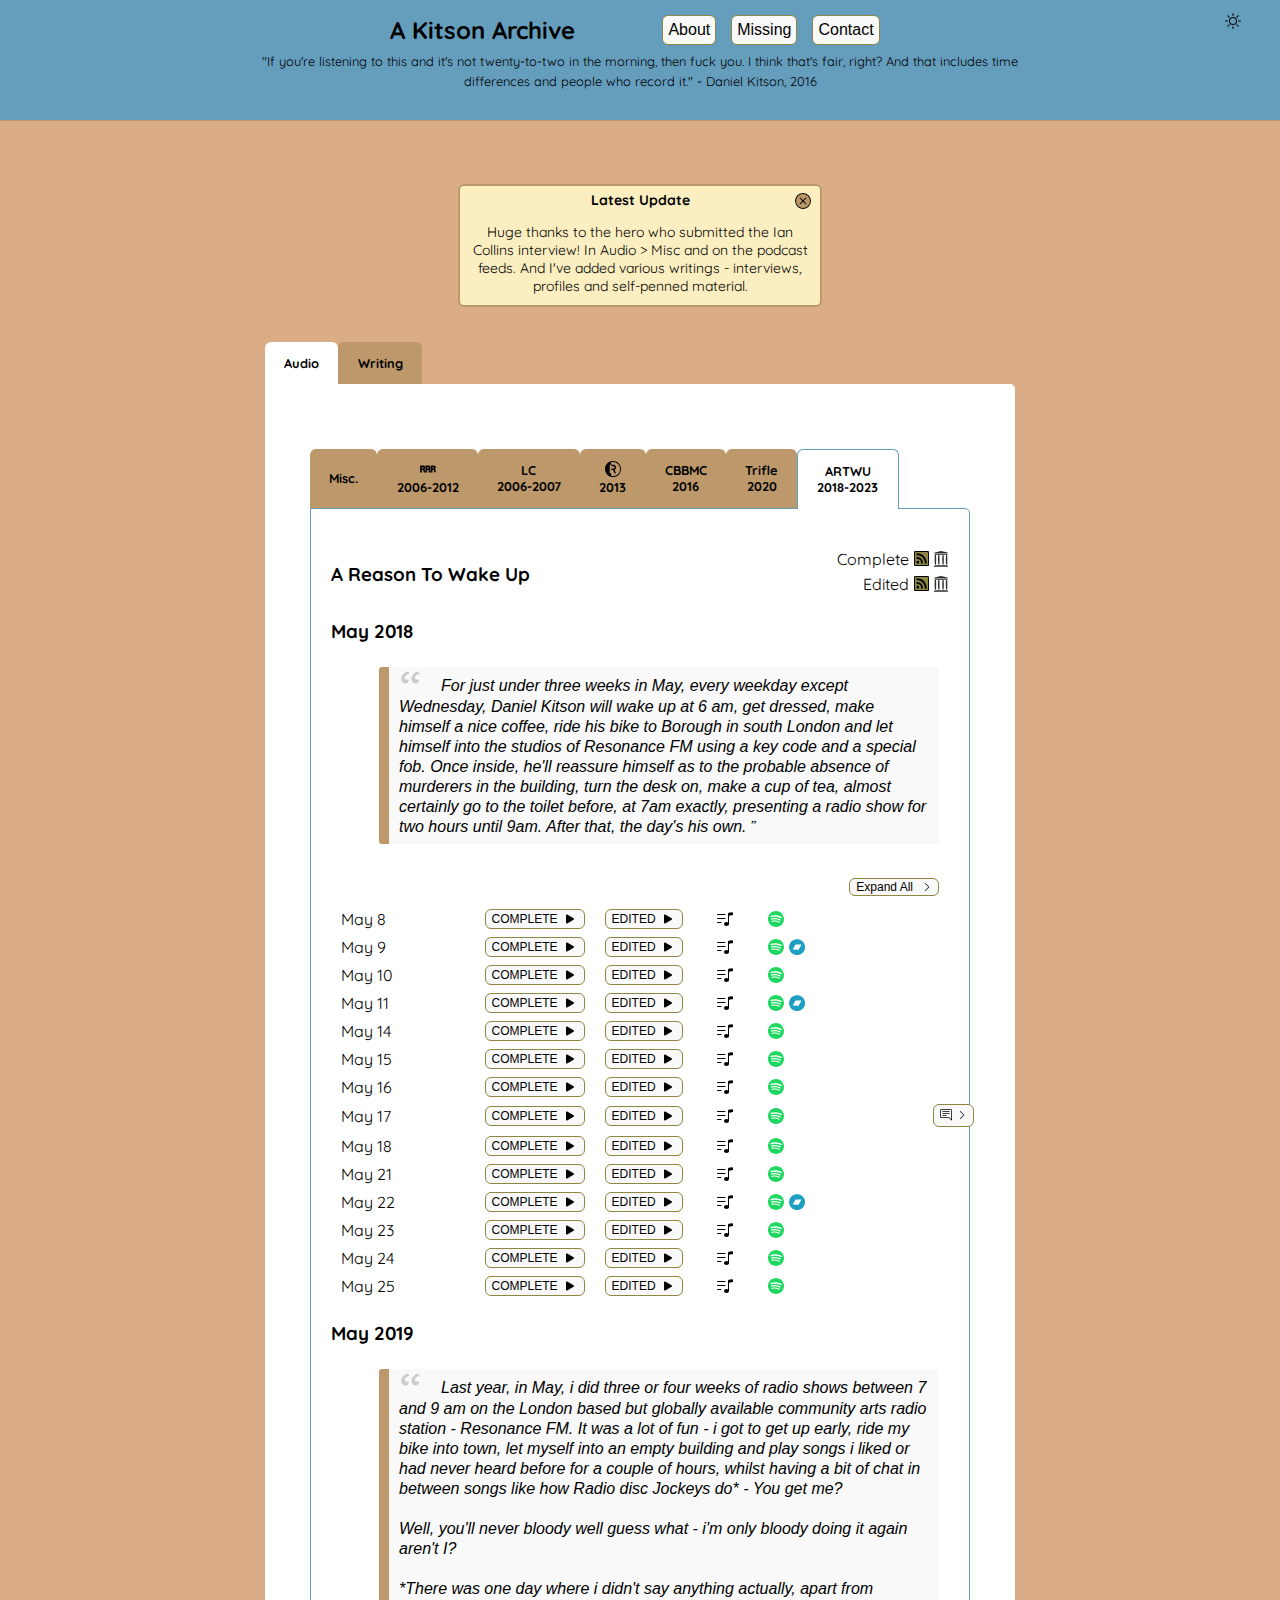
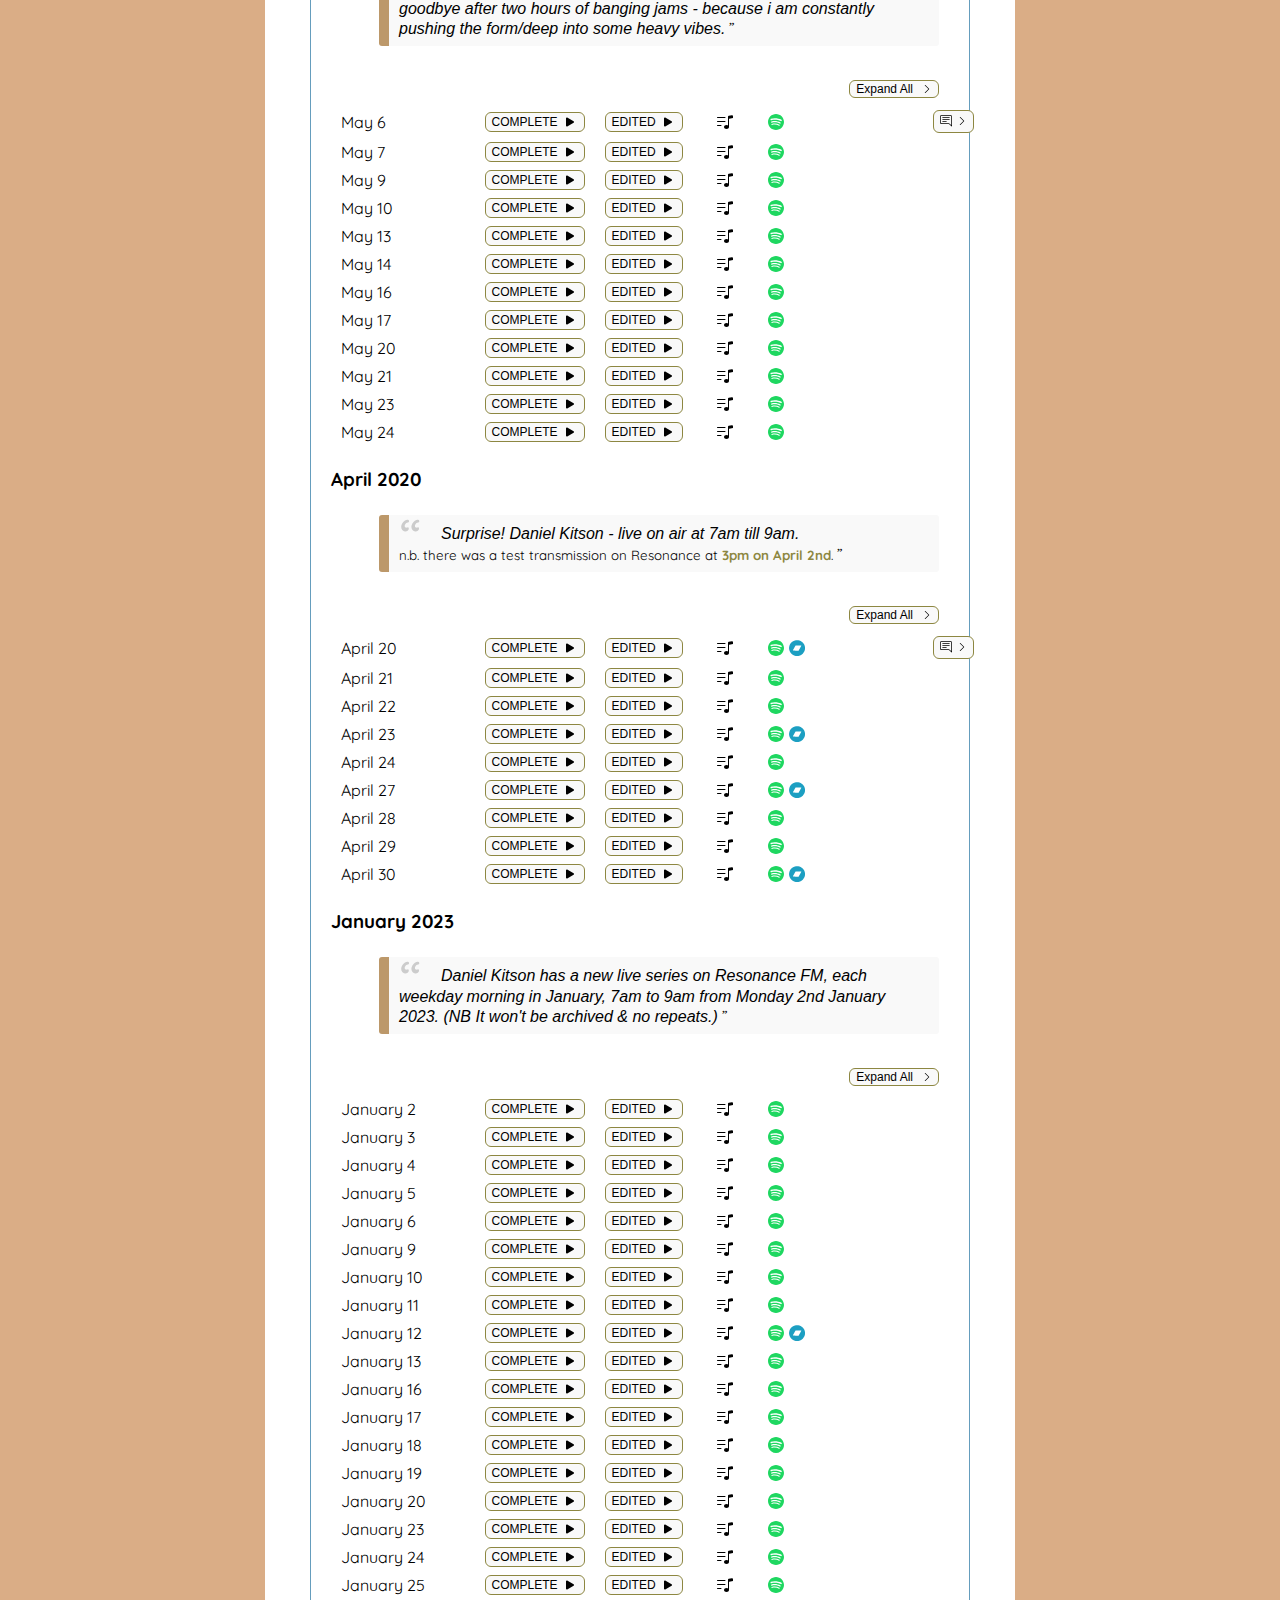
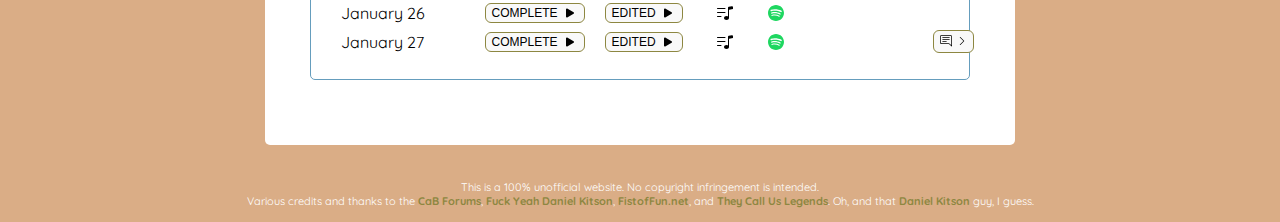
==== commit 168dd692: "test" ====
--- a/index.html
+++ b/index.html
@@ -4809,7 +4809,7 @@
 							</div>
 							<div style="clear:both;"></div>
 							<div class="art-links">
-								<span>A fictionalised versiotn of Daniel Kitson appears in both of Tim Key's lockdown anthologies. In the first, the character named 'Daniel' is described simply as "Bald guy. Made for lockdowns. Specs. Bread flour. Sage." and in the second as: "Born to lock down. Inch-thick spectacles. Fogey cords. Checks in regularly. Owns a kiln." The first chapter of 2020's <strong>He Used Thought as a Wife</strong> can be found <a href="./docs/books/2020-Tim-Key-He-Used-Thought-as-a-Wife-Kitson-cut.pdf" target="_blank">here</a>. The books are available directly from the publisher <a href="https://www.utterandpress.co.uk/">"Utter" & Press</a>.</span>
+								<span>A fictionalised versiotn of Daniel Kitson appears in both of Tim Key's lockdown anthologies. In the first, the character of 'Daniel' is described simply as "Bald guy. Made for lockdowns. Specs. Bread flour. Sage." and in the second as: "Born to lock down. Inch-thick spectacles. Fogey cords. Checks in regularly. Owns a kiln." The first chapter of 2020's <strong>He Used Thought as a Wife</strong> can be found <a href="./docs/books/2020-Tim-Key-He-Used-Thought-as-a-Wife-Kitson-cut.pdf" target="_blank">here</a>. The books are available directly from the publisher <a href="https://www.utterandpress.co.uk/">"Utter" & Press</a>.</span>
 							</div>
 							<div class="showtitle">
 								<div class="alignleft">Autobiographies</div>
@@ -5260,6 +5260,77 @@
 									<!-- ... other types ... -->
 							</div>
 					</div>
+					
+					<input type="radio" id="tabtest" name="tabs-container">
+				<label for="tabtest" title="Test">Test</label>
+					<div class="tab">
+						<div class="showheader">
+							<div class="showtitle">
+								<div class="alignleft">Fiction</div>
+							</div>
+							<div style="clear:both;"></div>
+							<div class="art-links">
+								<span>A fictionalised versiotn of Daniel Kitson appears in both of Tim Key's lockdown anthologies. In the first, the character of 'Daniel' is described simply as "Bald guy. Made for lockdowns. Specs. Bread flour. Sage." and in the second as: "Born to lock down. Inch-thick spectacles. Fogey cords. Checks in regularly. Owns a kiln." The first chapter of 2020's <strong>He Used Thought as a Wife</strong> can be found <a href="./docs/books/2020-Tim-Key-He-Used-Thought-as-a-Wife-Kitson-cut.pdf" target="_blank">here</a>. The books are available directly from the publisher <a href="https://www.utterandpress.co.uk/">"Utter" & Press</a>.</span>
+							</div>
+							<div class="showtitle">
+								<div class="alignleft">Autobiographies</div>
+							</div>
+							<div style="clear:both;"></div>
+							<div>
+								<span>A number of Daniel's peers have referenced him in their books. Here's a non-exhaustive list of passages of interest.</span>
+							</div>
+							<div style="clear:both;"></div>
+							<div class="biog-table">
+								<div class="biog-header-row">
+									<div class="biog-header">Date</div>
+									<div class="biog-header">Author</div>
+									<div class="biog-header">Title</div>
+									<div class="biog-header"></div>
+								</div>
+								<div class="biog-table-row">
+									<div class="biog-cell">2023-09</div>
+									<div class="biog-cell">Peter Kay</div>
+									<div class="biog-cell">
+										<a href="./docs/books/09-2023_-_Peter_Kay_T.V._chapter_6.txt" class="fileLink">T.V.: Big Adventures on the Small Screen</a>
+									</div>
+									<div class="biog-cell"></div>
+								</div>
+								<div class="biog-table-row">
+									<div class="biog-cell">2021-09</div>
+									<div class="biog-cell">Jimmy Carr</div>
+									<div class="biog-cell">
+										<a href="./docs/books/09-2021_-_Jimmy_Carr_Before_+_Laughter_chapter_16.txt" class="fileLink">Before & Laughter</a>
+									</div>
+									<div class="biog-cell"></div>
+								</div>
+								<div class="biog-table-row">
+									<div class="biog-cell">2019-09</div>
+									<div class="biog-cell">Stewart Lee</div>
+									<div class="biog-cell">
+										<a href="./docs/books/09-2019_-Stewart_Lee_March_of_the_Lemmings_Part_II_Content_Provider.txt" class="fileLink">March of the Lemmings: Brexit in Print and Performance 2016–2019</a>
+									</div>
+									<div class="biog-cell"></div>
+								</div>
+								<div class="biog-table-row">
+									<div class="biog-cell">2012-09</div>
+									<div class="biog-cell">Lee Mack</div>
+									<div class="biog-cell">
+										<a href="./docs/books/09-2012_-_Lee_Mack_Mack_the_Life_chapter_15.txt" class="fileLink">Mack The Life</a>
+									</div>
+									<div class="biog-cell"></div>
+								</div>
+								<div class="biog-table-row">
+									<div class="biog-cell">2010-01</div>
+									<div class="biog-cell">Stewart Lee</div>
+									<div class="biog-cell">
+										<a href="./docs/books/01-2010_-_Stewart_Lee_How_I_Escaped_My_Certain_Fate.txt" class="fileLink">How I Escaped My Certain Fate</a>
+									</div>
+									<div class="biog-cell"></div>
+								</div>
+							</div>
+					</div>
+					
+					
 			</div> <!-- ends tabs-container -->
 			</div> <!-- test123 -->
 		</div> <!-- ends content -->
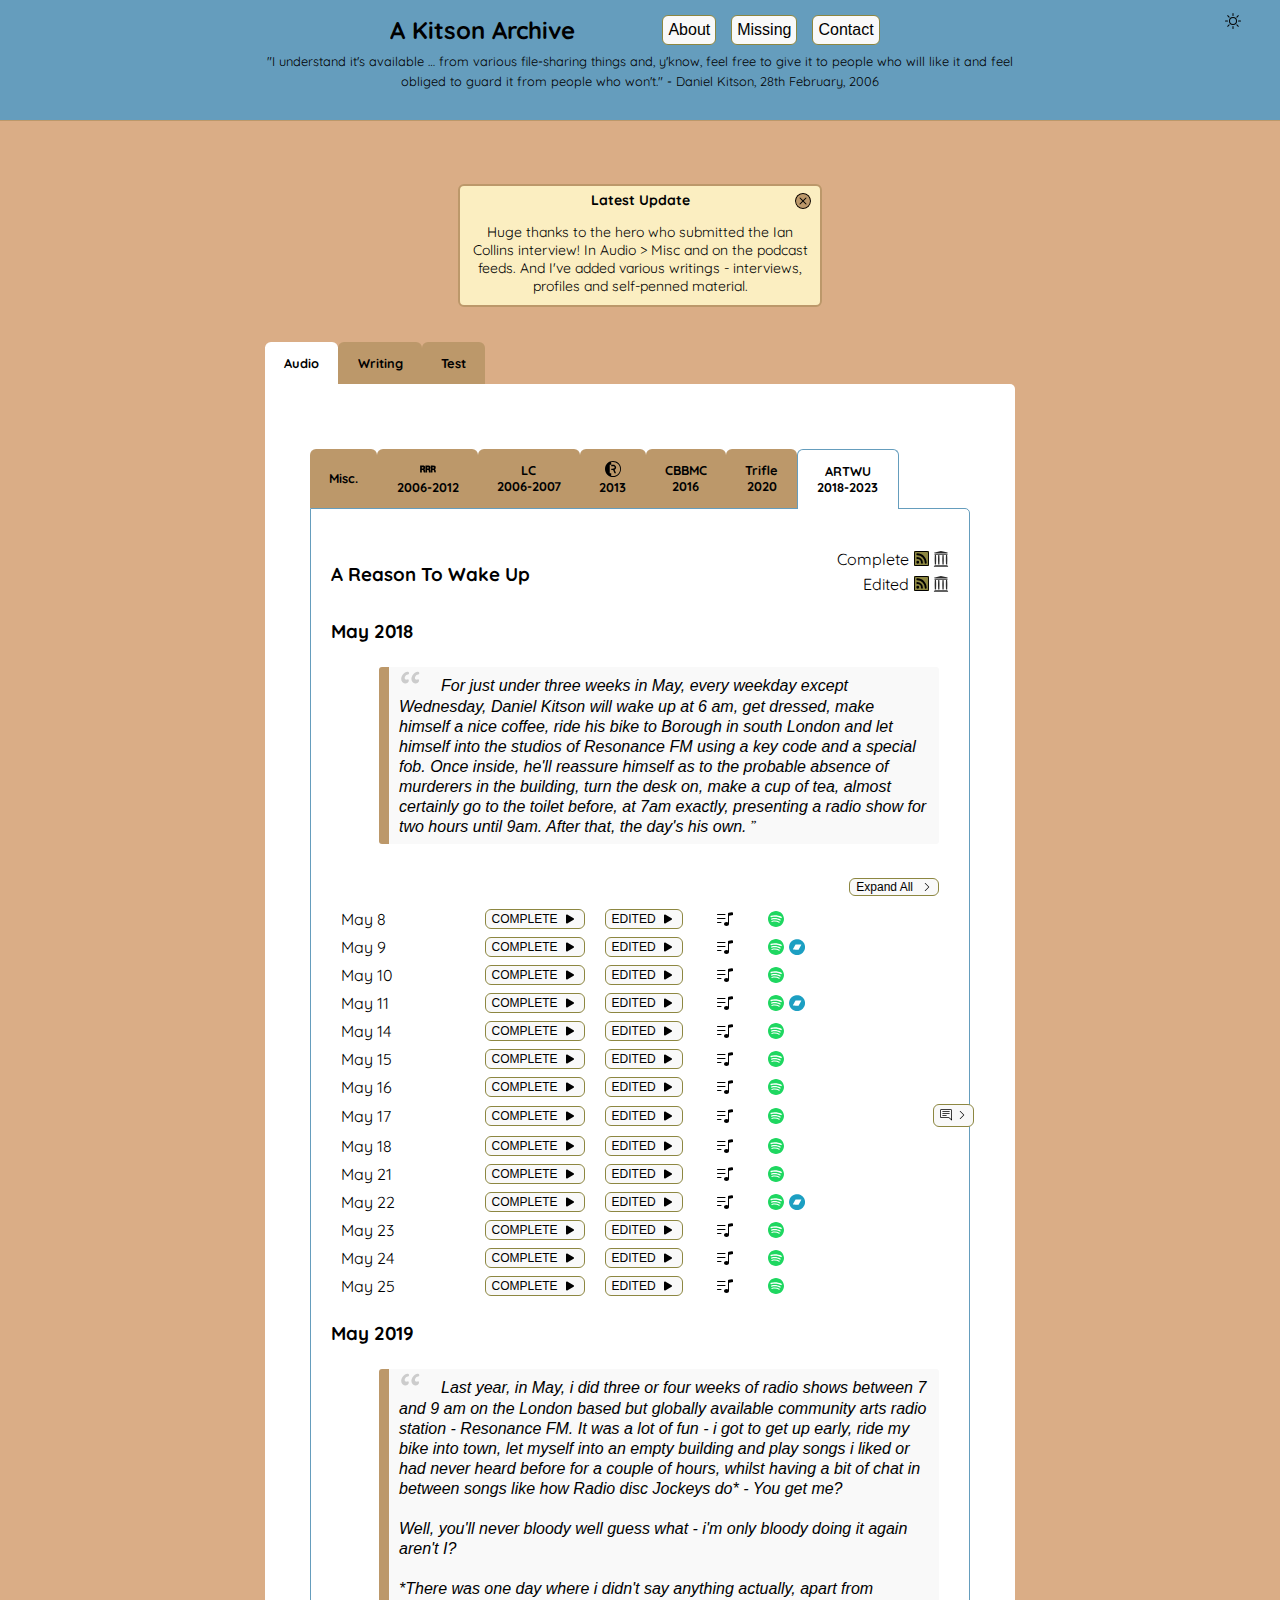
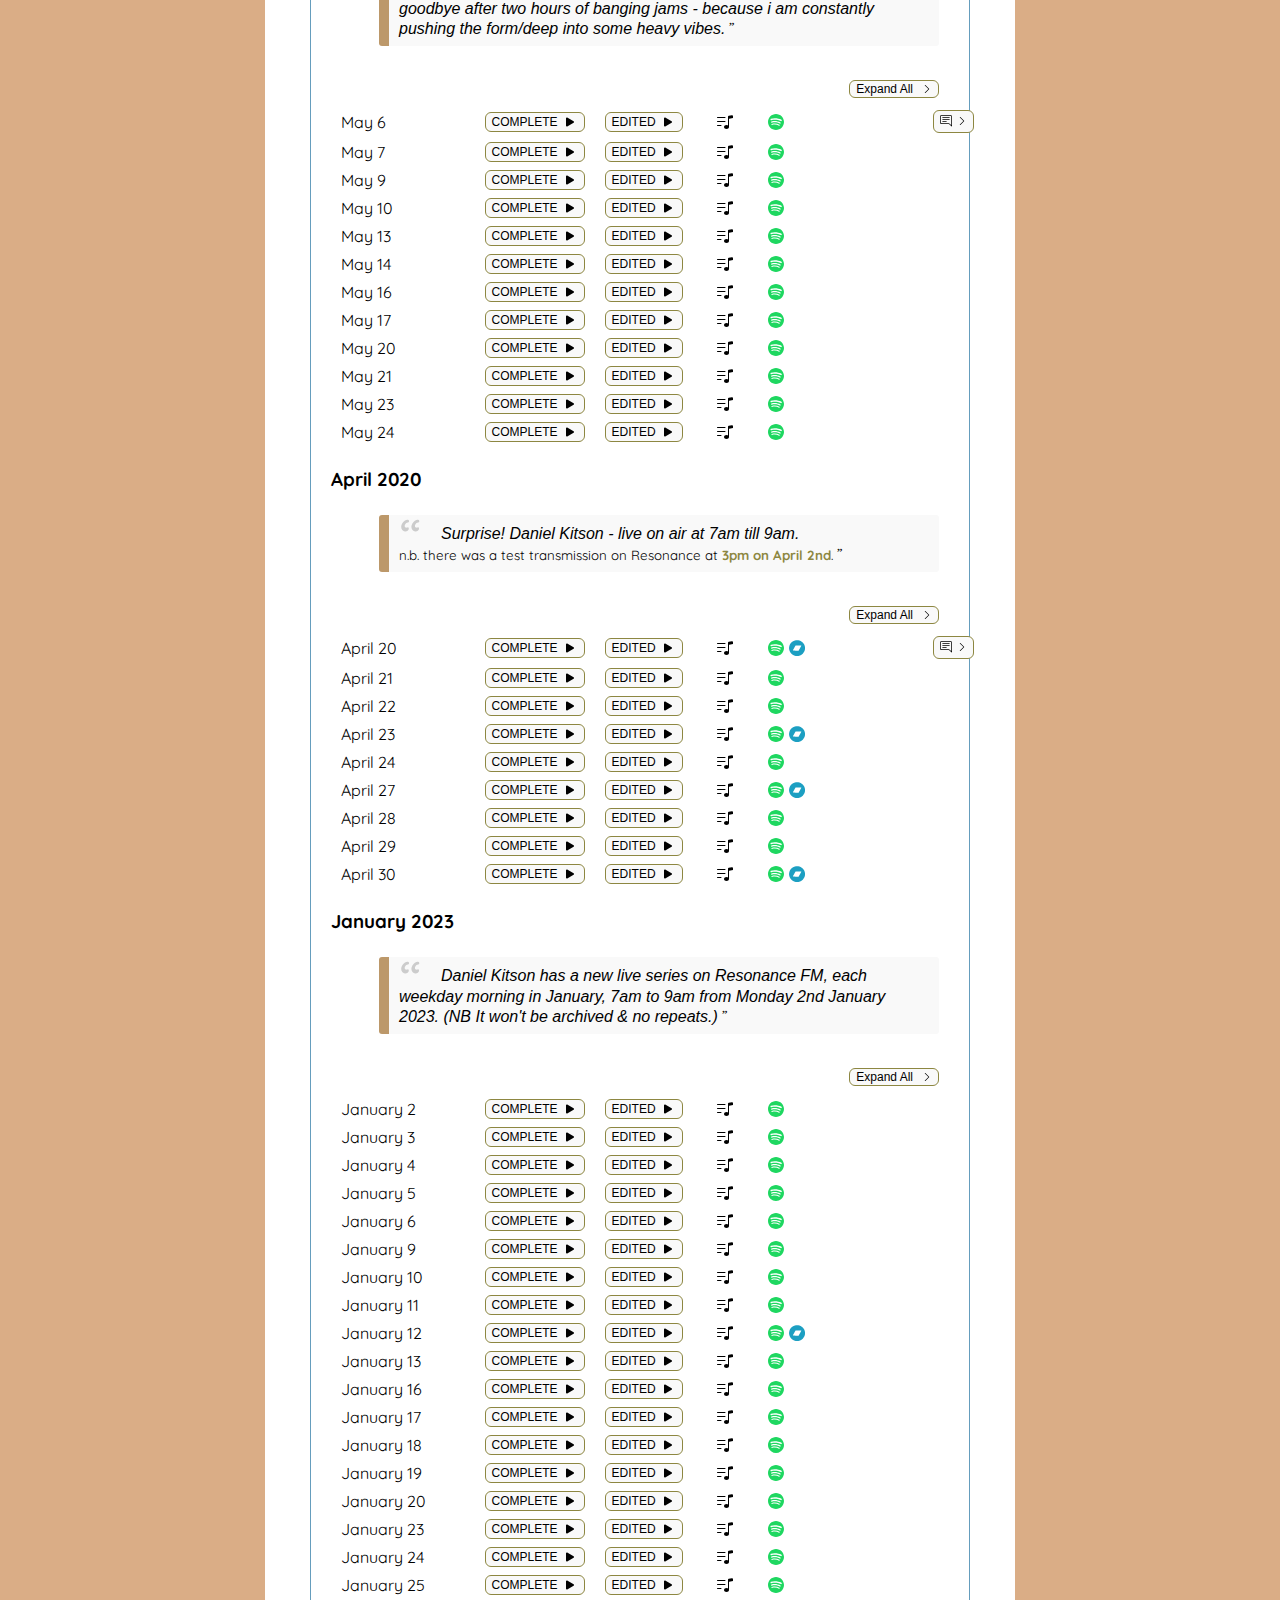
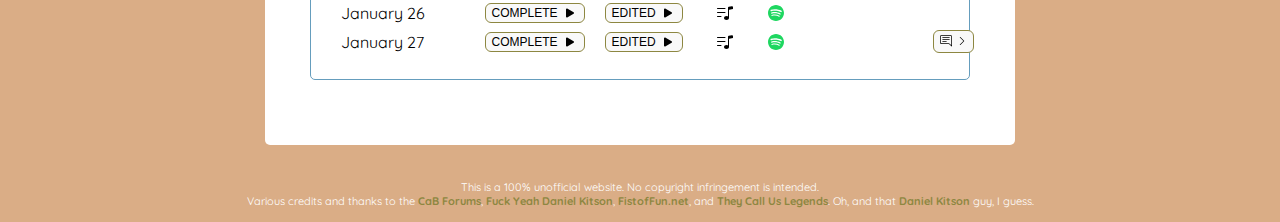
==== commit 4a699f43: "Update index.html" ====
--- a/index.html
+++ b/index.html
@@ -5260,8 +5260,8 @@
 									<!-- ... other types ... -->
 							</div>
 					</div>
-					
-					<input type="radio" id="tabtest" name="tabs-container">
+			</div> <!-- ends tabs-container -->
+			<input type="radio" id="tabtest" name="tabs-container">
 				<label for="tabtest" title="Test">Test</label>
 					<div class="tab">
 						<div class="showheader">
@@ -5329,9 +5329,7 @@
 								</div>
 							</div>
 					</div>
-					
-					
-			</div> <!-- ends tabs-container -->
+				</div>	
 			</div> <!-- test123 -->
 		</div> <!-- ends content -->
 	</div> <!-- ends content wrap -->
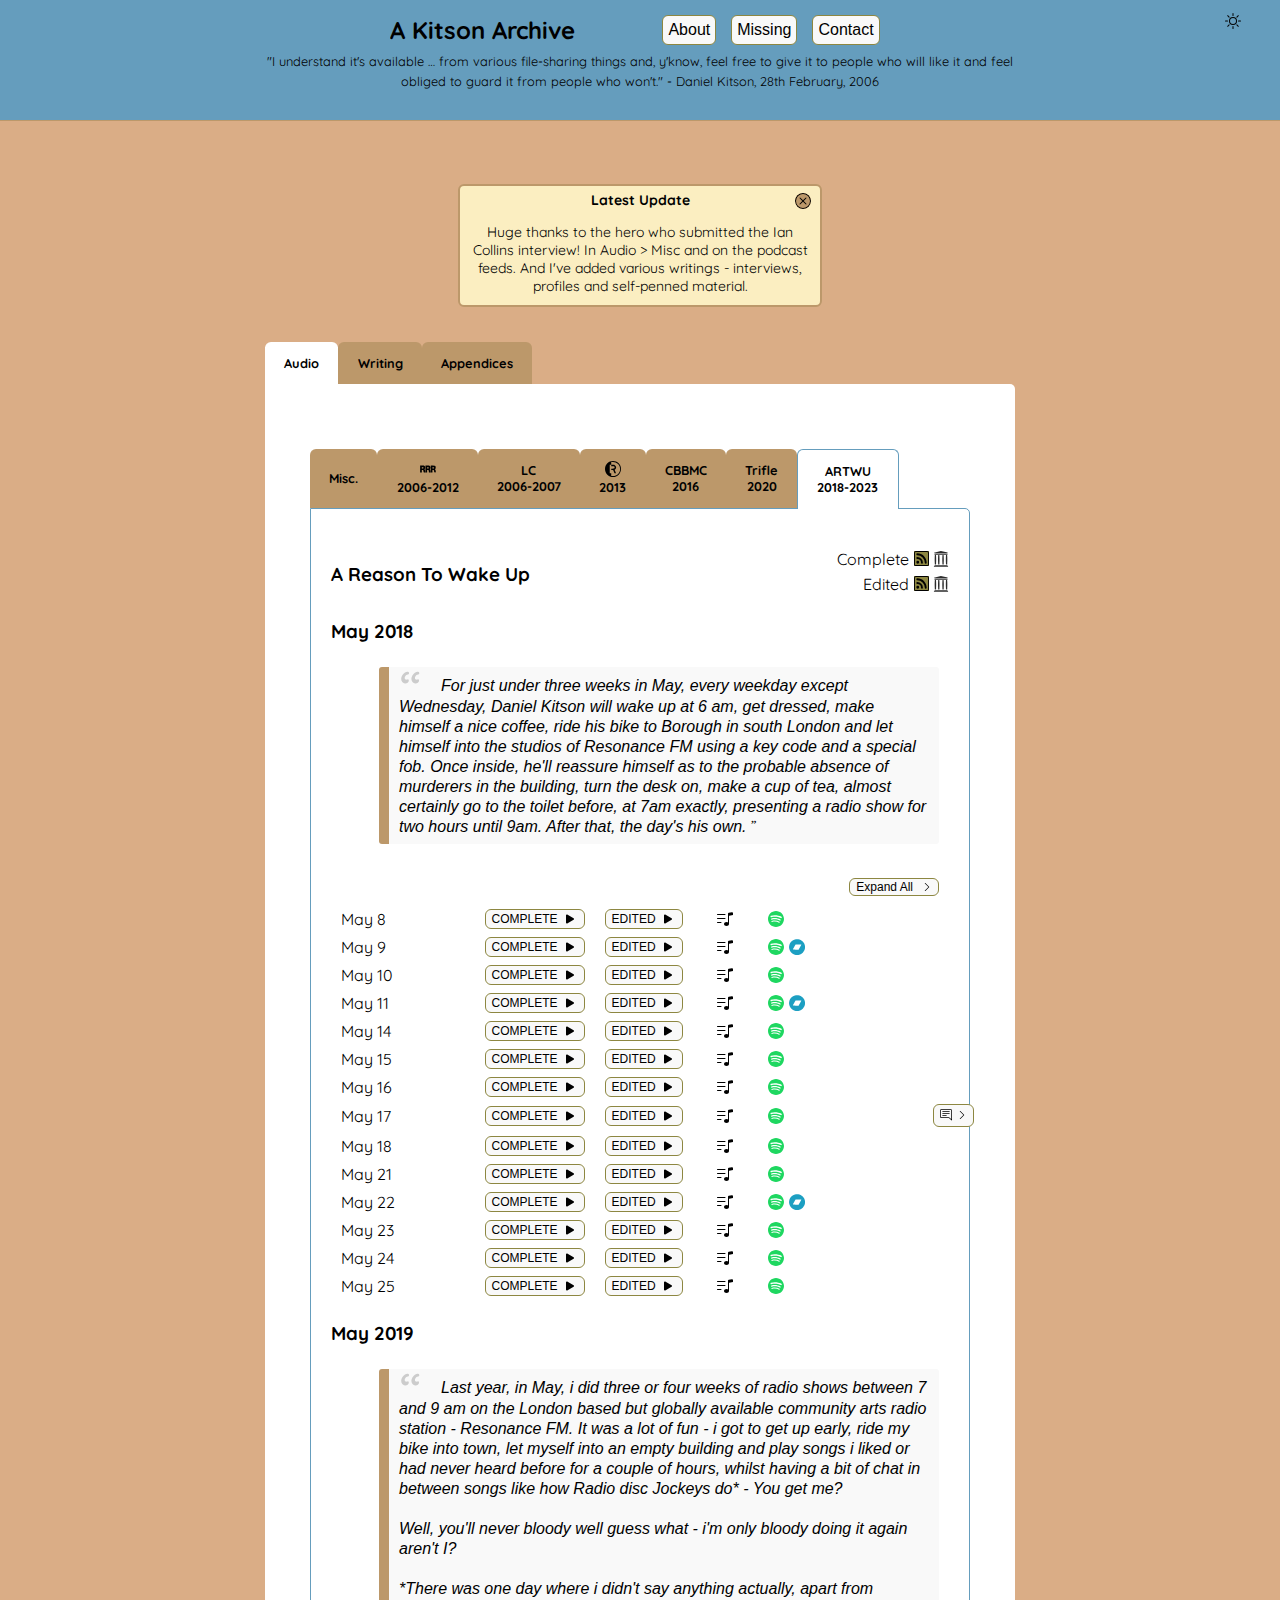
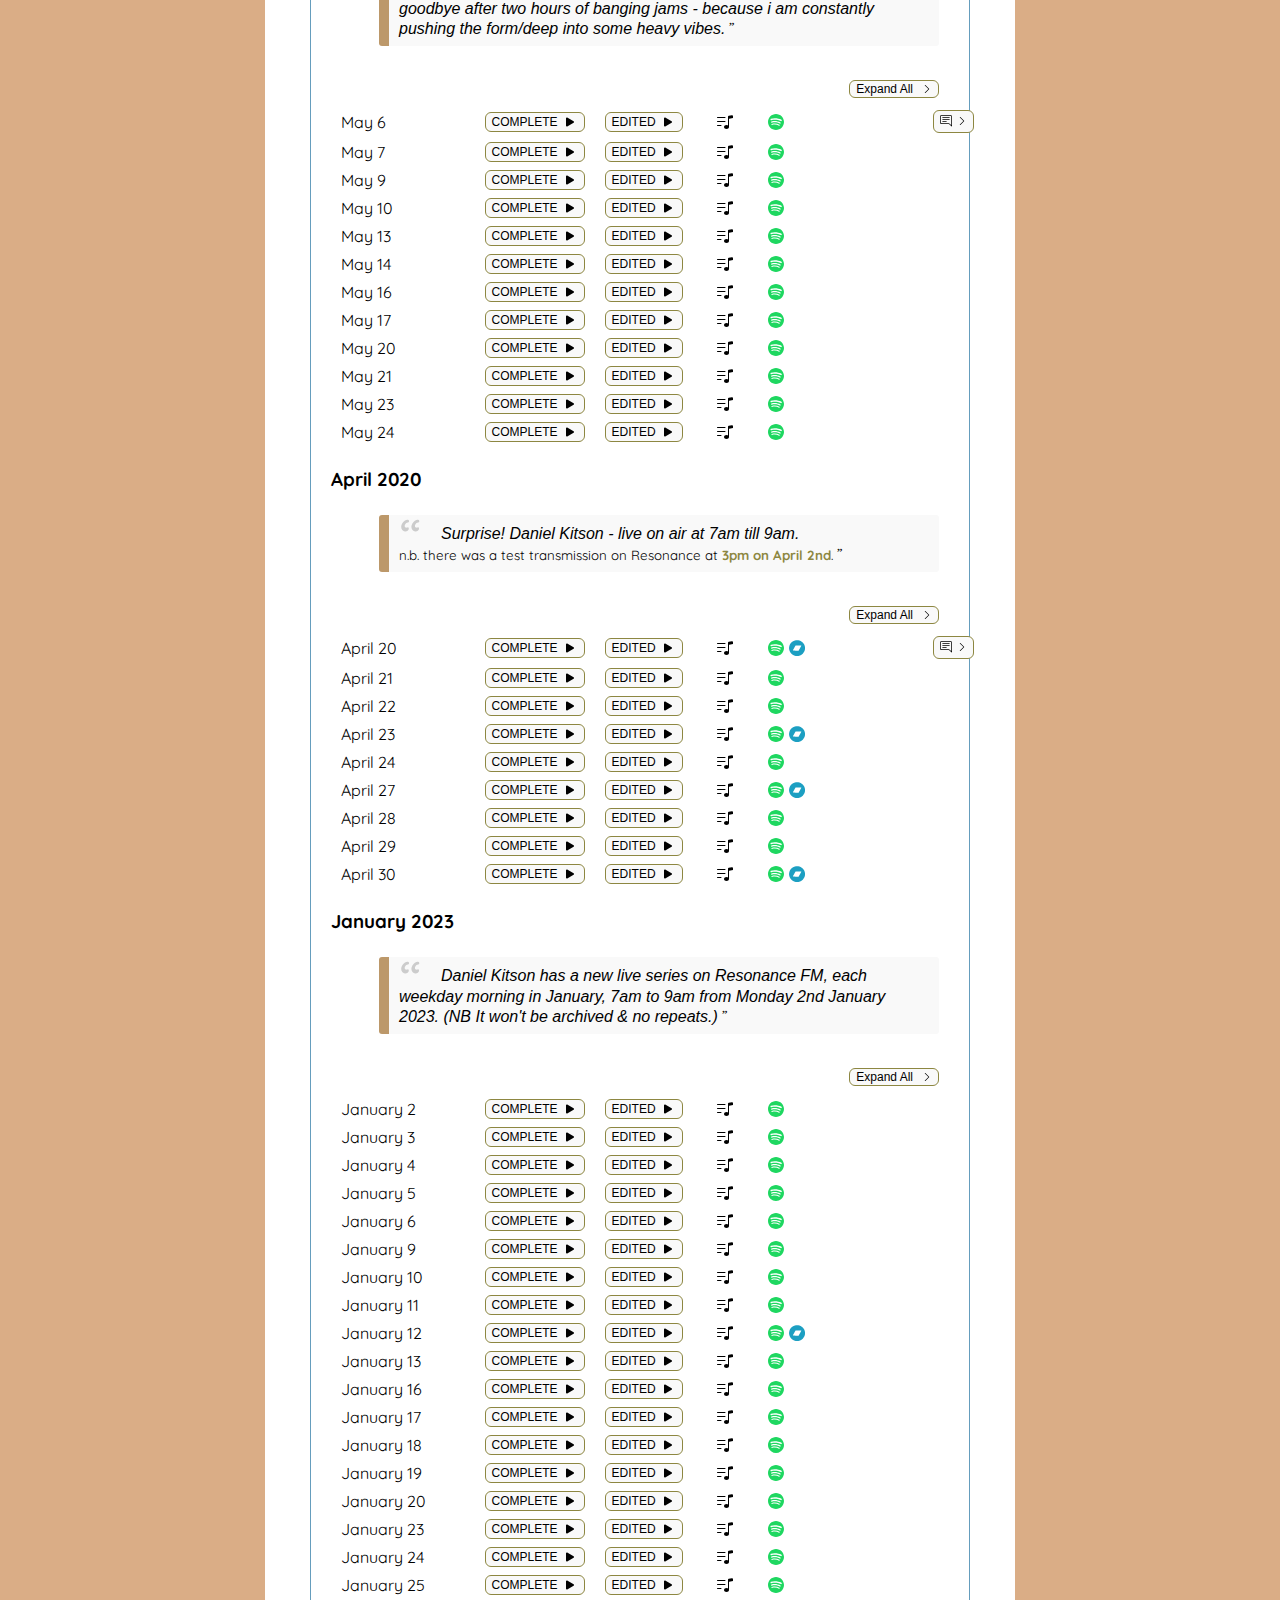
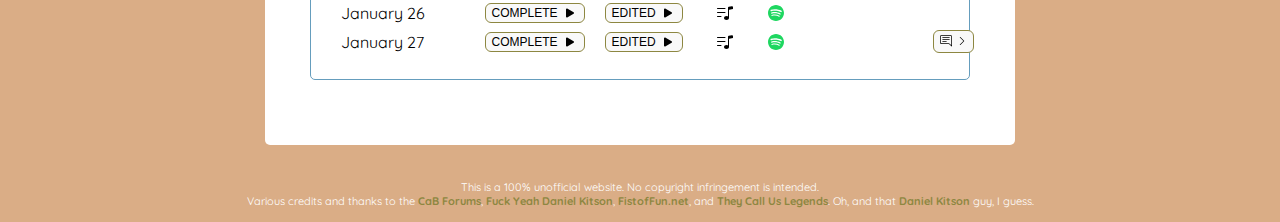
==== commit ca596d6c: "Update index.html" ====
--- a/index.html
+++ b/index.html
@@ -4809,7 +4809,7 @@
 							</div>
 							<div style="clear:both;"></div>
 							<div class="art-links">
-								<span>A fictionalised versiotn of Daniel Kitson appears in both of Tim Key's lockdown anthologies. In the first, the character of 'Daniel' is described simply as "Bald guy. Made for lockdowns. Specs. Bread flour. Sage." and in the second as: "Born to lock down. Inch-thick spectacles. Fogey cords. Checks in regularly. Owns a kiln." The first chapter of 2020's <strong>He Used Thought as a Wife</strong> can be found <a href="./docs/books/2020-Tim-Key-He-Used-Thought-as-a-Wife-Kitson-cut.pdf" target="_blank">here</a>. The books are available directly from the publisher <a href="https://www.utterandpress.co.uk/">"Utter" & Press</a>.</span>
+								<span>A fictionalised version of Daniel Kitson appears in both of Tim Key's lockdown anthologies. In the first, the character of 'Daniel' is described simply as "Bald guy. Made for lockdowns. Specs. Bread flour. Sage." and in the second as: "Born to lock down. Inch-thick spectacles. Fogey cords. Checks in regularly. Owns a kiln." The first chapter of 2020's <strong>He Used Thought as a Wife</strong> can be found <a href="./docs/books/2020-Tim-Key-He-Used-Thought-as-a-Wife-Kitson-cut.pdf" target="_blank">here</a>. The books are available directly from the publisher <a href="https://www.utterandpress.co.uk/">"Utter" & Press</a>.</span>
 							</div>
 							<div class="showtitle">
 								<div class="alignleft">Autobiographies</div>
@@ -5262,74 +5262,18 @@
 					</div>
 			</div> <!-- ends tabs-container -->
 			<input type="radio" id="tabtest" name="tabs-container">
-				<label for="tabtest" title="Test">Test</label>
+				<label for="tabappendix" title="Appendices">Appendices</label>
 					<div class="tab">
 						<div class="showheader">
 							<div class="showtitle">
-								<div class="alignleft">Fiction</div>
+								<div class="alignleft">Appendix I:</div>
 							</div>
 							<div style="clear:both;"></div>
-							<div class="art-links">
-								<span>A fictionalised versiotn of Daniel Kitson appears in both of Tim Key's lockdown anthologies. In the first, the character of 'Daniel' is described simply as "Bald guy. Made for lockdowns. Specs. Bread flour. Sage." and in the second as: "Born to lock down. Inch-thick spectacles. Fogey cords. Checks in regularly. Owns a kiln." The first chapter of 2020's <strong>He Used Thought as a Wife</strong> can be found <a href="./docs/books/2020-Tim-Key-He-Used-Thought-as-a-Wife-Kitson-cut.pdf" target="_blank">here</a>. The books are available directly from the publisher <a href="https://www.utterandpress.co.uk/">"Utter" & Press</a>.</span>
+							<div class="app-links">
+								<span>Lorem ipsum dolor sit amet, consectetur adipiscing elit, sed do eiusmod tempor incididunt ut labore et dolore magna aliqua. Ut enim ad minim veniam, quis nostrud exercitation ullamco laboris nisi ut aliquip ex ea commodo consequat. Duis aute irure dolor in reprehenderit in voluptate velit esse cillum dolore eu fugiat nulla pariatur. Excepteur sint occaecat cupidatat non proident, sunt in culpa qui officia deserunt mollit anim id est laborum.</span>
 							</div>
-							<div class="showtitle">
-								<div class="alignleft">Autobiographies</div>
-							</div>
-							<div style="clear:both;"></div>
-							<div>
-								<span>A number of Daniel's peers have referenced him in their books. Here's a non-exhaustive list of passages of interest.</span>
-							</div>
-							<div style="clear:both;"></div>
-							<div class="biog-table">
-								<div class="biog-header-row">
-									<div class="biog-header">Date</div>
-									<div class="biog-header">Author</div>
-									<div class="biog-header">Title</div>
-									<div class="biog-header"></div>
-								</div>
-								<div class="biog-table-row">
-									<div class="biog-cell">2023-09</div>
-									<div class="biog-cell">Peter Kay</div>
-									<div class="biog-cell">
-										<a href="./docs/books/09-2023_-_Peter_Kay_T.V._chapter_6.txt" class="fileLink">T.V.: Big Adventures on the Small Screen</a>
-									</div>
-									<div class="biog-cell"></div>
-								</div>
-								<div class="biog-table-row">
-									<div class="biog-cell">2021-09</div>
-									<div class="biog-cell">Jimmy Carr</div>
-									<div class="biog-cell">
-										<a href="./docs/books/09-2021_-_Jimmy_Carr_Before_+_Laughter_chapter_16.txt" class="fileLink">Before & Laughter</a>
-									</div>
-									<div class="biog-cell"></div>
-								</div>
-								<div class="biog-table-row">
-									<div class="biog-cell">2019-09</div>
-									<div class="biog-cell">Stewart Lee</div>
-									<div class="biog-cell">
-										<a href="./docs/books/09-2019_-Stewart_Lee_March_of_the_Lemmings_Part_II_Content_Provider.txt" class="fileLink">March of the Lemmings: Brexit in Print and Performance 2016–2019</a>
-									</div>
-									<div class="biog-cell"></div>
-								</div>
-								<div class="biog-table-row">
-									<div class="biog-cell">2012-09</div>
-									<div class="biog-cell">Lee Mack</div>
-									<div class="biog-cell">
-										<a href="./docs/books/09-2012_-_Lee_Mack_Mack_the_Life_chapter_15.txt" class="fileLink">Mack The Life</a>
-									</div>
-									<div class="biog-cell"></div>
-								</div>
-								<div class="biog-table-row">
-									<div class="biog-cell">2010-01</div>
-									<div class="biog-cell">Stewart Lee</div>
-									<div class="biog-cell">
-										<a href="./docs/books/01-2010_-_Stewart_Lee_How_I_Escaped_My_Certain_Fate.txt" class="fileLink">How I Escaped My Certain Fate</a>
-									</div>
-									<div class="biog-cell"></div>
-								</div>
-							</div>
-					</div>
-				</div>	
+						</div>
+				    </div>	
 			</div> <!-- test123 -->
 		</div> <!-- ends content -->
 	</div> <!-- ends content wrap -->
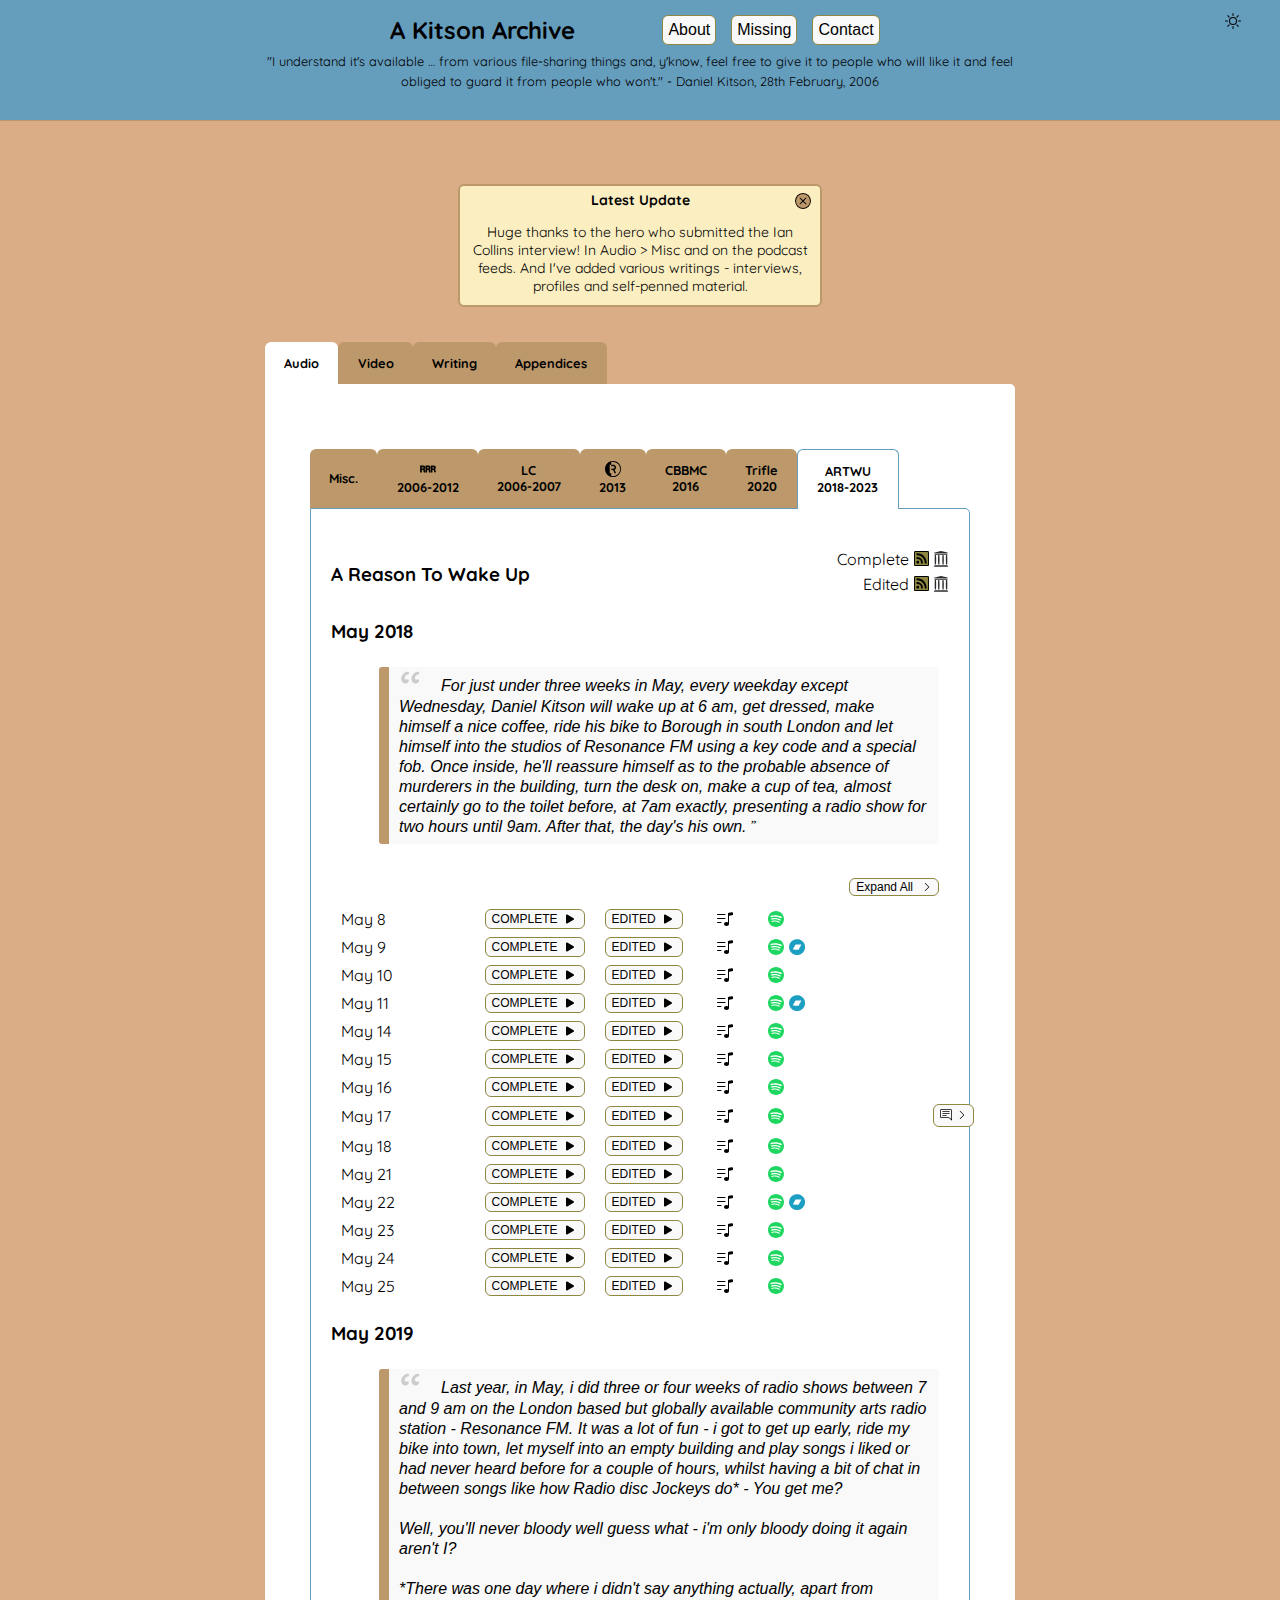
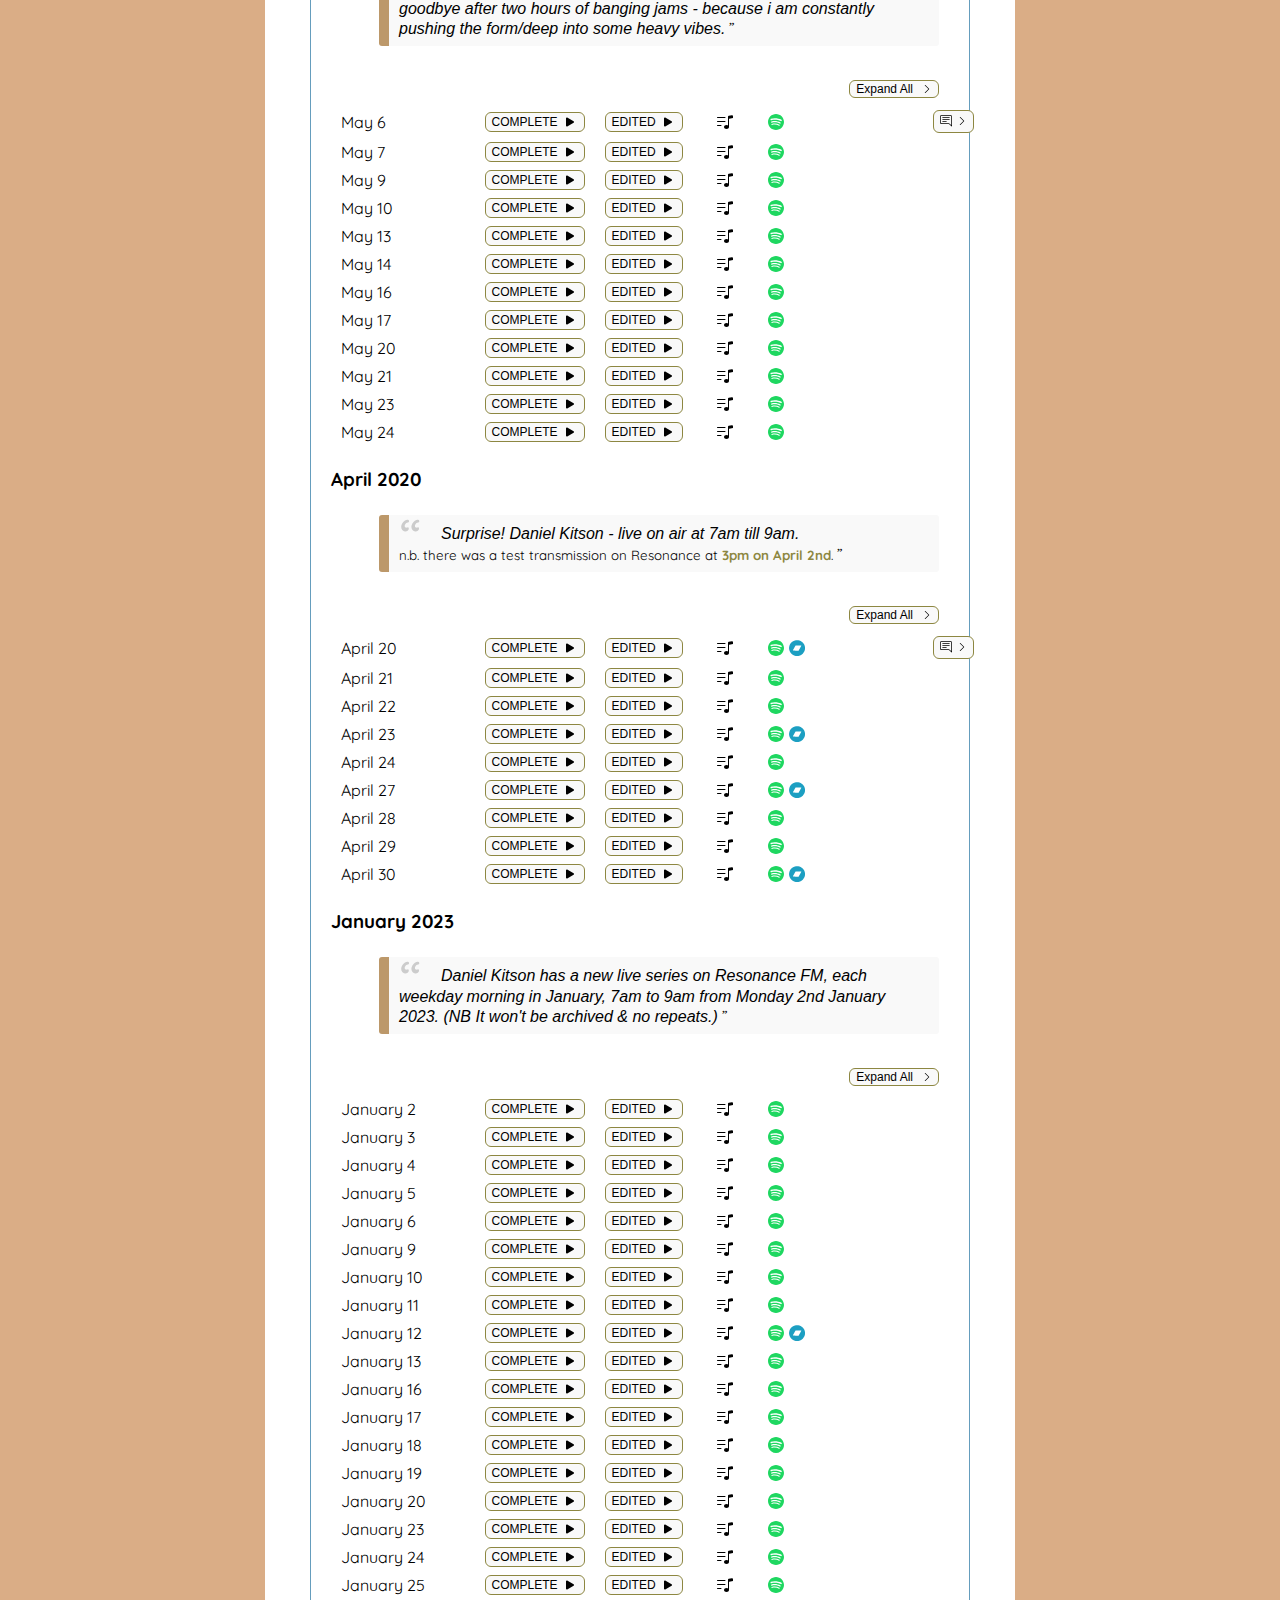
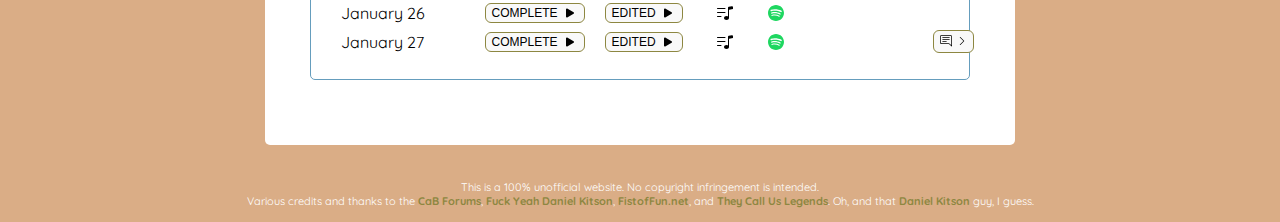
==== commit 9b8f965e: "Update index.html" ====
--- a/index.html
+++ b/index.html
@@ -4790,7 +4790,7 @@
 					</div>
 				</div>  <!--ends tab div -->
 			
-				<!-- No video yet
+				
 				<input type="radio" id="tabvideo" name="tabs-container">
 				<label for="tabvideo" title="Video">Video</label>
 					<div class="tab">
@@ -4798,7 +4798,6 @@
 							<span>Some test text.</span>
 						</div>
 					</div>
-				-->
 				
 				<input type="radio" id="tabarticles" name="tabs-container">
 				<label for="tabarticles" title="Writing">Writing</label>
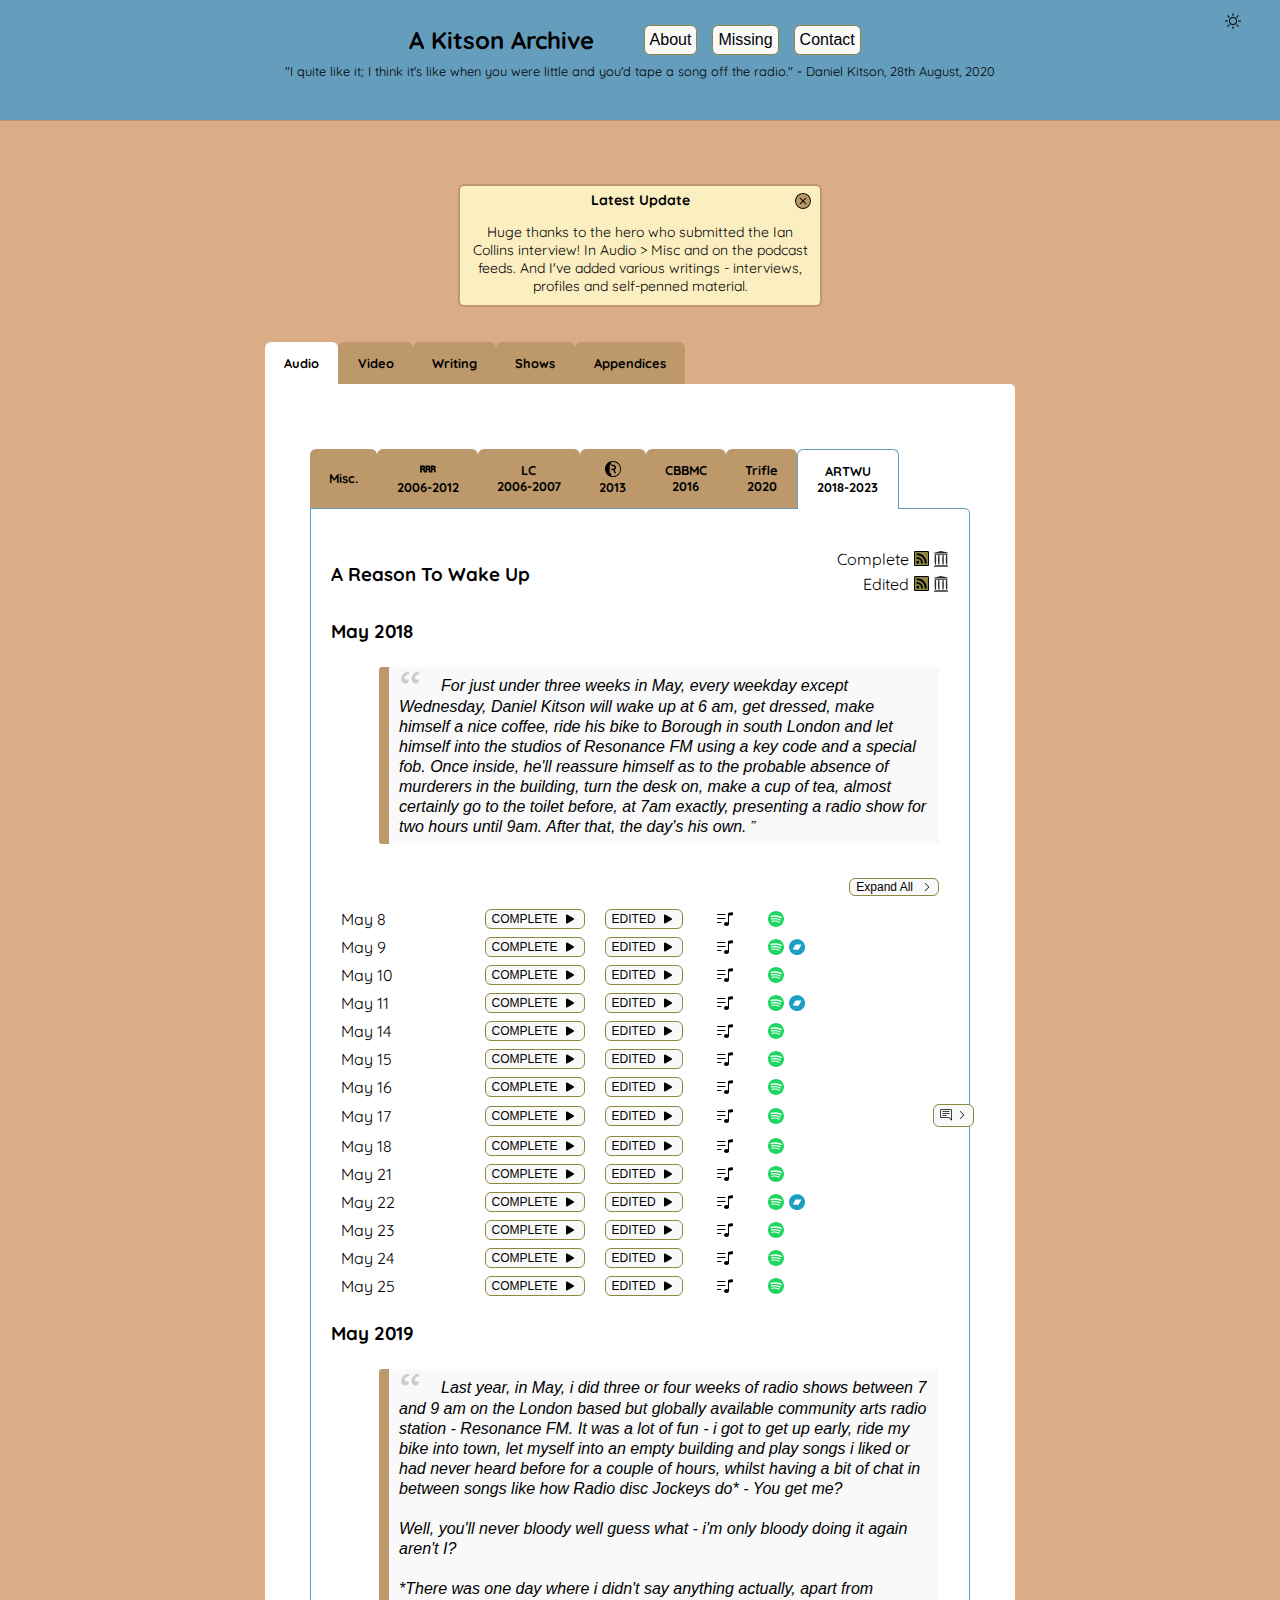
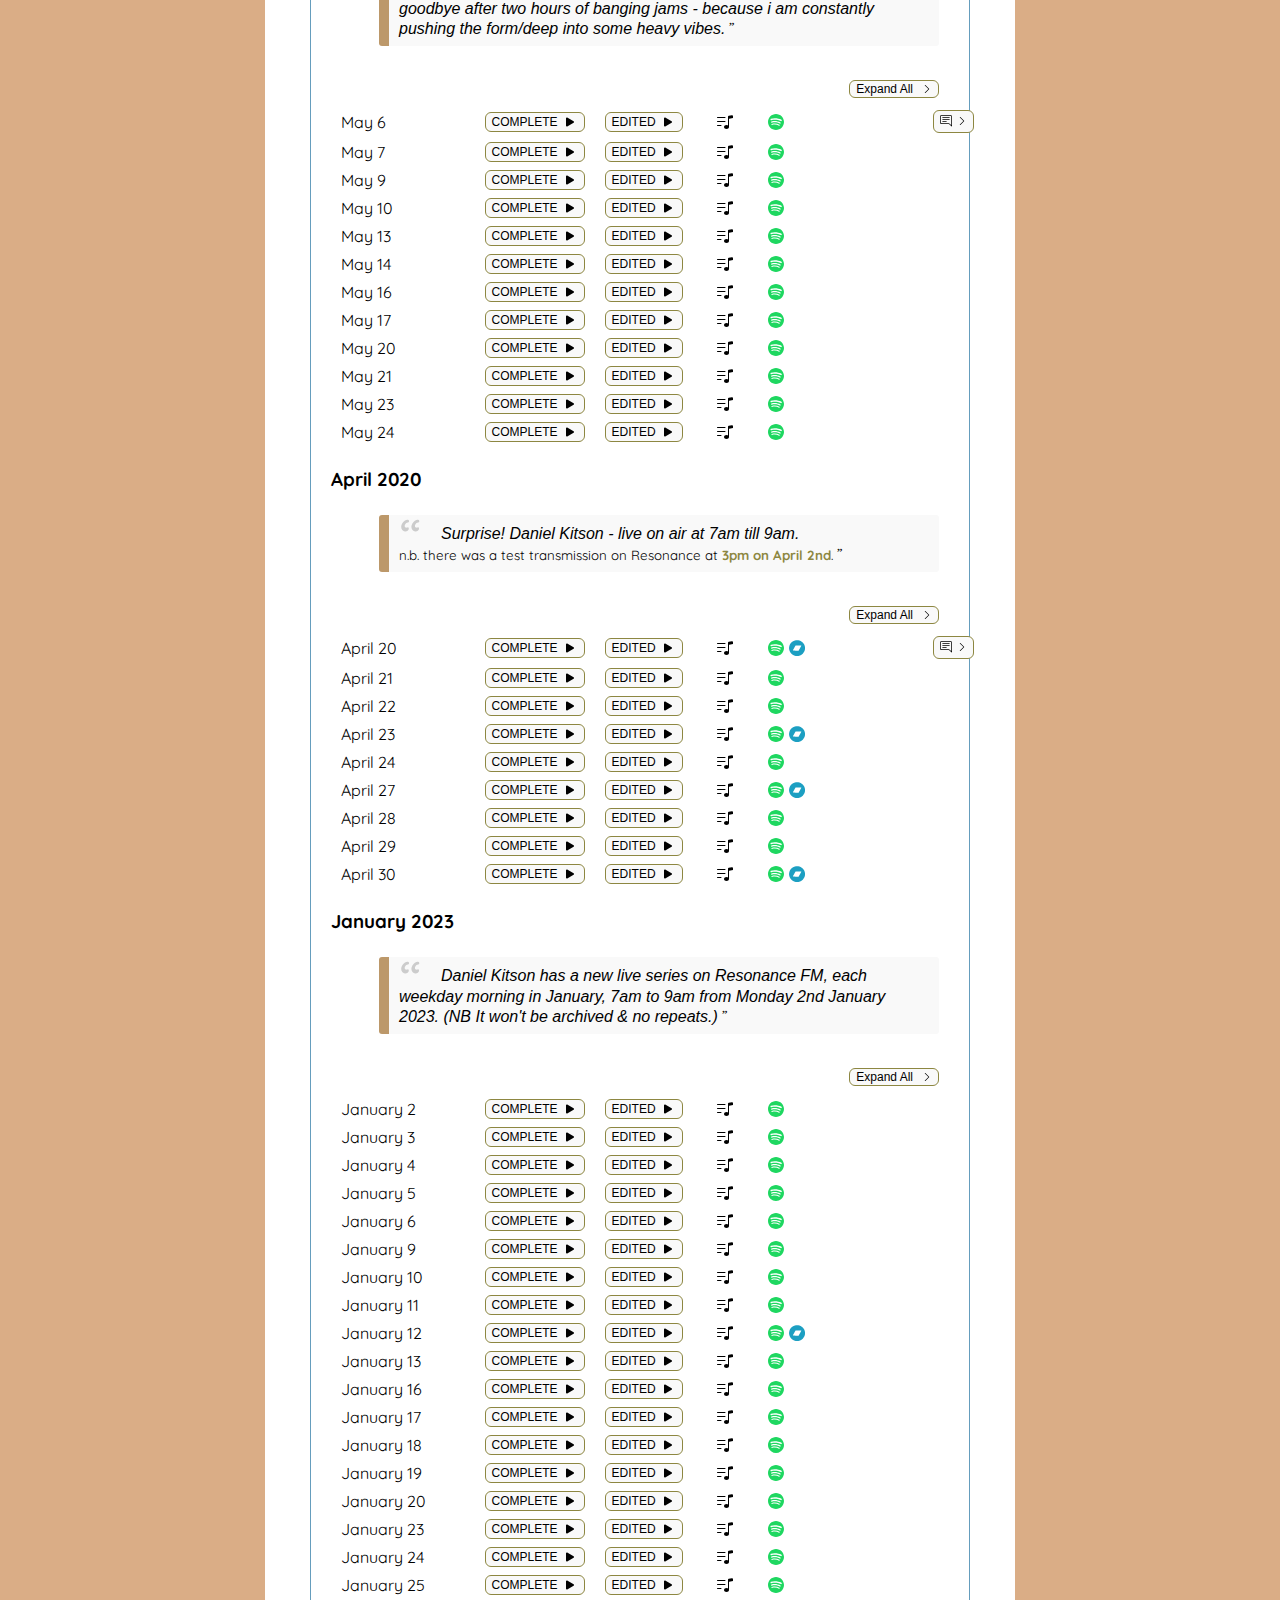
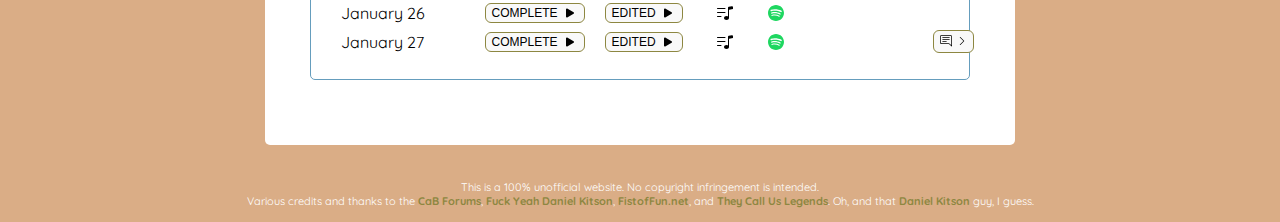
==== commit ac1a7a5e: "Update index.html" ====
--- a/index.html
+++ b/index.html
@@ -5259,21 +5259,22 @@
 									<!-- ... other types ... -->
 							</div>
 					</div>
-			</div> <!-- ends tabs-container -->
-			<input type="radio" id="tabtest" name="tabs-container">
-				<label for="tabappendix" title="Appendices">Appendices</label>
+			</div> <!-- ends tab -->
+				<input type="radio" id="tab-shows" name="tabs-container">
+				<label for="tab-shows" title="Shows">Shows</label>
 					<div class="tab">
-						<div class="showheader">
-							<div class="showtitle">
-								<div class="alignleft">Appendix I:</div>
-							</div>
-							<div style="clear:both;"></div>
-							<div class="app-links">
-								<span>Lorem ipsum dolor sit amet, consectetur adipiscing elit, sed do eiusmod tempor incididunt ut labore et dolore magna aliqua. Ut enim ad minim veniam, quis nostrud exercitation ullamco laboris nisi ut aliquip ex ea commodo consequat. Duis aute irure dolor in reprehenderit in voluptate velit esse cillum dolore eu fugiat nulla pariatur. Excepteur sint occaecat cupidatat non proident, sunt in culpa qui officia deserunt mollit anim id est laborum.</span>
-							</div>
+						<div class="disclaimer">
+							<span>Some test text.</span>
 						</div>
-				    </div>	
-			</div> <!-- test123 -->
+					</div>
+				<input type="radio" id="tab-appendices" name="tabs-container">
+				<label for="tab-appendices" title="Appendices">Appendices</label>
+					<div class="tab">
+						<div class="disclaimer">
+							<span>Some test text.</span>
+						</div>
+					</div>
+				</div> <!-- test123 -->
 		</div> <!-- ends content -->
 	</div> <!-- ends content wrap -->
         
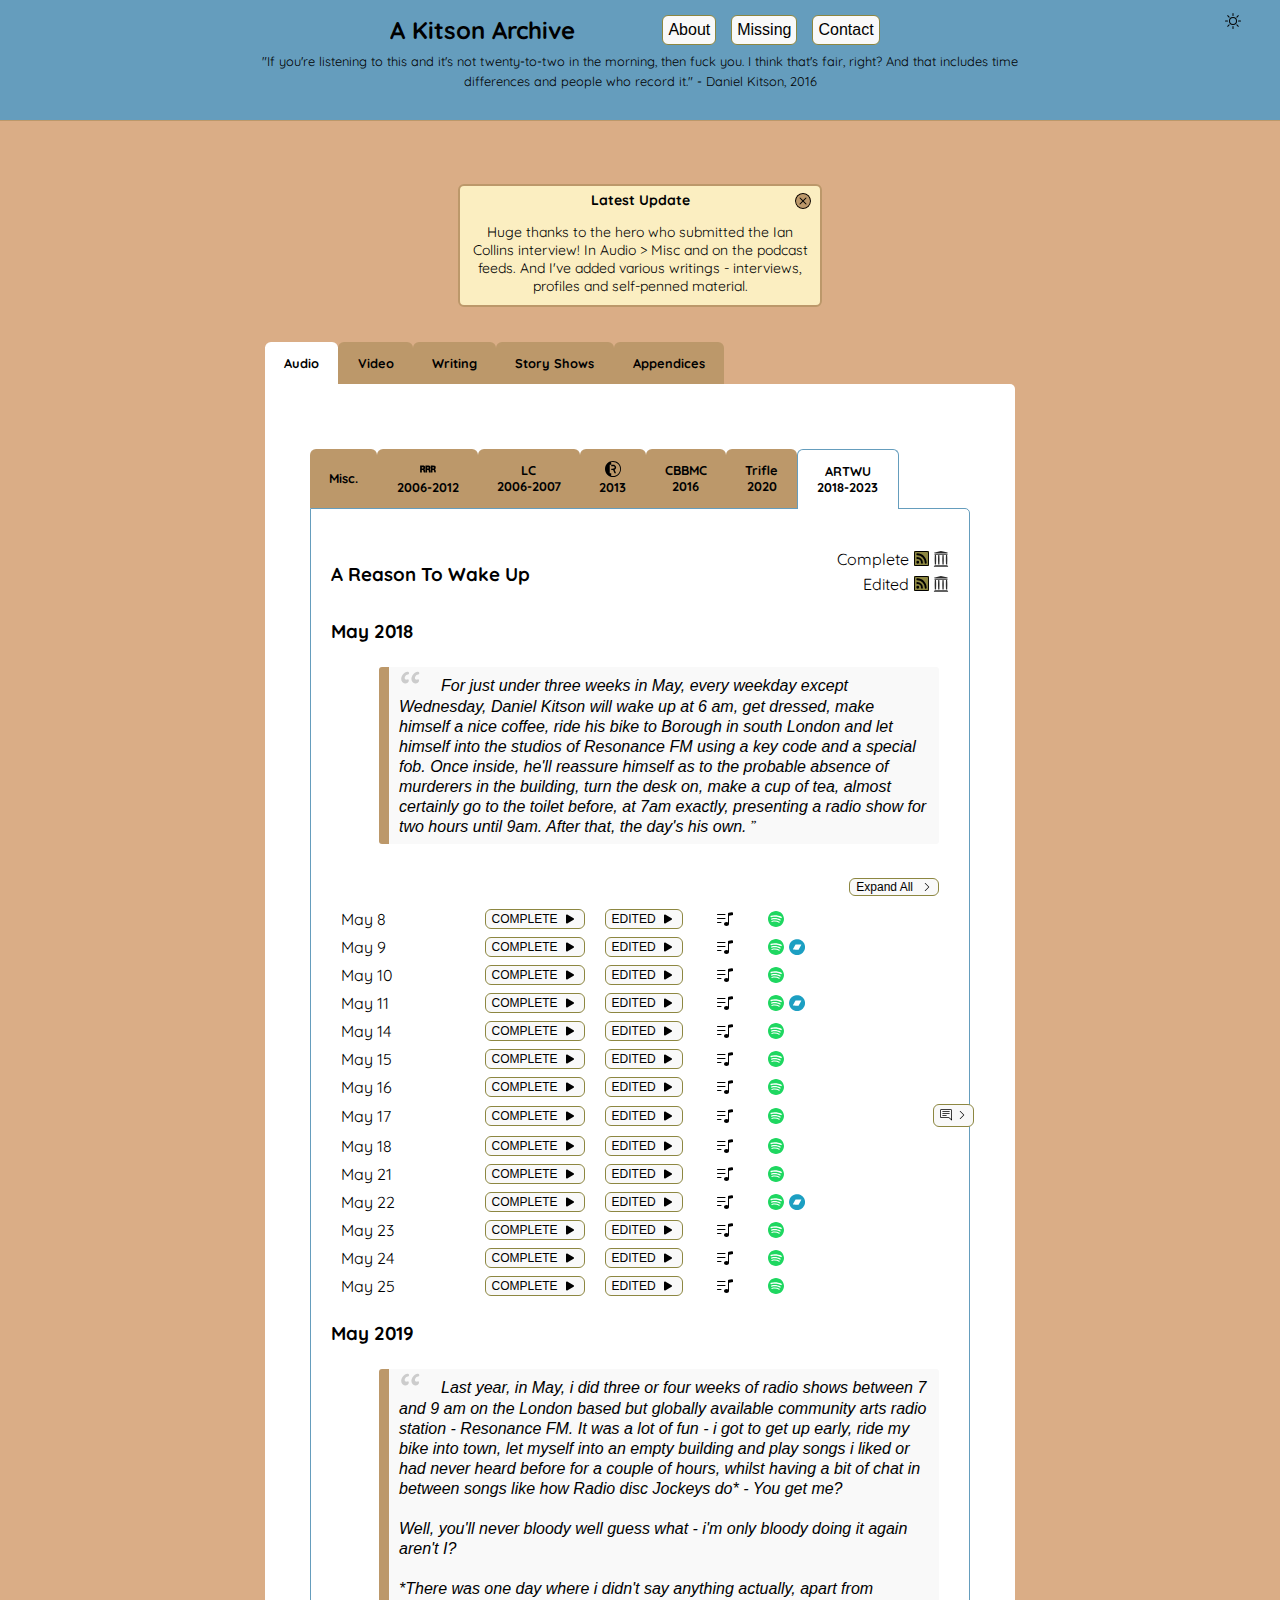
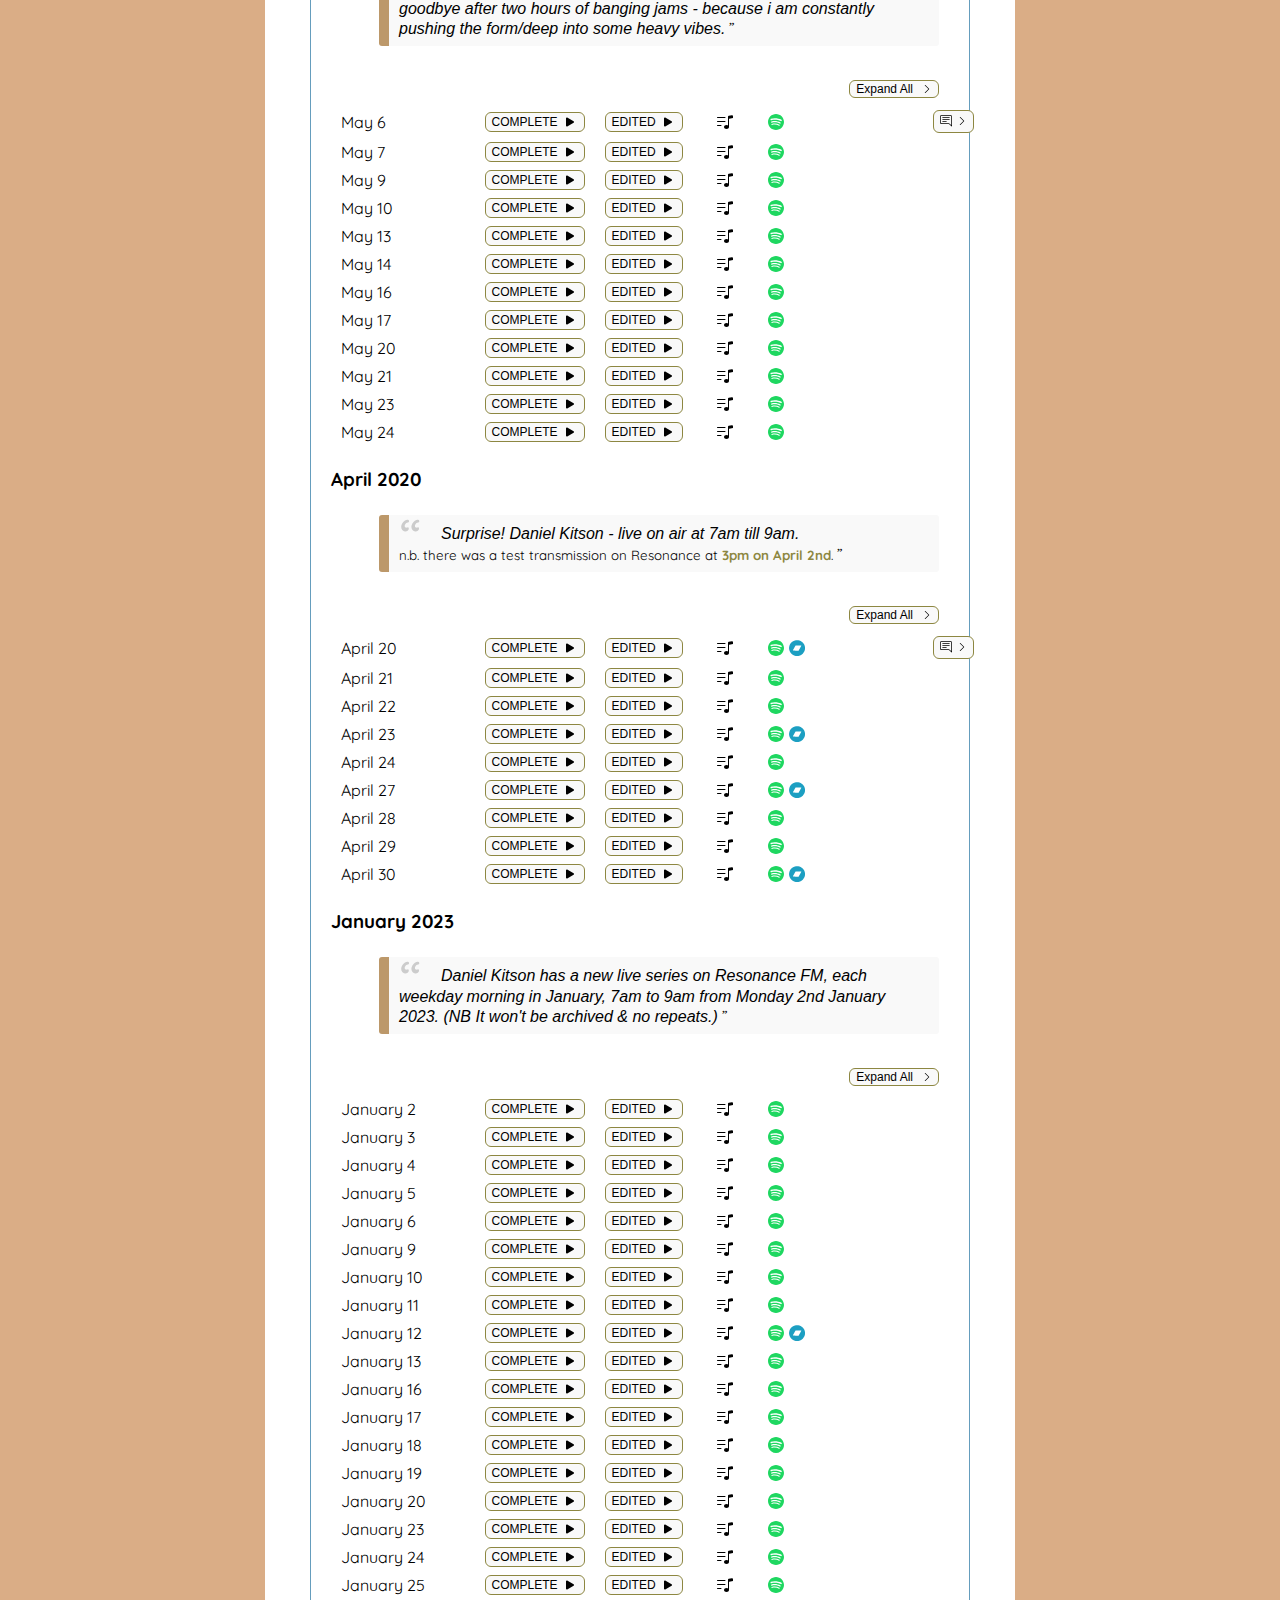
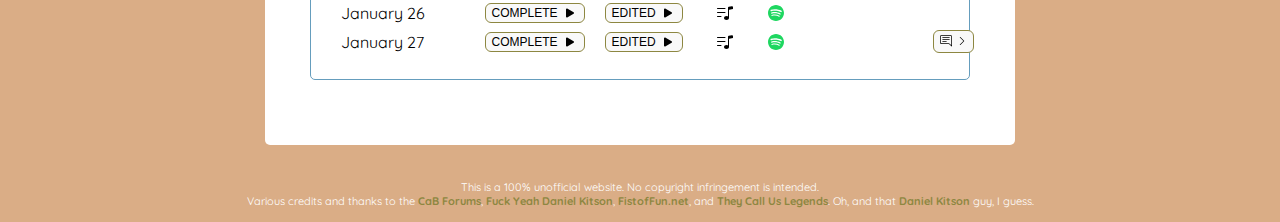
==== commit af85756c: "Update index.html" ====
--- a/index.html
+++ b/index.html
@@ -1521,7 +1521,7 @@
 										</button>
 									</div>
 									<div class="divTableCell">
-										<a href="./tracklists/triple-r/3r_graveyard_2008_04_01.txt" class="fileLink"><img class="icon-img" src="./img/m3u.svg" title="Tracklist"></a>
+										<a href="./tracklists/triple-r/3r_graveyard_2008_04_02.txt" class="fileLink"><img class="icon-img" src="./img/m3u.svg" title="Tracklist"></a>
 									</div>
 									<div class="divTableCell">
 										<a href="https://open.spotify.com/playlist/4fA4BiZUz6X7fZcsA9a1Wh?si=6698c026e37140bd"><img class="icon-img" src="./img/spotify.svg" title="Spotify Playlist"></a>
@@ -5261,7 +5261,7 @@
 					</div>
 			</div> <!-- ends tab -->
 				<input type="radio" id="tab-shows" name="tabs-container">
-				<label for="tab-shows" title="Shows">Shows</label>
+				<label for="tab-shows" title="Story Shows">Story Shows</label>
 					<div class="tab">
 						<div class="disclaimer">
 							<span>Some test text.</span>
